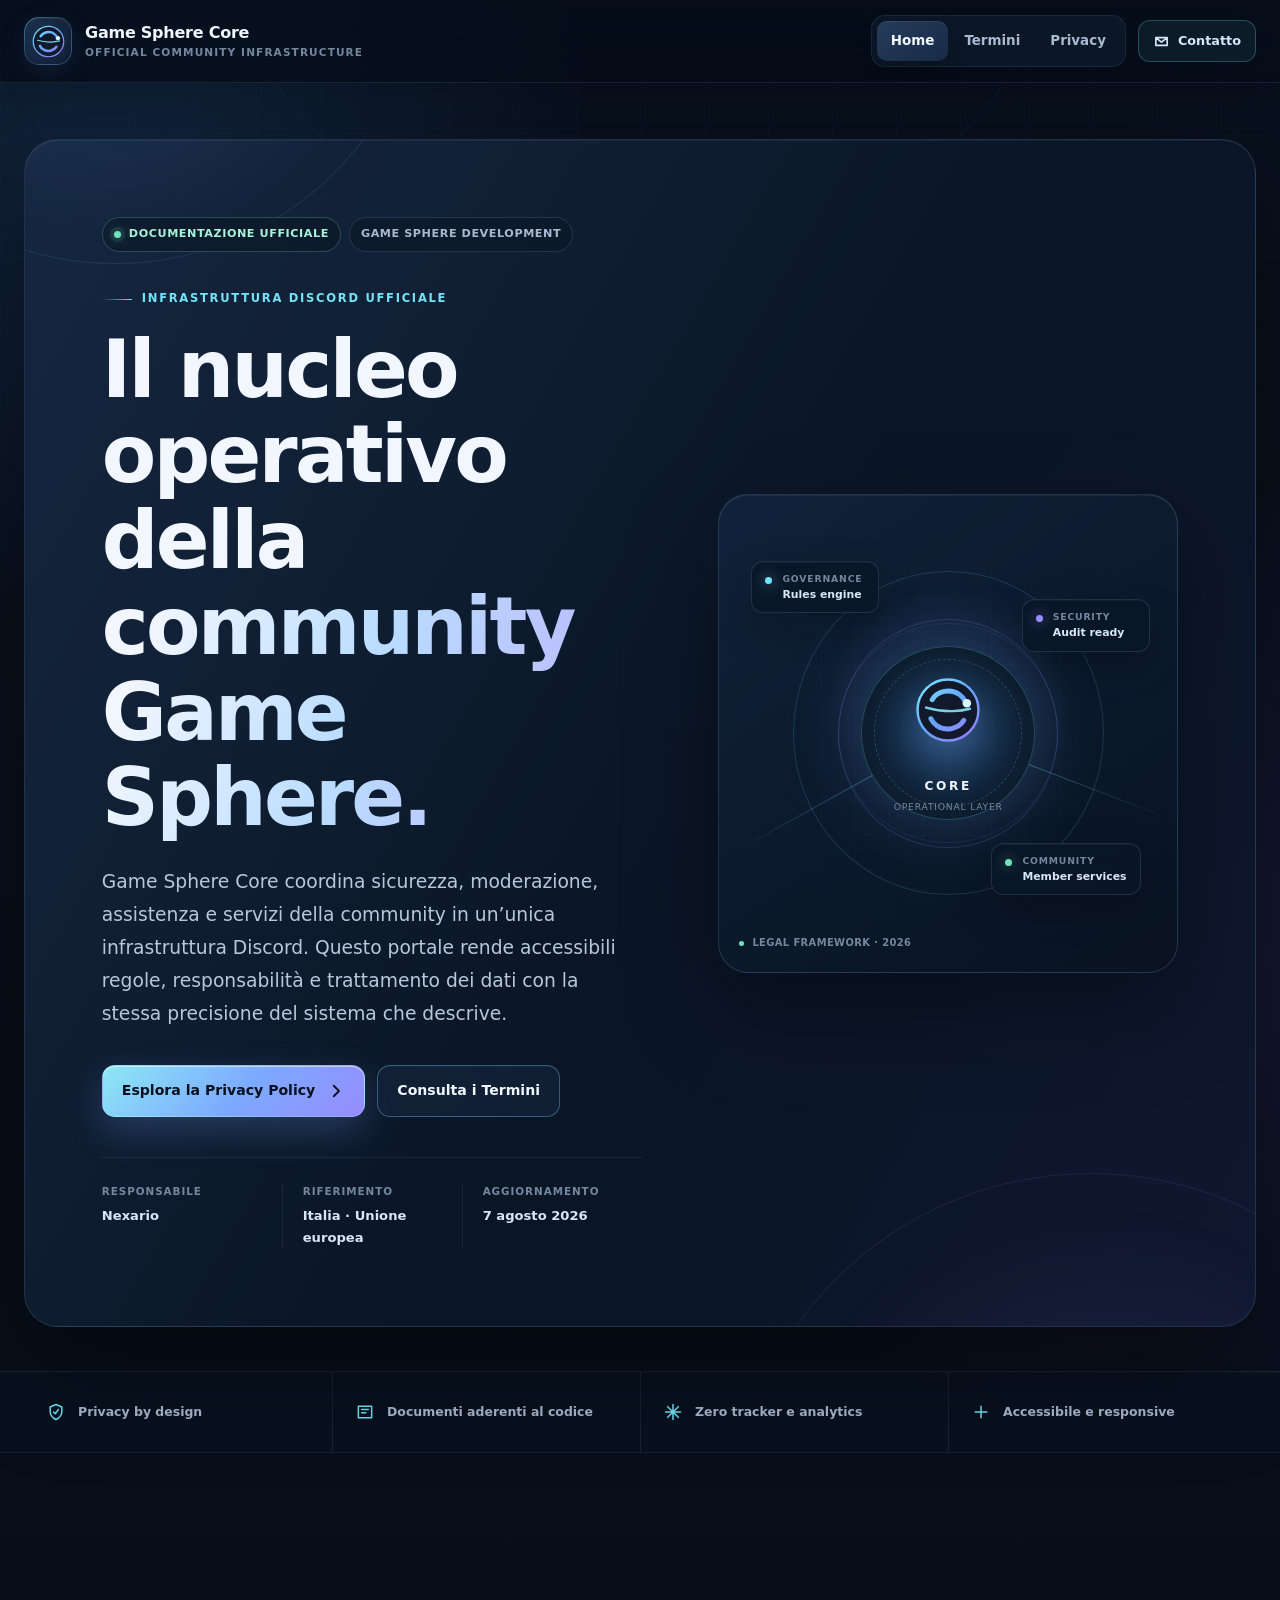
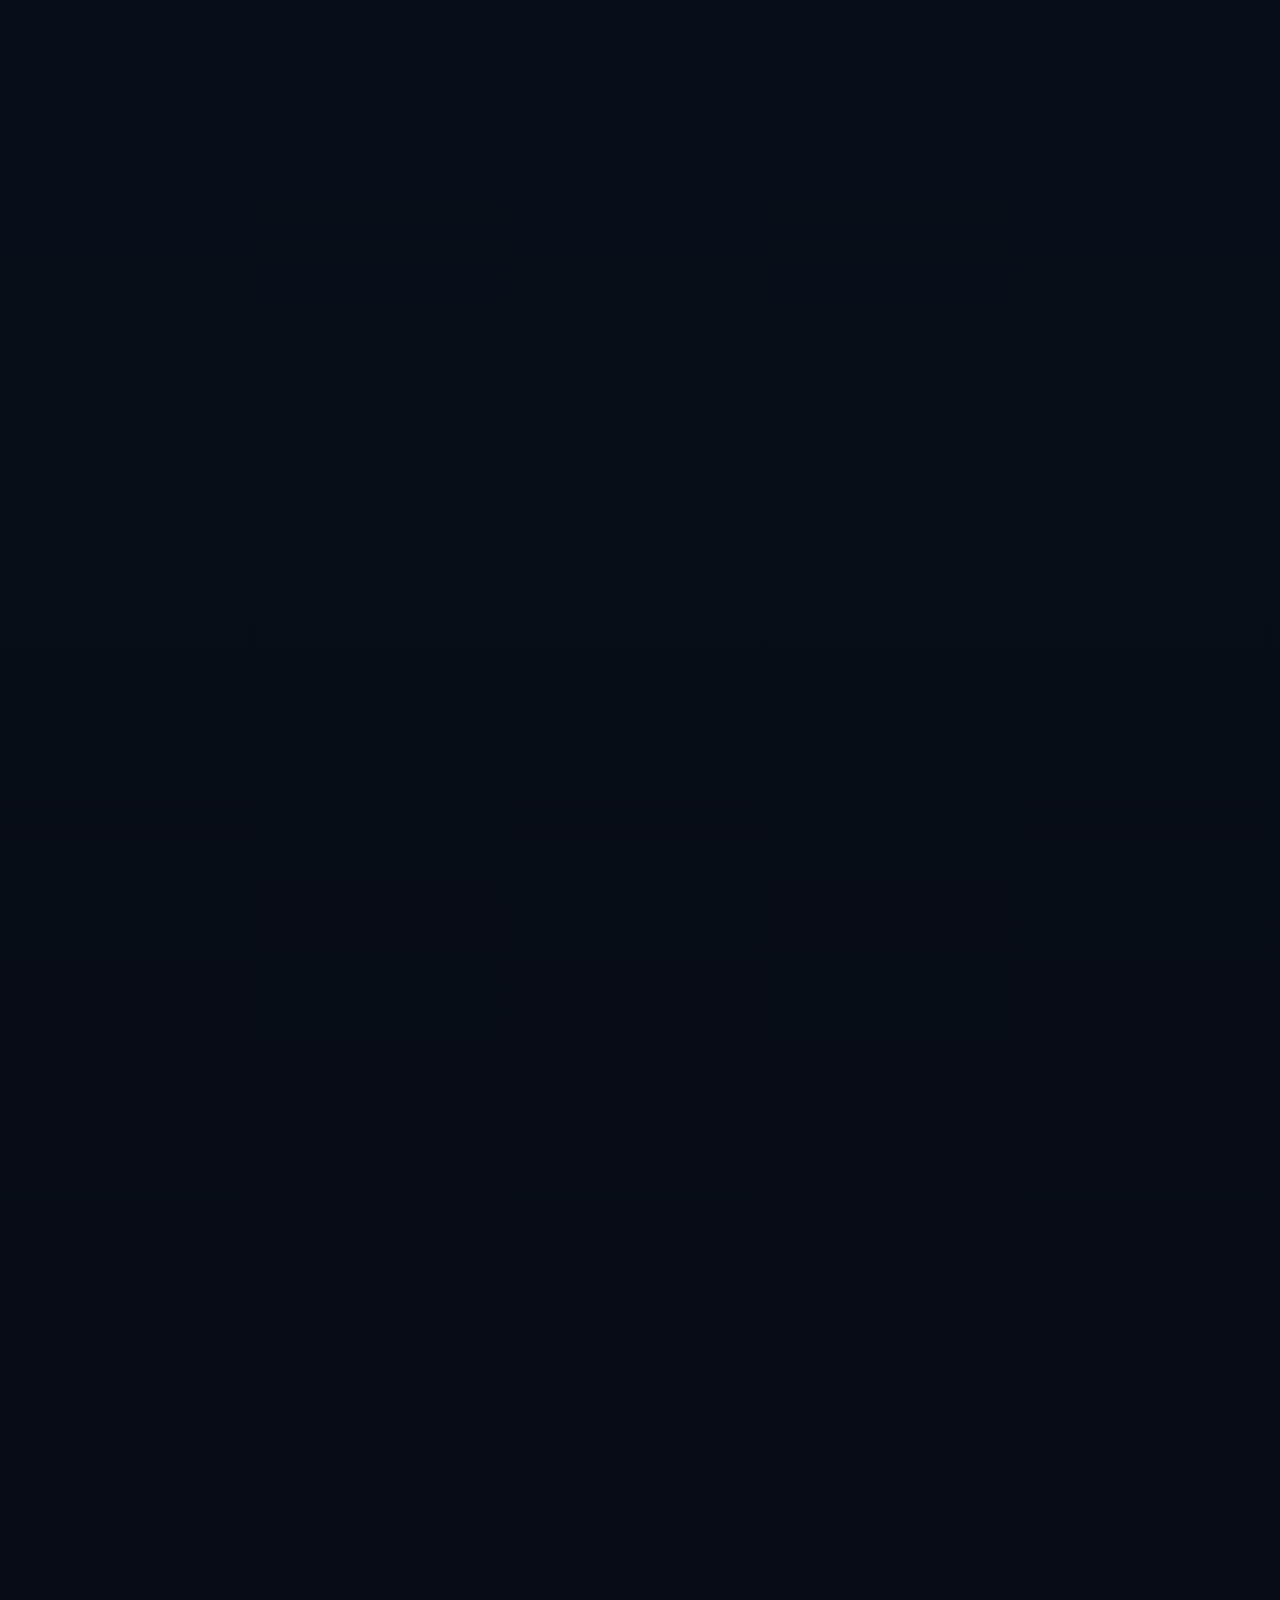
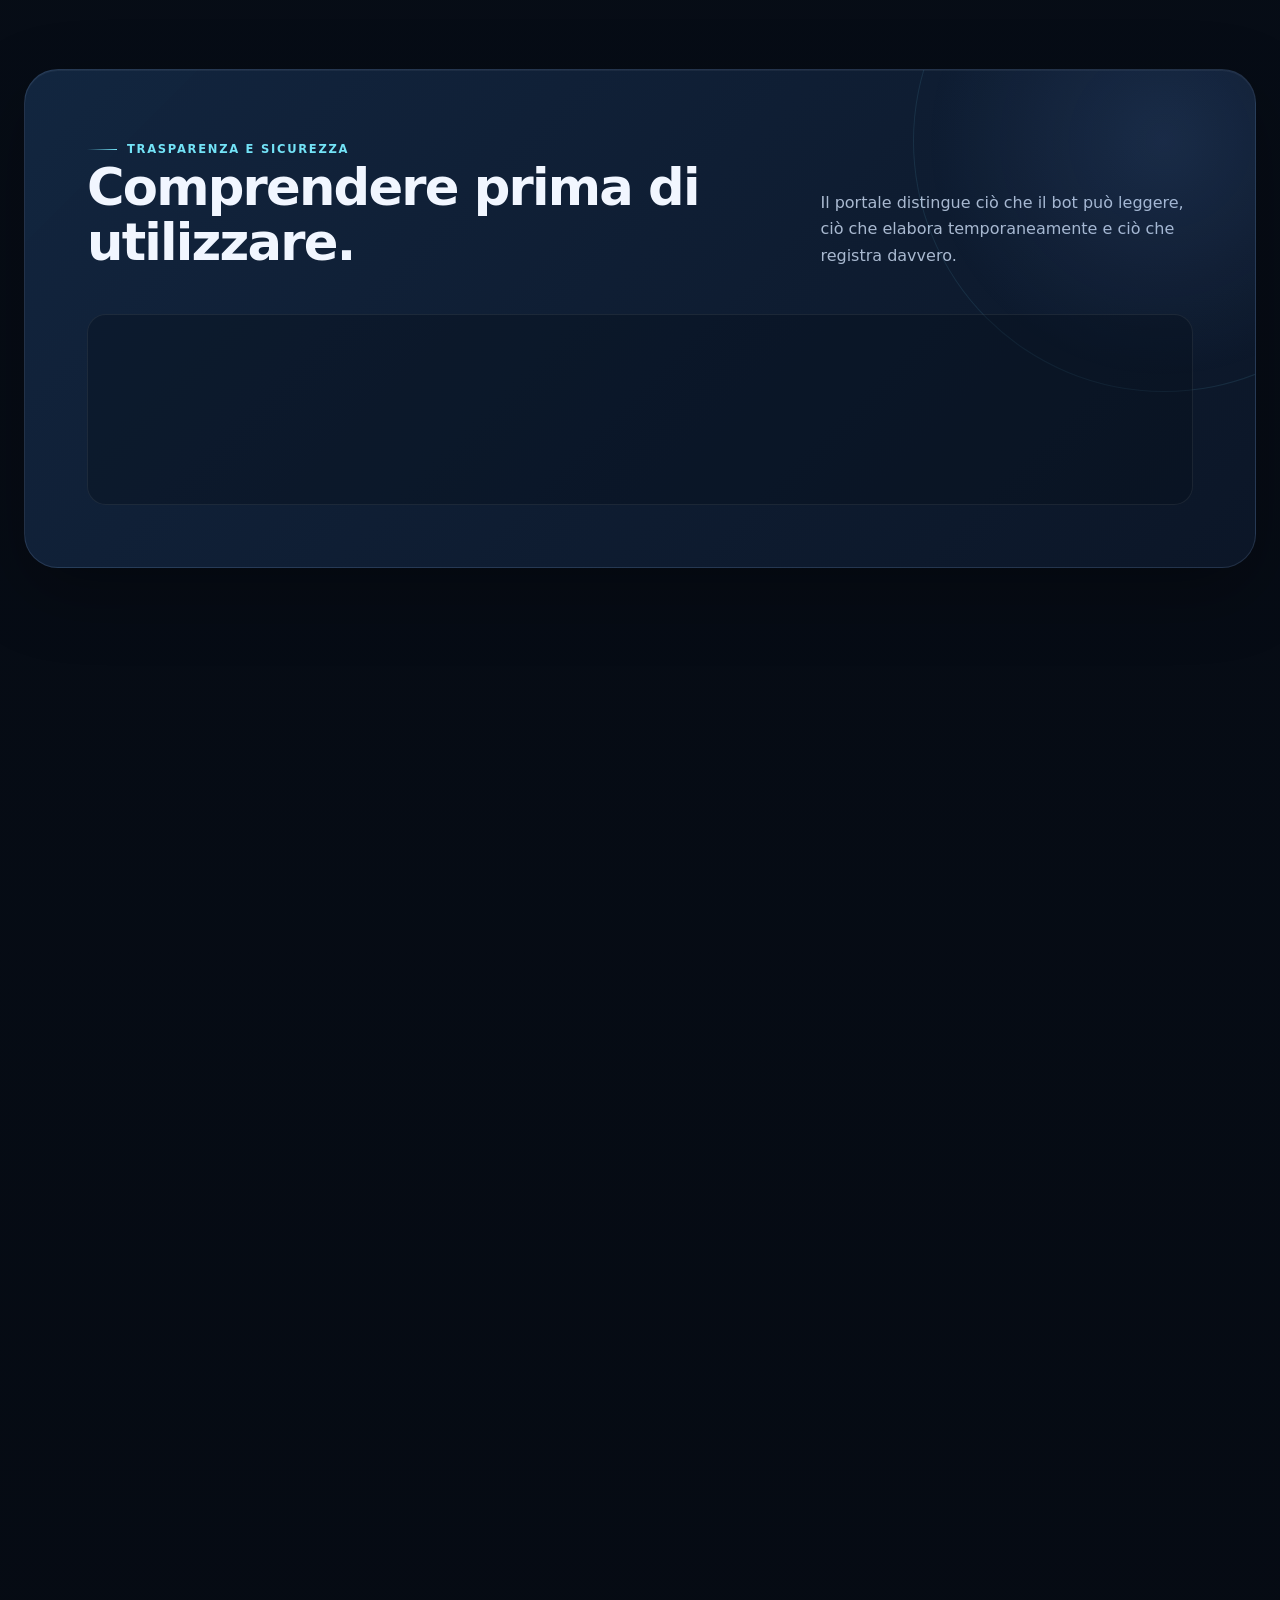
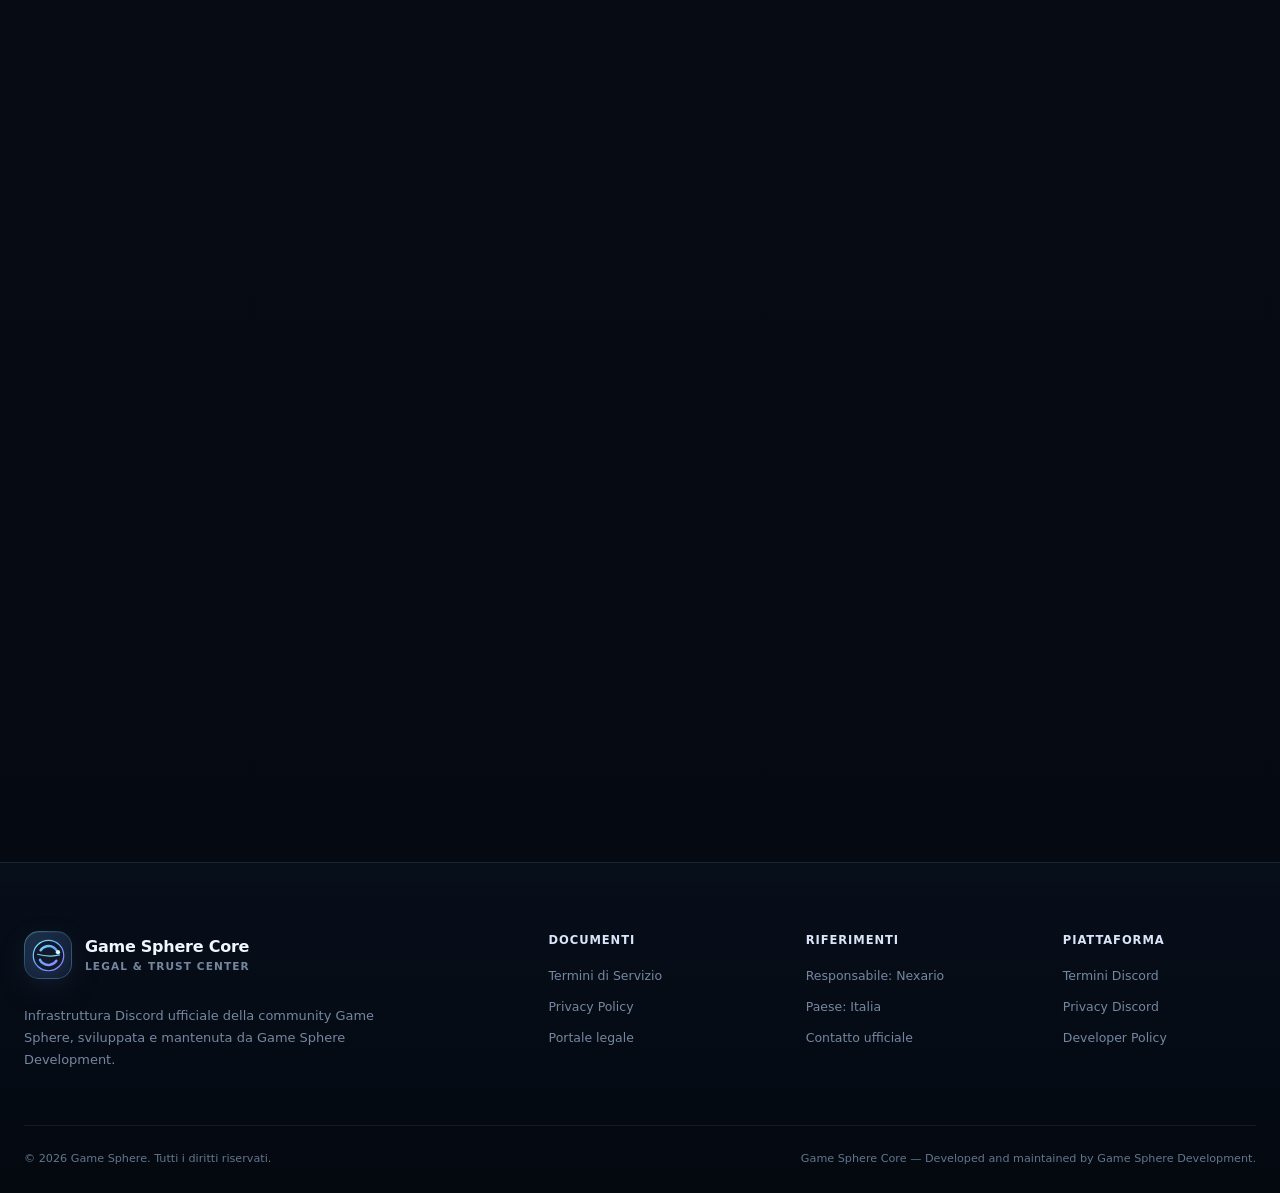
==== index.html @ bf7b689d "Add files via upload" ====
<!doctype html>
<html lang="it">
<head>
  <meta charset="utf-8">
  <meta name="viewport" content="width=device-width, initial-scale=1">
  <meta name="color-scheme" content="dark">
  <meta name="theme-color" content="#08111f">
  <meta name="description" content="Portale legale ufficiale di Game Sphere Core: Termini di Servizio e Privacy Policy.">
  <meta http-equiv="Content-Security-Policy" content="default-src 'self'; img-src 'self' data:; style-src 'self'; script-src 'self'; object-src 'none'; base-uri 'self'; form-action 'none'; upgrade-insecure-requests">
  <title>Game Sphere Core — Portale legale</title>
  <link rel="icon" href="assets/brand-mark.svg" type="image/svg+xml">
  <link rel="stylesheet" href="style.css">
  <script src="site.js" defer></script>
</head>
<body class="home-page">
  <a class="skip-link" href="#contenuto">Vai al contenuto</a>

  <header class="site-header">
    <div class="nav-shell">
      <a class="brand" href="index.html" aria-label="Game Sphere Core — Home">
        <span class="brand-emblem"><img src="assets/brand-mark.svg" width="46" height="46" alt=""></span>
        <span class="brand-copy"><strong>Game Sphere Core</strong><span>Official community infrastructure</span></span>
      </a>
      <div class="nav-cluster">
        <nav class="site-nav" aria-label="Navigazione principale">
          <a href="index.html" aria-current="page">Home</a>
          <a href="terms.html">Termini</a>
          <a href="privacy.html">Privacy</a>
        </nav>
        <a class="nav-contact" href="mailto:gamesphere.staff@gmail.com" aria-label="Contatta Game Sphere">
          <svg viewBox="0 0 24 24" aria-hidden="true"><path d="M4 6.5h16v11H4zM4.8 7.2 12 13l7.2-5.8"/></svg>
          <span>Contatto</span>
        </a>
      </div>
    </div>
  </header>

  <main id="contenuto">
    <div class="page-shell hero-shell">
      <section class="home-hero" aria-labelledby="hero-title">
        <div class="hero-copy">
          <div class="hero-badges" aria-label="Identità del servizio">
            <span class="signal-badge signal-badge-live"><i aria-hidden="true"></i> Documentazione ufficiale</span>
            <span class="signal-badge">Game Sphere Development</span>
          </div>
          <p class="eyebrow">Infrastruttura Discord ufficiale</p>
          <h1 id="hero-title">Il nucleo operativo della <span>community Game Sphere.</span></h1>
          <p class="hero-lead">Game Sphere Core coordina sicurezza, moderazione, assistenza e servizi della community in un’unica infrastruttura Discord. Questo portale rende accessibili regole, responsabilità e trattamento dei dati con la stessa precisione del sistema che descrive.</p>
          <div class="hero-actions">
            <a class="button button-primary" href="privacy.html">
              <span>Esplora la Privacy Policy</span>
              <svg viewBox="0 0 24 24" aria-hidden="true"><path d="m9 5 7 7-7 7"/></svg>
            </a>
            <a class="button button-secondary" href="terms.html">Consulta i Termini</a>
          </div>
          <dl class="hero-facts">
            <div><dt>Responsabile</dt><dd>Nexario</dd></div>
            <div><dt>Riferimento</dt><dd>Italia · Unione europea</dd></div>
            <div><dt>Aggiornamento</dt><dd><time data-legal-date datetime="2026-08-07">7 agosto 2026</time></dd></div>
          </dl>
        </div>

        <div class="core-visual" aria-hidden="true">
          <div class="visual-grid"></div>
          <span class="visual-orbit visual-orbit-a"></span>
          <span class="visual-orbit visual-orbit-b"></span>
          <span class="core-beam core-beam-a"></span>
          <span class="core-beam core-beam-b"></span>
          <div class="core-center">
            <span class="core-halo"></span>
            <img src="assets/brand-mark.svg" width="118" height="118" alt="">
            <strong>CORE</strong>
            <small>Operational layer</small>
          </div>
          <div class="core-node core-node-one"><i></i><span>Governance</span><strong>Rules engine</strong></div>
          <div class="core-node core-node-two"><i></i><span>Security</span><strong>Audit ready</strong></div>
          <div class="core-node core-node-three"><i></i><span>Community</span><strong>Member services</strong></div>
          <div class="core-status"><span></span> Legal framework · 2026</div>
        </div>
      </section>
    </div>

    <div class="trust-rail" aria-label="Principi del portale">
      <div class="page-shell trust-rail-inner">
        <div><svg viewBox="0 0 24 24" aria-hidden="true"><path d="m12 3 7 3v5c0 4.6-2.9 8-7 10-4.1-2-7-5.4-7-10V6zM9 12l2 2 4-5"/></svg><span>Privacy by design</span></div>
        <div><svg viewBox="0 0 24 24" aria-hidden="true"><path d="M4 19V5h16v14zM8 9h8M8 13h5"/></svg><span>Documenti aderenti al codice</span></div>
        <div><svg viewBox="0 0 24 24" aria-hidden="true"><path d="M12 3v18M3 12h18M5.6 5.6l12.8 12.8M18.4 5.6 5.6 18.4"/></svg><span>Zero tracker e analytics</span></div>
        <div><svg viewBox="0 0 24 24" aria-hidden="true"><path d="M5 12h14M12 5v14"/></svg><span>Accessibile e responsive</span></div>
      </div>
    </div>

    <div class="page-shell content-shell">
      <section class="home-section documents-section" aria-labelledby="documents-title">
        <div class="section-heading section-heading-centered">
          <p class="eyebrow">Legal library</p>
          <h2 id="documents-title">Due documenti. Un quadro trasparente.</h2>
          <p>Contenuti costruiti sulle funzioni realmente presenti in Game Sphere Core, organizzati per essere consultati e compresi rapidamente.</p>
        </div>

        <div class="legal-entry-grid">
          <article class="legal-entry-card legal-entry-terms">
            <div class="entry-topline">
              <span class="document-type">Documento 01</span>
              <span class="document-state"><i aria-hidden="true"></i> Versione corrente</span>
            </div>
            <div class="entry-icon" aria-hidden="true">
              <svg viewBox="0 0 32 32"><path d="M8 4h11l5 5v19H8zM19 4v6h5M12 15h8M12 20h8"/></svg>
            </div>
            <h3>Termini di Servizio</h3>
            <p>Regole di utilizzo, responsabilità, moderazione, automazioni, ticket, sistemi RP e rapporto con le piattaforme esterne.</p>
            <dl class="entry-metadata">
              <div><dt>Sezioni</dt><dd>20</dd></div>
              <div><dt>Lingua</dt><dd>Italiano</dd></div>
              <div><dt>Formato</dt><dd>HTML</dd></div>
            </dl>
            <a class="entry-link" href="terms.html"><span>Apri i Termini</span><svg viewBox="0 0 24 24" aria-hidden="true"><path d="m9 5 7 7-7 7"/></svg></a>
          </article>

          <article class="legal-entry-card legal-entry-privacy">
            <div class="entry-topline">
              <span class="document-type">Documento 02</span>
              <span class="document-state"><i aria-hidden="true"></i> GDPR oriented</span>
            </div>
            <div class="entry-icon" aria-hidden="true">
              <svg viewBox="0 0 32 32"><path d="m16 3 10 4v7c0 6.4-4.1 11.2-10 14-5.9-2.8-10-7.6-10-14V7zM12 16l3 3 6-8"/></svg>
            </div>
            <h3>Privacy Policy</h3>
            <p>Dati Discord e Minecraft, messaggi, ticket, sanzioni, log, archiviazione, servizi esterni, retention e diritti degli utenti.</p>
            <dl class="entry-metadata">
              <div><dt>Sezioni</dt><dd>17</dd></div>
              <div><dt>Quadro</dt><dd>GDPR</dd></div>
              <div><dt>Audit</dt><dd>Codice</dd></div>
            </dl>
            <a class="entry-link" href="privacy.html"><span>Apri la Privacy Policy</span><svg viewBox="0 0 24 24" aria-hidden="true"><path d="m9 5 7 7-7 7"/></svg></a>
          </article>
        </div>
      </section>

      <section class="home-section operations-section" aria-labelledby="operations-title">
        <div class="section-heading section-heading-split">
          <div>
            <p class="eyebrow">Core capabilities</p>
            <h2 id="operations-title">Cosa fa Game Sphere Core</h2>
          </div>
          <p>Un livello operativo centralizzato per i processi che tengono ordinata, sicura e accessibile la community.</p>
        </div>

        <div class="capability-grid">
          <article class="capability-card capability-card-wide">
            <span class="capability-icon"><svg viewBox="0 0 24 24" aria-hidden="true"><path d="M12 3 4 7v5c0 4.7 3.1 8 8 10 4.9-2 8-5.3 8-10V7zM8 12h8M12 8v8"/></svg></span>
            <div><span class="capability-label">Governance</span><h3>Moderazione e sicurezza</h3><p>Warning, strike, sospensioni, sanzioni Minecraft, blacklist, casellario RP e log di audit a supporto delle decisioni dello Staff.</p></div>
            <span class="capability-code">GOV-01</span>
          </article>
          <article class="capability-card">
            <span class="capability-icon"><svg viewBox="0 0 24 24" aria-hidden="true"><path d="M4 5h16v11H8l-4 4zM8 9h8M8 12h5"/></svg></span>
            <span class="capability-label">Support</span><h3>Ticket e assistenza</h3><p>Apertura, presa in carico, inattività controllata e transcript delle conversazioni.</p>
          </article>
          <article class="capability-card">
            <span class="capability-icon"><svg viewBox="0 0 24 24" aria-hidden="true"><path d="M12 3v18M3 8l9-5 9 5-9 5zM3 16l9 5 9-5"/></svg></span>
            <span class="capability-label">Identity</span><h3>Discord e Minecraft</h3><p>Verifica dell’account Minecraft, gestione dei ruoli e continuità dell’identità nella community.</p>
          </article>
          <article class="capability-card capability-card-wide">
            <span class="capability-icon"><svg viewBox="0 0 24 24" aria-hidden="true"><path d="M4 19h16M6 16V8h12v8M9 8V5h6v3M9 12h6"/></svg></span>
            <div><span class="capability-label">Community operations</span><h3>Servizi, pratiche e sistemi RP</h3><p>Ore Staff, pratiche cittadine, recensioni, denunce, multe virtuali, Acrea Bank, annunci e automazioni operative.</p></div>
            <span class="capability-code">OPS-04</span>
          </article>
        </div>
      </section>

      <section class="home-section security-section" aria-labelledby="security-title">
        <div class="security-panel">
          <div class="section-heading section-heading-split">
            <div>
              <p class="eyebrow">Trasparenza e sicurezza</p>
              <h2 id="security-title">Comprendere prima di utilizzare.</h2>
            </div>
            <p>Il portale distingue ciò che il bot può leggere, ciò che elabora temporaneamente e ciò che registra davvero.</p>
          </div>
          <div class="security-grid">
            <article><span>01</span><h3>Aderenza tecnica</h3><p>Le dichiarazioni riflettono il codice e gli archivi effettivamente analizzati.</p></article>
            <article><span>02</span><h3>Retention prudente</h3><p>I dati restano solo finché necessari alle finalità operative, di sicurezza e audit.</p></article>
            <article><span>03</span><h3>Nessun tracciamento</h3><p>Il portale non integra cookie applicativi, analytics, fingerprinting o pubblicità.</p></article>
            <article><span>04</span><h3>Contatto diretto</h3><p>Richieste e comunicazioni possono essere inviate a gamesphere.staff@gmail.com.</p></article>
          </div>
        </div>
      </section>

      <section class="home-section faq-section" aria-labelledby="faq-title">
        <div class="section-heading section-heading-split">
          <div>
            <p class="eyebrow">Supporto informativo</p>
            <h2 id="faq-title">Domande frequenti</h2>
          </div>
          <p>Risposte rapide sul funzionamento, sulla gestione e sui documenti ufficiali di Game Sphere Core.</p>
        </div>

        <div class="faq-list" data-accordion>
          <article class="faq-item">
            <h3><button type="button" id="faq-question-1" aria-expanded="false" aria-controls="faq-answer-1"><span>Cos’è Game Sphere Core?</span><svg viewBox="0 0 24 24" aria-hidden="true"><path d="m6 9 6 6 6-6"/></svg></button></h3>
            <div class="faq-answer" id="faq-answer-1" role="region" aria-labelledby="faq-question-1" aria-hidden="true" inert><div class="faq-answer-inner"><p>Game Sphere Core è l’applicazione Discord ufficiale della community Game Sphere. Coordina funzioni di assistenza, moderazione, sicurezza, gestione dello Staff, verifica Minecraft, servizi RP e automazioni della community.</p></div></div>
          </article>
          <article class="faq-item">
            <h3><button type="button" id="faq-question-2" aria-expanded="false" aria-controls="faq-answer-2"><span>Chi gestisce Game Sphere Core?</span><svg viewBox="0 0 24 24" aria-hidden="true"><path d="m6 9 6 6 6-6"/></svg></button></h3>
            <div class="faq-answer" id="faq-answer-2" role="region" aria-labelledby="faq-question-2" aria-hidden="true" inert><div class="faq-answer-inner"><p>Il progetto appartiene alla community Game Sphere ed è sviluppato e mantenuto da Game Sphere Development. Il responsabile del progetto indicato è Nexario e il Paese di riferimento è l’Italia.</p></div></div>
          </article>
          <article class="faq-item">
            <h3><button type="button" id="faq-question-3" aria-expanded="false" aria-controls="faq-answer-3"><span>Game Sphere Core è disponibile 24/7?</span><svg viewBox="0 0 24 24" aria-hidden="true"><path d="m6 9 6 6 6-6"/></svg></button></h3>
            <div class="faq-answer" id="faq-answer-3" role="region" aria-labelledby="faq-question-3" aria-hidden="true" inert><div class="faq-answer-inner"><p>No. Non è garantita una disponibilità continuativa o 24 ore su 24. Manutenzione, aggiornamenti, problemi di connettività o indisponibilità di Discord e degli altri provider possono interrompere temporaneamente il servizio.</p></div></div>
          </article>
          <article class="faq-item">
            <h3><button type="button" id="faq-question-4" aria-expanded="false" aria-controls="faq-answer-4"><span>Quali dati utilizza il bot?</span><svg viewBox="0 0 24 24" aria-hidden="true"><path d="m6 9 6 6 6-6"/></svg></button></h3>
            <div class="faq-answer" id="faq-answer-4" role="region" aria-labelledby="faq-question-4" aria-hidden="true" inert><div class="faq-answer-inner"><p>In base alla funzione utilizzata, il bot tratta identificativi e nomi Discord, ruoli, server e canali, comandi, ticket, dati di moderazione, collegamenti Minecraft e informazioni RP. La <a href="privacy.html">Privacy Policy</a> distingue in modo dettagliato dati accessibili, elaborazioni temporanee e dati effettivamente registrati.</p></div></div>
          </article>
          <article class="faq-item">
            <h3><button type="button" id="faq-question-5" aria-expanded="false" aria-controls="faq-answer-5"><span>Dove vengono conservati i dati?</span><svg viewBox="0 0 24 24" aria-hidden="true"><path d="m6 9 6 6 6-6"/></svg></button></h3>
            <div class="faq-answer" id="faq-answer-5" role="region" aria-labelledby="faq-question-5" aria-hidden="true" inert><div class="faq-answer-inner"><p>I dati persistenti sono conservati principalmente in file JSON nell’ambiente di esecuzione e in messaggi o log su Discord. La breve cronologia della funzione IA resta invece in memoria. I dati sono mantenuti finché necessari alle finalità dichiarate e poi rimossi o anonimizzati secondo la policy applicabile.</p></div></div>
          </article>
          <article class="faq-item">
            <h3><button type="button" id="faq-question-6" aria-expanded="false" aria-controls="faq-answer-6"><span>Come vengono gestiti i ticket?</span><svg viewBox="0 0 24 24" aria-hidden="true"><path d="m6 9 6 6 6-6"/></svg></button></h3>
            <div class="faq-answer" id="faq-answer-6" role="region" aria-labelledby="faq-question-6" aria-hidden="true" inert><div class="faq-answer-inner"><p>Durante l’apertura vengono registrati i metadati necessari alla gestione. Alla chiusura il bot genera un transcript testuale, inviato quando possibile all’autore del ticket e al canale di log configurato. I ticket inattivi possono essere chiusi automaticamente dopo il preavviso previsto.</p></div></div>
          </article>
          <article class="faq-item">
            <h3><button type="button" id="faq-question-7" aria-expanded="false" aria-controls="faq-answer-7"><span>Come vengono gestite le sanzioni?</span><svg viewBox="0 0 24 24" aria-hidden="true"><path d="m6 9 6 6 6-6"/></svg></button></h3>
            <div class="faq-answer" id="faq-answer-7" role="region" aria-labelledby="faq-question-7" aria-hidden="true" inert><div class="faq-answer-inner"><p>Lo Staff autorizzato può registrare warning, strike, sospensioni, rimozioni e altre misure con motivazione, autore, data ed eventuali prove. Alcune soglie producono conseguenze automatiche, ma le decisioni restano soggette a controllo umano e alle funzioni di revisione o revoca disponibili.</p></div></div>
          </article>
          <article class="faq-item">
            <h3><button type="button" id="faq-question-8" aria-expanded="false" aria-controls="faq-answer-8"><span>Dove posso consultare i Termini di Servizio?</span><svg viewBox="0 0 24 24" aria-hidden="true"><path d="m6 9 6 6 6-6"/></svg></button></h3>
            <div class="faq-answer" id="faq-answer-8" role="region" aria-labelledby="faq-question-8" aria-hidden="true" inert><div class="faq-answer-inner"><p>I Termini completi sono disponibili nella pagina <a href="terms.html">Termini di Servizio</a>, sempre raggiungibile dalla navigazione principale e dal footer.</p></div></div>
          </article>
          <article class="faq-item">
            <h3><button type="button" id="faq-question-9" aria-expanded="false" aria-controls="faq-answer-9"><span>Dove posso consultare la Privacy Policy?</span><svg viewBox="0 0 24 24" aria-hidden="true"><path d="m6 9 6 6 6-6"/></svg></button></h3>
            <div class="faq-answer" id="faq-answer-9" role="region" aria-labelledby="faq-question-9" aria-hidden="true" inert><div class="faq-answer-inner"><p>L’informativa completa è disponibile nella pagina <a href="privacy.html">Privacy Policy</a>, che descrive categorie di dati, finalità, archiviazione, servizi esterni, retention e diritti degli utenti.</p></div></div>
          </article>
          <article class="faq-item">
            <h3><button type="button" id="faq-question-10" aria-expanded="false" aria-controls="faq-answer-10"><span>Come posso contattare Game Sphere?</span><svg viewBox="0 0 24 24" aria-hidden="true"><path d="m6 9 6 6 6-6"/></svg></button></h3>
            <div class="faq-answer" id="faq-answer-10" role="region" aria-labelledby="faq-question-10" aria-hidden="true" inert><div class="faq-answer-inner"><p>Per assistenza, comunicazioni legali o richieste privacy puoi scrivere al contatto ufficiale <a href="mailto:gamesphere.staff@gmail.com">gamesphere.staff@gmail.com</a>, indicando chiaramente l’oggetto della richiesta.</p></div></div>
          </article>
        </div>
      </section>

      <section class="home-section staff-access-section" aria-labelledby="staff-access-title">
        <div class="staff-access-card">
          <div class="staff-access-icon" aria-hidden="true"><svg viewBox="0 0 24 24"><path d="M7 10V8a5 5 0 0 1 10 0v2M5 10h14v11H5zM12 14v3"/></svg></div>
          <div class="staff-access-copy">
            <span class="restricted-label"><i aria-hidden="true"></i> Restricted Access</span>
            <h2 id="staff-access-title">Staff &amp; Developer Area</h2>
            <p>Spazio predisposto per i futuri strumenti riservati allo Staff e agli sviluppatori. L’accesso reale richiederà Discord OAuth2 e la verifica server-side dei ruoli autorizzati.</p>
          </div>
          <div class="staff-access-meta" aria-label="Requisiti futuri">
            <span>Discord OAuth2</span><span>Backend required</span>
          </div>
          <button class="button button-secondary staff-access-button" type="button" data-access-open aria-haspopup="dialog" aria-controls="staff-access-dialog">Accedi<svg viewBox="0 0 24 24" aria-hidden="true"><path d="m9 5 7 7-7 7"/></svg></button>
        </div>
      </section>

      <section class="contact-band" aria-labelledby="contact-title">
        <div>
          <span class="signal-badge">Referente · Nexario</span>
          <h2 id="contact-title">Hai una domanda sui documenti?</h2>
          <p>Contatta il team Game Sphere per chiarimenti, richieste privacy o revisioni.</p>
        </div>
        <a class="button button-light" href="mailto:gamesphere.staff@gmail.com">gamesphere.staff@gmail.com <svg viewBox="0 0 24 24" aria-hidden="true"><path d="m9 5 7 7-7 7"/></svg></a>
      </section>
    </div>
  </main>

  <footer class="site-footer">
    <div class="footer-shell footer-grid">
      <div class="footer-brand">
        <a class="brand" href="index.html" aria-label="Game Sphere Core — Home">
          <span class="brand-emblem"><img src="assets/brand-mark.svg" width="44" height="44" alt=""></span>
          <span class="brand-copy"><strong>Game Sphere Core</strong><span>Legal &amp; trust center</span></span>
        </a>
        <p>Infrastruttura Discord ufficiale della community Game Sphere, sviluppata e mantenuta da Game Sphere Development.</p>
      </div>
      <div class="footer-column">
        <strong>Documenti</strong>
        <a href="terms.html">Termini di Servizio</a>
        <a href="privacy.html">Privacy Policy</a>
        <a href="index.html">Portale legale</a>
      </div>
      <div class="footer-column">
        <strong>Riferimenti</strong>
        <span>Responsabile: Nexario</span>
        <span>Paese: Italia</span>
        <a href="mailto:gamesphere.staff@gmail.com">Contatto ufficiale</a>
      </div>
      <div class="footer-column">
        <strong>Piattaforma</strong>
        <a href="https://discord.com/terms" rel="noopener noreferrer">Termini Discord</a>
        <a href="https://discord.com/privacy" rel="noopener noreferrer">Privacy Discord</a>
        <a href="https://support-dev.discord.com/hc/en-us/articles/8563934450327-Discord-Developer-Policy" rel="noopener noreferrer">Developer Policy</a>
      </div>
    </div>
    <div class="footer-bottom page-shell">
      <p>© 2026 Game Sphere. Tutti i diritti riservati.</p>
      <p>Game Sphere Core — Developed and maintained by Game Sphere Development.</p>
    </div>
  </footer>

  <dialog class="access-dialog" id="staff-access-dialog" aria-labelledby="access-dialog-title" aria-describedby="access-dialog-description">
    <div class="access-dialog-card">
      <button class="dialog-close" type="button" data-access-close aria-label="Chiudi finestra"><svg viewBox="0 0 24 24" aria-hidden="true"><path d="m6 6 12 12M18 6 6 18"/></svg></button>
      <div class="dialog-lock" aria-hidden="true"><svg viewBox="0 0 24 24"><path d="M7 10V8a5 5 0 0 1 10 0v2M5 10h14v11H5zM12 14v3"/></svg></div>
      <span class="restricted-label"><i aria-hidden="true"></i> Accesso non ancora attivo</span>
      <h2 id="access-dialog-title">Accesso riservato allo Staff e agli sviluppatori</h2>
      <p id="access-dialog-description">Questa versione prepara soltanto l’interfaccia. Non sono presenti form di login, password nel frontend o autenticazioni simulate.</p>
      <div class="oauth-preview" aria-label="Flusso di autenticazione previsto">
        <div><span>01</span><strong>Login with Discord</strong><small>Autenticazione OAuth2</small></div>
        <svg viewBox="0 0 24 24" aria-hidden="true"><path d="m9 5 7 7-7 7"/></svg>
        <div><span>02</span><strong>Verifica server-side</strong><small>Account e ruolo autorizzato</small></div>
      </div>
      <div class="dialog-security-note"><strong>Perché serve un backend?</strong><p>GitHub Pages ospita solo file statici. Lo scambio OAuth2, i segreti dell’applicazione e la verifica dei ruoli devono avvenire su un servizio backend protetto.</p></div>
      <button class="button button-primary dialog-confirm" type="button" data-access-close>Ho capito</button>
    </div>
  </dialog>
</body>
</html>
---- style.css ----
:root {
  color-scheme: dark;
  --canvas: #070d17;
  --canvas-deep: #050a12;
  --canvas-soft: #0a1321;
  --navy: #0e1a2c;
  --navy-raised: #122239;
  --panel: rgba(16, 30, 50, 0.84);
  --panel-strong: rgba(20, 37, 61, 0.96);
  --panel-soft: rgba(25, 44, 70, 0.58);
  --panel-frosted: rgba(14, 27, 46, 0.72);
  --line: rgba(170, 205, 255, 0.14);
  --line-bright: rgba(126, 211, 255, 0.34);
  --line-subtle: rgba(255, 255, 255, 0.07);
  --ink: #f1f6ff;
  --ink-soft: #d9e5f8;
  --muted: #a9b9d0;
  --subtle: #74879f;
  --cyan: #73e3f7;
  --blue: #71a7ff;
  --violet: #9d8bff;
  --mint: #72e4ba;
  --amber: #f4c675;
  --rose: #f599ad;
  --cyan-rgb: 115, 227, 247;
  --blue-rgb: 113, 167, 255;
  --violet-rgb: 157, 139, 255;
  --shadow-lg: 0 40px 110px rgba(0, 0, 0, 0.42);
  --shadow-md: 0 24px 70px rgba(0, 0, 0, 0.28);
  --shadow-sm: 0 14px 38px rgba(0, 0, 0, 0.22);
  --radius-xl: 34px;
  --radius-lg: 26px;
  --radius-md: 19px;
  --radius-sm: 13px;
  --max: 1240px;
  --reading-progress: 0%;
}

* {
  box-sizing: border-box;
}

html {
  scroll-behavior: smooth;
  scroll-padding-top: 112px;
}

body {
  min-width: 320px;
  margin: 0;
  overflow-x: hidden;
  background:
    radial-gradient(circle at 10% 3%, rgba(54, 126, 210, 0.18), transparent 29rem),
    radial-gradient(circle at 91% 16%, rgba(111, 78, 205, 0.14), transparent 31rem),
    linear-gradient(180deg, #09111e 0%, var(--canvas) 38%, var(--canvas-deep) 100%);
  color: var(--ink-soft);
  font-family: Inter, "Segoe UI Variable Text", "Segoe UI", ui-sans-serif, system-ui, -apple-system, BlinkMacSystemFont, sans-serif;
  font-size: 16px;
  line-height: 1.68;
  text-rendering: optimizeLegibility;
  -webkit-font-smoothing: antialiased;
}

body::before,
body::after {
  position: fixed;
  inset: 0;
  z-index: -2;
  content: "";
  pointer-events: none;
}

body::before {
  background-image:
    linear-gradient(rgba(255, 255, 255, 0.018) 1px, transparent 1px),
    linear-gradient(90deg, rgba(255, 255, 255, 0.018) 1px, transparent 1px);
  background-size: 64px 64px;
  mask-image: linear-gradient(to bottom, black 0%, rgba(0, 0, 0, 0.55) 44%, transparent 88%);
}

body::after {
  z-index: -1;
  background:
    radial-gradient(circle at 50% -20%, transparent 0, transparent 28rem, rgba(113, 167, 255, 0.04) 28.1rem, transparent 28.2rem),
    radial-gradient(circle at 50% -20%, transparent 0, transparent 42rem, rgba(115, 227, 247, 0.025) 42.1rem, transparent 42.2rem);
}

::selection {
  background: rgba(var(--cyan-rgb), 0.25);
  color: var(--ink);
}

a {
  color: var(--cyan);
  text-decoration-thickness: 1px;
  text-underline-offset: 0.2em;
}

a:hover {
  color: #c8f8ff;
}

a:focus-visible,
button:focus-visible,
[tabindex="0"]:focus-visible {
  outline: 3px solid rgba(var(--cyan-rgb), 0.8);
  outline-offset: 4px;
  border-radius: 8px;
}

img,
svg {
  display: block;
  max-width: 100%;
}

svg path,
svg circle,
svg polyline {
  vector-effect: non-scaling-stroke;
}

h1,
h2,
h3,
h4 {
  margin-top: 0;
  color: var(--ink);
  font-family: "Segoe UI Variable Display", Inter, "Segoe UI", ui-sans-serif, system-ui, sans-serif;
  line-height: 1.08;
  letter-spacing: -0.035em;
}

h2 {
  font-size: clamp(2rem, 4vw, 3.45rem);
}

h3 {
  font-size: 1.25rem;
  letter-spacing: -0.022em;
}

.page-shell,
.nav-shell,
.footer-shell {
  width: min(calc(100% - 48px), var(--max));
  margin-inline: auto;
}

.skip-link {
  position: fixed;
  top: 12px;
  left: 12px;
  z-index: 1000;
  transform: translateY(-170%);
  padding: 11px 17px;
  border-radius: 10px;
  background: var(--ink);
  color: var(--canvas);
  font-weight: 800;
  transition: transform 0.18s ease;
}

.skip-link:focus {
  transform: translateY(0);
}

.reading-progress {
  position: fixed;
  inset: 0 0 auto;
  z-index: 150;
  height: 3px;
  background: rgba(255, 255, 255, 0.04);
  pointer-events: none;
}

.reading-progress::after {
  display: block;
  width: var(--reading-progress, 0%);
  height: 100%;
  border-radius: 0 999px 999px 0;
  background: linear-gradient(90deg, var(--cyan), var(--blue), var(--violet));
  box-shadow: 0 0 16px rgba(var(--cyan-rgb), 0.55);
  content: "";
  transition: width 0.08s linear;
}

/* Header */
.site-header {
  position: sticky;
  top: 0;
  z-index: 120;
  border-bottom: 1px solid rgba(173, 207, 255, 0.11);
  background: rgba(6, 13, 23, 0.76);
  box-shadow: 0 12px 38px rgba(0, 0, 0, 0.16);
  backdrop-filter: blur(22px) saturate(135%);
}

.nav-shell {
  display: flex;
  min-height: 82px;
  align-items: center;
  justify-content: space-between;
  gap: 28px;
}

.brand {
  display: inline-flex;
  min-width: 0;
  align-items: center;
  gap: 13px;
  color: var(--ink);
  text-decoration: none;
}

.brand:hover {
  color: var(--ink);
}

.brand-emblem {
  position: relative;
  display: grid;
  flex: 0 0 auto;
  width: 48px;
  height: 48px;
  place-items: center;
  border: 1px solid rgba(var(--cyan-rgb), 0.18);
  border-radius: 15px;
  background: linear-gradient(145deg, rgba(34, 57, 88, 0.74), rgba(11, 21, 37, 0.82));
  box-shadow: inset 0 1px 0 rgba(255, 255, 255, 0.05), 0 12px 28px rgba(0, 0, 0, 0.22);
}

.brand-emblem::after {
  position: absolute;
  inset: -1px;
  border-radius: inherit;
  background: linear-gradient(135deg, rgba(var(--cyan-rgb), 0.36), transparent 45%, rgba(var(--violet-rgb), 0.22));
  content: "";
  mask: linear-gradient(#000 0 0) content-box, linear-gradient(#000 0 0);
  mask-composite: exclude;
  padding: 1px;
  pointer-events: none;
}

.brand-emblem img {
  width: 39px;
  height: 39px;
  filter: drop-shadow(0 7px 15px rgba(var(--blue-rgb), 0.27));
}

.brand-copy {
  display: grid;
  min-width: 0;
  line-height: 1.12;
}

.brand-copy strong {
  overflow: hidden;
  font-size: 1rem;
  letter-spacing: -0.015em;
  text-overflow: ellipsis;
  white-space: nowrap;
}

.brand-copy span {
  margin-top: 5px;
  overflow: hidden;
  color: var(--subtle);
  font-size: 0.66rem;
  font-weight: 760;
  letter-spacing: 0.105em;
  text-overflow: ellipsis;
  text-transform: uppercase;
  white-space: nowrap;
}

.nav-cluster,
.site-nav {
  display: flex;
  align-items: center;
}

.nav-cluster {
  gap: 12px;
}

.site-nav {
  padding: 5px;
  gap: 2px;
  border: 1px solid var(--line-subtle);
  border-radius: 14px;
  background: rgba(19, 34, 55, 0.5);
}

.site-nav a {
  position: relative;
  padding: 9px 14px;
  border-radius: 10px;
  color: var(--muted);
  font-size: 0.84rem;
  font-weight: 720;
  text-decoration: none;
  transition: color 0.18s ease, background 0.18s ease, transform 0.18s ease;
}

.site-nav a:hover {
  color: var(--ink);
  transform: translateY(-1px);
}

.site-nav a[aria-current="page"] {
  background: linear-gradient(145deg, rgba(48, 78, 115, 0.68), rgba(27, 49, 78, 0.78));
  box-shadow: inset 0 1px 0 rgba(255, 255, 255, 0.07), 0 8px 22px rgba(0, 0, 0, 0.18);
  color: var(--ink);
}

.nav-contact {
  display: inline-flex;
  min-height: 42px;
  align-items: center;
  gap: 8px;
  padding: 9px 14px;
  border: 1px solid rgba(var(--cyan-rgb), 0.26);
  border-radius: 12px;
  background: rgba(var(--cyan-rgb), 0.07);
  color: var(--ink-soft);
  font-size: 0.8rem;
  font-weight: 750;
  text-decoration: none;
  transition: border-color 0.18s ease, background 0.18s ease, transform 0.18s ease;
}

.nav-contact:hover {
  transform: translateY(-1px);
  border-color: rgba(var(--cyan-rgb), 0.5);
  background: rgba(var(--cyan-rgb), 0.12);
  color: var(--ink);
}

.nav-contact svg {
  width: 17px;
  fill: none;
  stroke: currentColor;
  stroke-linecap: round;
  stroke-linejoin: round;
  stroke-width: 1.65;
}

/* Shared atoms */
.eyebrow {
  display: inline-flex;
  align-items: center;
  gap: 10px;
  margin: 0 0 18px;
  color: var(--cyan);
  font-size: 0.72rem;
  font-weight: 820;
  letter-spacing: 0.15em;
  text-transform: uppercase;
}

.eyebrow::before {
  width: 30px;
  height: 1px;
  background: linear-gradient(90deg, transparent, currentColor);
  content: "";
}

.hero-badges {
  display: flex;
  flex-wrap: wrap;
  gap: 8px;
  margin-bottom: 30px;
}

.signal-badge {
  display: inline-flex;
  align-items: center;
  gap: 8px;
  padding: 7px 11px;
  border: 1px solid var(--line);
  border-radius: 999px;
  background: rgba(12, 24, 41, 0.68);
  color: var(--muted);
  font-size: 0.7rem;
  font-weight: 760;
  letter-spacing: 0.05em;
  text-transform: uppercase;
}

.signal-badge-live {
  border-color: rgba(114, 228, 186, 0.25);
  color: #a7f4d7;
}

.signal-badge-live i,
.document-state i {
  width: 7px;
  height: 7px;
  border-radius: 50%;
  background: var(--mint);
  box-shadow: 0 0 0 4px rgba(114, 228, 186, 0.1), 0 0 14px rgba(114, 228, 186, 0.55);
}

.button {
  display: inline-flex;
  min-height: 52px;
  align-items: center;
  justify-content: center;
  gap: 12px;
  padding: 12px 19px;
  border: 1px solid var(--line-bright);
  border-radius: 13px;
  color: var(--ink);
  font-size: 0.88rem;
  font-weight: 780;
  text-decoration: none;
  transition: transform 0.2s ease, border-color 0.2s ease, background 0.2s ease, box-shadow 0.2s ease;
}

.button svg,
.entry-link svg {
  width: 18px;
  fill: none;
  stroke: currentColor;
  stroke-linecap: round;
  stroke-linejoin: round;
  stroke-width: 1.8;
  transition: transform 0.2s ease;
}

.button:hover {
  transform: translateY(-2px);
  color: var(--ink);
}

.button:hover svg,
.entry-link:hover svg {
  transform: translateX(3px);
}

.button-primary {
  border-color: rgba(255, 255, 255, 0.14);
  background: linear-gradient(135deg, #8de8f5 0%, #7ca9ff 54%, #978cff 100%);
  box-shadow: 0 14px 36px rgba(var(--blue-rgb), 0.24), inset 0 1px 0 rgba(255, 255, 255, 0.5);
  color: #07111f;
}

.button-primary:hover {
  box-shadow: 0 18px 44px rgba(var(--blue-rgb), 0.35), inset 0 1px 0 rgba(255, 255, 255, 0.55);
  color: #030914;
}

.button-secondary {
  background: rgba(19, 36, 59, 0.74);
  box-shadow: inset 0 1px 0 rgba(255, 255, 255, 0.04);
}

.button-secondary:hover {
  border-color: rgba(var(--cyan-rgb), 0.5);
  background: rgba(29, 52, 82, 0.78);
}

/* Homepage hero */
.hero-shell {
  padding-block: 56px 44px;
}

.home-hero {
  position: relative;
  overflow: hidden;
  display: grid;
  min-height: 650px;
  align-items: center;
  grid-template-columns: minmax(0, 1.08fr) minmax(430px, 0.92fr);
  gap: clamp(42px, 6vw, 84px);
  padding: clamp(42px, 6vw, 80px);
  border: 1px solid var(--line);
  border-radius: var(--radius-xl);
  background:
    linear-gradient(120deg, rgba(21, 40, 66, 0.96), rgba(10, 21, 37, 0.91) 56%, rgba(15, 23, 48, 0.94)),
    var(--navy);
  box-shadow: var(--shadow-lg), inset 0 1px 0 rgba(255, 255, 255, 0.055);
  isolation: isolate;
}

.home-hero::before,
.home-hero::after {
  position: absolute;
  z-index: -1;
  border-radius: 50%;
  content: "";
  pointer-events: none;
}

.home-hero::before {
  top: -42%;
  left: -18%;
  width: 620px;
  height: 620px;
  border: 1px solid rgba(var(--cyan-rgb), 0.11);
  background: radial-gradient(circle, rgba(var(--blue-rgb), 0.15), transparent 67%);
}

.home-hero::after {
  right: -16%;
  bottom: -48%;
  width: 720px;
  height: 720px;
  border: 1px solid rgba(var(--violet-rgb), 0.11);
  background: radial-gradient(circle, rgba(var(--violet-rgb), 0.12), transparent 65%);
}

.hero-copy {
  position: relative;
  z-index: 2;
}

.home-hero h1 {
  max-width: 780px;
  margin-bottom: 25px;
  font-size: clamp(3.25rem, 6.2vw, 6.15rem);
}

.home-hero h1 span {
  display: block;
  background: linear-gradient(110deg, #f1f6ff 10%, #b9dcff 48%, #bdb4ff 93%);
  -webkit-background-clip: text;
  background-clip: text;
  color: transparent;
}

.hero-lead {
  max-width: 720px;
  margin: 0;
  color: #b8c7db;
  font-size: clamp(1.02rem, 1.6vw, 1.17rem);
  line-height: 1.76;
}

.hero-actions {
  display: flex;
  flex-wrap: wrap;
  gap: 12px;
  margin-top: 34px;
}

.hero-facts {
  display: grid;
  grid-template-columns: repeat(3, minmax(0, 1fr));
  gap: 0;
  margin: 40px 0 0;
  padding-top: 25px;
  border-top: 1px solid var(--line-subtle);
}

.hero-facts div {
  min-width: 0;
  padding-right: 20px;
}

.hero-facts div + div {
  padding-left: 20px;
  border-left: 1px solid var(--line-subtle);
}

.hero-facts dt {
  margin-bottom: 5px;
  color: var(--subtle);
  font-size: 0.65rem;
  font-weight: 780;
  letter-spacing: 0.09em;
  text-transform: uppercase;
}

.hero-facts dd {
  overflow: visible;
  margin: 0;
  color: var(--ink-soft);
  font-size: 0.82rem;
  font-weight: 690;
  text-overflow: clip;
  white-space: normal;
}

/* Abstract Core visual */
.core-visual {
  position: relative;
  width: min(100%, 490px);
  aspect-ratio: 0.96;
  justify-self: center;
  overflow: hidden;
  border: 1px solid rgba(165, 205, 255, 0.16);
  border-radius: 30px;
  background:
    radial-gradient(circle at 50% 45%, rgba(var(--blue-rgb), 0.16), transparent 35%),
    linear-gradient(145deg, rgba(18, 38, 64, 0.78), rgba(8, 18, 32, 0.9));
  box-shadow: 0 38px 90px rgba(0, 0, 0, 0.35), inset 0 1px 0 rgba(255, 255, 255, 0.055);
}

.visual-grid {
  position: absolute;
  inset: 0;
  background-image:
    linear-gradient(rgba(156, 200, 255, 0.04) 1px, transparent 1px),
    linear-gradient(90deg, rgba(156, 200, 255, 0.04) 1px, transparent 1px);
  background-size: 34px 34px;
  mask-image: radial-gradient(circle, black, transparent 78%);
}

.visual-orbit,
.core-halo {
  position: absolute;
  border: 1px solid rgba(var(--cyan-rgb), 0.15);
  border-radius: 50%;
}

.visual-orbit-a {
  inset: 16%;
}

.visual-orbit-b {
  inset: 26%;
  border-color: rgba(var(--violet-rgb), 0.18);
}

.core-beam {
  position: absolute;
  top: 50%;
  left: 50%;
  width: 78%;
  height: 1px;
  transform-origin: left center;
  background: linear-gradient(90deg, rgba(var(--cyan-rgb), 0.5), transparent 68%);
}

.core-beam-a {
  transform: rotate(21deg);
}

.core-beam-b {
  transform: rotate(151deg);
}

.core-center {
  position: absolute;
  top: 50%;
  left: 50%;
  display: grid;
  width: 174px;
  height: 174px;
  place-content: center;
  place-items: center;
  transform: translate(-50%, -50%);
  border: 1px solid rgba(var(--cyan-rgb), 0.27);
  border-radius: 50%;
  background: radial-gradient(circle, rgba(35, 73, 111, 0.96), rgba(9, 20, 36, 0.98) 72%);
  box-shadow: 0 0 70px rgba(var(--blue-rgb), 0.22), inset 0 0 45px rgba(var(--cyan-rgb), 0.08);
}

.core-center::before {
  position: absolute;
  inset: 12px;
  border: 1px dashed rgba(var(--cyan-rgb), 0.22);
  border-radius: inherit;
  content: "";
}

.core-halo {
  inset: -24px;
  border-color: rgba(var(--blue-rgb), 0.11);
}

.core-center img {
  width: 78px;
  margin-bottom: 7px;
  filter: drop-shadow(0 12px 24px rgba(var(--blue-rgb), 0.36));
}

.core-center strong {
  color: var(--ink);
  font-size: 0.76rem;
  letter-spacing: 0.22em;
}

.core-center small {
  margin-top: 3px;
  color: var(--subtle);
  font-size: 0.58rem;
  letter-spacing: 0.08em;
  text-transform: uppercase;
}

.core-node {
  position: absolute;
  min-width: 128px;
  padding: 11px 13px 11px 30px;
  border: 1px solid var(--line);
  border-radius: 12px;
  background: rgba(10, 23, 40, 0.86);
  box-shadow: var(--shadow-sm), inset 0 1px 0 rgba(255, 255, 255, 0.045);
  backdrop-filter: blur(10px);
}

.core-node i {
  position: absolute;
  top: 15px;
  left: 13px;
  width: 7px;
  height: 7px;
  border-radius: 50%;
  background: var(--cyan);
  box-shadow: 0 0 14px rgba(var(--cyan-rgb), 0.72);
}

.core-node span,
.core-node strong {
  display: block;
  line-height: 1.25;
}

.core-node span {
  color: var(--subtle);
  font-size: 0.58rem;
  font-weight: 770;
  letter-spacing: 0.09em;
  text-transform: uppercase;
}

.core-node strong {
  margin-top: 3px;
  color: var(--ink-soft);
  font-size: 0.68rem;
}

.core-node-one {
  top: 14%;
  left: 7%;
}

.core-node-two {
  top: 22%;
  right: 6%;
}

.core-node-two i {
  background: var(--violet);
  box-shadow: 0 0 14px rgba(var(--violet-rgb), 0.72);
}

.core-node-three {
  right: 8%;
  bottom: 16%;
}

.core-node-three i {
  background: var(--mint);
  box-shadow: 0 0 14px rgba(114, 228, 186, 0.62);
}

.core-status {
  position: absolute;
  bottom: 20px;
  left: 20px;
  display: inline-flex;
  align-items: center;
  gap: 8px;
  color: var(--subtle);
  font-size: 0.62rem;
  font-weight: 690;
  letter-spacing: 0.04em;
  text-transform: uppercase;
}

.core-status span {
  width: 5px;
  height: 5px;
  border-radius: 50%;
  background: var(--mint);
}

.trust-rail {
  border-block: 1px solid var(--line-subtle);
  background: rgba(10, 20, 35, 0.64);
  box-shadow: inset 0 1px 0 rgba(255, 255, 255, 0.018);
}

.trust-rail-inner {
  display: grid;
  grid-template-columns: repeat(4, minmax(0, 1fr));
}

.trust-rail-inner > div {
  display: flex;
  min-height: 80px;
  align-items: center;
  gap: 12px;
  padding: 18px 22px;
  color: var(--muted);
  font-size: 0.78rem;
  font-weight: 690;
}

.trust-rail-inner > div + div {
  border-left: 1px solid var(--line-subtle);
}

.trust-rail svg {
  width: 20px;
  flex: 0 0 auto;
  fill: none;
  stroke: var(--cyan);
  stroke-linecap: round;
  stroke-linejoin: round;
  stroke-width: 1.5;
}

/* Homepage sections */
.content-shell {
  padding-block: 108px 120px;
}

.home-section + .home-section {
  margin-top: 128px;
}

.section-heading {
  margin-bottom: 36px;
}

.section-heading h2 {
  margin-bottom: 16px;
}

.section-heading > p,
.section-heading > div > p:not(.eyebrow) {
  color: var(--muted);
}

.section-heading-centered {
  max-width: 800px;
  margin-inline: auto;
  text-align: center;
}

.section-heading-centered .eyebrow {
  justify-content: center;
}

.section-heading-centered > p:last-child {
  max-width: 680px;
  margin: 0 auto;
}

.section-heading-split {
  display: grid;
  align-items: end;
  grid-template-columns: minmax(0, 1fr) minmax(280px, 0.55fr);
  gap: 56px;
}

.section-heading-split h2,
.section-heading-split p {
  margin-bottom: 0;
}

.legal-entry-grid {
  display: grid;
  grid-template-columns: repeat(2, minmax(0, 1fr));
  gap: 24px;
}

.legal-entry-card {
  position: relative;
  overflow: hidden;
  min-height: 510px;
  padding: clamp(28px, 4vw, 42px);
  border: 1px solid var(--line);
  border-radius: var(--radius-lg);
  background:
    linear-gradient(145deg, rgba(24, 45, 73, 0.92), rgba(10, 21, 37, 0.94)),
    var(--navy);
  box-shadow: var(--shadow-md), inset 0 1px 0 rgba(255, 255, 255, 0.055);
  transition: transform 0.25s ease, border-color 0.25s ease, box-shadow 0.25s ease;
}

.legal-entry-card::before,
.legal-entry-card::after {
  position: absolute;
  content: "";
  pointer-events: none;
}

.legal-entry-card::before {
  inset: 0 0 auto;
  height: 3px;
  background: linear-gradient(90deg, var(--cyan), var(--blue), transparent 78%);
}

.legal-entry-privacy::before {
  background: linear-gradient(90deg, var(--violet), var(--blue), transparent 78%);
}

.legal-entry-card::after {
  top: -100px;
  right: -90px;
  width: 310px;
  height: 310px;
  border: 1px solid rgba(var(--cyan-rgb), 0.1);
  border-radius: 50%;
  background: radial-gradient(circle, rgba(var(--blue-rgb), 0.14), transparent 65%);
}

.legal-entry-privacy::after {
  border-color: rgba(var(--violet-rgb), 0.1);
  background: radial-gradient(circle, rgba(var(--violet-rgb), 0.14), transparent 65%);
}

.legal-entry-card:hover {
  transform: translateY(-6px);
  border-color: rgba(var(--cyan-rgb), 0.3);
  box-shadow: 0 32px 90px rgba(0, 0, 0, 0.34), 0 0 0 1px rgba(var(--cyan-rgb), 0.05);
}

.entry-topline {
  position: relative;
  z-index: 1;
  display: flex;
  align-items: center;
  justify-content: space-between;
  gap: 16px;
}

.document-type,
.document-state {
  font-size: 0.66rem;
  font-weight: 780;
  letter-spacing: 0.1em;
  text-transform: uppercase;
}

.document-type {
  color: var(--cyan);
}

.document-state {
  display: inline-flex;
  align-items: center;
  gap: 8px;
  color: var(--subtle);
}

.document-state i {
  width: 6px;
  height: 6px;
}

.entry-icon {
  display: grid;
  width: 68px;
  height: 68px;
  margin: 55px 0 28px;
  place-items: center;
  border: 1px solid rgba(var(--cyan-rgb), 0.23);
  border-radius: 20px;
  background: linear-gradient(145deg, rgba(var(--cyan-rgb), 0.12), rgba(var(--blue-rgb), 0.07));
  box-shadow: inset 0 1px 0 rgba(255, 255, 255, 0.08), 0 18px 40px rgba(0, 0, 0, 0.22);
  color: var(--cyan);
}

.legal-entry-privacy .entry-icon {
  border-color: rgba(var(--violet-rgb), 0.25);
  background: linear-gradient(145deg, rgba(var(--violet-rgb), 0.14), rgba(var(--blue-rgb), 0.07));
  color: #b9aaff;
}

.entry-icon svg {
  width: 33px;
  fill: none;
  stroke: currentColor;
  stroke-linecap: round;
  stroke-linejoin: round;
  stroke-width: 1.55;
}

.legal-entry-card h3 {
  margin-bottom: 16px;
  font-size: clamp(1.8rem, 3vw, 2.5rem);
}

.legal-entry-card > p {
  max-width: 520px;
  margin: 0;
  color: var(--muted);
}

.entry-metadata {
  display: grid;
  grid-template-columns: repeat(3, minmax(0, 1fr));
  margin: 34px 0 0;
  padding-block: 18px;
  border-block: 1px solid var(--line-subtle);
}

.entry-metadata div + div {
  padding-left: 18px;
  border-left: 1px solid var(--line-subtle);
}

.entry-metadata dt {
  color: var(--subtle);
  font-size: 0.61rem;
  font-weight: 760;
  letter-spacing: 0.08em;
  text-transform: uppercase;
}

.entry-metadata dd {
  margin: 4px 0 0;
  color: var(--ink-soft);
  font-size: 0.82rem;
  font-weight: 740;
}

.entry-link {
  display: flex;
  align-items: center;
  justify-content: space-between;
  gap: 16px;
  margin-top: 26px;
  color: var(--ink);
  font-size: 0.88rem;
  font-weight: 780;
  text-decoration: none;
}

.entry-link:hover {
  color: var(--cyan);
}

.capability-grid {
  display: grid;
  grid-template-columns: repeat(2, minmax(0, 1fr));
  gap: 18px;
}

.capability-card {
  position: relative;
  min-height: 250px;
  padding: 30px;
  border: 1px solid var(--line);
  border-radius: var(--radius-md);
  background: linear-gradient(145deg, rgba(18, 35, 58, 0.78), rgba(10, 21, 37, 0.84));
  box-shadow: var(--shadow-sm), inset 0 1px 0 rgba(255, 255, 255, 0.04);
  transition: background 0.2s ease, border-color 0.2s ease, transform 0.2s ease;
}

.capability-card:hover {
  transform: translateY(-3px);
  border-color: rgba(var(--cyan-rgb), 0.24);
  background: linear-gradient(145deg, rgba(23, 45, 72, 0.84), rgba(11, 24, 42, 0.9));
}

.capability-card-wide {
  display: grid;
  min-height: 220px;
  align-items: start;
  grid-template-columns: auto 1fr auto;
  gap: 24px;
}

.capability-icon {
  display: grid;
  width: 48px;
  height: 48px;
  place-items: center;
  border: 1px solid rgba(var(--cyan-rgb), 0.2);
  border-radius: 14px;
  background: rgba(var(--cyan-rgb), 0.07);
  color: var(--cyan);
}

.capability-icon svg {
  width: 24px;
  fill: none;
  stroke: currentColor;
  stroke-linecap: round;
  stroke-linejoin: round;
  stroke-width: 1.5;
}

.capability-card:not(.capability-card-wide) .capability-icon {
  margin-bottom: 36px;
}

.capability-label {
  display: block;
  margin-bottom: 9px;
  color: var(--cyan);
  font-size: 0.64rem;
  font-weight: 800;
  letter-spacing: 0.11em;
  text-transform: uppercase;
}

.capability-card h3 {
  margin-bottom: 11px;
  font-size: 1.33rem;
}

.capability-card p {
  margin: 0;
  color: var(--muted);
  font-size: 0.91rem;
}

.capability-code {
  color: var(--subtle);
  font: 700 0.62rem/1 ui-monospace, SFMono-Regular, Consolas, monospace;
  letter-spacing: 0.08em;
}

.security-panel {
  position: relative;
  overflow: hidden;
  padding: clamp(34px, 5vw, 62px);
  border: 1px solid var(--line);
  border-radius: var(--radius-xl);
  background:
    linear-gradient(135deg, rgba(18, 38, 64, 0.94), rgba(11, 22, 39, 0.96)),
    var(--navy);
  box-shadow: var(--shadow-md), inset 0 1px 0 rgba(255, 255, 255, 0.05);
}

.security-panel::after {
  position: absolute;
  top: -180px;
  right: -160px;
  width: 500px;
  height: 500px;
  border: 1px solid rgba(var(--cyan-rgb), 0.1);
  border-radius: 50%;
  background: radial-gradient(circle, rgba(var(--blue-rgb), 0.12), transparent 67%);
  content: "";
  pointer-events: none;
}

.security-grid {
  position: relative;
  z-index: 1;
  display: grid;
  grid-template-columns: repeat(4, minmax(0, 1fr));
  margin-top: 44px;
  border: 1px solid var(--line-subtle);
  border-radius: var(--radius-md);
  background: rgba(6, 15, 27, 0.36);
}

.security-grid article {
  min-width: 0;
  padding: 27px;
}

.security-grid article + article {
  border-left: 1px solid var(--line-subtle);
}

.security-grid article > span {
  display: block;
  margin-bottom: 30px;
  color: var(--cyan);
  font: 750 0.65rem/1 ui-monospace, SFMono-Regular, Consolas, monospace;
  letter-spacing: 0.1em;
}

.security-grid h3 {
  margin-bottom: 10px;
  font-size: 1.03rem;
}

.security-grid p {
  margin: 0;
  color: var(--muted);
  font-size: 0.83rem;
}

.contact-band {
  display: grid;
  align-items: center;
  grid-template-columns: minmax(0, 1fr) auto;
  gap: 48px;
  margin-top: 128px;
  padding: clamp(32px, 5vw, 52px);
  border: 1px solid rgba(var(--cyan-rgb), 0.2);
  border-radius: var(--radius-lg);
  background:
    linear-gradient(120deg, rgba(73, 152, 193, 0.18), rgba(89, 106, 195, 0.2)),
    rgba(16, 32, 53, 0.9);
  box-shadow: var(--shadow-md), inset 0 1px 0 rgba(255, 255, 255, 0.06);
}

.contact-band h2 {
  margin: 20px 0 10px;
  font-size: clamp(1.8rem, 3vw, 2.6rem);
}

.contact-band p {
  margin: 0;
  color: var(--muted);
}

/* FAQ */
.faq-list {
  display: grid;
  max-width: 980px;
  gap: 11px;
  margin-inline: auto;
}

.faq-item {
  overflow: hidden;
  border: 1px solid var(--line);
  border-radius: var(--radius-md);
  background: linear-gradient(145deg, rgba(18, 35, 58, 0.8), rgba(10, 21, 37, 0.88));
  box-shadow: 0 12px 34px rgba(0, 0, 0, 0.17), inset 0 1px 0 rgba(255, 255, 255, 0.035);
  transition: border-color 0.22s ease, background 0.22s ease, box-shadow 0.22s ease, transform 0.22s ease;
}

.faq-item.is-open {
  border-color: rgba(var(--cyan-rgb), 0.28);
  background: linear-gradient(145deg, rgba(22, 43, 69, 0.9), rgba(11, 24, 41, 0.92));
  box-shadow: 0 18px 48px rgba(0, 0, 0, 0.22), inset 0 1px 0 rgba(255, 255, 255, 0.045);
}

.faq-item h3 {
  margin: 0;
}

.faq-item h3 button {
  display: grid;
  width: 100%;
  min-height: 74px;
  align-items: center;
  grid-template-columns: minmax(0, 1fr) auto;
  gap: 20px;
  padding: 19px 23px;
  border: 0;
  background: transparent;
  color: var(--ink-soft);
  font: inherit;
  font-size: 0.97rem;
  font-weight: 740;
  text-align: left;
  cursor: pointer;
}

.faq-item h3 button:hover {
  color: var(--ink);
}

.faq-item h3 button svg {
  width: 21px;
  height: 21px;
  padding: 4px;
  overflow: visible;
  border: 1px solid var(--line);
  border-radius: 7px;
  background: rgba(var(--cyan-rgb), 0.045);
  fill: none;
  stroke: var(--cyan);
  stroke-linecap: round;
  stroke-linejoin: round;
  stroke-width: 1.7;
  transition: transform 0.24s ease, border-color 0.2s ease, background 0.2s ease;
}

.faq-item h3 button[aria-expanded="true"] svg {
  transform: rotate(180deg);
  border-color: rgba(var(--cyan-rgb), 0.3);
  background: rgba(var(--cyan-rgb), 0.09);
}

.faq-answer {
  display: grid;
  grid-template-rows: 0fr;
  opacity: 0;
  visibility: hidden;
  transition: grid-template-rows 0.3s cubic-bezier(0.2, 0.7, 0.25, 1), opacity 0.2s ease, visibility 0s linear 0.3s;
}

.faq-answer[aria-hidden="false"] {
  grid-template-rows: 1fr;
  opacity: 1;
  visibility: visible;
  transition-delay: 0s;
}

.faq-answer-inner {
  min-height: 0;
  overflow: hidden;
}

.faq-answer p {
  max-width: 86ch;
  margin: 0;
  padding: 0 60px 24px 23px;
  color: var(--muted);
  font-size: 0.9rem;
  line-height: 1.72;
}

.faq-answer a {
  font-weight: 720;
}

/* Staff & Developer Area */
.staff-access-card {
  position: relative;
  overflow: hidden;
  display: grid;
  align-items: center;
  grid-template-columns: auto minmax(0, 1fr) auto auto;
  gap: 25px;
  padding: 28px 30px;
  border: 1px solid rgba(var(--violet-rgb), 0.21);
  border-radius: var(--radius-lg);
  background:
    linear-gradient(112deg, rgba(27, 43, 70, 0.94), rgba(13, 25, 44, 0.95) 58%, rgba(29, 25, 59, 0.86)),
    var(--navy);
  box-shadow: var(--shadow-md), inset 0 1px 0 rgba(255, 255, 255, 0.05);
  transition: border-color 0.24s ease, box-shadow 0.24s ease, transform 0.24s ease;
}

.staff-access-card::after {
  position: absolute;
  top: -120px;
  right: 8%;
  width: 300px;
  height: 300px;
  border: 1px solid rgba(var(--violet-rgb), 0.08);
  border-radius: 50%;
  background: radial-gradient(circle, rgba(var(--violet-rgb), 0.09), transparent 68%);
  content: "";
  pointer-events: none;
}

.staff-access-icon,
.dialog-lock {
  display: grid;
  width: 58px;
  height: 58px;
  place-items: center;
  border: 1px solid rgba(var(--violet-rgb), 0.25);
  border-radius: 17px;
  background: linear-gradient(145deg, rgba(var(--violet-rgb), 0.15), rgba(var(--blue-rgb), 0.065));
  box-shadow: inset 0 1px 0 rgba(255, 255, 255, 0.075), 0 14px 30px rgba(0, 0, 0, 0.19);
  color: #b9aaff;
}

.staff-access-icon svg,
.dialog-lock svg {
  width: 27px;
  fill: none;
  stroke: currentColor;
  stroke-linecap: round;
  stroke-linejoin: round;
  stroke-width: 1.55;
}

.staff-access-copy {
  position: relative;
  z-index: 1;
}

.restricted-label {
  display: inline-flex;
  align-items: center;
  gap: 8px;
  color: #b9aaff;
  font-size: 0.62rem;
  font-weight: 810;
  letter-spacing: 0.115em;
  text-transform: uppercase;
}

.restricted-label i {
  width: 6px;
  height: 6px;
  border-radius: 50%;
  background: var(--violet);
  box-shadow: 0 0 13px rgba(var(--violet-rgb), 0.7);
}

.staff-access-copy h2 {
  margin: 8px 0 7px;
  font-size: clamp(1.35rem, 2vw, 1.8rem);
}

.staff-access-copy p {
  max-width: 680px;
  margin: 0;
  color: var(--muted);
  font-size: 0.85rem;
}

.staff-access-meta {
  position: relative;
  z-index: 1;
  display: flex;
  flex-wrap: wrap;
  justify-content: flex-end;
  gap: 7px;
}

.staff-access-meta span {
  padding: 6px 9px;
  border: 1px solid var(--line-subtle);
  border-radius: 999px;
  background: rgba(6, 14, 25, 0.38);
  color: var(--subtle);
  font-size: 0.62rem;
  font-weight: 720;
  letter-spacing: 0.04em;
  white-space: nowrap;
}

.staff-access-button {
  position: relative;
  z-index: 1;
  min-width: 110px;
  cursor: pointer;
}

/* Informational access dialog — no authentication is performed client-side */
.access-dialog {
  width: min(calc(100% - 30px), 650px);
  max-width: none;
  max-height: min(90vh, 760px);
  overflow: auto;
  padding: 0;
  border: 0;
  border-radius: var(--radius-lg);
  background: transparent;
  color: var(--ink-soft);
}

.access-dialog::backdrop {
  background: rgba(2, 7, 14, 0.78);
  backdrop-filter: blur(10px) saturate(115%);
}

.access-dialog-card {
  position: relative;
  overflow: hidden;
  padding: clamp(28px, 5vw, 44px);
  border: 1px solid rgba(var(--violet-rgb), 0.25);
  border-radius: var(--radius-lg);
  background:
    radial-gradient(circle at 92% 8%, rgba(var(--violet-rgb), 0.15), transparent 20rem),
    linear-gradient(145deg, #172a45, #0a1728 72%);
  box-shadow: 0 42px 120px rgba(0, 0, 0, 0.58), inset 0 1px 0 rgba(255, 255, 255, 0.06);
}

.dialog-close {
  position: absolute;
  top: 18px;
  right: 18px;
  display: grid;
  width: 38px;
  height: 38px;
  place-items: center;
  border: 1px solid var(--line);
  border-radius: 11px;
  background: rgba(5, 13, 24, 0.46);
  color: var(--muted);
  cursor: pointer;
  transition: color 0.18s ease, border-color 0.18s ease, background 0.18s ease;
}

.dialog-close:hover {
  border-color: rgba(var(--cyan-rgb), 0.3);
  background: rgba(var(--cyan-rgb), 0.07);
  color: var(--ink);
}

.dialog-close svg {
  width: 18px;
  fill: none;
  stroke: currentColor;
  stroke-linecap: round;
  stroke-width: 1.7;
}

.dialog-lock {
  width: 64px;
  height: 64px;
  margin-bottom: 24px;
  border-radius: 19px;
}

.access-dialog .restricted-label {
  margin-bottom: 12px;
}

.access-dialog h2 {
  max-width: 530px;
  margin-bottom: 15px;
  padding-right: 30px;
  font-size: clamp(1.8rem, 4vw, 2.55rem);
}

.access-dialog > .access-dialog-card > p {
  margin: 0;
  color: var(--muted);
}

.oauth-preview {
  display: grid;
  align-items: center;
  grid-template-columns: minmax(0, 1fr) auto minmax(0, 1fr);
  gap: 15px;
  margin: 28px 0 20px;
}

.oauth-preview > div {
  min-width: 0;
  padding: 17px;
  border: 1px solid var(--line);
  border-radius: var(--radius-sm);
  background: rgba(6, 15, 27, 0.42);
}

.oauth-preview span,
.oauth-preview strong,
.oauth-preview small {
  display: block;
}

.oauth-preview span {
  margin-bottom: 11px;
  color: var(--cyan);
  font: 740 0.6rem/1 ui-monospace, SFMono-Regular, Consolas, monospace;
}

.oauth-preview strong {
  overflow: hidden;
  color: var(--ink-soft);
  font-size: 0.78rem;
  text-overflow: ellipsis;
  white-space: nowrap;
}

.oauth-preview small {
  margin-top: 4px;
  color: var(--subtle);
  font-size: 0.68rem;
}

.oauth-preview > svg {
  width: 19px;
  fill: none;
  stroke: var(--violet);
  stroke-linecap: round;
  stroke-linejoin: round;
  stroke-width: 1.7;
}

.dialog-security-note {
  padding: 18px 20px;
  border: 1px solid rgba(var(--cyan-rgb), 0.16);
  border-radius: var(--radius-sm);
  background: rgba(var(--cyan-rgb), 0.045);
}

.dialog-security-note strong {
  color: var(--ink-soft);
  font-size: 0.8rem;
}

.dialog-security-note p {
  margin: 5px 0 0;
  color: var(--muted);
  font-size: 0.78rem;
}

.dialog-confirm {
  margin-top: 24px;
  cursor: pointer;
}

/* Progressive scroll reveal */
.reveal-ready .scroll-reveal {
  opacity: 0;
  transform: translateY(18px);
  filter: blur(2px);
  transition:
    opacity 0.58s cubic-bezier(0.2, 0.72, 0.24, 1) var(--reveal-delay, 0ms),
    transform 0.58s cubic-bezier(0.2, 0.72, 0.24, 1) var(--reveal-delay, 0ms),
    filter 0.5s ease var(--reveal-delay, 0ms);
}

.reveal-ready .scroll-reveal.reveal-soft {
  transform: translateY(11px);
  filter: none;
}

.reveal-ready .scroll-reveal.is-visible {
  opacity: 1;
  transform: translateY(0);
  filter: none;
}

/* Small premium interaction refinements */
@media (hover: hover) and (pointer: fine) {
  .faq-item:hover {
    transform: translateY(-2px);
    border-color: rgba(var(--cyan-rgb), 0.21);
    box-shadow: 0 17px 43px rgba(0, 0, 0, 0.21), inset 0 1px 0 rgba(255, 255, 255, 0.045);
  }

  .staff-access-card:hover {
    transform: translateY(-3px);
    border-color: rgba(var(--violet-rgb), 0.34);
    box-shadow: 0 30px 82px rgba(0, 0, 0, 0.31), inset 0 1px 0 rgba(255, 255, 255, 0.06);
  }

  .capability-card:hover .capability-icon,
  .legal-entry-card:hover .entry-icon {
    transform: translateY(-2px) scale(1.025);
  }

  .trust-rail-inner > div:hover svg {
    transform: scale(1.08);
    filter: drop-shadow(0 0 8px rgba(var(--cyan-rgb), 0.4));
  }
}

.capability-icon,
.entry-icon,
.trust-rail svg {
  transition: transform 0.22s ease, filter 0.22s ease;
}

.button:active,
.faq-item h3 button:active,
.dialog-close:active {
  transform: translateY(0) scale(0.985);
}

.button-light {
  border-color: rgba(255, 255, 255, 0.18);
  background: rgba(236, 247, 255, 0.94);
  box-shadow: 0 16px 38px rgba(0, 0, 0, 0.2);
  color: #0a1728;
}

.button-light:hover {
  background: #fff;
  color: #050d18;
}

/* Legal documents */
.document-shell {
  padding-block: 38px 116px;
}

.breadcrumb {
  display: flex;
  flex-wrap: wrap;
  align-items: center;
  gap: 9px;
  margin: 0 0 22px;
  color: var(--subtle);
  font-size: 0.73rem;
  font-weight: 660;
}

.breadcrumb a {
  color: var(--muted);
  text-decoration: none;
}

.breadcrumb a:hover {
  color: var(--cyan);
}

.breadcrumb strong {
  color: var(--ink-soft);
  font-weight: 720;
}

.document-hero {
  position: relative;
  overflow: hidden;
  display: grid;
  min-height: 430px;
  align-items: center;
  grid-template-columns: minmax(0, 1fr) 220px;
  gap: 54px;
  padding: clamp(38px, 5vw, 68px);
  border: 1px solid var(--line);
  border-radius: var(--radius-xl);
  background:
    linear-gradient(125deg, rgba(22, 44, 73, 0.96), rgba(10, 21, 37, 0.94) 68%, rgba(21, 24, 51, 0.94)),
    var(--navy);
  box-shadow: var(--shadow-lg), inset 0 1px 0 rgba(255, 255, 255, 0.055);
  isolation: isolate;
}

.document-hero::before,
.document-hero::after {
  position: absolute;
  z-index: -1;
  border-radius: 50%;
  content: "";
}

.document-hero::before {
  top: -360px;
  right: -230px;
  width: 650px;
  height: 650px;
  border: 1px solid rgba(var(--cyan-rgb), 0.1);
  background: radial-gradient(circle, rgba(var(--blue-rgb), 0.15), transparent 67%);
}

.document-hero::after {
  right: -90px;
  bottom: -300px;
  width: 490px;
  height: 490px;
  border: 1px solid rgba(var(--violet-rgb), 0.1);
}

.document-hero-copy {
  position: relative;
  z-index: 2;
}

.document-hero h1 {
  max-width: 930px;
  margin-bottom: 20px;
  font-size: clamp(3rem, 5.5vw, 5.4rem);
}

.document-hero h1 span {
  color: #b7c9e0;
}

.document-hero-copy > p:not(.eyebrow) {
  max-width: 760px;
  margin: 0;
  color: var(--muted);
  font-size: clamp(1rem, 1.55vw, 1.16rem);
}

.document-meta {
  display: flex;
  flex-wrap: wrap;
  gap: 9px;
  margin-top: 30px;
}

.pill {
  display: inline-flex;
  align-items: center;
  gap: 7px;
  padding: 7px 11px;
  border: 1px solid var(--line);
  border-radius: 999px;
  background: rgba(6, 15, 27, 0.4);
  color: var(--muted);
  font-size: 0.72rem;
  font-weight: 720;
}

.pill-accent {
  border-color: rgba(114, 228, 186, 0.25);
  background: rgba(114, 228, 186, 0.055);
  color: #9cebcf;
}

.document-seal {
  position: relative;
  display: grid;
  width: 190px;
  height: 190px;
  place-content: center;
  place-items: center;
  border: 1px solid rgba(var(--cyan-rgb), 0.23);
  border-radius: 50%;
  background: radial-gradient(circle, rgba(38, 76, 114, 0.64), rgba(7, 17, 31, 0.87) 70%);
  box-shadow: 0 0 60px rgba(var(--blue-rgb), 0.2), inset 0 0 42px rgba(var(--cyan-rgb), 0.07);
}

.document-seal::before {
  position: absolute;
  inset: 12px;
  border: 1px dashed rgba(var(--cyan-rgb), 0.24);
  border-radius: inherit;
  content: "";
}

.seal-ring {
  position: absolute;
  inset: -18px;
  border: 1px solid rgba(var(--blue-rgb), 0.1);
  border-radius: inherit;
}

.document-seal svg {
  width: 44px;
  margin-bottom: 10px;
  fill: none;
  stroke: var(--cyan);
  stroke-linecap: round;
  stroke-linejoin: round;
  stroke-width: 1.55;
}

.document-seal strong {
  color: var(--ink);
  font-size: 0.78rem;
  letter-spacing: 0.18em;
}

.document-seal small {
  margin-top: 4px;
  color: var(--subtle);
  font-size: 0.6rem;
  letter-spacing: 0.07em;
  text-transform: uppercase;
}

.document-seal-privacy {
  border-color: rgba(var(--violet-rgb), 0.24);
  background: radial-gradient(circle, rgba(61, 61, 122, 0.56), rgba(9, 17, 33, 0.88) 70%);
  box-shadow: 0 0 60px rgba(var(--violet-rgb), 0.17), inset 0 0 42px rgba(var(--violet-rgb), 0.07);
}

.document-seal-privacy svg {
  stroke: #b9aaff;
}

.document-layout {
  display: grid;
  align-items: start;
  grid-template-columns: 286px minmax(0, 1fr);
  gap: 42px;
  padding-top: 46px;
}

.toc {
  position: sticky;
  top: 106px;
  max-height: calc(100vh - 126px);
  overflow: auto;
  scrollbar-color: rgba(var(--cyan-rgb), 0.28) transparent;
  scrollbar-width: thin;
  border: 1px solid var(--line);
  border-radius: var(--radius-md);
  background: rgba(13, 26, 44, 0.82);
  box-shadow: var(--shadow-sm), inset 0 1px 0 rgba(255, 255, 255, 0.045);
  backdrop-filter: blur(14px);
}

.toc-heading {
  display: flex;
  align-items: center;
  justify-content: space-between;
  gap: 12px;
  padding: 20px 20px 16px;
  border-bottom: 1px solid var(--line-subtle);
}

.toc-heading > div {
  display: grid;
}

.toc-heading > div span {
  margin-bottom: 4px;
  color: var(--cyan);
  font: 730 0.57rem/1 ui-monospace, SFMono-Regular, Consolas, monospace;
  letter-spacing: 0.1em;
  text-transform: uppercase;
}

.toc-heading > div strong {
  color: var(--ink-soft);
  font-size: 0.8rem;
}

.toc-toggle {
  display: none;
  align-items: center;
  gap: 8px;
  border: 0;
  background: transparent;
  color: var(--muted);
  font: inherit;
  font-size: 0.75rem;
  font-weight: 720;
  cursor: pointer;
}

.toc-toggle svg {
  width: 17px;
  fill: none;
  stroke: currentColor;
  stroke-linecap: round;
  stroke-linejoin: round;
  stroke-width: 1.7;
  transition: transform 0.18s ease;
}

.toc-toggle[aria-expanded="true"] svg {
  transform: rotate(180deg);
}

.toc ol {
  display: grid;
  gap: 2px;
  margin: 0;
  padding: 12px;
  list-style: none;
  counter-reset: toc;
}

.toc ol[hidden] {
  display: none;
}

.toc li {
  counter-increment: toc;
}

.toc a {
  position: relative;
  display: grid;
  grid-template-columns: 29px minmax(0, 1fr);
  padding: 8px 10px;
  border: 1px solid transparent;
  border-radius: 9px;
  color: #9dafc6;
  font-size: 0.76rem;
  line-height: 1.35;
  text-decoration: none;
  transition: color 0.16s ease, background 0.16s ease, border-color 0.16s ease;
}

.toc a::before {
  color: #5e728c;
  content: counter(toc, decimal-leading-zero);
  font: 700 0.62rem/1.7 ui-monospace, SFMono-Regular, Consolas, monospace;
}

.toc a:hover {
  background: rgba(var(--cyan-rgb), 0.055);
  color: var(--ink);
}

.toc a[aria-current="location"] {
  border-color: rgba(var(--cyan-rgb), 0.15);
  background: linear-gradient(90deg, rgba(var(--cyan-rgb), 0.11), rgba(var(--blue-rgb), 0.045));
  color: var(--ink);
}

.toc a[aria-current="location"]::before {
  color: var(--cyan);
}

.legal-document {
  display: grid;
  min-width: 0;
  gap: 22px;
}

.legal-document section {
  position: relative;
  min-width: 0;
  overflow: hidden;
  padding: clamp(28px, 4vw, 44px);
  scroll-margin-top: 108px;
  border: 1px solid var(--line);
  border-radius: var(--radius-lg);
  background:
    linear-gradient(145deg, rgba(19, 36, 59, 0.86), rgba(10, 21, 37, 0.88)),
    var(--navy);
  box-shadow: var(--shadow-sm), inset 0 1px 0 rgba(255, 255, 255, 0.045);
}

.legal-document section::before {
  position: absolute;
  inset: 0 auto 0 0;
  width: 3px;
  background: linear-gradient(180deg, var(--cyan), rgba(var(--blue-rgb), 0.18) 48%, transparent);
  content: "";
}

.legal-document section:nth-child(3n + 2)::before {
  background: linear-gradient(180deg, var(--blue), rgba(var(--violet-rgb), 0.18) 48%, transparent);
}

.legal-document section:nth-child(3n)::before {
  background: linear-gradient(180deg, var(--violet), rgba(var(--cyan-rgb), 0.16) 48%, transparent);
}

.legal-document section::after {
  position: absolute;
  top: -70px;
  right: -70px;
  width: 180px;
  height: 180px;
  border: 1px solid rgba(var(--cyan-rgb), 0.055);
  border-radius: 50%;
  content: "";
  pointer-events: none;
}

.section-number {
  display: inline-flex;
  min-width: 38px;
  height: 28px;
  align-items: center;
  justify-content: center;
  margin-bottom: 20px;
  border: 1px solid rgba(var(--cyan-rgb), 0.22);
  border-radius: 999px;
  background: rgba(var(--cyan-rgb), 0.065);
  color: var(--cyan);
  font: 760 0.65rem/1 ui-monospace, SFMono-Regular, Consolas, monospace;
  letter-spacing: 0.08em;
}

.legal-document h2 {
  max-width: 820px;
  margin-bottom: 22px;
  font-size: clamp(1.6rem, 2.8vw, 2.35rem);
}

.legal-document h3 {
  margin: 28px 0 12px;
  color: #e4edf9;
  font-size: 1.02rem;
  letter-spacing: -0.012em;
}

.legal-document p,
.legal-document li {
  color: #b5c4d7;
}

.legal-document p {
  max-width: 88ch;
  margin: 0 0 17px;
}

.legal-document p:last-child {
  margin-bottom: 0;
}

.legal-document ul,
.legal-document ol:not(.toc ol) {
  display: grid;
  gap: 10px;
  margin: 20px 0;
  padding-left: 1.28rem;
}

.legal-document li {
  padding-left: 4px;
}

.legal-document li::marker {
  color: var(--cyan);
}

.legal-document strong {
  color: #edf4ff;
  font-weight: 750;
}

.legal-document code {
  padding: 2px 6px;
  border: 1px solid var(--line-subtle);
  border-radius: 6px;
  background: rgba(5, 13, 24, 0.48);
  color: #b8eefa;
  font-family: ui-monospace, SFMono-Regular, Consolas, monospace;
  font-size: 0.86em;
}

.callout {
  position: relative;
  margin: 26px 0;
  padding: 21px 23px 21px 54px;
  border: 1px solid rgba(var(--blue-rgb), 0.2);
  border-radius: var(--radius-sm);
  background: linear-gradient(100deg, rgba(var(--blue-rgb), 0.1), rgba(var(--blue-rgb), 0.03));
  box-shadow: inset 0 1px 0 rgba(255, 255, 255, 0.025);
}

.callout::before {
  position: absolute;
  top: 22px;
  left: 20px;
  display: grid;
  width: 22px;
  height: 22px;
  place-items: center;
  border: 1px solid rgba(var(--blue-rgb), 0.35);
  border-radius: 50%;
  color: var(--blue);
  font-size: 0.72rem;
  font-weight: 850;
  content: "i";
}

.callout-warning {
  border-color: rgba(244, 198, 117, 0.23);
  background: linear-gradient(100deg, rgba(244, 198, 117, 0.09), rgba(244, 198, 117, 0.025));
}

.callout-warning::before {
  border-color: rgba(244, 198, 117, 0.36);
  color: var(--amber);
  content: "!";
}

.callout-identity {
  border-color: rgba(114, 228, 186, 0.23);
  background: linear-gradient(100deg, rgba(114, 228, 186, 0.09), rgba(114, 228, 186, 0.025));
}

.callout-identity::before {
  border-color: rgba(114, 228, 186, 0.36);
  color: var(--mint);
  content: "✓";
}

.callout p:last-child {
  margin-bottom: 0;
}

.data-table-wrap {
  position: relative;
  overflow-x: auto;
  margin: 26px 0;
  border: 1px solid var(--line);
  border-radius: var(--radius-md);
  background: rgba(5, 14, 25, 0.35);
  box-shadow: inset 0 1px 0 rgba(255, 255, 255, 0.025);
  scrollbar-color: rgba(var(--cyan-rgb), 0.28) transparent;
  scrollbar-width: thin;
}

.data-table {
  width: 100%;
  min-width: 780px;
  border-collapse: separate;
  border-spacing: 0;
  background: rgba(10, 22, 38, 0.68);
  font-size: 0.83rem;
}

.data-table th,
.data-table td {
  padding: 17px 18px;
  border-bottom: 1px solid var(--line-subtle);
  vertical-align: top;
  text-align: left;
}

.data-table th {
  position: sticky;
  top: 0;
  z-index: 1;
  background: #172b46;
  color: #dce9f9;
  font-size: 0.66rem;
  font-weight: 800;
  letter-spacing: 0.08em;
  text-transform: uppercase;
}

.data-table td {
  color: #aebed3;
}

.data-table tbody tr:nth-child(even) td {
  background: rgba(255, 255, 255, 0.018);
}

.data-table tbody tr:hover td {
  background: rgba(var(--cyan-rgb), 0.035);
}

.data-table tr:last-child td {
  border-bottom: 0;
}

/* Footer */
.site-footer {
  border-top: 1px solid var(--line);
  background:
    linear-gradient(180deg, rgba(7, 15, 26, 0.95), rgba(4, 9, 16, 0.98)),
    var(--canvas-deep);
}

.footer-grid {
  display: grid;
  grid-template-columns: minmax(260px, 1.55fr) repeat(3, minmax(145px, 0.65fr));
  gap: clamp(34px, 5vw, 72px);
  padding-block: 68px 54px;
}

.footer-brand > p {
  max-width: 380px;
  margin: 22px 0 0;
  color: var(--subtle);
  font-size: 0.81rem;
}

.footer-column {
  display: grid;
  align-content: start;
  gap: 10px;
}

.footer-column > strong {
  margin-bottom: 6px;
  color: var(--ink-soft);
  font-size: 0.72rem;
  font-weight: 800;
  letter-spacing: 0.08em;
  text-transform: uppercase;
}

.footer-column a,
.footer-column span {
  color: var(--subtle);
  font-size: 0.78rem;
  text-decoration: none;
}

.footer-column a:hover {
  color: var(--cyan);
}

.footer-bottom {
  display: flex;
  align-items: center;
  justify-content: space-between;
  gap: 28px;
  padding-block: 24px;
  border-top: 1px solid var(--line-subtle);
}

.footer-bottom p {
  margin: 0;
  color: #62758e;
  font-size: 0.7rem;
}

/* Motion */
@media (prefers-reduced-motion: no-preference) {
  .home-hero,
  .document-hero {
    animation: rise-in 0.58s cubic-bezier(0.2, 0.75, 0.24, 1) both;
  }

  .core-center {
    animation: core-breathe 4.5s ease-in-out infinite;
  }

  .core-node-one {
    animation: node-float 5s ease-in-out infinite;
  }

  .core-node-two {
    animation: node-float 5.8s ease-in-out 0.5s infinite;
  }

  .core-node-three {
    animation: node-float 5.3s ease-in-out 0.9s infinite;
  }

  @keyframes rise-in {
    from { transform: translateY(12px); }
    to { transform: translateY(0); }
  }

  @keyframes core-breathe {
    0%, 100% { box-shadow: 0 0 62px rgba(var(--blue-rgb), 0.18), inset 0 0 45px rgba(var(--cyan-rgb), 0.08); }
    50% { box-shadow: 0 0 84px rgba(var(--blue-rgb), 0.3), inset 0 0 52px rgba(var(--cyan-rgb), 0.12); }
  }

  @keyframes node-float {
    0%, 100% { transform: translateY(0); }
    50% { transform: translateY(-5px); }
  }
}

@media (prefers-reduced-motion: reduce) {
  html {
    scroll-behavior: auto;
  }

  *,
  *::before,
  *::after {
    scroll-behavior: auto !important;
    animation-duration: 0.01ms !important;
    animation-iteration-count: 1 !important;
    transition-duration: 0.01ms !important;
  }

  .faq-answer {
    transition: none;
  }
}

/* Responsive */
@media (max-width: 1080px) {
  .home-hero {
    grid-template-columns: minmax(0, 1fr) minmax(360px, 0.76fr);
    gap: 38px;
  }

  .home-hero h1 {
    font-size: clamp(3rem, 6vw, 4.8rem);
  }

  .trust-rail-inner {
    grid-template-columns: repeat(2, minmax(0, 1fr));
  }

  .trust-rail-inner > div:nth-child(3) {
    border-top: 1px solid var(--line-subtle);
    border-left: 0;
  }

  .trust-rail-inner > div:nth-child(4) {
    border-top: 1px solid var(--line-subtle);
  }

  .security-grid {
    grid-template-columns: repeat(2, minmax(0, 1fr));
  }

  .security-grid article:nth-child(3) {
    border-top: 1px solid var(--line-subtle);
    border-left: 0;
  }

  .security-grid article:nth-child(4) {
    border-top: 1px solid var(--line-subtle);
  }

  .footer-grid {
    grid-template-columns: 1.25fr repeat(3, minmax(130px, 0.6fr));
    gap: 34px;
  }
}

@media (max-width: 900px) {
  .home-hero {
    grid-template-columns: 1fr;
  }

  .core-visual {
    width: min(100%, 520px);
    margin-top: 10px;
  }

  .legal-entry-grid,
  .section-heading-split,
  .contact-band {
    grid-template-columns: 1fr;
  }

  .capability-card-wide {
    grid-template-columns: auto 1fr;
  }

  .capability-code {
    display: none;
  }

  .document-hero {
    grid-template-columns: 1fr;
  }

  .document-seal {
    display: none;
  }

  .document-layout {
    grid-template-columns: 1fr;
    gap: 28px;
  }

  .toc {
    position: static;
    max-height: none;
  }

  .toc-toggle {
    display: inline-flex;
  }

  .toc ol {
    grid-template-columns: repeat(2, minmax(0, 1fr));
  }

  .footer-grid {
    grid-template-columns: repeat(3, minmax(0, 1fr));
  }

  .staff-access-card {
    grid-template-columns: auto minmax(0, 1fr) auto;
  }

  .staff-access-meta {
    display: none;
  }

  .footer-brand {
    grid-column: 1 / -1;
  }
}

@media (max-width: 720px) {
  .page-shell,
  .nav-shell,
  .footer-shell {
    width: min(calc(100% - 28px), var(--max));
  }

  .nav-shell {
    min-height: auto;
    align-items: flex-start;
    flex-direction: column;
    gap: 12px;
    padding-block: 14px;
  }

  .nav-cluster {
    width: 100%;
  }

  .site-nav {
    flex: 1 1 auto;
  }

  .site-nav a {
    flex: 1 1 0;
    padding-inline: 9px;
    text-align: center;
  }

  .nav-contact span {
    display: none;
  }

  .nav-contact {
    width: 42px;
    flex: 0 0 42px;
    justify-content: center;
    padding: 0;
  }

  .hero-shell {
    padding-block: 24px 32px;
  }

  .home-hero {
    min-height: 0;
    padding: 34px 24px 26px;
    border-radius: 25px;
  }

  .home-hero h1 {
    font-size: clamp(2.75rem, 13vw, 4.4rem);
  }

  .hero-facts {
    grid-template-columns: 1fr;
  }

  .hero-facts div {
    padding: 11px 0;
  }

  .hero-facts div + div {
    padding-left: 0;
    border-top: 1px solid var(--line-subtle);
    border-left: 0;
  }

  .core-visual {
    aspect-ratio: 0.88;
  }

  .trust-rail-inner {
    grid-template-columns: 1fr;
  }

  .trust-rail-inner > div,
  .trust-rail-inner > div:nth-child(3) {
    min-height: 62px;
    border-top: 1px solid var(--line-subtle);
    border-left: 0;
  }

  .trust-rail-inner > div:first-child {
    border-top: 0;
  }

  .content-shell {
    padding-block: 78px 86px;
  }

  .home-section + .home-section {
    margin-top: 92px;
  }

  .legal-entry-card {
    min-height: 0;
    padding: 27px;
  }

  .entry-icon {
    margin-top: 42px;
  }

  .capability-grid {
    grid-template-columns: 1fr;
  }

  .capability-card-wide {
    grid-template-columns: 1fr;
  }

  .security-grid {
    grid-template-columns: 1fr;
  }

  .security-grid article + article,
  .security-grid article:nth-child(3) {
    border-top: 1px solid var(--line-subtle);
    border-left: 0;
  }

  .contact-band {
    margin-top: 92px;
    gap: 28px;
  }

  .staff-access-card {
    align-items: start;
    grid-template-columns: auto minmax(0, 1fr);
    gap: 18px;
    padding: 25px;
  }

  .staff-access-button {
    width: 100%;
    grid-column: 1 / -1;
  }

  .contact-band .button {
    width: 100%;
  }

  .document-shell {
    padding-block: 26px 84px;
  }

  .breadcrumb {
    display: none;
  }

  .document-hero {
    min-height: 0;
    padding: 32px 24px;
    border-radius: 25px;
  }

  .document-hero h1 {
    font-size: clamp(2.65rem, 12vw, 4.4rem);
  }

  .document-layout {
    padding-top: 26px;
  }

  .toc ol {
    grid-template-columns: 1fr;
  }

  .legal-document section {
    padding: 27px 23px 29px;
    border-radius: 20px;
  }

  .callout {
    padding: 20px;
  }

  .callout::before {
    position: static;
    margin-bottom: 12px;
  }

  .footer-grid {
    grid-template-columns: repeat(2, minmax(0, 1fr));
    padding-block: 50px 38px;
  }

  .footer-brand,
  .footer-column:last-child {
    grid-column: 1 / -1;
  }

  .footer-bottom {
    align-items: flex-start;
    flex-direction: column;
    gap: 6px;
  }
}

@media (max-width: 480px) {
  body {
    font-size: 15px;
  }

  .brand-copy span {
    display: none;
  }

  .brand-emblem {
    width: 44px;
    height: 44px;
  }

  .home-hero h1 {
    font-size: 2.75rem;
  }

  .hero-badges .signal-badge:not(:first-child) {
    display: none;
  }

  .hero-actions {
    display: grid;
  }

  .button {
    width: 100%;
  }

  .core-visual {
    min-height: 360px;
  }

  .core-center {
    width: 142px;
    height: 142px;
  }

  .core-center img {
    width: 62px;
  }

  .core-node {
    min-width: 112px;
    padding: 9px 10px 9px 26px;
  }

  .core-node i {
    top: 12px;
    left: 10px;
  }

  .core-node-one {
    top: 9%;
    left: 4%;
  }

  .core-node-two {
    top: 18%;
    right: 3%;
  }

  .core-node-three {
    right: 5%;
    bottom: 13%;
  }

  .entry-topline {
    align-items: flex-start;
    flex-direction: column;
  }

  .entry-metadata {
    grid-template-columns: 1fr;
    gap: 12px;
  }

  .entry-metadata div + div {
    padding-top: 12px;
    padding-left: 0;
    border-top: 1px solid var(--line-subtle);
    border-left: 0;
  }

  .footer-grid {
    grid-template-columns: 1fr;
  }

  .faq-item h3 button {
    min-height: 68px;
    padding: 17px 18px;
    font-size: 0.9rem;
  }

  .faq-answer p {
    padding: 0 48px 21px 18px;
    font-size: 0.84rem;
  }

  .staff-access-icon {
    width: 50px;
    height: 50px;
  }

  .oauth-preview {
    grid-template-columns: 1fr;
  }

  .oauth-preview > svg {
    margin-inline: auto;
    transform: rotate(90deg);
  }

  .footer-brand,
  .footer-column:last-child {
    grid-column: auto;
  }
}

@media print {
  :root {
    color-scheme: light;
  }

  body {
    background: white;
    color: #111;
    font-size: 10.5pt;
  }

  body::before,
  body::after,
  .site-header,
  .site-footer,
  .toc,
  .reading-progress,
  .skip-link,
  .breadcrumb,
  .document-seal,
  .hero-badges {
    display: none !important;
  }

  .page-shell,
  .document-shell {
    width: 100%;
    padding: 0;
  }

  .document-hero {
    display: block;
    min-height: 0;
    padding: 0 0 24px;
    border: 0;
    background: white;
    box-shadow: none;
  }

  .document-hero h1,
  .legal-document h2,
  .legal-document h3,
  .legal-document strong {
    color: #111;
  }

  .document-hero-copy > p:not(.eyebrow),
  .legal-document p,
  .legal-document li,
  .data-table td {
    color: #333;
  }

  .document-layout {
    display: block;
    padding-top: 18px;
  }

  .legal-document {
    gap: 16px;
  }

  .legal-document section {
    break-inside: avoid;
    padding: 20px;
    border-color: #bbb;
    background: white;
    box-shadow: none;
  }

  .legal-document section::before,
  .legal-document section::after {
    display: none;
  }

  .section-number {
    border-color: #999;
    background: #eee;
    color: #333;
  }

  .data-table-wrap {
    border-color: #aaa;
    box-shadow: none;
  }

  .data-table {
    min-width: 0;
    background: white;
  }

  .data-table th {
    background: #e8e8e8;
    color: #111;
  }

  a {
    color: #111;
  }
}
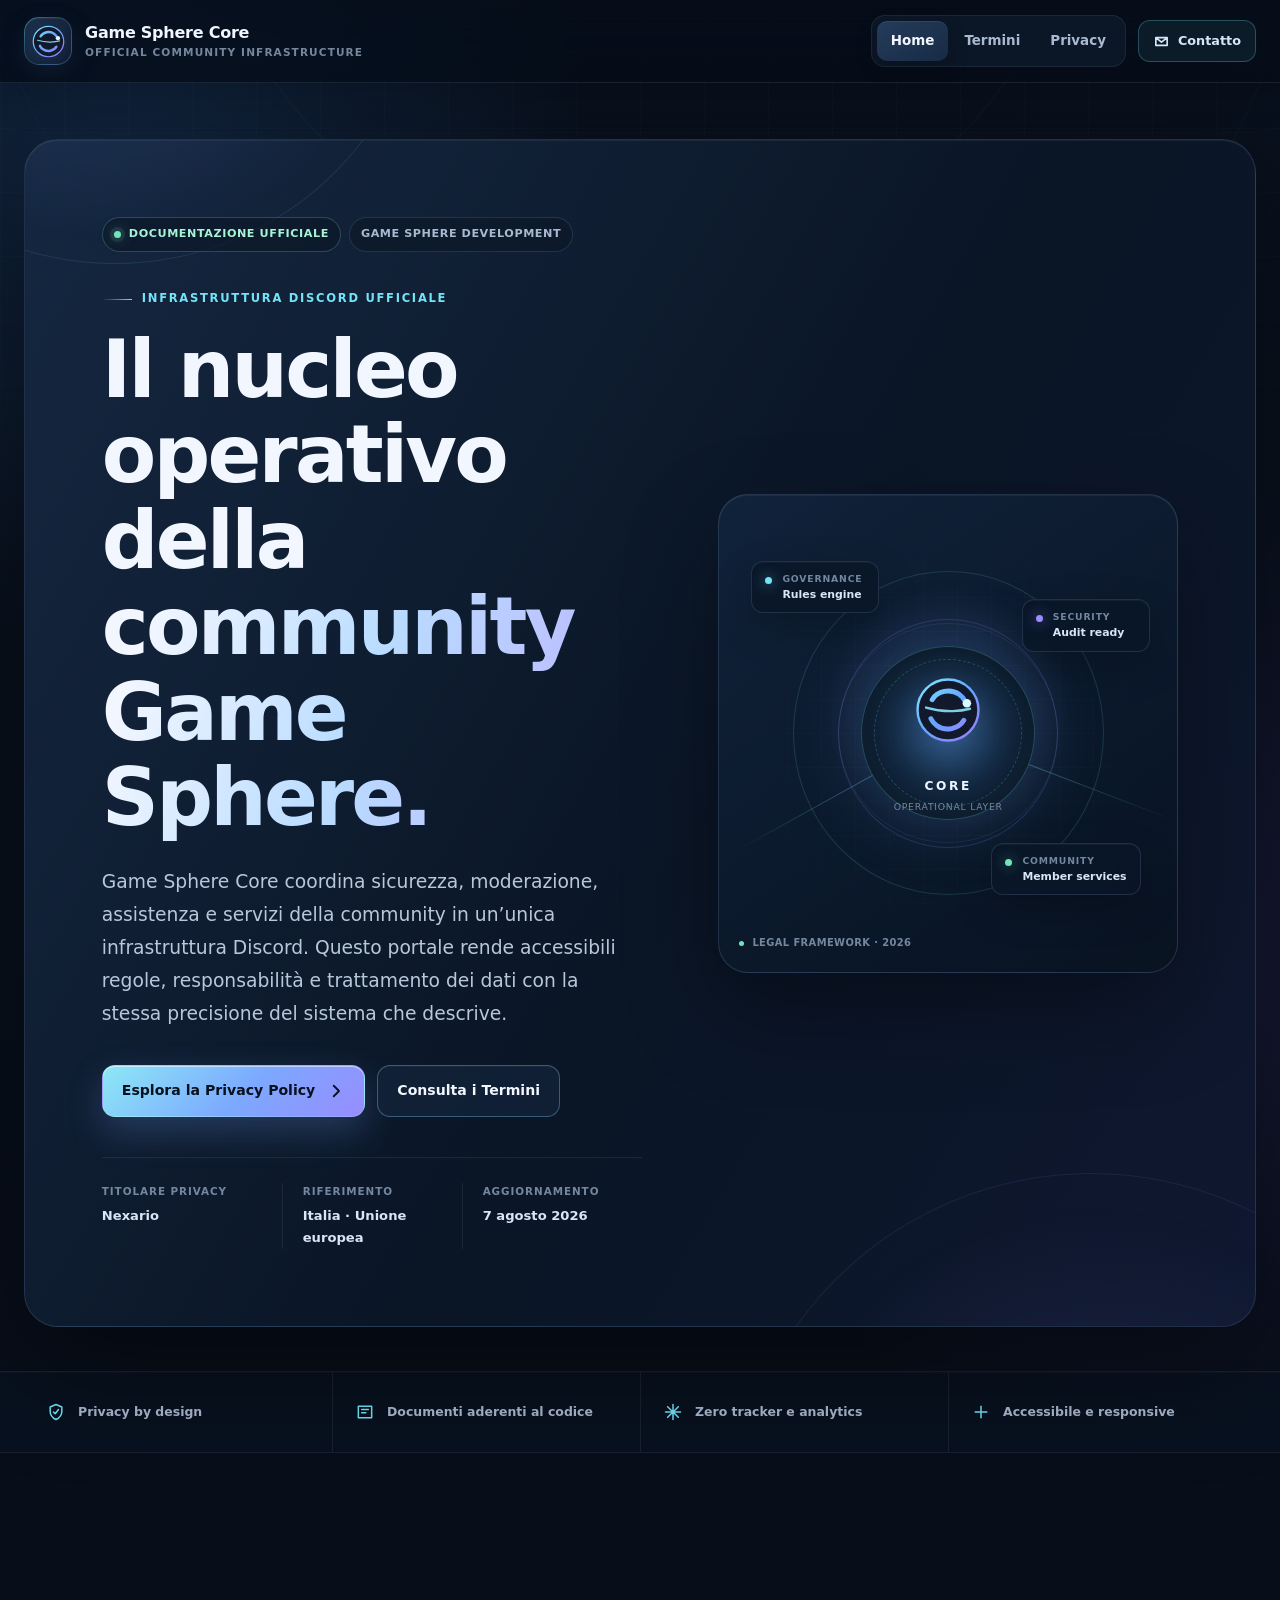
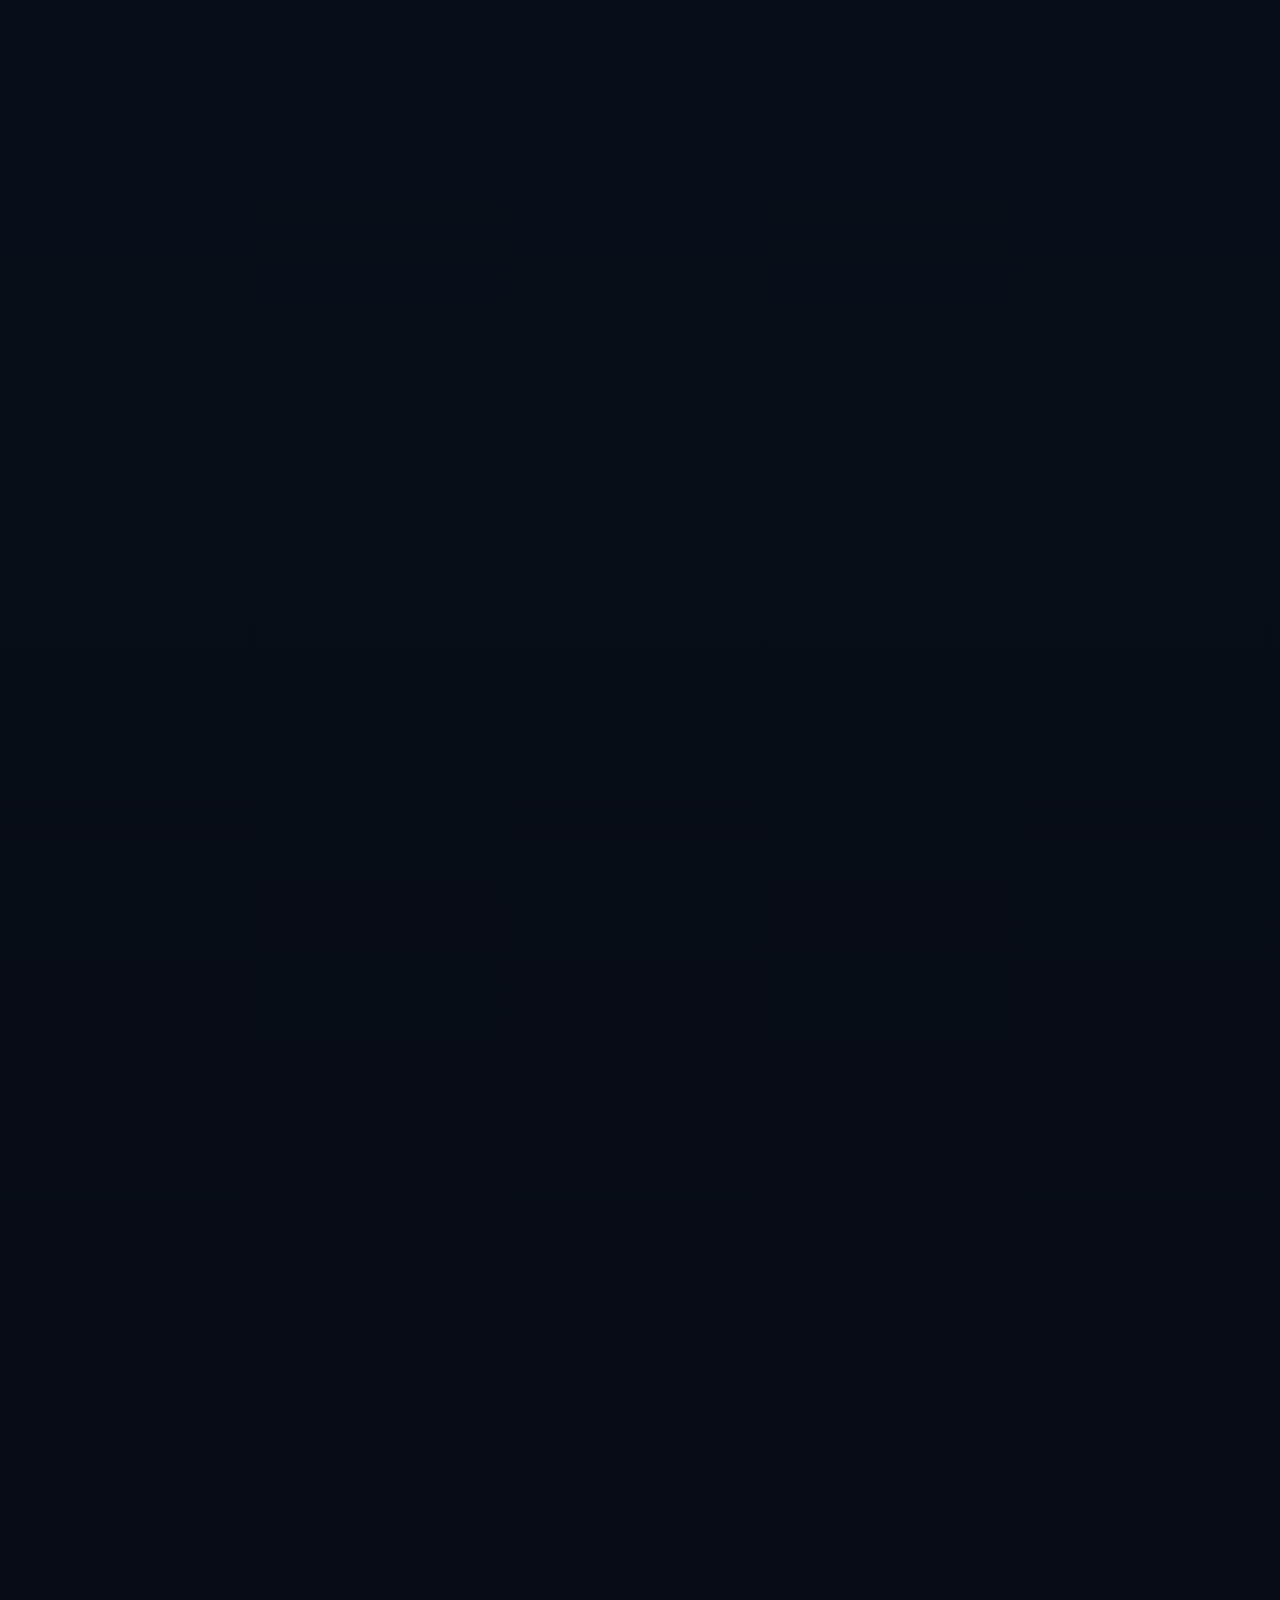
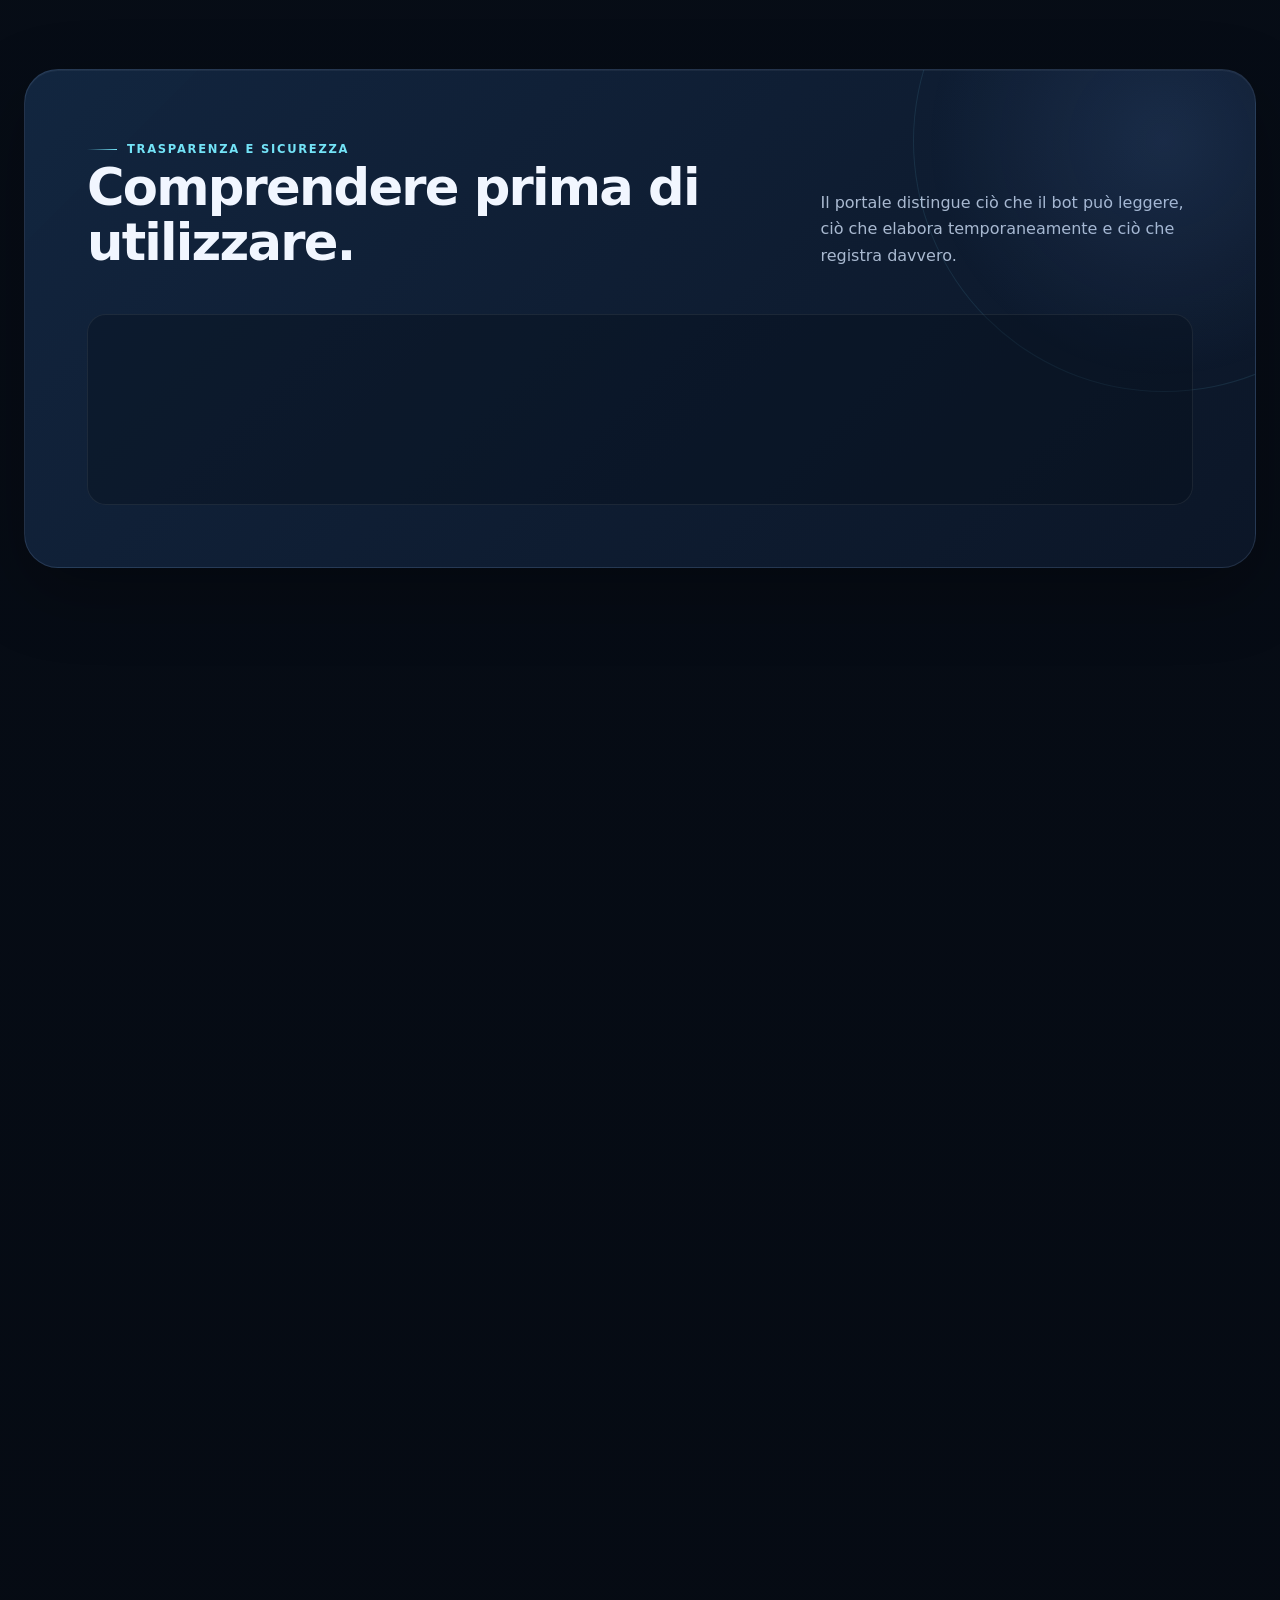
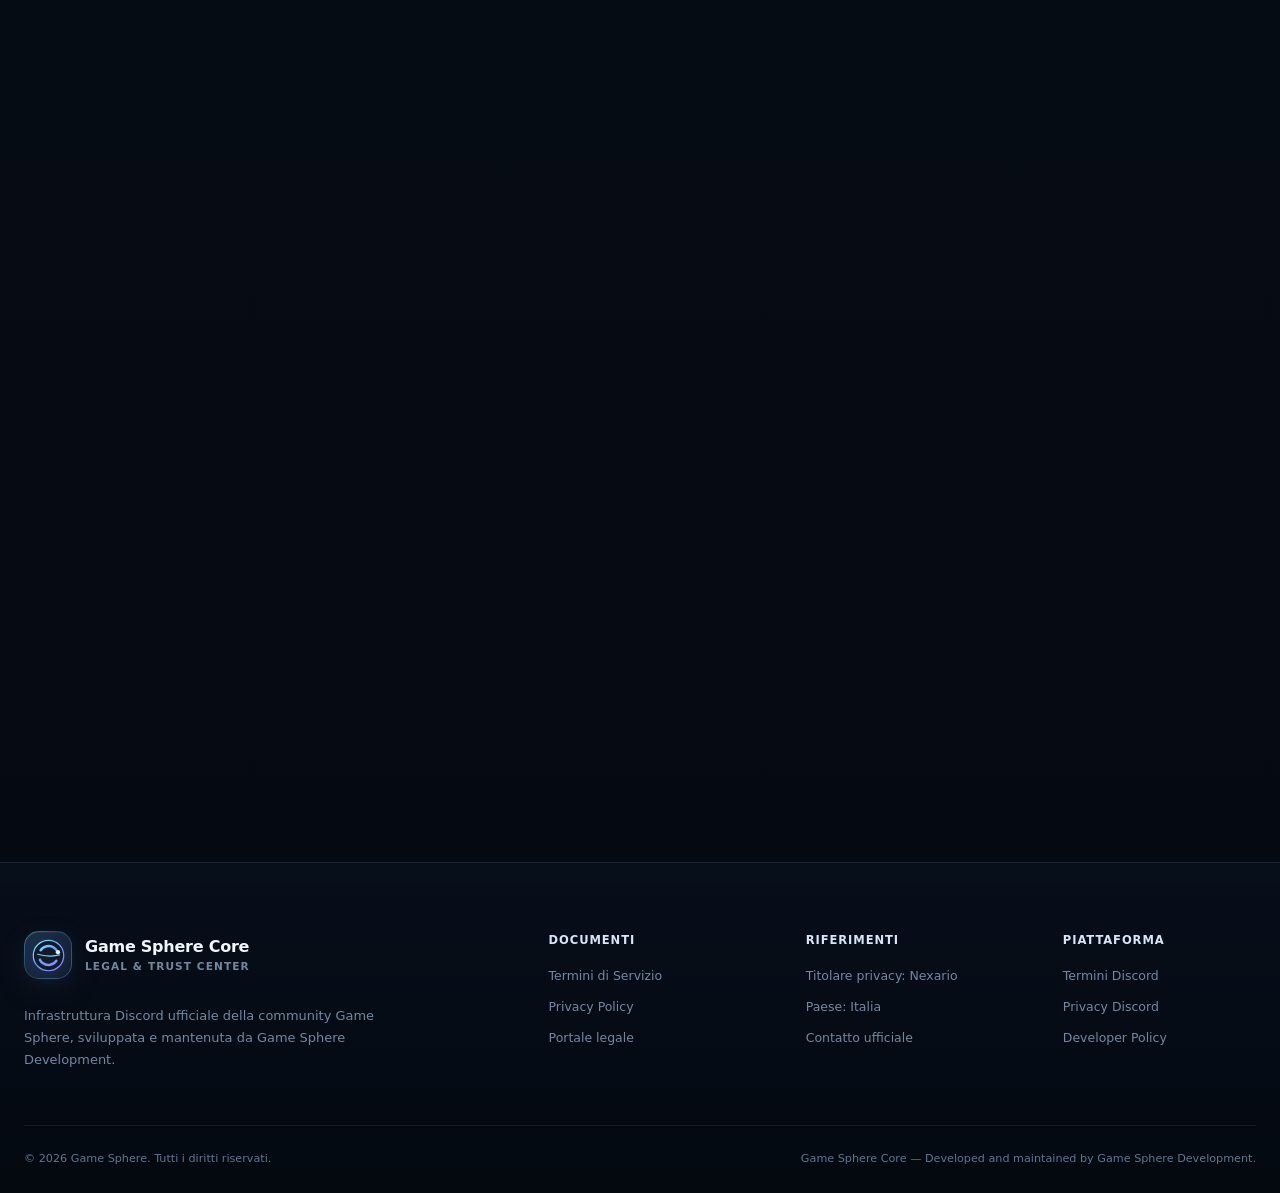
==== commit 8a412142: "Update privacy and contact information in index.html" ====
--- a/index.html
+++ b/index.html
@@ -21,12 +21,14 @@
         <span class="brand-emblem"><img src="assets/brand-mark.svg" width="46" height="46" alt=""></span>
         <span class="brand-copy"><strong>Game Sphere Core</strong><span>Official community infrastructure</span></span>
       </a>
+
       <div class="nav-cluster">
         <nav class="site-nav" aria-label="Navigazione principale">
           <a href="index.html" aria-current="page">Home</a>
           <a href="terms.html">Termini</a>
           <a href="privacy.html">Privacy</a>
         </nav>
+
         <a class="nav-contact" href="mailto:gamesphere.staff@gmail.com" aria-label="Contatta Game Sphere">
           <svg viewBox="0 0 24 24" aria-hidden="true"><path d="M4 6.5h16v11H4zM4.8 7.2 12 13l7.2-5.8"/></svg>
           <span>Contatto</span>
@@ -43,9 +45,12 @@
             <span class="signal-badge signal-badge-live"><i aria-hidden="true"></i> Documentazione ufficiale</span>
             <span class="signal-badge">Game Sphere Development</span>
           </div>
+
           <p class="eyebrow">Infrastruttura Discord ufficiale</p>
           <h1 id="hero-title">Il nucleo operativo della <span>community Game Sphere.</span></h1>
+
           <p class="hero-lead">Game Sphere Core coordina sicurezza, moderazione, assistenza e servizi della community in un’unica infrastruttura Discord. Questo portale rende accessibili regole, responsabilità e trattamento dei dati con la stessa precisione del sistema che descrive.</p>
+
           <div class="hero-actions">
             <a class="button button-primary" href="privacy.html">
               <span>Esplora la Privacy Policy</span>
@@ -53,10 +58,11 @@
             </a>
             <a class="button button-secondary" href="terms.html">Consulta i Termini</a>
           </div>
+
           <dl class="hero-facts">
-            <div><dt>Responsabile</dt><dd>Nexario</dd></div>
+            <div><dt>Titolare privacy</dt><dd>Nexario</dd></div>
             <div><dt>Riferimento</dt><dd>Italia · Unione europea</dd></div>
-            <div><dt>Aggiornamento</dt><dd><time data-legal-date datetime="2026-08-07">7 agosto 2026</time></dd></div>
+            <div><dt>Aggiornamento</dt><dd><time data-legal-date datetime="2026-09-06">6 settembre 2026</time></dd></div>
           </dl>
         </div>
 
@@ -66,12 +72,14 @@
           <span class="visual-orbit visual-orbit-b"></span>
           <span class="core-beam core-beam-a"></span>
           <span class="core-beam core-beam-b"></span>
+
           <div class="core-center">
             <span class="core-halo"></span>
             <img src="assets/brand-mark.svg" width="118" height="118" alt="">
             <strong>CORE</strong>
             <small>Operational layer</small>
           </div>
+
           <div class="core-node core-node-one"><i></i><span>Governance</span><strong>Rules engine</strong></div>
           <div class="core-node core-node-two"><i></i><span>Security</span><strong>Audit ready</strong></div>
           <div class="core-node core-node-three"><i></i><span>Community</span><strong>Member services</strong></div>
@@ -103,16 +111,20 @@
               <span class="document-type">Documento 01</span>
               <span class="document-state"><i aria-hidden="true"></i> Versione corrente</span>
             </div>
+
             <div class="entry-icon" aria-hidden="true">
               <svg viewBox="0 0 32 32"><path d="M8 4h11l5 5v19H8zM19 4v6h5M12 15h8M12 20h8"/></svg>
             </div>
+
             <h3>Termini di Servizio</h3>
             <p>Regole di utilizzo, responsabilità, moderazione, automazioni, ticket, sistemi RP e rapporto con le piattaforme esterne.</p>
+
             <dl class="entry-metadata">
               <div><dt>Sezioni</dt><dd>20</dd></div>
               <div><dt>Lingua</dt><dd>Italiano</dd></div>
               <div><dt>Formato</dt><dd>HTML</dd></div>
             </dl>
+
             <a class="entry-link" href="terms.html"><span>Apri i Termini</span><svg viewBox="0 0 24 24" aria-hidden="true"><path d="m9 5 7 7-7 7"/></svg></a>
           </article>
 
@@ -121,16 +133,20 @@
               <span class="document-type">Documento 02</span>
               <span class="document-state"><i aria-hidden="true"></i> GDPR oriented</span>
             </div>
+
             <div class="entry-icon" aria-hidden="true">
               <svg viewBox="0 0 32 32"><path d="m16 3 10 4v7c0 6.4-4.1 11.2-10 14-5.9-2.8-10-7.6-10-14V7zM12 16l3 3 6-8"/></svg>
             </div>
+
             <h3>Privacy Policy</h3>
             <p>Dati Discord e Minecraft, messaggi, ticket, sanzioni, log, archiviazione, servizi esterni, retention e diritti degli utenti.</p>
+
             <dl class="entry-metadata">
               <div><dt>Sezioni</dt><dd>17</dd></div>
               <div><dt>Quadro</dt><dd>GDPR</dd></div>
               <div><dt>Audit</dt><dd>Codice</dd></div>
             </dl>
+
             <a class="entry-link" href="privacy.html"><span>Apri la Privacy Policy</span><svg viewBox="0 0 24 24" aria-hidden="true"><path d="m9 5 7 7-7 7"/></svg></a>
           </article>
         </div>
@@ -142,6 +158,7 @@
             <p class="eyebrow">Core capabilities</p>
             <h2 id="operations-title">Cosa fa Game Sphere Core</h2>
           </div>
+
           <p>Un livello operativo centralizzato per i processi che tengono ordinata, sicura e accessibile la community.</p>
         </div>
 
@@ -151,14 +168,21 @@
             <div><span class="capability-label">Governance</span><h3>Moderazione e sicurezza</h3><p>Warning, strike, sospensioni, sanzioni Minecraft, blacklist, casellario RP e log di audit a supporto delle decisioni dello Staff.</p></div>
             <span class="capability-code">GOV-01</span>
           </article>
+
           <article class="capability-card">
             <span class="capability-icon"><svg viewBox="0 0 24 24" aria-hidden="true"><path d="M4 5h16v11H8l-4 4zM8 9h8M8 12h5"/></svg></span>
-            <span class="capability-label">Support</span><h3>Ticket e assistenza</h3><p>Apertura, presa in carico, inattività controllata e transcript delle conversazioni.</p>
-          </article>
+            <span class="capability-label">Support</span>
+            <h3>Ticket e assistenza</h3>
+            <p>Apertura, presa in carico, inattività controllata, gestione delle pratiche prolungate e transcript delle conversazioni.</p>
+          </article>
+
           <article class="capability-card">
             <span class="capability-icon"><svg viewBox="0 0 24 24" aria-hidden="true"><path d="M12 3v18M3 8l9-5 9 5-9 5zM3 16l9 5 9-5"/></svg></span>
-            <span class="capability-label">Identity</span><h3>Discord e Minecraft</h3><p>Verifica dell’account Minecraft, gestione dei ruoli e continuità dell’identità nella community.</p>
-          </article>
+            <span class="capability-label">Identity</span>
+            <h3>Discord e Minecraft</h3>
+            <p>Verifica dell’account Minecraft, gestione dei ruoli e continuità dell’identità nella community.</p>
+          </article>
+
           <article class="capability-card capability-card-wide">
             <span class="capability-icon"><svg viewBox="0 0 24 24" aria-hidden="true"><path d="M4 19h16M6 16V8h12v8M9 8V5h6v3M9 12h6"/></svg></span>
             <div><span class="capability-label">Community operations</span><h3>Servizi, pratiche e sistemi RP</h3><p>Ore Staff, pratiche cittadine, recensioni, denunce, multe virtuali, Acrea Bank, annunci e automazioni operative.</p></div>
@@ -174,8 +198,10 @@
               <p class="eyebrow">Trasparenza e sicurezza</p>
               <h2 id="security-title">Comprendere prima di utilizzare.</h2>
             </div>
+
             <p>Il portale distingue ciò che il bot può leggere, ciò che elabora temporaneamente e ciò che registra davvero.</p>
           </div>
+
           <div class="security-grid">
             <article><span>01</span><h3>Aderenza tecnica</h3><p>Le dichiarazioni riflettono il codice e gli archivi effettivamente analizzati.</p></article>
             <article><span>02</span><h3>Retention prudente</h3><p>I dati restano solo finché necessari alle finalità operative, di sicurezza e audit.</p></article>
@@ -191,6 +217,7 @@
             <p class="eyebrow">Supporto informativo</p>
             <h2 id="faq-title">Domande frequenti</h2>
           </div>
+
           <p>Risposte rapide sul funzionamento, sulla gestione e sui documenti ufficiali di Game Sphere Core.</p>
         </div>
 
@@ -199,38 +226,47 @@
             <h3><button type="button" id="faq-question-1" aria-expanded="false" aria-controls="faq-answer-1"><span>Cos’è Game Sphere Core?</span><svg viewBox="0 0 24 24" aria-hidden="true"><path d="m6 9 6 6 6-6"/></svg></button></h3>
             <div class="faq-answer" id="faq-answer-1" role="region" aria-labelledby="faq-question-1" aria-hidden="true" inert><div class="faq-answer-inner"><p>Game Sphere Core è l’applicazione Discord ufficiale della community Game Sphere. Coordina funzioni di assistenza, moderazione, sicurezza, gestione dello Staff, verifica Minecraft, servizi RP e automazioni della community.</p></div></div>
           </article>
+
           <article class="faq-item">
             <h3><button type="button" id="faq-question-2" aria-expanded="false" aria-controls="faq-answer-2"><span>Chi gestisce Game Sphere Core?</span><svg viewBox="0 0 24 24" aria-hidden="true"><path d="m6 9 6 6 6-6"/></svg></button></h3>
-            <div class="faq-answer" id="faq-answer-2" role="region" aria-labelledby="faq-question-2" aria-hidden="true" inert><div class="faq-answer-inner"><p>Il progetto appartiene alla community Game Sphere ed è sviluppato e mantenuto da Game Sphere Development. Il responsabile del progetto indicato è Nexario e il Paese di riferimento è l’Italia.</p></div></div>
-          </article>
+            <div class="faq-answer" id="faq-answer-2" role="region" aria-labelledby="faq-question-2" aria-hidden="true" inert><div class="faq-answer-inner"><p>Il progetto appartiene alla community Game Sphere ed è sviluppato e mantenuto da Game Sphere Development. Nexario è il responsabile del progetto e il Titolare del trattamento indicato nella Privacy Policy. Il Paese di riferimento è l’Italia.</p></div></div>
+          </article>
+
           <article class="faq-item">
             <h3><button type="button" id="faq-question-3" aria-expanded="false" aria-controls="faq-answer-3"><span>Game Sphere Core è disponibile 24/7?</span><svg viewBox="0 0 24 24" aria-hidden="true"><path d="m6 9 6 6 6-6"/></svg></button></h3>
             <div class="faq-answer" id="faq-answer-3" role="region" aria-labelledby="faq-question-3" aria-hidden="true" inert><div class="faq-answer-inner"><p>No. Non è garantita una disponibilità continuativa o 24 ore su 24. Manutenzione, aggiornamenti, problemi di connettività o indisponibilità di Discord e degli altri provider possono interrompere temporaneamente il servizio.</p></div></div>
           </article>
+
           <article class="faq-item">
             <h3><button type="button" id="faq-question-4" aria-expanded="false" aria-controls="faq-answer-4"><span>Quali dati utilizza il bot?</span><svg viewBox="0 0 24 24" aria-hidden="true"><path d="m6 9 6 6 6-6"/></svg></button></h3>
             <div class="faq-answer" id="faq-answer-4" role="region" aria-labelledby="faq-question-4" aria-hidden="true" inert><div class="faq-answer-inner"><p>In base alla funzione utilizzata, il bot tratta identificativi e nomi Discord, ruoli, server e canali, comandi, ticket, dati di moderazione, collegamenti Minecraft e informazioni RP. La <a href="privacy.html">Privacy Policy</a> distingue in modo dettagliato dati accessibili, elaborazioni temporanee e dati effettivamente registrati.</p></div></div>
           </article>
+
           <article class="faq-item">
             <h3><button type="button" id="faq-question-5" aria-expanded="false" aria-controls="faq-answer-5"><span>Dove vengono conservati i dati?</span><svg viewBox="0 0 24 24" aria-hidden="true"><path d="m6 9 6 6 6-6"/></svg></button></h3>
             <div class="faq-answer" id="faq-answer-5" role="region" aria-labelledby="faq-question-5" aria-hidden="true" inert><div class="faq-answer-inner"><p>I dati persistenti sono conservati principalmente in file JSON nell’ambiente di esecuzione e in messaggi o log su Discord. La breve cronologia della funzione IA resta invece in memoria. I dati sono mantenuti finché necessari alle finalità dichiarate e poi rimossi o anonimizzati secondo la policy applicabile.</p></div></div>
           </article>
+
           <article class="faq-item">
             <h3><button type="button" id="faq-question-6" aria-expanded="false" aria-controls="faq-answer-6"><span>Come vengono gestiti i ticket?</span><svg viewBox="0 0 24 24" aria-hidden="true"><path d="m6 9 6 6 6-6"/></svg></button></h3>
-            <div class="faq-answer" id="faq-answer-6" role="region" aria-labelledby="faq-question-6" aria-hidden="true" inert><div class="faq-answer-inner"><p>Durante l’apertura vengono registrati i metadati necessari alla gestione. Alla chiusura il bot genera un transcript testuale, inviato quando possibile all’autore del ticket e al canale di log configurato. I ticket inattivi possono essere chiusi automaticamente dopo il preavviso previsto.</p></div></div>
-          </article>
+            <div class="faq-answer" id="faq-answer-6" role="region" aria-labelledby="faq-question-6" aria-hidden="true" inert><div class="faq-answer-inner"><p>Durante l’apertura vengono registrati i metadati necessari alla gestione. Alla chiusura il bot genera un transcript testuale, inviato quando possibile all’autore del ticket e al canale di log configurato. I ticket inattivi possono essere chiusi automaticamente dopo il preavviso previsto. Se una pratica richiede più tempo o l’intervento di figure competenti, l’utente deve segnalarlo allo Staff: lo Staff può sospendere l’autochiusura e aggiungere al ticket il Magistrato, le FDO o altre figure autorizzate quando necessario.</p></div></div>
+          </article>
+
           <article class="faq-item">
             <h3><button type="button" id="faq-question-7" aria-expanded="false" aria-controls="faq-answer-7"><span>Come vengono gestite le sanzioni?</span><svg viewBox="0 0 24 24" aria-hidden="true"><path d="m6 9 6 6 6-6"/></svg></button></h3>
             <div class="faq-answer" id="faq-answer-7" role="region" aria-labelledby="faq-question-7" aria-hidden="true" inert><div class="faq-answer-inner"><p>Lo Staff autorizzato può registrare warning, strike, sospensioni, rimozioni e altre misure con motivazione, autore, data ed eventuali prove. Alcune soglie producono conseguenze automatiche, ma le decisioni restano soggette a controllo umano e alle funzioni di revisione o revoca disponibili.</p></div></div>
           </article>
+
           <article class="faq-item">
             <h3><button type="button" id="faq-question-8" aria-expanded="false" aria-controls="faq-answer-8"><span>Dove posso consultare i Termini di Servizio?</span><svg viewBox="0 0 24 24" aria-hidden="true"><path d="m6 9 6 6 6-6"/></svg></button></h3>
             <div class="faq-answer" id="faq-answer-8" role="region" aria-labelledby="faq-question-8" aria-hidden="true" inert><div class="faq-answer-inner"><p>I Termini completi sono disponibili nella pagina <a href="terms.html">Termini di Servizio</a>, sempre raggiungibile dalla navigazione principale e dal footer.</p></div></div>
           </article>
+
           <article class="faq-item">
             <h3><button type="button" id="faq-question-9" aria-expanded="false" aria-controls="faq-answer-9"><span>Dove posso consultare la Privacy Policy?</span><svg viewBox="0 0 24 24" aria-hidden="true"><path d="m6 9 6 6 6-6"/></svg></button></h3>
             <div class="faq-answer" id="faq-answer-9" role="region" aria-labelledby="faq-question-9" aria-hidden="true" inert><div class="faq-answer-inner"><p>L’informativa completa è disponibile nella pagina <a href="privacy.html">Privacy Policy</a>, che descrive categorie di dati, finalità, archiviazione, servizi esterni, retention e diritti degli utenti.</p></div></div>
           </article>
+
           <article class="faq-item">
             <h3><button type="button" id="faq-question-10" aria-expanded="false" aria-controls="faq-answer-10"><span>Come posso contattare Game Sphere?</span><svg viewBox="0 0 24 24" aria-hidden="true"><path d="m6 9 6 6 6-6"/></svg></button></h3>
             <div class="faq-answer" id="faq-answer-10" role="region" aria-labelledby="faq-question-10" aria-hidden="true" inert><div class="faq-answer-inner"><p>Per assistenza, comunicazioni legali o richieste privacy puoi scrivere al contatto ufficiale <a href="mailto:gamesphere.staff@gmail.com">gamesphere.staff@gmail.com</a>, indicando chiaramente l’oggetto della richiesta.</p></div></div>
@@ -241,15 +277,18 @@
       <section class="home-section staff-access-section" aria-labelledby="staff-access-title">
         <div class="staff-access-card">
           <div class="staff-access-icon" aria-hidden="true"><svg viewBox="0 0 24 24"><path d="M7 10V8a5 5 0 0 1 10 0v2M5 10h14v11H5zM12 14v3"/></svg></div>
+
           <div class="staff-access-copy">
             <span class="restricted-label"><i aria-hidden="true"></i> Restricted Access</span>
             <h2 id="staff-access-title">Staff &amp; Developer Area</h2>
-            <p>Spazio predisposto per i futuri strumenti riservati allo Staff e agli sviluppatori. L’accesso reale richiederà Discord OAuth2 e la verifica server-side dei ruoli autorizzati.</p>
-          </div>
-          <div class="staff-access-meta" aria-label="Requisiti futuri">
-            <span>Discord OAuth2</span><span>Backend required</span>
-          </div>
-          <button class="button button-secondary staff-access-button" type="button" data-access-open aria-haspopup="dialog" aria-controls="staff-access-dialog">Accedi<svg viewBox="0 0 24 24" aria-hidden="true"><path d="m9 5 7 7-7 7"/></svg></button>
+            <p>Console operativa riservata allo Staff e agli sviluppatori autorizzati. L’accesso usa Discord OAuth2 con verifica server-side dell’account e del ruolo.</p>
+          </div>
+
+          <div class="staff-access-meta" aria-label="Requisiti di accesso">
+            <span>Discord OAuth2</span><span>Owner / Fondazione</span>
+          </div>
+
+          <a class="button button-secondary staff-access-button" href="https://game-sphere-core-auth.gamesphere-staff.workers.dev/login">Accedi con Discord<svg viewBox="0 0 24 24" aria-hidden="true"><path d="m9 5 7 7-7 7"/></svg></a>
         </div>
       </section>
 
@@ -259,6 +298,7 @@
           <h2 id="contact-title">Hai una domanda sui documenti?</h2>
           <p>Contatta il team Game Sphere per chiarimenti, richieste privacy o revisioni.</p>
         </div>
+
         <a class="button button-light" href="mailto:gamesphere.staff@gmail.com">gamesphere.staff@gmail.com <svg viewBox="0 0 24 24" aria-hidden="true"><path d="m9 5 7 7-7 7"/></svg></a>
       </section>
     </div>
@@ -271,20 +311,24 @@
           <span class="brand-emblem"><img src="assets/brand-mark.svg" width="44" height="44" alt=""></span>
           <span class="brand-copy"><strong>Game Sphere Core</strong><span>Legal &amp; trust center</span></span>
         </a>
+
         <p>Infrastruttura Discord ufficiale della community Game Sphere, sviluppata e mantenuta da Game Sphere Development.</p>
       </div>
+
       <div class="footer-column">
         <strong>Documenti</strong>
         <a href="terms.html">Termini di Servizio</a>
         <a href="privacy.html">Privacy Policy</a>
         <a href="index.html">Portale legale</a>
       </div>
+
       <div class="footer-column">
         <strong>Riferimenti</strong>
-        <span>Responsabile: Nexario</span>
+        <span>Titolare privacy: Nexario</span>
         <span>Paese: Italia</span>
         <a href="mailto:gamesphere.staff@gmail.com">Contatto ufficiale</a>
       </div>
+
       <div class="footer-column">
         <strong>Piattaforma</strong>
         <a href="https://discord.com/terms" rel="noopener noreferrer">Termini Discord</a>
@@ -292,27 +336,11 @@
         <a href="https://support-dev.discord.com/hc/en-us/articles/8563934450327-Discord-Developer-Policy" rel="noopener noreferrer">Developer Policy</a>
       </div>
     </div>
+
     <div class="footer-bottom page-shell">
       <p>© 2026 Game Sphere. Tutti i diritti riservati.</p>
       <p>Game Sphere Core — Developed and maintained by Game Sphere Development.</p>
     </div>
   </footer>
-
-  <dialog class="access-dialog" id="staff-access-dialog" aria-labelledby="access-dialog-title" aria-describedby="access-dialog-description">
-    <div class="access-dialog-card">
-      <button class="dialog-close" type="button" data-access-close aria-label="Chiudi finestra"><svg viewBox="0 0 24 24" aria-hidden="true"><path d="m6 6 12 12M18 6 6 18"/></svg></button>
-      <div class="dialog-lock" aria-hidden="true"><svg viewBox="0 0 24 24"><path d="M7 10V8a5 5 0 0 1 10 0v2M5 10h14v11H5zM12 14v3"/></svg></div>
-      <span class="restricted-label"><i aria-hidden="true"></i> Accesso non ancora attivo</span>
-      <h2 id="access-dialog-title">Accesso riservato allo Staff e agli sviluppatori</h2>
-      <p id="access-dialog-description">Questa versione prepara soltanto l’interfaccia. Non sono presenti form di login, password nel frontend o autenticazioni simulate.</p>
-      <div class="oauth-preview" aria-label="Flusso di autenticazione previsto">
-        <div><span>01</span><strong>Login with Discord</strong><small>Autenticazione OAuth2</small></div>
-        <svg viewBox="0 0 24 24" aria-hidden="true"><path d="m9 5 7 7-7 7"/></svg>
-        <div><span>02</span><strong>Verifica server-side</strong><small>Account e ruolo autorizzato</small></div>
-      </div>
-      <div class="dialog-security-note"><strong>Perché serve un backend?</strong><p>GitHub Pages ospita solo file statici. Lo scambio OAuth2, i segreti dell’applicazione e la verifica dei ruoli devono avvenire su un servizio backend protetto.</p></div>
-      <button class="button button-primary dialog-confirm" type="button" data-access-close>Ho capito</button>
-    </div>
-  </dialog>
 </body>
 </html>
--- a/style.css
+++ b/style.css
@@ -1594,9 +1594,9 @@
   transform: translateY(18px);
   filter: blur(2px);
   transition:
-    opacity 0.58s cubic-bezier(0.2, 0.72, 0.24, 1) var(--reveal-delay, 0ms),
-    transform 0.58s cubic-bezier(0.2, 0.72, 0.24, 1) var(--reveal-delay, 0ms),
-    filter 0.5s ease var(--reveal-delay, 0ms);
+    opacity 0.92s cubic-bezier(0.2, 0.72, 0.24, 1) var(--reveal-delay, 0ms),
+    transform 0.92s cubic-bezier(0.2, 0.72, 0.24, 1) var(--reveal-delay, 0ms),
+    filter 0.84s ease var(--reveal-delay, 0ms);
 }
 
 .reveal-ready .scroll-reveal.reveal-soft {
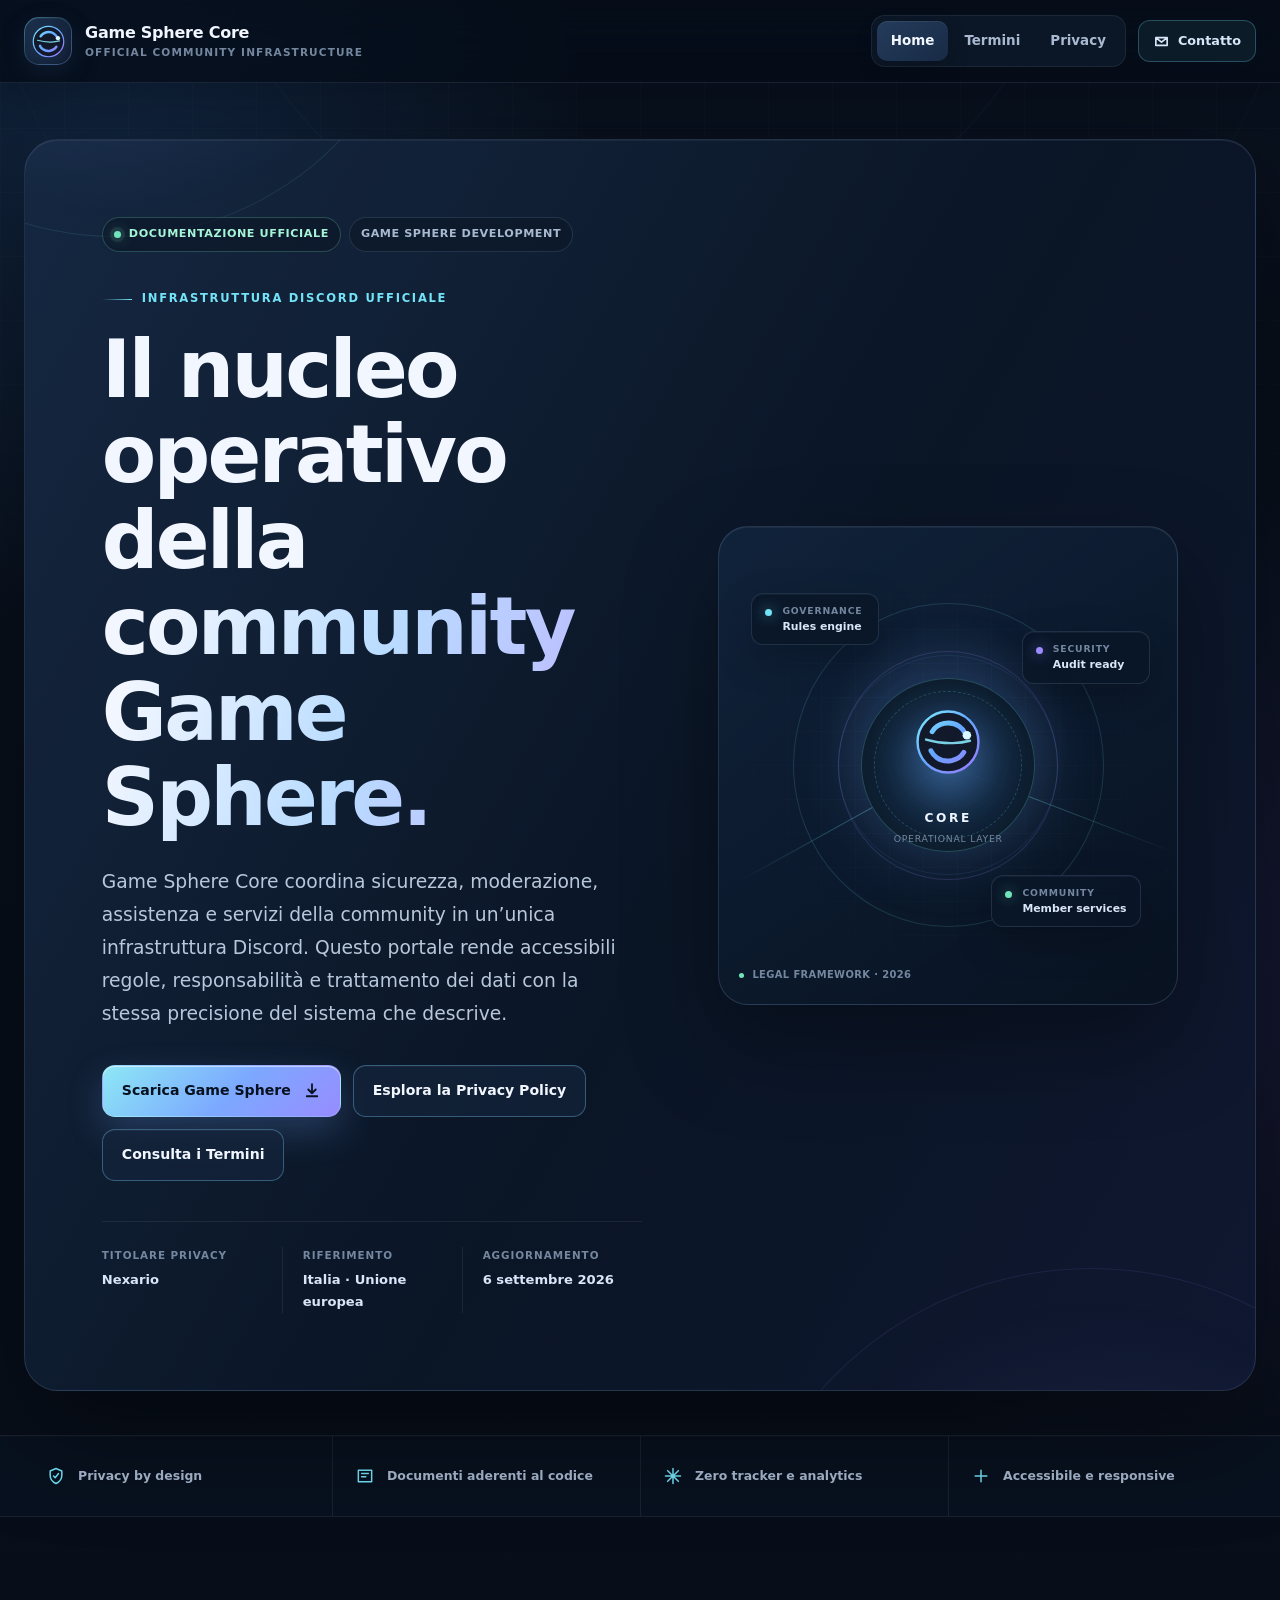
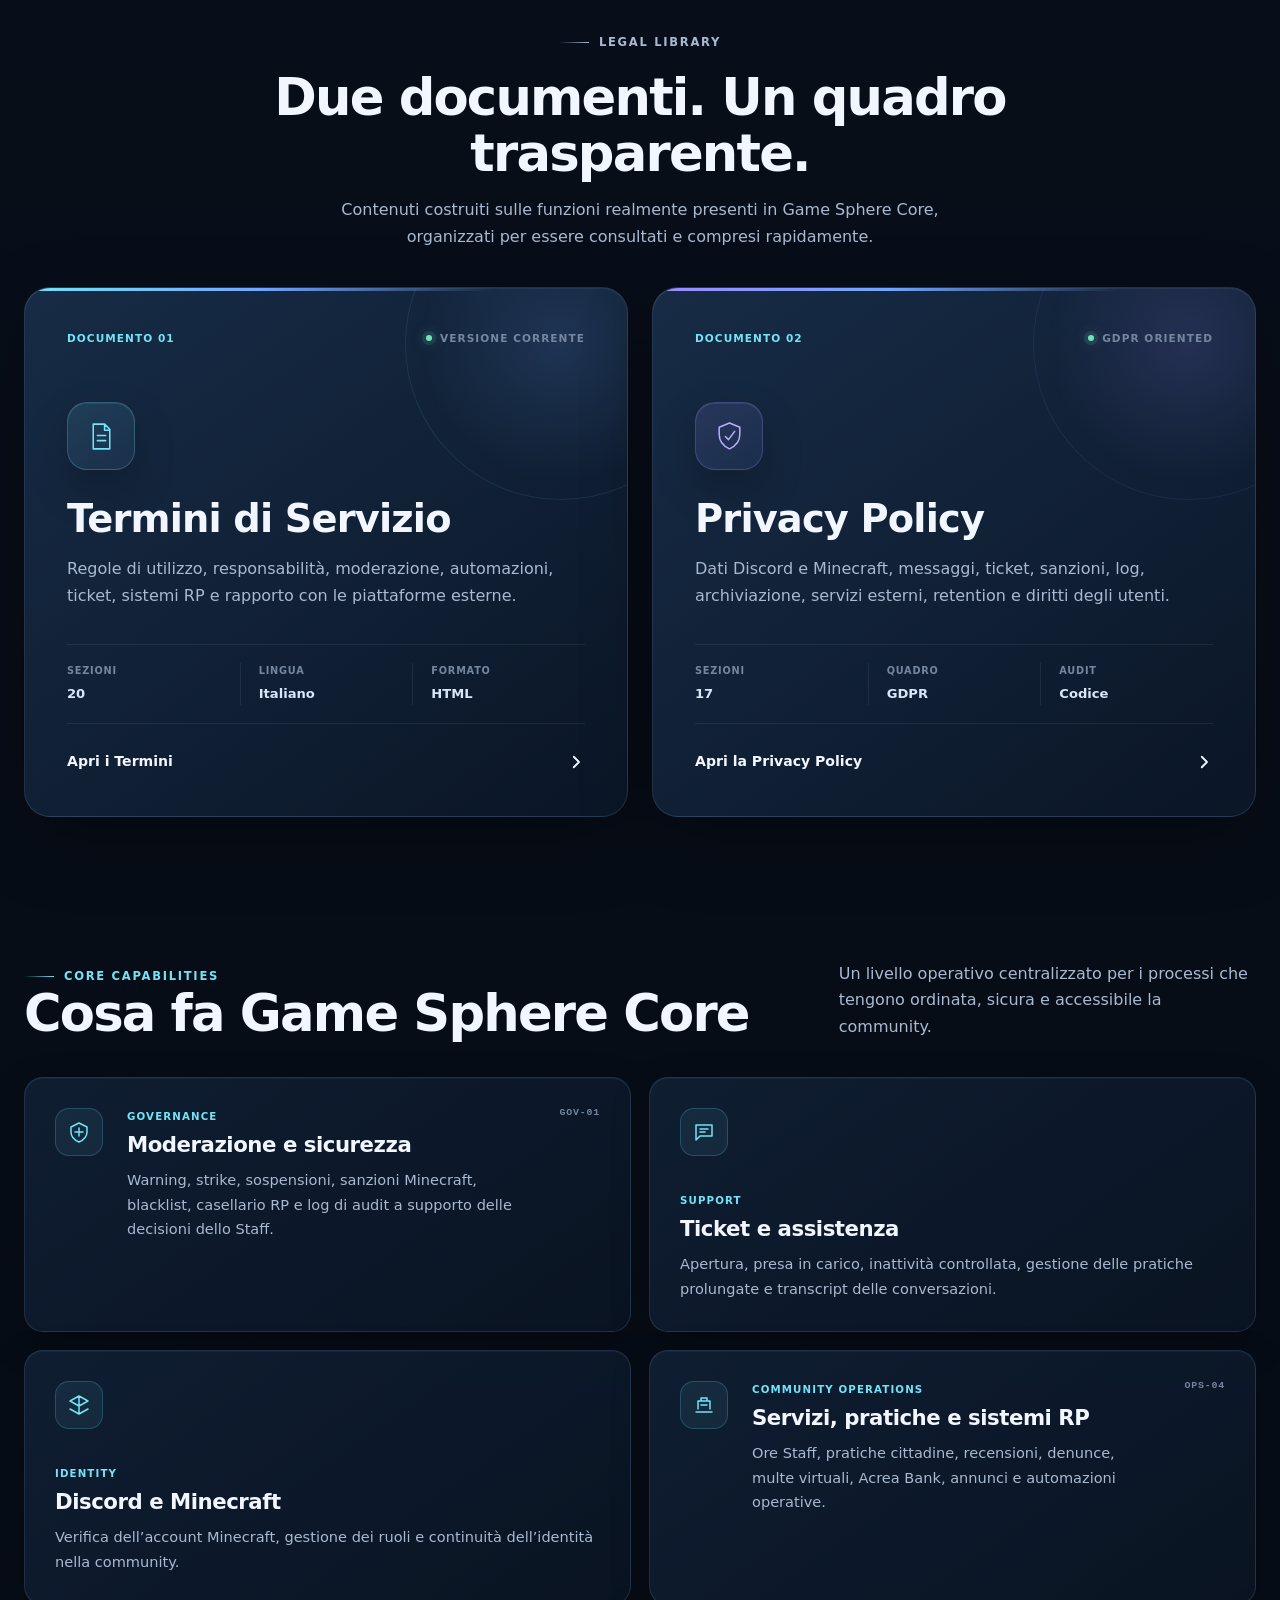
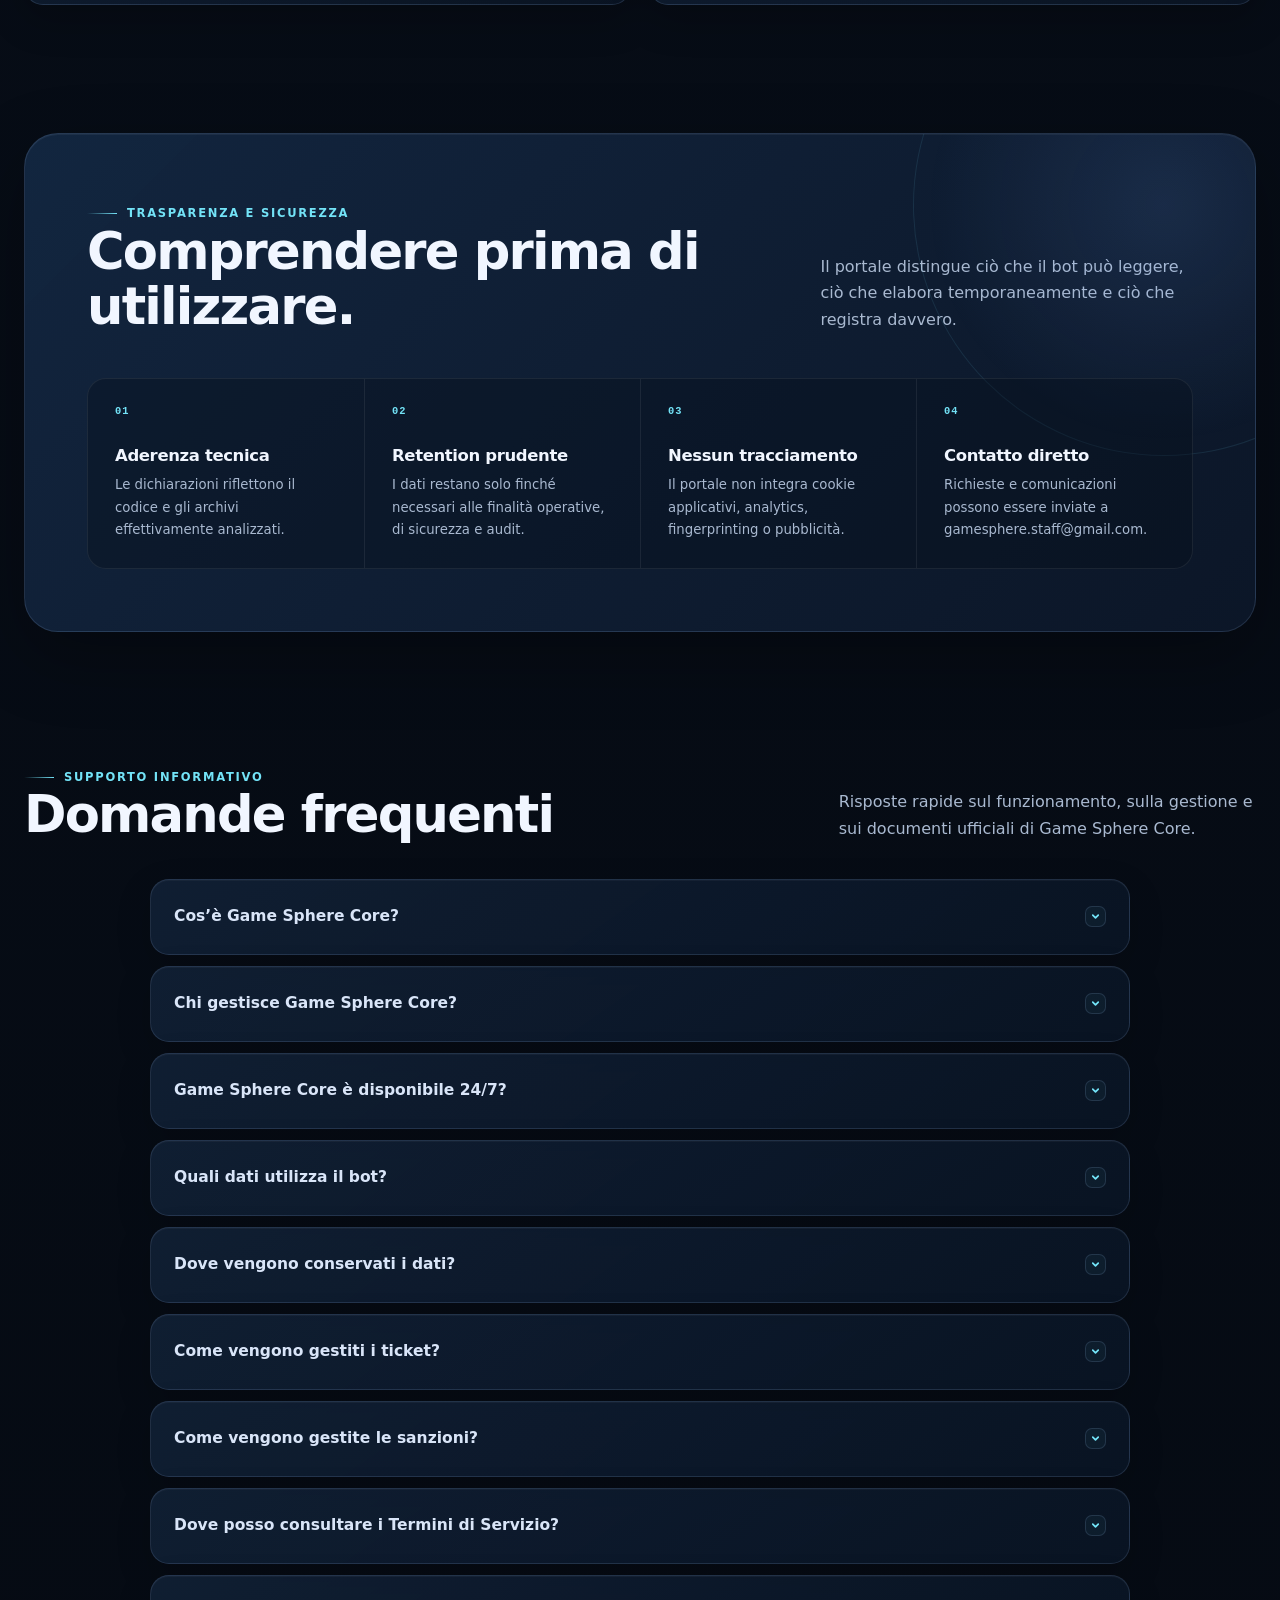
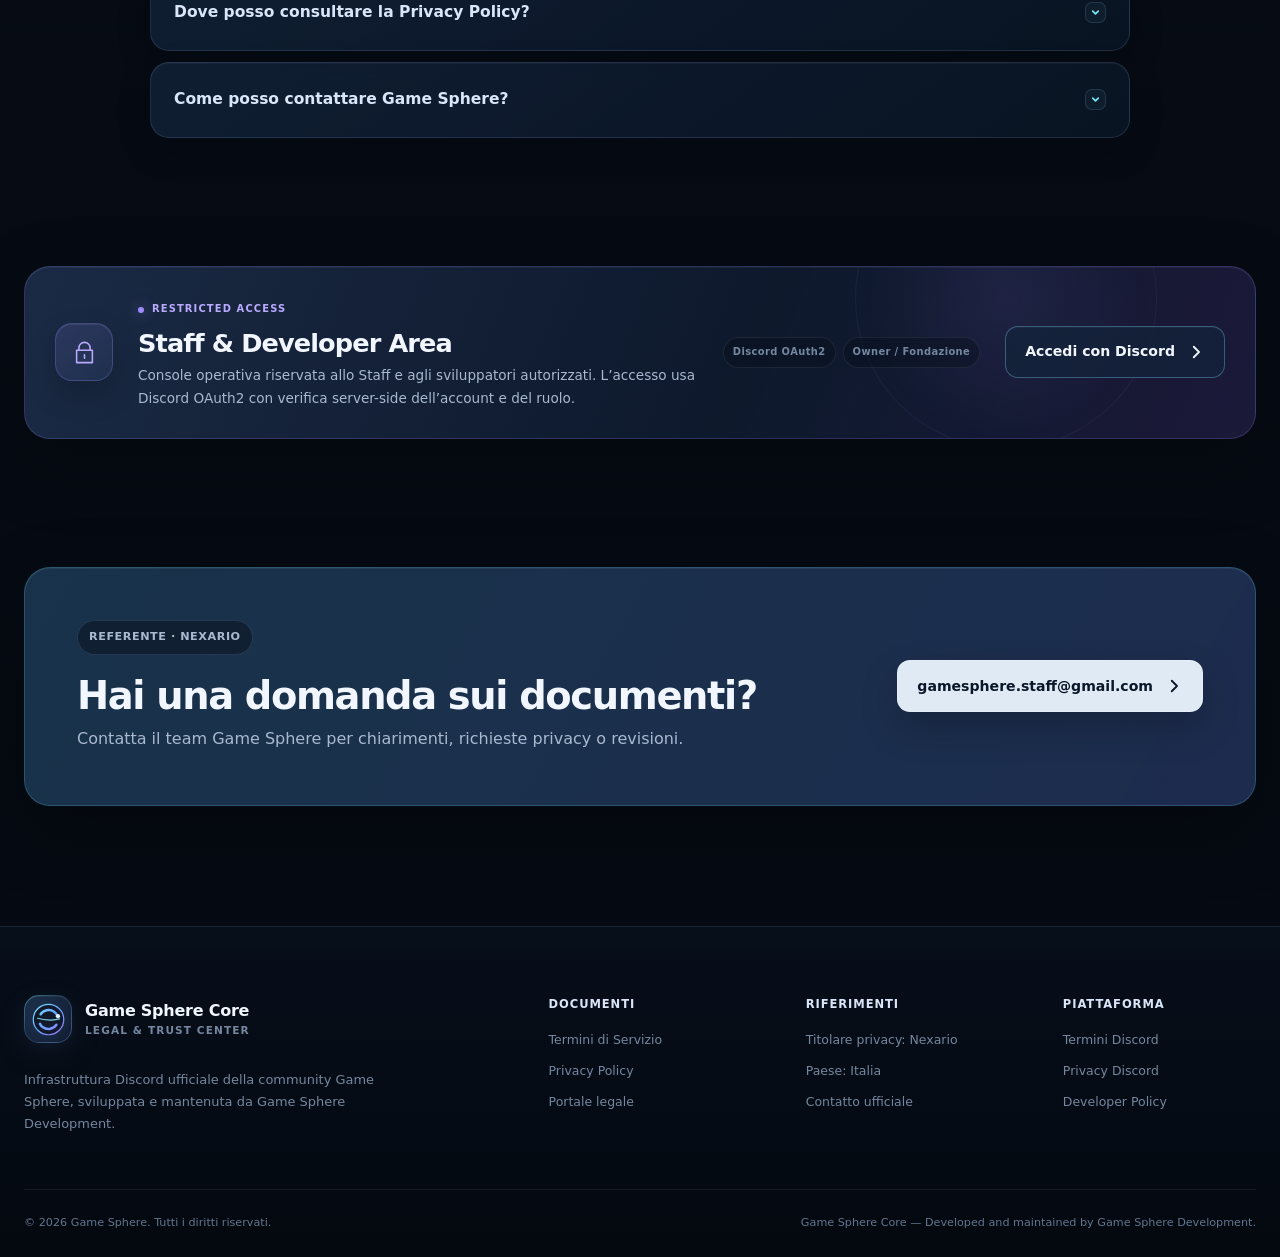
==== commit cb121964: "Add download button for Game Sphere and update links Add Game Sphere 1.4.3 download button" ====
--- a/index.html
+++ b/index.html
@@ -52,12 +52,19 @@
           <p class="hero-lead">Game Sphere Core coordina sicurezza, moderazione, assistenza e servizi della community in un’unica infrastruttura Discord. Questo portale rende accessibili regole, responsabilità e trattamento dei dati con la stessa precisione del sistema che descrive.</p>
 
           <div class="hero-actions">
-            <a class="button button-primary" href="privacy.html">
-              <span>Esplora la Privacy Policy</span>
-              <svg viewBox="0 0 24 24" aria-hidden="true"><path d="m9 5 7 7-7 7"/></svg>
-            </a>
-            <a class="button button-secondary" href="terms.html">Consulta i Termini</a>
-          </div>
+  <a class="button button-primary" href="https://github.com/gamespherestaff-source/game-sphere-launcher-updates/releases/download/v1.4.3/Game-Sphere-Setup.exe">
+    <span>Scarica Game Sphere</span>
+    <svg viewBox="0 0 24 24" aria-hidden="true"><path d="m12 3v12m0 0 5-5m-5 5-5-5M5 19h14"/></svg>
+  </a>
+
+  <a class="button button-secondary" href="privacy.html">
+    Esplora la Privacy Policy
+  </a>
+
+  <a class="button button-secondary" href="terms.html">
+    Consulta i Termini
+  </a>
+</div>
 
           <dl class="hero-facts">
             <div><dt>Titolare privacy</dt><dd>Nexario</dd></div>
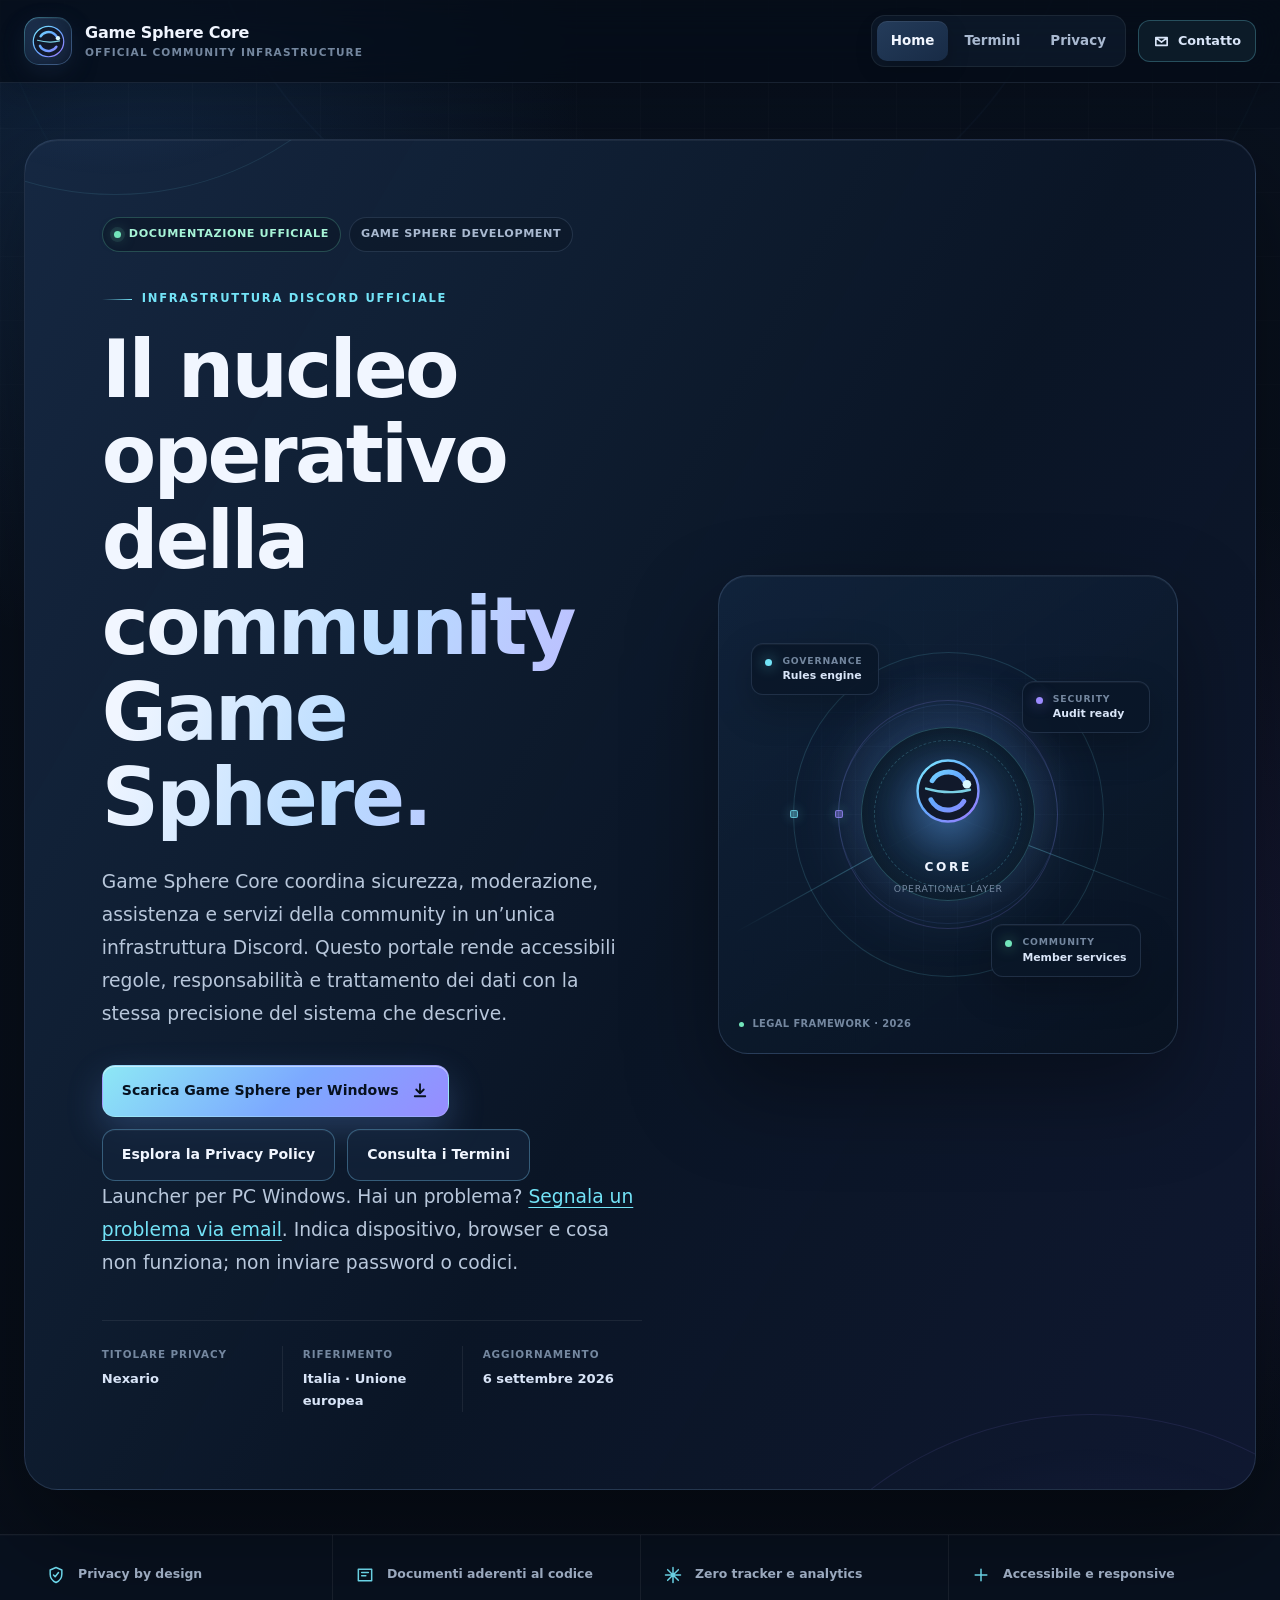
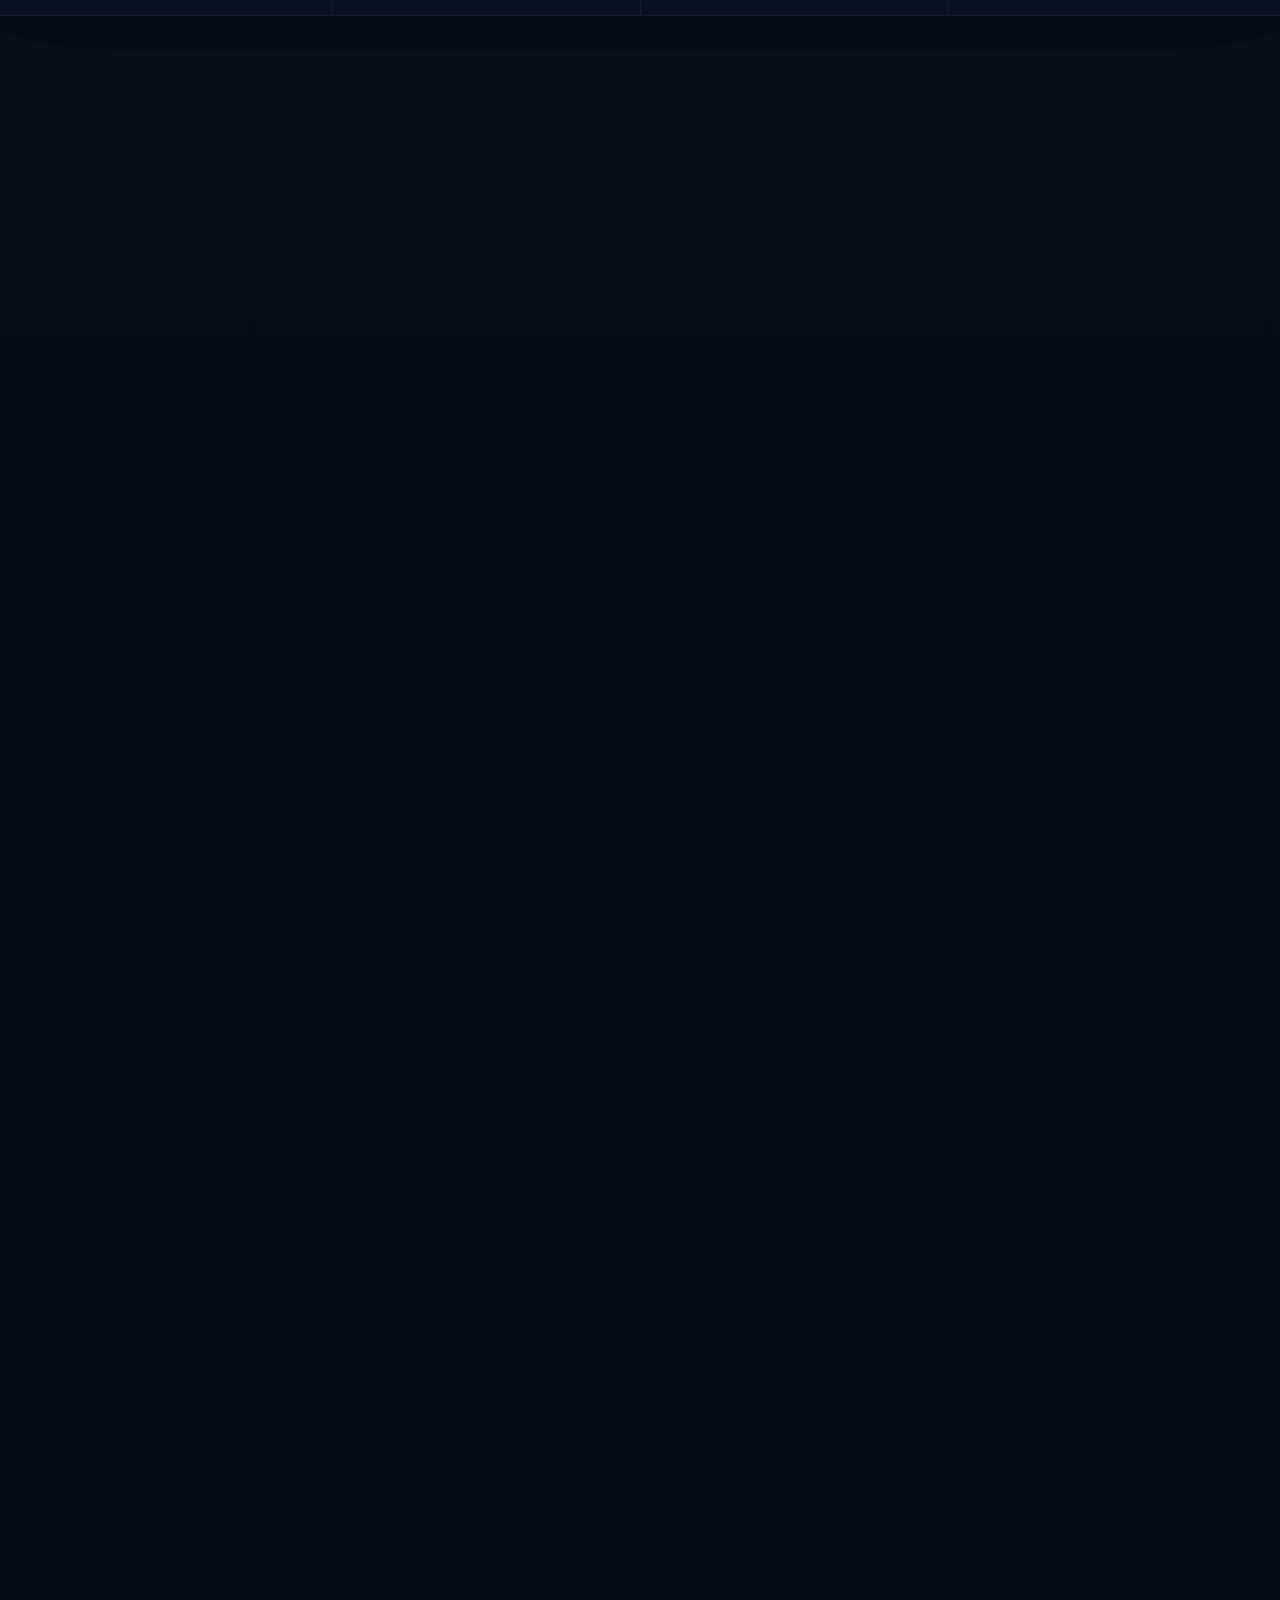
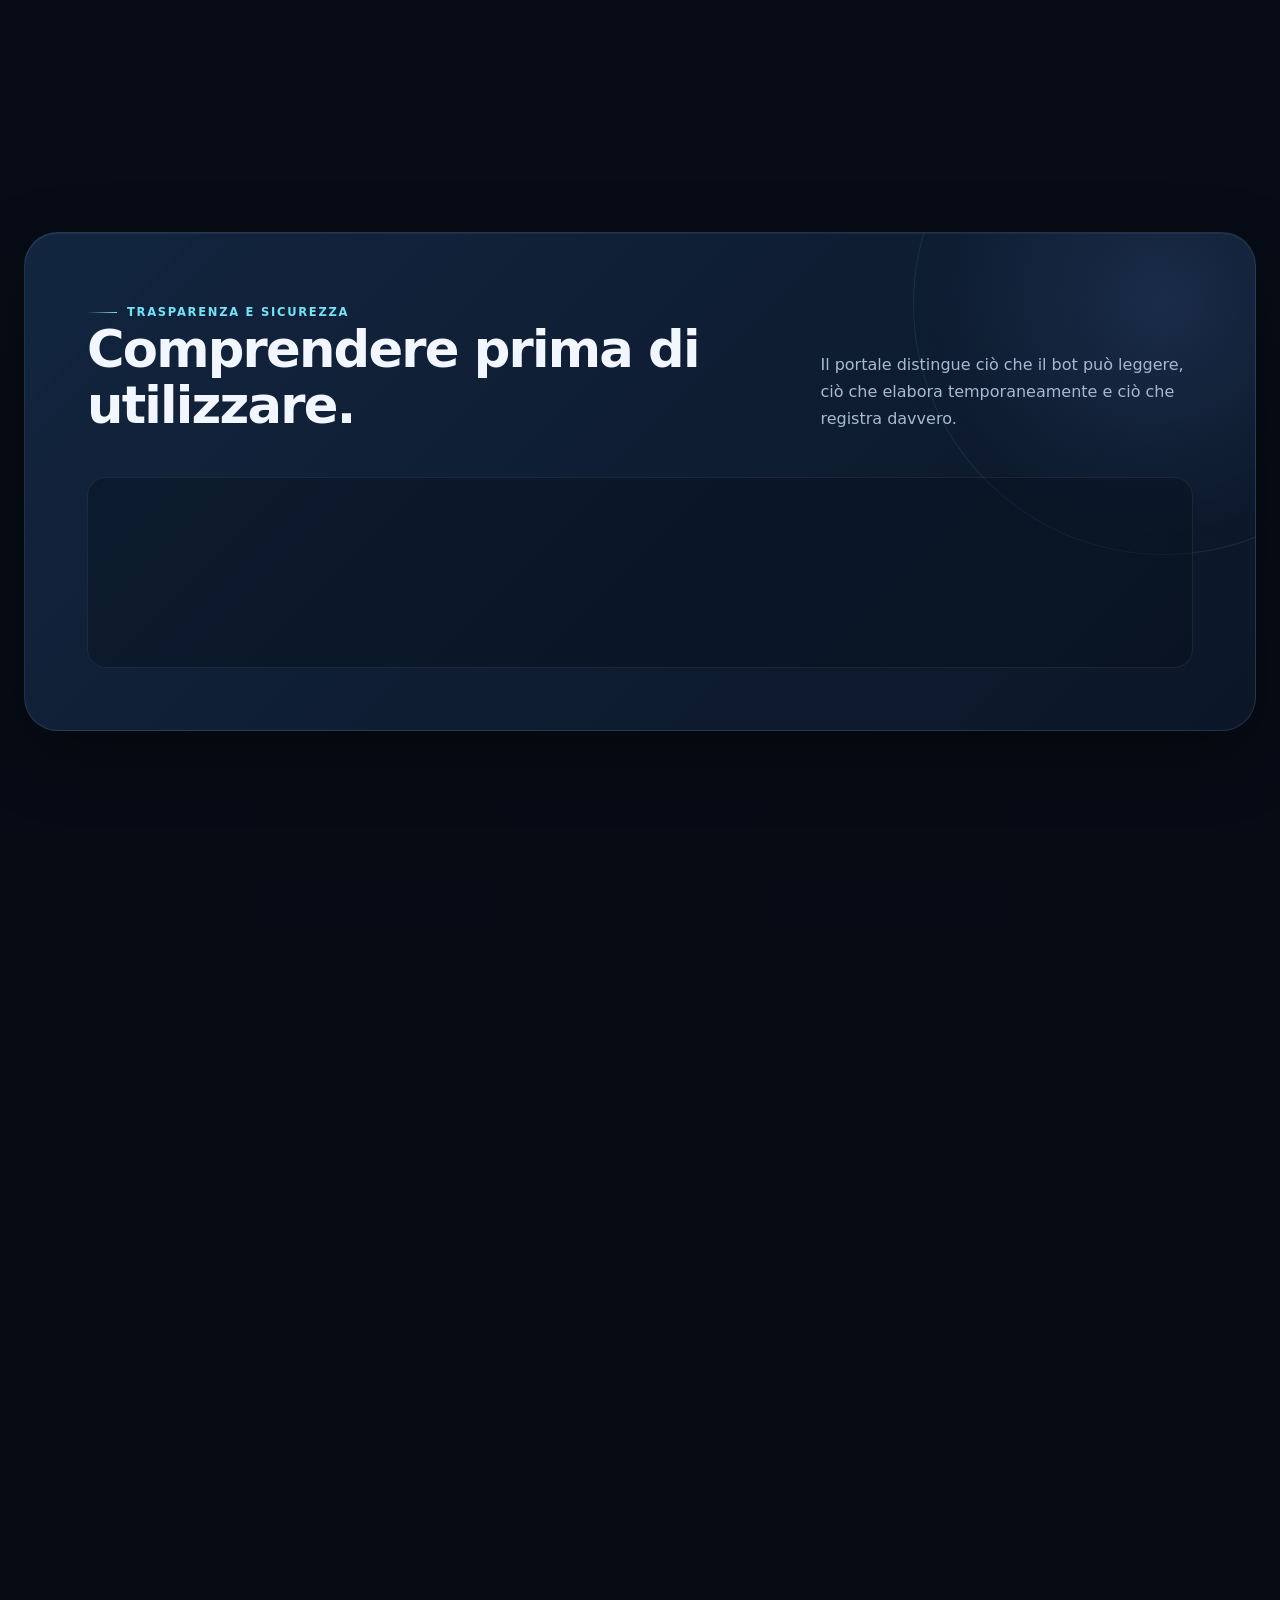
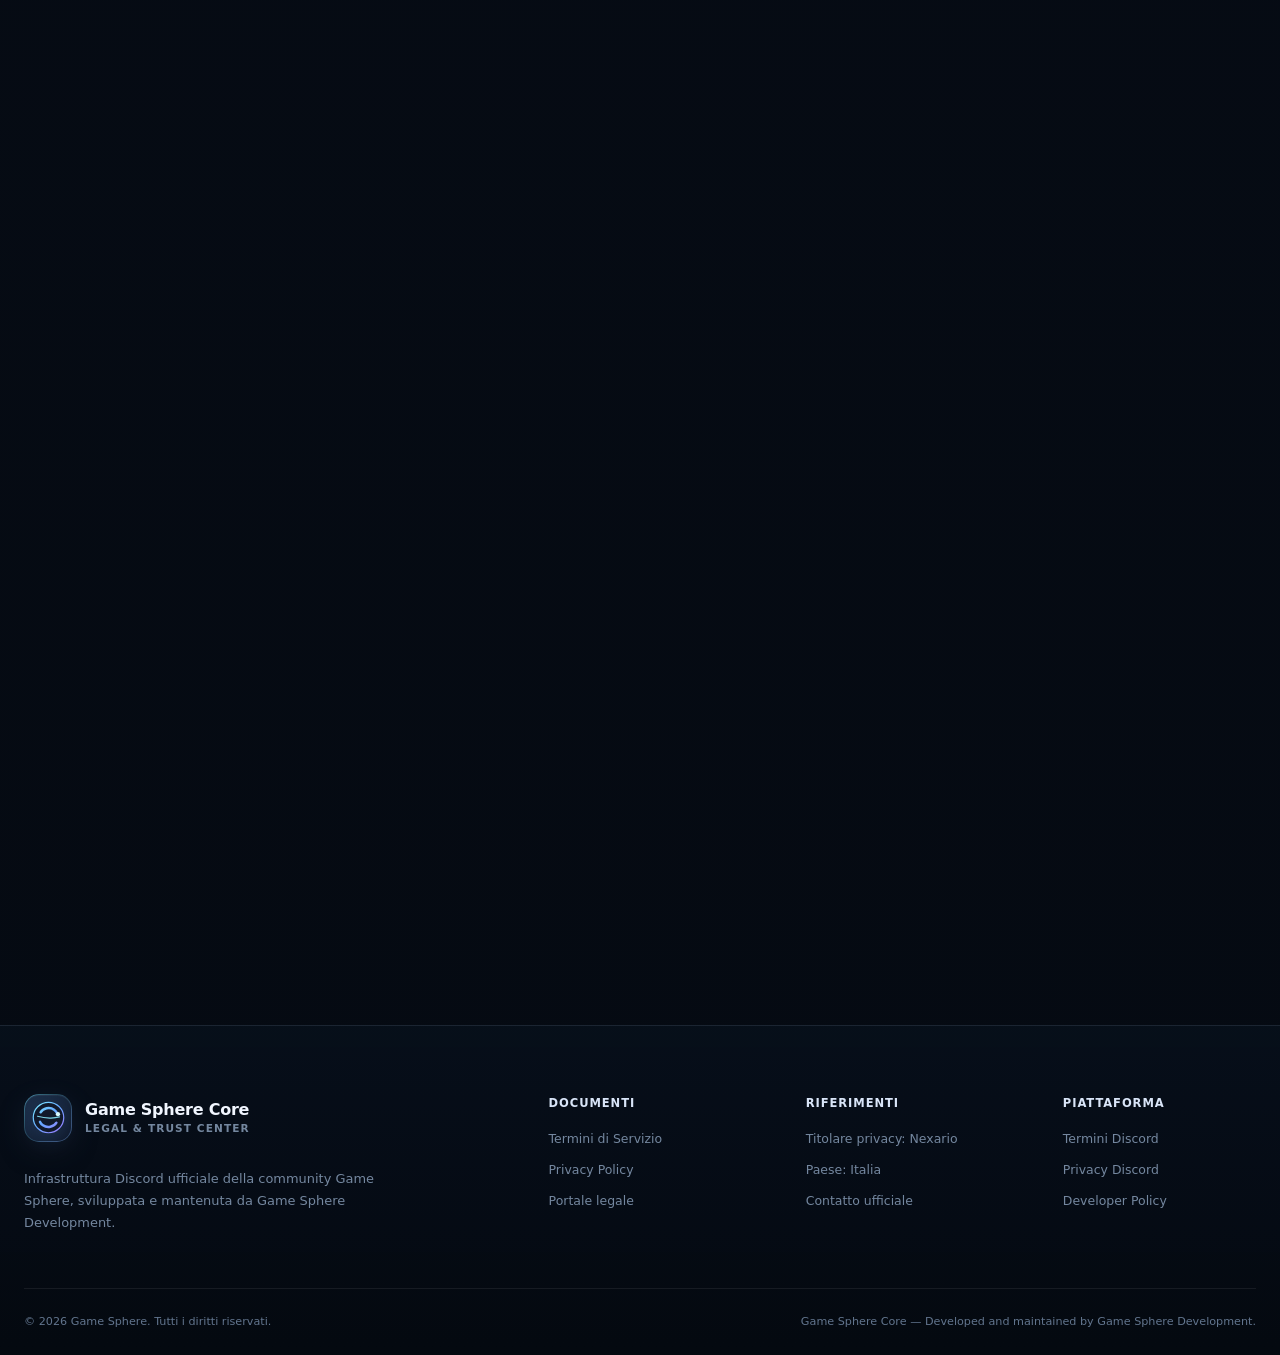
==== commit 5339cfa9: "Clarify Windows download and add email problem reporting" ====
--- a/index.html
+++ b/index.html
@@ -52,8 +52,8 @@
           <p class="hero-lead">Game Sphere Core coordina sicurezza, moderazione, assistenza e servizi della community in un’unica infrastruttura Discord. Questo portale rende accessibili regole, responsabilità e trattamento dei dati con la stessa precisione del sistema che descrive.</p>
 
           <div class="hero-actions">
-  <a class="button button-primary" href="https://github.com/gamespherestaff-source/game-sphere-launcher-updates/releases/download/v1.4.3/Game-Sphere-Setup.exe">
-    <span>Scarica Game Sphere</span>
+  <a class="button button-primary" href="https://github.com/gamespherestaff-source/game-sphere-launcher-updates/releases/download/v1.4.4/Game-Sphere-Setup-v1.4.4.zip">
+    <span>Scarica Game Sphere per Windows</span>
     <svg viewBox="0 0 24 24" aria-hidden="true"><path d="m12 3v12m0 0 5-5m-5 5-5-5M5 19h14"/></svg>
   </a>
 
@@ -65,6 +65,8 @@
     Consulta i Termini
   </a>
 </div>
+
+          <p class="hero-lead">Launcher per PC Windows. Hai un problema? <a href="mailto:gamesphere.staff@gmail.com?subject=Segnalazione%20problema%20Game%20Sphere">Segnala un problema via email</a>. Indica dispositivo, browser e cosa non funziona; non inviare password o codici.</p>
 
           <dl class="hero-facts">
             <div><dt>Titolare privacy</dt><dd>Nexario</dd></div>
--- a/style.css
+++ b/style.css
@@ -2850,3 +2850,60 @@
     color: #111;
   }
 }
+
+/* Game Sphere motion trial: decorative Core only; text reveals unchanged. */
+@media (prefers-reduced-motion: no-preference) {
+  .core-visual .visual-orbit { pointer-events: none; }
+  .core-visual .visual-orbit::after {
+    content: "";
+    position: absolute;
+    top: 50%;
+    left: 0;
+    width: 6px;
+    height: 6px;
+    border: 1px solid rgba(var(--cyan-rgb), 0.65);
+    border-radius: 2px;
+    background: rgba(var(--cyan-rgb), 0.4);
+    box-shadow: 0 0 12px rgba(var(--cyan-rgb), 0.3);
+    transform: translate(-50%, -50%);
+  }
+  .core-visual .visual-orbit-a {
+    animation: gs-orbit-turn 36s linear infinite;
+  }
+  .core-visual .visual-orbit-b {
+    animation: gs-orbit-turn 48s linear infinite reverse;
+  }
+  .core-visual .visual-orbit-b::after {
+    border-color: rgba(var(--violet-rgb), 0.7);
+    background: rgba(var(--violet-rgb), 0.42);
+  }
+  .core-visual .core-center::before {
+    animation: gs-orbit-turn 55s linear infinite;
+  }
+  .core-visual .core-node-one {
+    animation: gs-node-drift 8s ease-in-out -1.2s infinite;
+  }
+  .core-visual .core-node-two {
+    animation: gs-node-drift 10s ease-in-out -3.6s infinite reverse;
+  }
+  .core-visual .core-node-three {
+    animation: gs-node-drift 9s ease-in-out -5s infinite;
+  }
+  .core-visual .core-node i {
+    animation: gs-signal-breathe 6s ease-in-out infinite;
+  }
+  .core-visual .core-node-two i { animation-delay: -2s; }
+  .core-visual .core-node-three i { animation-delay: -4s; }
+  @keyframes gs-orbit-turn {
+    from { transform: rotate(0deg); }
+    to { transform: rotate(360deg); }
+  }
+  @keyframes gs-node-drift {
+    0%, 100% { transform: translate3d(0, 0, 0); }
+    50% { transform: translate3d(3px, -7px, 0); }
+  }
+  @keyframes gs-signal-breathe {
+    0%, 100% { opacity: 0.65; }
+    50% { opacity: 1; }
+  }
+}
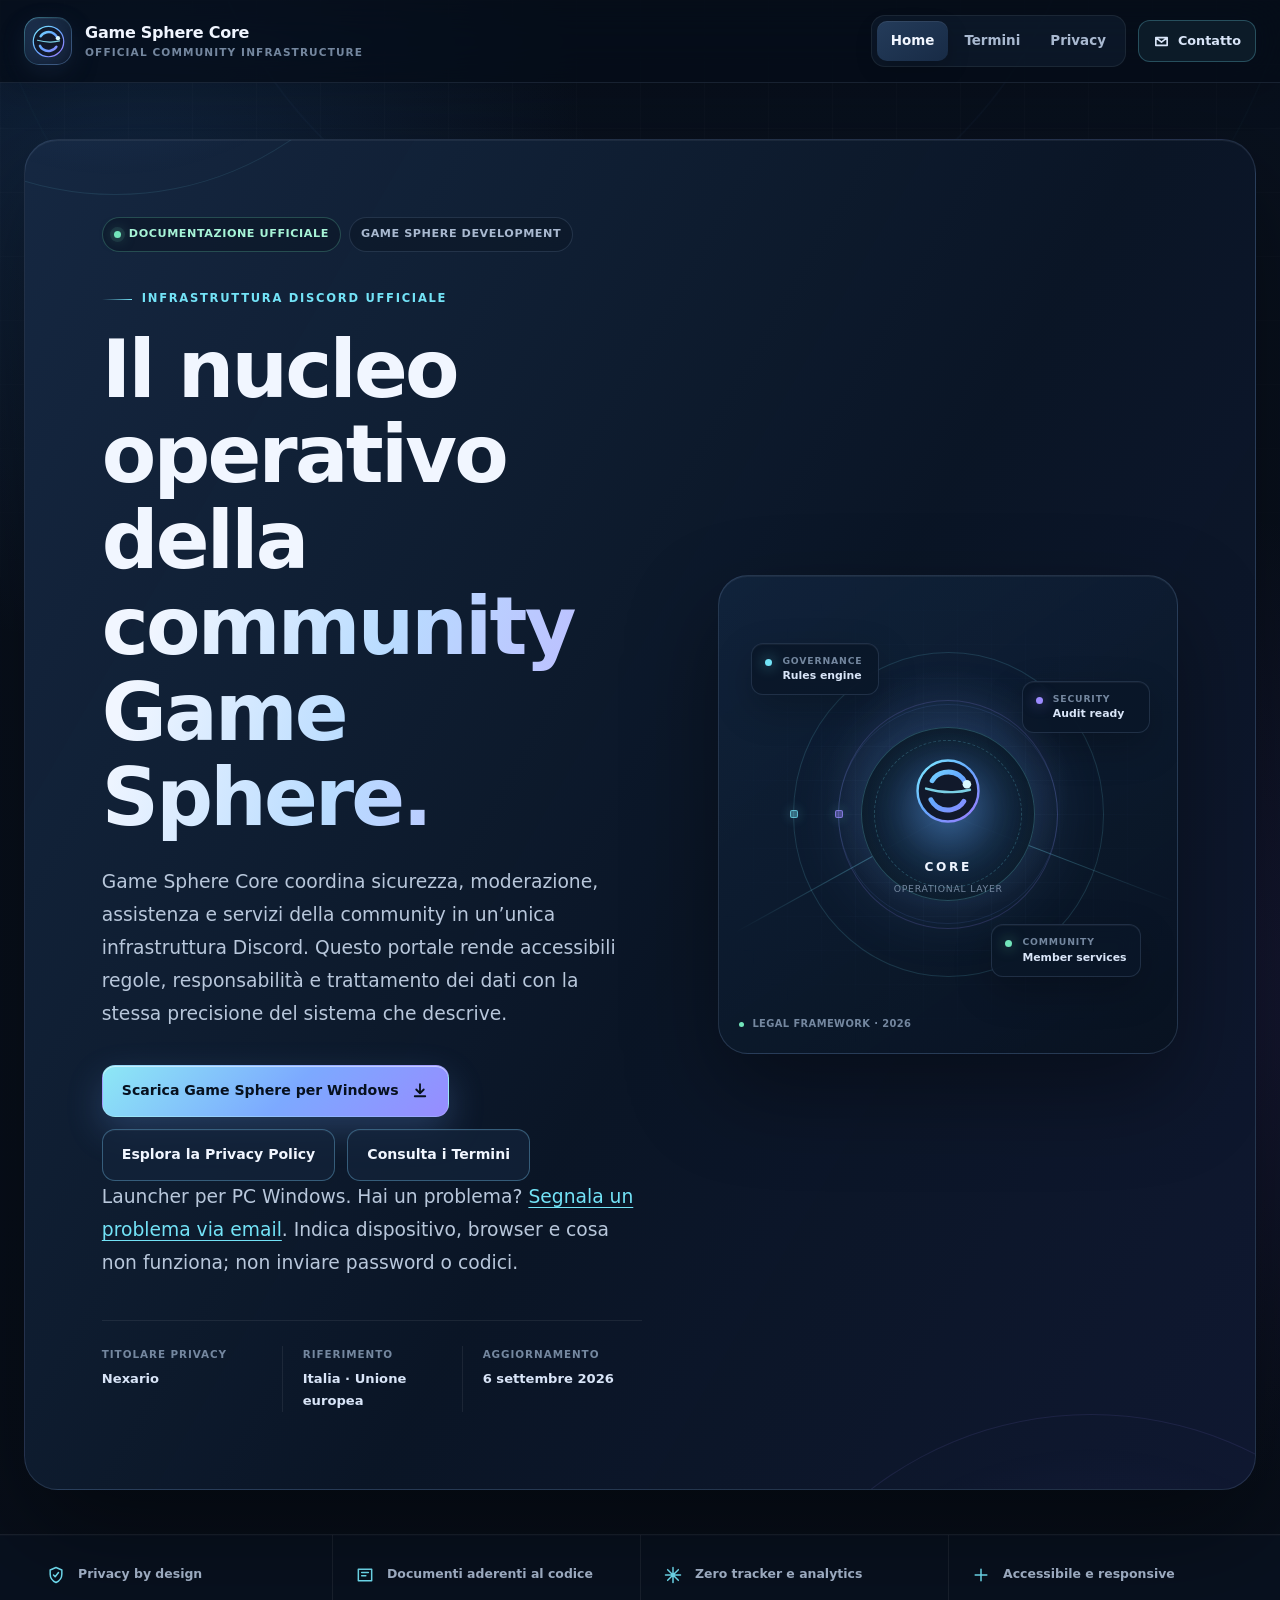
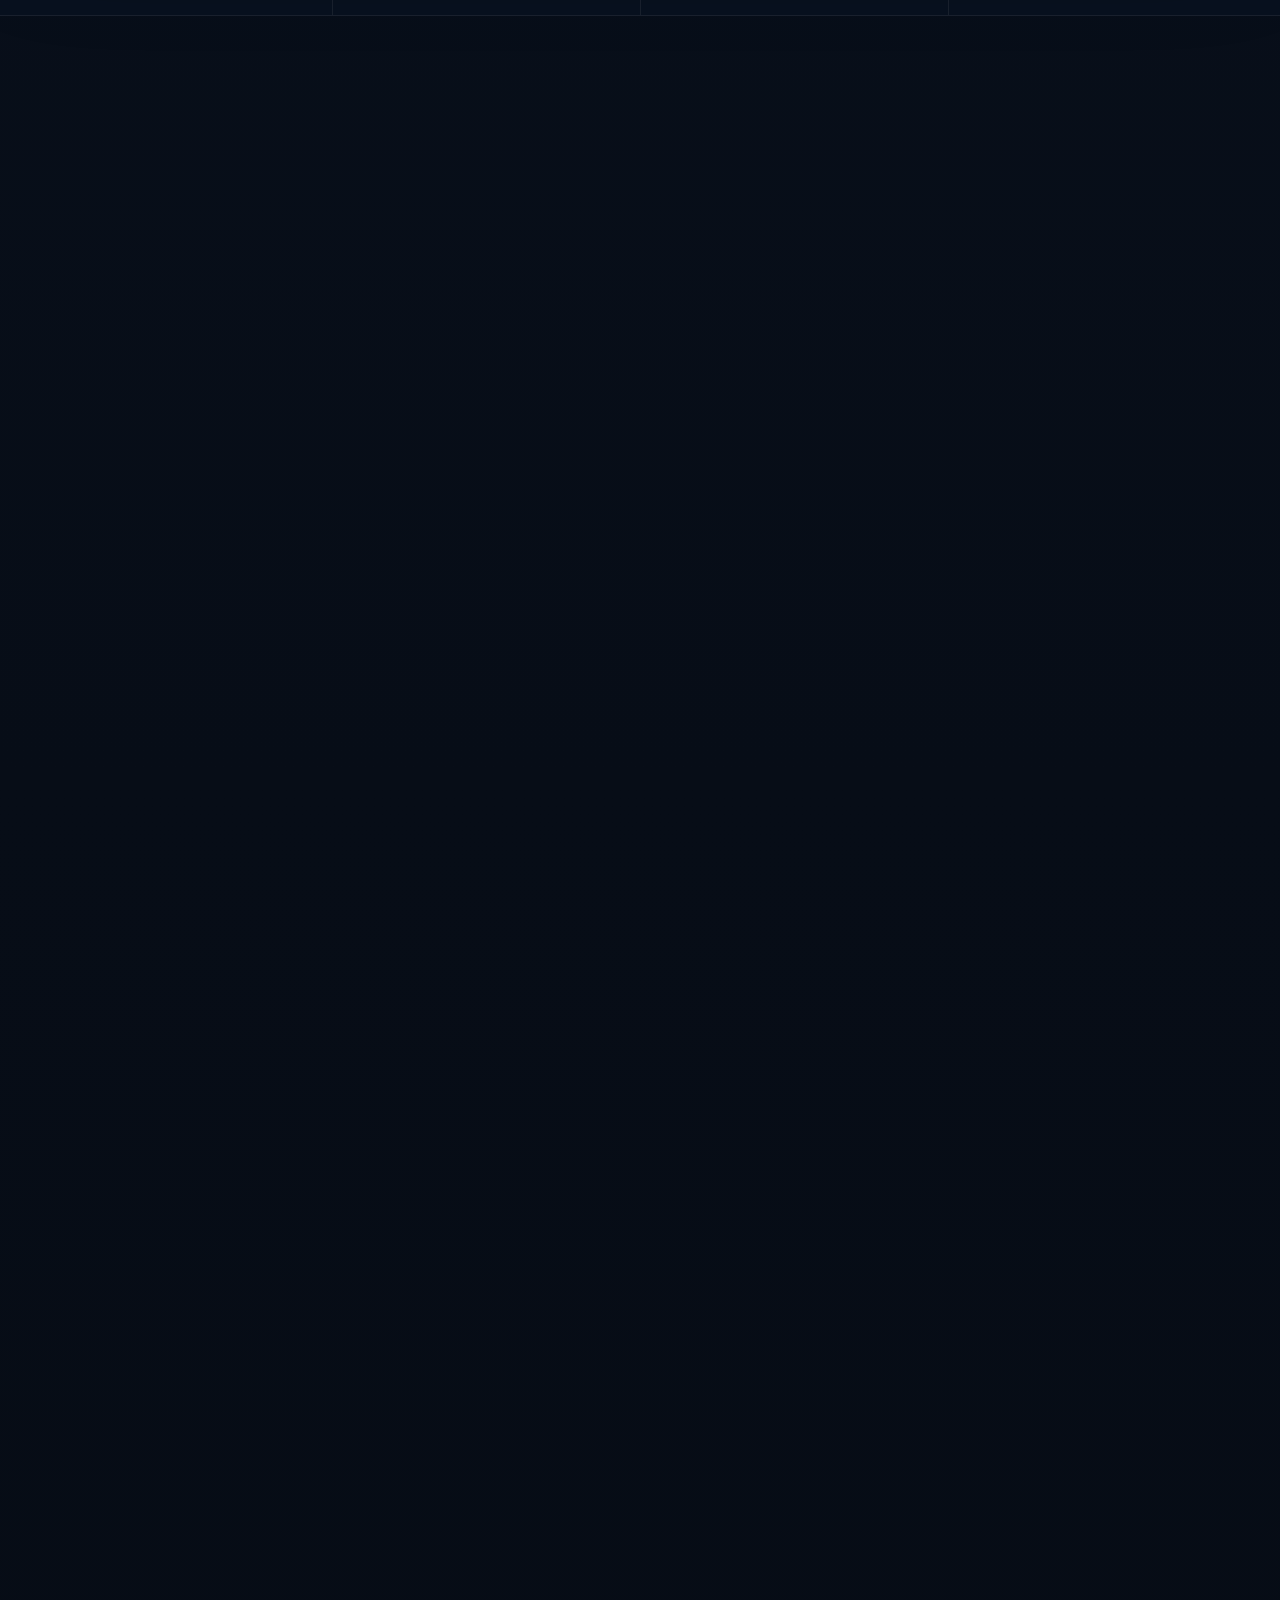
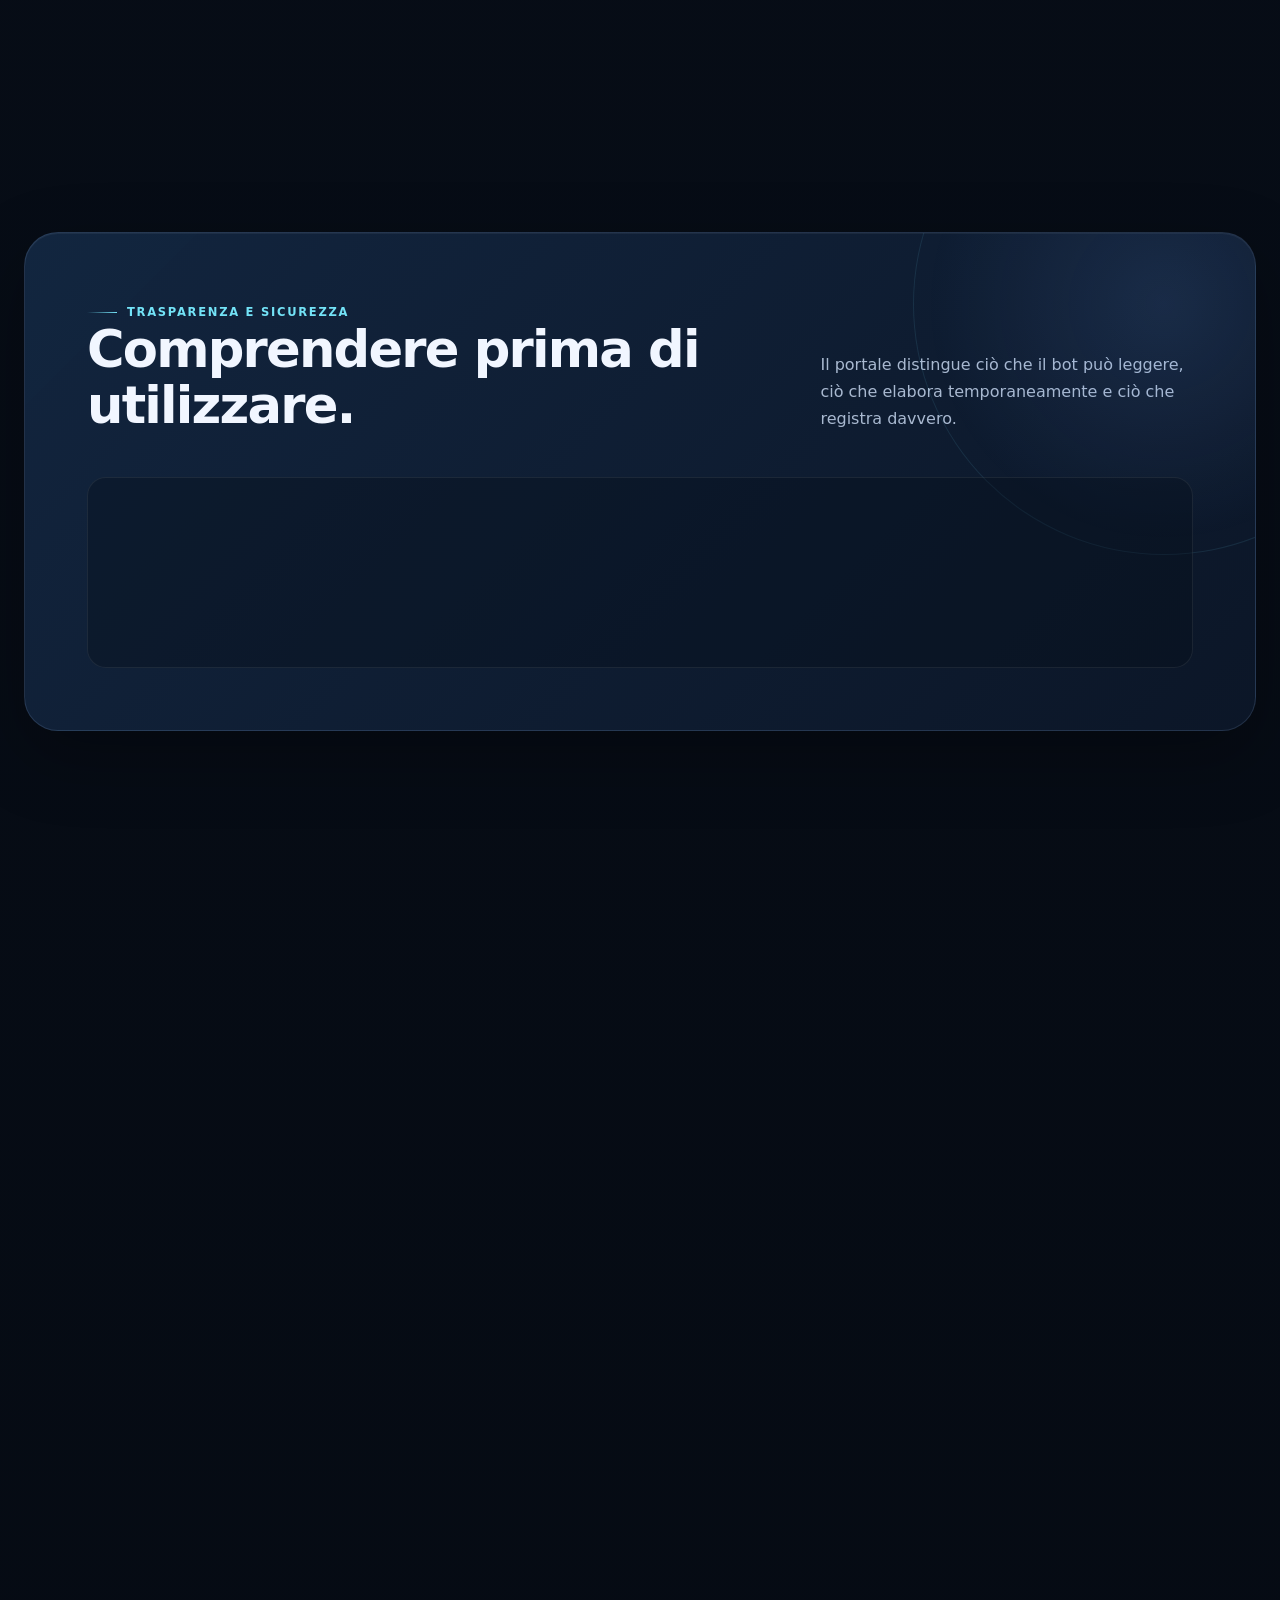
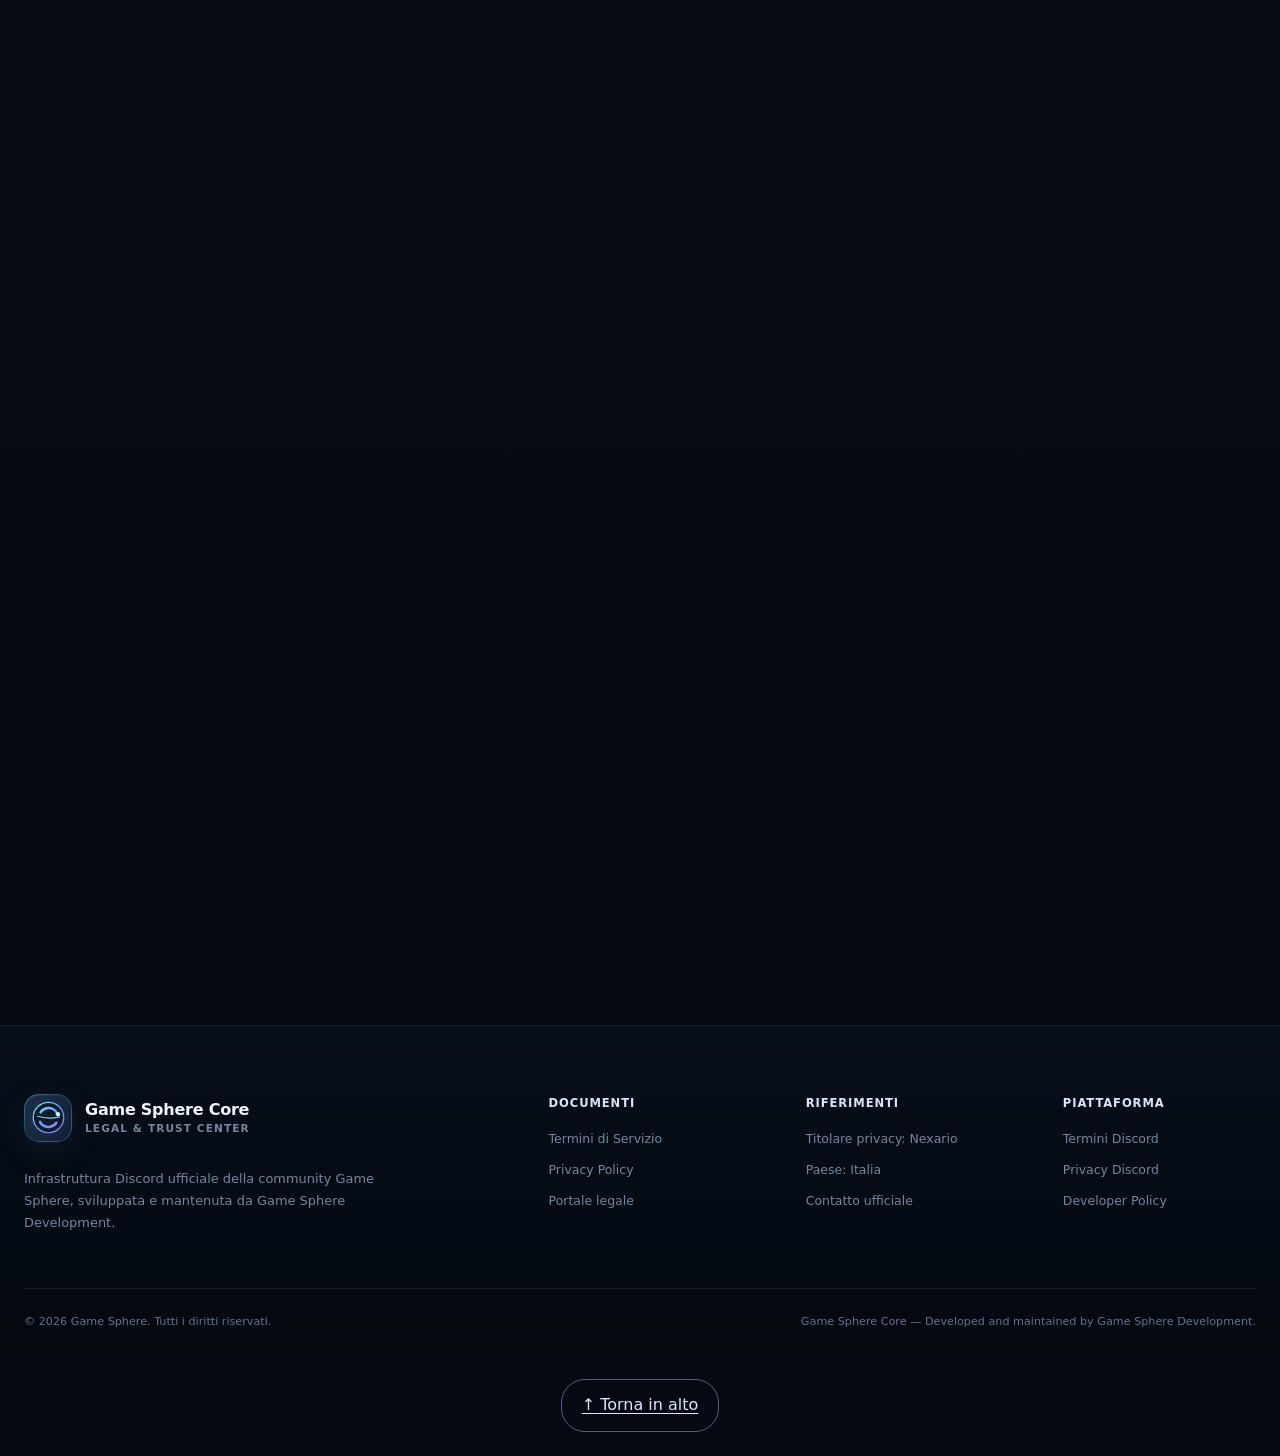
==== commit 581e3ecc: "Add reversible document search, sharing, print and navigation utilities" ====
--- a/index.html
+++ b/index.html
@@ -1,355 +1,367 @@
-<!doctype html>
-<html lang="it">
-<head>
-  <meta charset="utf-8">
-  <meta name="viewport" content="width=device-width, initial-scale=1">
-  <meta name="color-scheme" content="dark">
-  <meta name="theme-color" content="#08111f">
-  <meta name="description" content="Portale legale ufficiale di Game Sphere Core: Termini di Servizio e Privacy Policy.">
-  <meta http-equiv="Content-Security-Policy" content="default-src 'self'; img-src 'self' data:; style-src 'self'; script-src 'self'; object-src 'none'; base-uri 'self'; form-action 'none'; upgrade-insecure-requests">
-  <title>Game Sphere Core — Portale legale</title>
-  <link rel="icon" href="assets/brand-mark.svg" type="image/svg+xml">
-  <link rel="stylesheet" href="style.css">
-  <script src="site.js" defer></script>
-</head>
-<body class="home-page">
-  <a class="skip-link" href="#contenuto">Vai al contenuto</a>
-
-  <header class="site-header">
-    <div class="nav-shell">
-      <a class="brand" href="index.html" aria-label="Game Sphere Core — Home">
-        <span class="brand-emblem"><img src="assets/brand-mark.svg" width="46" height="46" alt=""></span>
-        <span class="brand-copy"><strong>Game Sphere Core</strong><span>Official community infrastructure</span></span>
-      </a>
-
-      <div class="nav-cluster">
-        <nav class="site-nav" aria-label="Navigazione principale">
-          <a href="index.html" aria-current="page">Home</a>
-          <a href="terms.html">Termini</a>
-          <a href="privacy.html">Privacy</a>
-        </nav>
-
-        <a class="nav-contact" href="mailto:gamesphere.staff@gmail.com" aria-label="Contatta Game Sphere">
-          <svg viewBox="0 0 24 24" aria-hidden="true"><path d="M4 6.5h16v11H4zM4.8 7.2 12 13l7.2-5.8"/></svg>
-          <span>Contatto</span>
-        </a>
-      </div>
-    </div>
-  </header>
-
-  <main id="contenuto">
-    <div class="page-shell hero-shell">
-      <section class="home-hero" aria-labelledby="hero-title">
-        <div class="hero-copy">
-          <div class="hero-badges" aria-label="Identità del servizio">
-            <span class="signal-badge signal-badge-live"><i aria-hidden="true"></i> Documentazione ufficiale</span>
-            <span class="signal-badge">Game Sphere Development</span>
-          </div>
-
-          <p class="eyebrow">Infrastruttura Discord ufficiale</p>
-          <h1 id="hero-title">Il nucleo operativo della <span>community Game Sphere.</span></h1>
-
-          <p class="hero-lead">Game Sphere Core coordina sicurezza, moderazione, assistenza e servizi della community in un’unica infrastruttura Discord. Questo portale rende accessibili regole, responsabilità e trattamento dei dati con la stessa precisione del sistema che descrive.</p>
-
-          <div class="hero-actions">
-  <a class="button button-primary" href="https://github.com/gamespherestaff-source/game-sphere-launcher-updates/releases/download/v1.4.4/Game-Sphere-Setup-v1.4.4.zip">
-    <span>Scarica Game Sphere per Windows</span>
-    <svg viewBox="0 0 24 24" aria-hidden="true"><path d="m12 3v12m0 0 5-5m-5 5-5-5M5 19h14"/></svg>
-  </a>
-
-  <a class="button button-secondary" href="privacy.html">
-    Esplora la Privacy Policy
-  </a>
-
-  <a class="button button-secondary" href="terms.html">
-    Consulta i Termini
-  </a>
-</div>
-
-          <p class="hero-lead">Launcher per PC Windows. Hai un problema? <a href="mailto:gamesphere.staff@gmail.com?subject=Segnalazione%20problema%20Game%20Sphere">Segnala un problema via email</a>. Indica dispositivo, browser e cosa non funziona; non inviare password o codici.</p>
-
-          <dl class="hero-facts">
-            <div><dt>Titolare privacy</dt><dd>Nexario</dd></div>
-            <div><dt>Riferimento</dt><dd>Italia · Unione europea</dd></div>
-            <div><dt>Aggiornamento</dt><dd><time data-legal-date datetime="2026-09-06">6 settembre 2026</time></dd></div>
-          </dl>
-        </div>
-
-        <div class="core-visual" aria-hidden="true">
-          <div class="visual-grid"></div>
-          <span class="visual-orbit visual-orbit-a"></span>
-          <span class="visual-orbit visual-orbit-b"></span>
-          <span class="core-beam core-beam-a"></span>
-          <span class="core-beam core-beam-b"></span>
-
-          <div class="core-center">
-            <span class="core-halo"></span>
-            <img src="assets/brand-mark.svg" width="118" height="118" alt="">
-            <strong>CORE</strong>
-            <small>Operational layer</small>
-          </div>
-
-          <div class="core-node core-node-one"><i></i><span>Governance</span><strong>Rules engine</strong></div>
-          <div class="core-node core-node-two"><i></i><span>Security</span><strong>Audit ready</strong></div>
-          <div class="core-node core-node-three"><i></i><span>Community</span><strong>Member services</strong></div>
-          <div class="core-status"><span></span> Legal framework · 2026</div>
-        </div>
-      </section>
-    </div>
-
-    <div class="trust-rail" aria-label="Principi del portale">
-      <div class="page-shell trust-rail-inner">
-        <div><svg viewBox="0 0 24 24" aria-hidden="true"><path d="m12 3 7 3v5c0 4.6-2.9 8-7 10-4.1-2-7-5.4-7-10V6zM9 12l2 2 4-5"/></svg><span>Privacy by design</span></div>
-        <div><svg viewBox="0 0 24 24" aria-hidden="true"><path d="M4 19V5h16v14zM8 9h8M8 13h5"/></svg><span>Documenti aderenti al codice</span></div>
-        <div><svg viewBox="0 0 24 24" aria-hidden="true"><path d="M12 3v18M3 12h18M5.6 5.6l12.8 12.8M18.4 5.6 5.6 18.4"/></svg><span>Zero tracker e analytics</span></div>
-        <div><svg viewBox="0 0 24 24" aria-hidden="true"><path d="M5 12h14M12 5v14"/></svg><span>Accessibile e responsive</span></div>
-      </div>
-    </div>
-
-    <div class="page-shell content-shell">
-      <section class="home-section documents-section" aria-labelledby="documents-title">
-        <div class="section-heading section-heading-centered">
-          <p class="eyebrow">Legal library</p>
-          <h2 id="documents-title">Due documenti. Un quadro trasparente.</h2>
-          <p>Contenuti costruiti sulle funzioni realmente presenti in Game Sphere Core, organizzati per essere consultati e compresi rapidamente.</p>
-        </div>
-
-        <div class="legal-entry-grid">
-          <article class="legal-entry-card legal-entry-terms">
-            <div class="entry-topline">
-              <span class="document-type">Documento 01</span>
-              <span class="document-state"><i aria-hidden="true"></i> Versione corrente</span>
-            </div>
-
-            <div class="entry-icon" aria-hidden="true">
-              <svg viewBox="0 0 32 32"><path d="M8 4h11l5 5v19H8zM19 4v6h5M12 15h8M12 20h8"/></svg>
-            </div>
-
-            <h3>Termini di Servizio</h3>
-            <p>Regole di utilizzo, responsabilità, moderazione, automazioni, ticket, sistemi RP e rapporto con le piattaforme esterne.</p>
-
-            <dl class="entry-metadata">
-              <div><dt>Sezioni</dt><dd>20</dd></div>
-              <div><dt>Lingua</dt><dd>Italiano</dd></div>
-              <div><dt>Formato</dt><dd>HTML</dd></div>
-            </dl>
-
-            <a class="entry-link" href="terms.html"><span>Apri i Termini</span><svg viewBox="0 0 24 24" aria-hidden="true"><path d="m9 5 7 7-7 7"/></svg></a>
-          </article>
-
-          <article class="legal-entry-card legal-entry-privacy">
-            <div class="entry-topline">
-              <span class="document-type">Documento 02</span>
-              <span class="document-state"><i aria-hidden="true"></i> GDPR oriented</span>
-            </div>
-
-            <div class="entry-icon" aria-hidden="true">
-              <svg viewBox="0 0 32 32"><path d="m16 3 10 4v7c0 6.4-4.1 11.2-10 14-5.9-2.8-10-7.6-10-14V7zM12 16l3 3 6-8"/></svg>
-            </div>
-
-            <h3>Privacy Policy</h3>
-            <p>Dati Discord e Minecraft, messaggi, ticket, sanzioni, log, archiviazione, servizi esterni, retention e diritti degli utenti.</p>
-
-            <dl class="entry-metadata">
-              <div><dt>Sezioni</dt><dd>17</dd></div>
-              <div><dt>Quadro</dt><dd>GDPR</dd></div>
-              <div><dt>Audit</dt><dd>Codice</dd></div>
-            </dl>
-
-            <a class="entry-link" href="privacy.html"><span>Apri la Privacy Policy</span><svg viewBox="0 0 24 24" aria-hidden="true"><path d="m9 5 7 7-7 7"/></svg></a>
-          </article>
-        </div>
-      </section>
-
-      <section class="home-section operations-section" aria-labelledby="operations-title">
-        <div class="section-heading section-heading-split">
-          <div>
-            <p class="eyebrow">Core capabilities</p>
-            <h2 id="operations-title">Cosa fa Game Sphere Core</h2>
-          </div>
-
-          <p>Un livello operativo centralizzato per i processi che tengono ordinata, sicura e accessibile la community.</p>
-        </div>
-
-        <div class="capability-grid">
-          <article class="capability-card capability-card-wide">
-            <span class="capability-icon"><svg viewBox="0 0 24 24" aria-hidden="true"><path d="M12 3 4 7v5c0 4.7 3.1 8 8 10 4.9-2 8-5.3 8-10V7zM8 12h8M12 8v8"/></svg></span>
-            <div><span class="capability-label">Governance</span><h3>Moderazione e sicurezza</h3><p>Warning, strike, sospensioni, sanzioni Minecraft, blacklist, casellario RP e log di audit a supporto delle decisioni dello Staff.</p></div>
-            <span class="capability-code">GOV-01</span>
-          </article>
-
-          <article class="capability-card">
-            <span class="capability-icon"><svg viewBox="0 0 24 24" aria-hidden="true"><path d="M4 5h16v11H8l-4 4zM8 9h8M8 12h5"/></svg></span>
-            <span class="capability-label">Support</span>
-            <h3>Ticket e assistenza</h3>
-            <p>Apertura, presa in carico, inattività controllata, gestione delle pratiche prolungate e transcript delle conversazioni.</p>
-          </article>
-
-          <article class="capability-card">
-            <span class="capability-icon"><svg viewBox="0 0 24 24" aria-hidden="true"><path d="M12 3v18M3 8l9-5 9 5-9 5zM3 16l9 5 9-5"/></svg></span>
-            <span class="capability-label">Identity</span>
-            <h3>Discord e Minecraft</h3>
-            <p>Verifica dell’account Minecraft, gestione dei ruoli e continuità dell’identità nella community.</p>
-          </article>
-
-          <article class="capability-card capability-card-wide">
-            <span class="capability-icon"><svg viewBox="0 0 24 24" aria-hidden="true"><path d="M4 19h16M6 16V8h12v8M9 8V5h6v3M9 12h6"/></svg></span>
-            <div><span class="capability-label">Community operations</span><h3>Servizi, pratiche e sistemi RP</h3><p>Ore Staff, pratiche cittadine, recensioni, denunce, multe virtuali, Acrea Bank, annunci e automazioni operative.</p></div>
-            <span class="capability-code">OPS-04</span>
-          </article>
-        </div>
-      </section>
-
-      <section class="home-section security-section" aria-labelledby="security-title">
-        <div class="security-panel">
-          <div class="section-heading section-heading-split">
-            <div>
-              <p class="eyebrow">Trasparenza e sicurezza</p>
-              <h2 id="security-title">Comprendere prima di utilizzare.</h2>
-            </div>
-
-            <p>Il portale distingue ciò che il bot può leggere, ciò che elabora temporaneamente e ciò che registra davvero.</p>
-          </div>
-
-          <div class="security-grid">
-            <article><span>01</span><h3>Aderenza tecnica</h3><p>Le dichiarazioni riflettono il codice e gli archivi effettivamente analizzati.</p></article>
-            <article><span>02</span><h3>Retention prudente</h3><p>I dati restano solo finché necessari alle finalità operative, di sicurezza e audit.</p></article>
-            <article><span>03</span><h3>Nessun tracciamento</h3><p>Il portale non integra cookie applicativi, analytics, fingerprinting o pubblicità.</p></article>
-            <article><span>04</span><h3>Contatto diretto</h3><p>Richieste e comunicazioni possono essere inviate a gamesphere.staff@gmail.com.</p></article>
-          </div>
-        </div>
-      </section>
-
-      <section class="home-section faq-section" aria-labelledby="faq-title">
-        <div class="section-heading section-heading-split">
-          <div>
-            <p class="eyebrow">Supporto informativo</p>
-            <h2 id="faq-title">Domande frequenti</h2>
-          </div>
-
-          <p>Risposte rapide sul funzionamento, sulla gestione e sui documenti ufficiali di Game Sphere Core.</p>
-        </div>
-
-        <div class="faq-list" data-accordion>
-          <article class="faq-item">
-            <h3><button type="button" id="faq-question-1" aria-expanded="false" aria-controls="faq-answer-1"><span>Cos’è Game Sphere Core?</span><svg viewBox="0 0 24 24" aria-hidden="true"><path d="m6 9 6 6 6-6"/></svg></button></h3>
-            <div class="faq-answer" id="faq-answer-1" role="region" aria-labelledby="faq-question-1" aria-hidden="true" inert><div class="faq-answer-inner"><p>Game Sphere Core è l’applicazione Discord ufficiale della community Game Sphere. Coordina funzioni di assistenza, moderazione, sicurezza, gestione dello Staff, verifica Minecraft, servizi RP e automazioni della community.</p></div></div>
-          </article>
-
-          <article class="faq-item">
-            <h3><button type="button" id="faq-question-2" aria-expanded="false" aria-controls="faq-answer-2"><span>Chi gestisce Game Sphere Core?</span><svg viewBox="0 0 24 24" aria-hidden="true"><path d="m6 9 6 6 6-6"/></svg></button></h3>
-            <div class="faq-answer" id="faq-answer-2" role="region" aria-labelledby="faq-question-2" aria-hidden="true" inert><div class="faq-answer-inner"><p>Il progetto appartiene alla community Game Sphere ed è sviluppato e mantenuto da Game Sphere Development. Nexario è il responsabile del progetto e il Titolare del trattamento indicato nella Privacy Policy. Il Paese di riferimento è l’Italia.</p></div></div>
-          </article>
-
-          <article class="faq-item">
-            <h3><button type="button" id="faq-question-3" aria-expanded="false" aria-controls="faq-answer-3"><span>Game Sphere Core è disponibile 24/7?</span><svg viewBox="0 0 24 24" aria-hidden="true"><path d="m6 9 6 6 6-6"/></svg></button></h3>
-            <div class="faq-answer" id="faq-answer-3" role="region" aria-labelledby="faq-question-3" aria-hidden="true" inert><div class="faq-answer-inner"><p>No. Non è garantita una disponibilità continuativa o 24 ore su 24. Manutenzione, aggiornamenti, problemi di connettività o indisponibilità di Discord e degli altri provider possono interrompere temporaneamente il servizio.</p></div></div>
-          </article>
-
-          <article class="faq-item">
-            <h3><button type="button" id="faq-question-4" aria-expanded="false" aria-controls="faq-answer-4"><span>Quali dati utilizza il bot?</span><svg viewBox="0 0 24 24" aria-hidden="true"><path d="m6 9 6 6 6-6"/></svg></button></h3>
-            <div class="faq-answer" id="faq-answer-4" role="region" aria-labelledby="faq-question-4" aria-hidden="true" inert><div class="faq-answer-inner"><p>In base alla funzione utilizzata, il bot tratta identificativi e nomi Discord, ruoli, server e canali, comandi, ticket, dati di moderazione, collegamenti Minecraft e informazioni RP. La <a href="privacy.html">Privacy Policy</a> distingue in modo dettagliato dati accessibili, elaborazioni temporanee e dati effettivamente registrati.</p></div></div>
-          </article>
-
-          <article class="faq-item">
-            <h3><button type="button" id="faq-question-5" aria-expanded="false" aria-controls="faq-answer-5"><span>Dove vengono conservati i dati?</span><svg viewBox="0 0 24 24" aria-hidden="true"><path d="m6 9 6 6 6-6"/></svg></button></h3>
-            <div class="faq-answer" id="faq-answer-5" role="region" aria-labelledby="faq-question-5" aria-hidden="true" inert><div class="faq-answer-inner"><p>I dati persistenti sono conservati principalmente in file JSON nell’ambiente di esecuzione e in messaggi o log su Discord. La breve cronologia della funzione IA resta invece in memoria. I dati sono mantenuti finché necessari alle finalità dichiarate e poi rimossi o anonimizzati secondo la policy applicabile.</p></div></div>
-          </article>
-
-          <article class="faq-item">
-            <h3><button type="button" id="faq-question-6" aria-expanded="false" aria-controls="faq-answer-6"><span>Come vengono gestiti i ticket?</span><svg viewBox="0 0 24 24" aria-hidden="true"><path d="m6 9 6 6 6-6"/></svg></button></h3>
-            <div class="faq-answer" id="faq-answer-6" role="region" aria-labelledby="faq-question-6" aria-hidden="true" inert><div class="faq-answer-inner"><p>Durante l’apertura vengono registrati i metadati necessari alla gestione. Alla chiusura il bot genera un transcript testuale, inviato quando possibile all’autore del ticket e al canale di log configurato. I ticket inattivi possono essere chiusi automaticamente dopo il preavviso previsto. Se una pratica richiede più tempo o l’intervento di figure competenti, l’utente deve segnalarlo allo Staff: lo Staff può sospendere l’autochiusura e aggiungere al ticket il Magistrato, le FDO o altre figure autorizzate quando necessario.</p></div></div>
-          </article>
-
-          <article class="faq-item">
-            <h3><button type="button" id="faq-question-7" aria-expanded="false" aria-controls="faq-answer-7"><span>Come vengono gestite le sanzioni?</span><svg viewBox="0 0 24 24" aria-hidden="true"><path d="m6 9 6 6 6-6"/></svg></button></h3>
-            <div class="faq-answer" id="faq-answer-7" role="region" aria-labelledby="faq-question-7" aria-hidden="true" inert><div class="faq-answer-inner"><p>Lo Staff autorizzato può registrare warning, strike, sospensioni, rimozioni e altre misure con motivazione, autore, data ed eventuali prove. Alcune soglie producono conseguenze automatiche, ma le decisioni restano soggette a controllo umano e alle funzioni di revisione o revoca disponibili.</p></div></div>
-          </article>
-
-          <article class="faq-item">
-            <h3><button type="button" id="faq-question-8" aria-expanded="false" aria-controls="faq-answer-8"><span>Dove posso consultare i Termini di Servizio?</span><svg viewBox="0 0 24 24" aria-hidden="true"><path d="m6 9 6 6 6-6"/></svg></button></h3>
-            <div class="faq-answer" id="faq-answer-8" role="region" aria-labelledby="faq-question-8" aria-hidden="true" inert><div class="faq-answer-inner"><p>I Termini completi sono disponibili nella pagina <a href="terms.html">Termini di Servizio</a>, sempre raggiungibile dalla navigazione principale e dal footer.</p></div></div>
-          </article>
-
-          <article class="faq-item">
-            <h3><button type="button" id="faq-question-9" aria-expanded="false" aria-controls="faq-answer-9"><span>Dove posso consultare la Privacy Policy?</span><svg viewBox="0 0 24 24" aria-hidden="true"><path d="m6 9 6 6 6-6"/></svg></button></h3>
-            <div class="faq-answer" id="faq-answer-9" role="region" aria-labelledby="faq-question-9" aria-hidden="true" inert><div class="faq-answer-inner"><p>L’informativa completa è disponibile nella pagina <a href="privacy.html">Privacy Policy</a>, che descrive categorie di dati, finalità, archiviazione, servizi esterni, retention e diritti degli utenti.</p></div></div>
-          </article>
-
-          <article class="faq-item">
-            <h3><button type="button" id="faq-question-10" aria-expanded="false" aria-controls="faq-answer-10"><span>Come posso contattare Game Sphere?</span><svg viewBox="0 0 24 24" aria-hidden="true"><path d="m6 9 6 6 6-6"/></svg></button></h3>
-            <div class="faq-answer" id="faq-answer-10" role="region" aria-labelledby="faq-question-10" aria-hidden="true" inert><div class="faq-answer-inner"><p>Per assistenza, comunicazioni legali o richieste privacy puoi scrivere al contatto ufficiale <a href="mailto:gamesphere.staff@gmail.com">gamesphere.staff@gmail.com</a>, indicando chiaramente l’oggetto della richiesta.</p></div></div>
-          </article>
-        </div>
-      </section>
-
-      <section class="home-section staff-access-section" aria-labelledby="staff-access-title">
-        <div class="staff-access-card">
-          <div class="staff-access-icon" aria-hidden="true"><svg viewBox="0 0 24 24"><path d="M7 10V8a5 5 0 0 1 10 0v2M5 10h14v11H5zM12 14v3"/></svg></div>
-
-          <div class="staff-access-copy">
-            <span class="restricted-label"><i aria-hidden="true"></i> Restricted Access</span>
-            <h2 id="staff-access-title">Staff &amp; Developer Area</h2>
-            <p>Console operativa riservata allo Staff e agli sviluppatori autorizzati. L’accesso usa Discord OAuth2 con verifica server-side dell’account e del ruolo.</p>
-          </div>
-
-          <div class="staff-access-meta" aria-label="Requisiti di accesso">
-            <span>Discord OAuth2</span><span>Owner / Fondazione</span>
-          </div>
-
-          <a class="button button-secondary staff-access-button" href="https://game-sphere-core-auth.gamesphere-staff.workers.dev/login">Accedi con Discord<svg viewBox="0 0 24 24" aria-hidden="true"><path d="m9 5 7 7-7 7"/></svg></a>
-        </div>
-      </section>
-
-      <section class="contact-band" aria-labelledby="contact-title">
-        <div>
-          <span class="signal-badge">Referente · Nexario</span>
-          <h2 id="contact-title">Hai una domanda sui documenti?</h2>
-          <p>Contatta il team Game Sphere per chiarimenti, richieste privacy o revisioni.</p>
-        </div>
-
-        <a class="button button-light" href="mailto:gamesphere.staff@gmail.com">gamesphere.staff@gmail.com <svg viewBox="0 0 24 24" aria-hidden="true"><path d="m9 5 7 7-7 7"/></svg></a>
-      </section>
-    </div>
-  </main>
-
-  <footer class="site-footer">
-    <div class="footer-shell footer-grid">
-      <div class="footer-brand">
-        <a class="brand" href="index.html" aria-label="Game Sphere Core — Home">
-          <span class="brand-emblem"><img src="assets/brand-mark.svg" width="44" height="44" alt=""></span>
-          <span class="brand-copy"><strong>Game Sphere Core</strong><span>Legal &amp; trust center</span></span>
-        </a>
-
-        <p>Infrastruttura Discord ufficiale della community Game Sphere, sviluppata e mantenuta da Game Sphere Development.</p>
-      </div>
-
-      <div class="footer-column">
-        <strong>Documenti</strong>
-        <a href="terms.html">Termini di Servizio</a>
-        <a href="privacy.html">Privacy Policy</a>
-        <a href="index.html">Portale legale</a>
-      </div>
-
-      <div class="footer-column">
-        <strong>Riferimenti</strong>
-        <span>Titolare privacy: Nexario</span>
-        <span>Paese: Italia</span>
-        <a href="mailto:gamesphere.staff@gmail.com">Contatto ufficiale</a>
-      </div>
-
-      <div class="footer-column">
-        <strong>Piattaforma</strong>
-        <a href="https://discord.com/terms" rel="noopener noreferrer">Termini Discord</a>
-        <a href="https://discord.com/privacy" rel="noopener noreferrer">Privacy Discord</a>
-        <a href="https://support-dev.discord.com/hc/en-us/articles/8563934450327-Discord-Developer-Policy" rel="noopener noreferrer">Developer Policy</a>
-      </div>
-    </div>
-
-    <div class="footer-bottom page-shell">
-      <p>© 2026 Game Sphere. Tutti i diritti riservati.</p>
-      <p>Game Sphere Core — Developed and maintained by Game Sphere Development.</p>
-    </div>
-  </footer>
-</body>
-</html>
+<!doctype html>
+<html lang="it">
+<head>
+  <meta charset="utf-8">
+  <meta name="viewport" content="width=device-width, initial-scale=1">
+  <meta name="color-scheme" content="dark">
+  <meta name="theme-color" content="#08111f">
+  <meta name="description" content="Portale legale ufficiale di Game Sphere Core: Termini di Servizio e Privacy Policy.">
+  <meta http-equiv="Content-Security-Policy" content="default-src 'self'; img-src 'self' data:; style-src 'self'; script-src 'self'; object-src 'none'; base-uri 'self'; form-action 'none'; upgrade-insecure-requests">
+  <title>Game Sphere Core — Portale legale</title>
+  <link rel="icon" href="assets/brand-mark.svg" type="image/svg+xml">
+  <link rel="stylesheet" href="style.css">
+  <script src="site.js" defer></script>
+  <link rel="canonical" href="https://gamespherestaff-source.github.io/game-sphere-core-legal/">
+  <meta property="og:type" content="website">
+  <meta property="og:locale" content="it_IT">
+  <meta property="og:title" content="Game Sphere Core — Portale legale">
+  <meta property="og:description" content="Portale legale ufficiale di Game Sphere Core: Termini di Servizio e Privacy Policy.">
+  <meta property="og:url" content="https://gamespherestaff-source.github.io/game-sphere-core-legal/">
+  <meta property="og:image" content="https://gamespherestaff-source.github.io/game-sphere-core-legal/assets/social-card.png">
+  <meta property="og:image:width" content="1200">
+  <meta property="og:image:height" content="630">
+  <meta property="og:image:alt" content="Game Sphere Core — Termini, privacy e assistenza">
+  <meta name="twitter:card" content="summary_large_image">
+</head>
+<body class="home-page">
+  <a class="skip-link" href="#contenuto">Vai al contenuto</a>
+
+  <header class="site-header">
+    <div class="nav-shell">
+      <a class="brand" href="index.html" aria-label="Game Sphere Core — Home">
+        <span class="brand-emblem"><img src="assets/brand-mark.svg" width="46" height="46" alt=""></span>
+        <span class="brand-copy"><strong>Game Sphere Core</strong><span>Official community infrastructure</span></span>
+      </a>
+
+      <div class="nav-cluster">
+        <nav class="site-nav" aria-label="Navigazione principale">
+          <a href="index.html" aria-current="page">Home</a>
+          <a href="terms.html">Termini</a>
+          <a href="privacy.html">Privacy</a>
+        </nav>
+
+        <a class="nav-contact" href="mailto:gamesphere.staff@gmail.com" aria-label="Contatta Game Sphere">
+          <svg viewBox="0 0 24 24" aria-hidden="true"><path d="M4 6.5h16v11H4zM4.8 7.2 12 13l7.2-5.8"/></svg>
+          <span>Contatto</span>
+        </a>
+      </div>
+    </div>
+  </header>
+
+  <main id="contenuto">
+    <div class="page-shell hero-shell">
+      <section class="home-hero" aria-labelledby="hero-title">
+        <div class="hero-copy">
+          <div class="hero-badges" aria-label="Identità del servizio">
+            <span class="signal-badge signal-badge-live"><i aria-hidden="true"></i> Documentazione ufficiale</span>
+            <span class="signal-badge">Game Sphere Development</span>
+          </div>
+
+          <p class="eyebrow">Infrastruttura Discord ufficiale</p>
+          <h1 id="hero-title">Il nucleo operativo della <span>community Game Sphere.</span></h1>
+
+          <p class="hero-lead">Game Sphere Core coordina sicurezza, moderazione, assistenza e servizi della community in un’unica infrastruttura Discord. Questo portale rende accessibili regole, responsabilità e trattamento dei dati con la stessa precisione del sistema che descrive.</p>
+
+          <div class="hero-actions">
+  <a class="button button-primary" href="https://github.com/gamespherestaff-source/game-sphere-launcher-updates/releases/download/v1.4.4/Game-Sphere-Setup-v1.4.4.zip">
+    <span>Scarica Game Sphere per Windows</span>
+    <svg viewBox="0 0 24 24" aria-hidden="true"><path d="m12 3v12m0 0 5-5m-5 5-5-5M5 19h14"/></svg>
+  </a>
+
+  <a class="button button-secondary" href="privacy.html">
+    Esplora la Privacy Policy
+  </a>
+
+  <a class="button button-secondary" href="terms.html">
+    Consulta i Termini
+  </a>
+</div>
+
+          <p class="hero-lead">Launcher per PC Windows. Hai un problema? <a href="mailto:gamesphere.staff@gmail.com?subject=Segnalazione%20problema%20Game%20Sphere">Segnala un problema via email</a>. Indica dispositivo, browser e cosa non funziona; non inviare password o codici.</p>
+
+          <dl class="hero-facts">
+            <div><dt>Titolare privacy</dt><dd>Nexario</dd></div>
+            <div><dt>Riferimento</dt><dd>Italia · Unione europea</dd></div>
+            <div><dt>Aggiornamento</dt><dd><time data-legal-date datetime="2026-09-06">6 settembre 2026</time></dd></div>
+          </dl>
+        </div>
+
+        <div class="core-visual" aria-hidden="true">
+          <div class="visual-grid"></div>
+          <span class="visual-orbit visual-orbit-a"></span>
+          <span class="visual-orbit visual-orbit-b"></span>
+          <span class="core-beam core-beam-a"></span>
+          <span class="core-beam core-beam-b"></span>
+
+          <div class="core-center">
+            <span class="core-halo"></span>
+            <img src="assets/brand-mark.svg" width="118" height="118" alt="">
+            <strong>CORE</strong>
+            <small>Operational layer</small>
+          </div>
+
+          <div class="core-node core-node-one"><i></i><span>Governance</span><strong>Rules engine</strong></div>
+          <div class="core-node core-node-two"><i></i><span>Security</span><strong>Audit ready</strong></div>
+          <div class="core-node core-node-three"><i></i><span>Community</span><strong>Member services</strong></div>
+          <div class="core-status"><span></span> Legal framework · 2026</div>
+        </div>
+      </section>
+    </div>
+
+    <div class="trust-rail" aria-label="Principi del portale">
+      <div class="page-shell trust-rail-inner">
+        <div><svg viewBox="0 0 24 24" aria-hidden="true"><path d="m12 3 7 3v5c0 4.6-2.9 8-7 10-4.1-2-7-5.4-7-10V6zM9 12l2 2 4-5"/></svg><span>Privacy by design</span></div>
+        <div><svg viewBox="0 0 24 24" aria-hidden="true"><path d="M4 19V5h16v14zM8 9h8M8 13h5"/></svg><span>Documenti aderenti al codice</span></div>
+        <div><svg viewBox="0 0 24 24" aria-hidden="true"><path d="M12 3v18M3 12h18M5.6 5.6l12.8 12.8M18.4 5.6 5.6 18.4"/></svg><span>Zero tracker e analytics</span></div>
+        <div><svg viewBox="0 0 24 24" aria-hidden="true"><path d="M5 12h14M12 5v14"/></svg><span>Accessibile e responsive</span></div>
+      </div>
+    </div>
+
+    <div class="page-shell content-shell">
+      <section class="home-section documents-section" aria-labelledby="documents-title">
+        <div class="section-heading section-heading-centered">
+          <p class="eyebrow">Legal library</p>
+          <h2 id="documents-title">Due documenti. Un quadro trasparente.</h2>
+          <p>Contenuti costruiti sulle funzioni realmente presenti in Game Sphere Core, organizzati per essere consultati e compresi rapidamente.</p>
+        </div>
+
+        <div class="legal-entry-grid">
+          <article class="legal-entry-card legal-entry-terms">
+            <div class="entry-topline">
+              <span class="document-type">Documento 01</span>
+              <span class="document-state"><i aria-hidden="true"></i> Versione corrente</span>
+            </div>
+
+            <div class="entry-icon" aria-hidden="true">
+              <svg viewBox="0 0 32 32"><path d="M8 4h11l5 5v19H8zM19 4v6h5M12 15h8M12 20h8"/></svg>
+            </div>
+
+            <h3>Termini di Servizio</h3>
+            <p>Regole di utilizzo, responsabilità, moderazione, automazioni, ticket, sistemi RP e rapporto con le piattaforme esterne.</p>
+
+            <dl class="entry-metadata">
+              <div><dt>Sezioni</dt><dd>20</dd></div>
+              <div><dt>Lingua</dt><dd>Italiano</dd></div>
+              <div><dt>Formato</dt><dd>HTML</dd></div>
+            </dl>
+
+            <a class="entry-link" href="terms.html"><span>Apri i Termini</span><svg viewBox="0 0 24 24" aria-hidden="true"><path d="m9 5 7 7-7 7"/></svg></a>
+          </article>
+
+          <article class="legal-entry-card legal-entry-privacy">
+            <div class="entry-topline">
+              <span class="document-type">Documento 02</span>
+              <span class="document-state"><i aria-hidden="true"></i> GDPR oriented</span>
+            </div>
+
+            <div class="entry-icon" aria-hidden="true">
+              <svg viewBox="0 0 32 32"><path d="m16 3 10 4v7c0 6.4-4.1 11.2-10 14-5.9-2.8-10-7.6-10-14V7zM12 16l3 3 6-8"/></svg>
+            </div>
+
+            <h3>Privacy Policy</h3>
+            <p>Dati Discord e Minecraft, messaggi, ticket, sanzioni, log, archiviazione, servizi esterni, retention e diritti degli utenti.</p>
+
+            <dl class="entry-metadata">
+              <div><dt>Sezioni</dt><dd>17</dd></div>
+              <div><dt>Quadro</dt><dd>GDPR</dd></div>
+              <div><dt>Audit</dt><dd>Codice</dd></div>
+            </dl>
+
+            <a class="entry-link" href="privacy.html"><span>Apri la Privacy Policy</span><svg viewBox="0 0 24 24" aria-hidden="true"><path d="m9 5 7 7-7 7"/></svg></a>
+          </article>
+        </div>
+      </section>
+
+      <section class="home-section operations-section" aria-labelledby="operations-title">
+        <div class="section-heading section-heading-split">
+          <div>
+            <p class="eyebrow">Core capabilities</p>
+            <h2 id="operations-title">Cosa fa Game Sphere Core</h2>
+          </div>
+
+          <p>Un livello operativo centralizzato per i processi che tengono ordinata, sicura e accessibile la community.</p>
+        </div>
+
+        <div class="capability-grid">
+          <article class="capability-card capability-card-wide">
+            <span class="capability-icon"><svg viewBox="0 0 24 24" aria-hidden="true"><path d="M12 3 4 7v5c0 4.7 3.1 8 8 10 4.9-2 8-5.3 8-10V7zM8 12h8M12 8v8"/></svg></span>
+            <div><span class="capability-label">Governance</span><h3>Moderazione e sicurezza</h3><p>Warning, strike, sospensioni, sanzioni Minecraft, blacklist, casellario RP e log di audit a supporto delle decisioni dello Staff.</p></div>
+            <span class="capability-code">GOV-01</span>
+          </article>
+
+          <article class="capability-card">
+            <span class="capability-icon"><svg viewBox="0 0 24 24" aria-hidden="true"><path d="M4 5h16v11H8l-4 4zM8 9h8M8 12h5"/></svg></span>
+            <span class="capability-label">Support</span>
+            <h3>Ticket e assistenza</h3>
+            <p>Apertura, presa in carico, inattività controllata, gestione delle pratiche prolungate e transcript delle conversazioni.</p>
+          </article>
+
+          <article class="capability-card">
+            <span class="capability-icon"><svg viewBox="0 0 24 24" aria-hidden="true"><path d="M12 3v18M3 8l9-5 9 5-9 5zM3 16l9 5 9-5"/></svg></span>
+            <span class="capability-label">Identity</span>
+            <h3>Discord e Minecraft</h3>
+            <p>Verifica dell’account Minecraft, gestione dei ruoli e continuità dell’identità nella community.</p>
+          </article>
+
+          <article class="capability-card capability-card-wide">
+            <span class="capability-icon"><svg viewBox="0 0 24 24" aria-hidden="true"><path d="M4 19h16M6 16V8h12v8M9 8V5h6v3M9 12h6"/></svg></span>
+            <div><span class="capability-label">Community operations</span><h3>Servizi, pratiche e sistemi RP</h3><p>Ore Staff, pratiche cittadine, recensioni, denunce, multe virtuali, Acrea Bank, annunci e automazioni operative.</p></div>
+            <span class="capability-code">OPS-04</span>
+          </article>
+        </div>
+      </section>
+
+      <section class="home-section security-section" aria-labelledby="security-title">
+        <div class="security-panel">
+          <div class="section-heading section-heading-split">
+            <div>
+              <p class="eyebrow">Trasparenza e sicurezza</p>
+              <h2 id="security-title">Comprendere prima di utilizzare.</h2>
+            </div>
+
+            <p>Il portale distingue ciò che il bot può leggere, ciò che elabora temporaneamente e ciò che registra davvero.</p>
+          </div>
+
+          <div class="security-grid">
+            <article><span>01</span><h3>Aderenza tecnica</h3><p>Le dichiarazioni riflettono il codice e gli archivi effettivamente analizzati.</p></article>
+            <article><span>02</span><h3>Retention prudente</h3><p>I dati restano solo finché necessari alle finalità operative, di sicurezza e audit.</p></article>
+            <article><span>03</span><h3>Nessun tracciamento</h3><p>Il portale non integra cookie applicativi, analytics, fingerprinting o pubblicità.</p></article>
+            <article><span>04</span><h3>Contatto diretto</h3><p>Richieste e comunicazioni possono essere inviate a gamesphere.staff@gmail.com.</p></article>
+          </div>
+        </div>
+      </section>
+
+      <section class="home-section faq-section" aria-labelledby="faq-title">
+        <div class="section-heading section-heading-split">
+          <div>
+            <p class="eyebrow">Supporto informativo</p>
+            <h2 id="faq-title">Domande frequenti</h2>
+          </div>
+
+          <p>Risposte rapide sul funzionamento, sulla gestione e sui documenti ufficiali di Game Sphere Core.</p>
+        </div>
+
+        <div class="faq-list" data-accordion>
+          <article class="faq-item">
+            <h3><button type="button" id="faq-question-1" aria-expanded="false" aria-controls="faq-answer-1"><span>Cos’è Game Sphere Core?</span><svg viewBox="0 0 24 24" aria-hidden="true"><path d="m6 9 6 6 6-6"/></svg></button></h3>
+            <div class="faq-answer" id="faq-answer-1" role="region" aria-labelledby="faq-question-1" aria-hidden="true" inert><div class="faq-answer-inner"><p>Game Sphere Core è l’applicazione Discord ufficiale della community Game Sphere. Coordina funzioni di assistenza, moderazione, sicurezza, gestione dello Staff, verifica Minecraft, servizi RP e automazioni della community.</p></div></div>
+          </article>
+
+          <article class="faq-item">
+            <h3><button type="button" id="faq-question-2" aria-expanded="false" aria-controls="faq-answer-2"><span>Chi gestisce Game Sphere Core?</span><svg viewBox="0 0 24 24" aria-hidden="true"><path d="m6 9 6 6 6-6"/></svg></button></h3>
+            <div class="faq-answer" id="faq-answer-2" role="region" aria-labelledby="faq-question-2" aria-hidden="true" inert><div class="faq-answer-inner"><p>Il progetto appartiene alla community Game Sphere ed è sviluppato e mantenuto da Game Sphere Development. Nexario è il responsabile del progetto e il Titolare del trattamento indicato nella Privacy Policy. Il Paese di riferimento è l’Italia.</p></div></div>
+          </article>
+
+          <article class="faq-item">
+            <h3><button type="button" id="faq-question-3" aria-expanded="false" aria-controls="faq-answer-3"><span>Game Sphere Core è disponibile 24/7?</span><svg viewBox="0 0 24 24" aria-hidden="true"><path d="m6 9 6 6 6-6"/></svg></button></h3>
+            <div class="faq-answer" id="faq-answer-3" role="region" aria-labelledby="faq-question-3" aria-hidden="true" inert><div class="faq-answer-inner"><p>No. Non è garantita una disponibilità continuativa o 24 ore su 24. Manutenzione, aggiornamenti, problemi di connettività o indisponibilità di Discord e degli altri provider possono interrompere temporaneamente il servizio.</p></div></div>
+          </article>
+
+          <article class="faq-item">
+            <h3><button type="button" id="faq-question-4" aria-expanded="false" aria-controls="faq-answer-4"><span>Quali dati utilizza il bot?</span><svg viewBox="0 0 24 24" aria-hidden="true"><path d="m6 9 6 6 6-6"/></svg></button></h3>
+            <div class="faq-answer" id="faq-answer-4" role="region" aria-labelledby="faq-question-4" aria-hidden="true" inert><div class="faq-answer-inner"><p>In base alla funzione utilizzata, il bot tratta identificativi e nomi Discord, ruoli, server e canali, comandi, ticket, dati di moderazione, collegamenti Minecraft e informazioni RP. La <a href="privacy.html">Privacy Policy</a> distingue in modo dettagliato dati accessibili, elaborazioni temporanee e dati effettivamente registrati.</p></div></div>
+          </article>
+
+          <article class="faq-item">
+            <h3><button type="button" id="faq-question-5" aria-expanded="false" aria-controls="faq-answer-5"><span>Dove vengono conservati i dati?</span><svg viewBox="0 0 24 24" aria-hidden="true"><path d="m6 9 6 6 6-6"/></svg></button></h3>
+            <div class="faq-answer" id="faq-answer-5" role="region" aria-labelledby="faq-question-5" aria-hidden="true" inert><div class="faq-answer-inner"><p>I dati persistenti sono conservati principalmente in file JSON nell’ambiente di esecuzione e in messaggi o log su Discord. La breve cronologia della funzione IA resta invece in memoria. I dati sono mantenuti finché necessari alle finalità dichiarate e poi rimossi o anonimizzati secondo la policy applicabile.</p></div></div>
+          </article>
+
+          <article class="faq-item">
+            <h3><button type="button" id="faq-question-6" aria-expanded="false" aria-controls="faq-answer-6"><span>Come vengono gestiti i ticket?</span><svg viewBox="0 0 24 24" aria-hidden="true"><path d="m6 9 6 6 6-6"/></svg></button></h3>
+            <div class="faq-answer" id="faq-answer-6" role="region" aria-labelledby="faq-question-6" aria-hidden="true" inert><div class="faq-answer-inner"><p>Durante l’apertura vengono registrati i metadati necessari alla gestione. Alla chiusura il bot genera un transcript testuale, inviato quando possibile all’autore del ticket e al canale di log configurato. I ticket inattivi possono essere chiusi automaticamente dopo il preavviso previsto. Se una pratica richiede più tempo o l’intervento di figure competenti, l’utente deve segnalarlo allo Staff: lo Staff può sospendere l’autochiusura e aggiungere al ticket il Magistrato, le FDO o altre figure autorizzate quando necessario.</p></div></div>
+          </article>
+
+          <article class="faq-item">
+            <h3><button type="button" id="faq-question-7" aria-expanded="false" aria-controls="faq-answer-7"><span>Come vengono gestite le sanzioni?</span><svg viewBox="0 0 24 24" aria-hidden="true"><path d="m6 9 6 6 6-6"/></svg></button></h3>
+            <div class="faq-answer" id="faq-answer-7" role="region" aria-labelledby="faq-question-7" aria-hidden="true" inert><div class="faq-answer-inner"><p>Lo Staff autorizzato può registrare warning, strike, sospensioni, rimozioni e altre misure con motivazione, autore, data ed eventuali prove. Alcune soglie producono conseguenze automatiche, ma le decisioni restano soggette a controllo umano e alle funzioni di revisione o revoca disponibili.</p></div></div>
+          </article>
+
+          <article class="faq-item">
+            <h3><button type="button" id="faq-question-8" aria-expanded="false" aria-controls="faq-answer-8"><span>Dove posso consultare i Termini di Servizio?</span><svg viewBox="0 0 24 24" aria-hidden="true"><path d="m6 9 6 6 6-6"/></svg></button></h3>
+            <div class="faq-answer" id="faq-answer-8" role="region" aria-labelledby="faq-question-8" aria-hidden="true" inert><div class="faq-answer-inner"><p>I Termini completi sono disponibili nella pagina <a href="terms.html">Termini di Servizio</a>, sempre raggiungibile dalla navigazione principale e dal footer.</p></div></div>
+          </article>
+
+          <article class="faq-item">
+            <h3><button type="button" id="faq-question-9" aria-expanded="false" aria-controls="faq-answer-9"><span>Dove posso consultare la Privacy Policy?</span><svg viewBox="0 0 24 24" aria-hidden="true"><path d="m6 9 6 6 6-6"/></svg></button></h3>
+            <div class="faq-answer" id="faq-answer-9" role="region" aria-labelledby="faq-question-9" aria-hidden="true" inert><div class="faq-answer-inner"><p>L’informativa completa è disponibile nella pagina <a href="privacy.html">Privacy Policy</a>, che descrive categorie di dati, finalità, archiviazione, servizi esterni, retention e diritti degli utenti.</p></div></div>
+          </article>
+
+          <article class="faq-item">
+            <h3><button type="button" id="faq-question-10" aria-expanded="false" aria-controls="faq-answer-10"><span>Come posso contattare Game Sphere?</span><svg viewBox="0 0 24 24" aria-hidden="true"><path d="m6 9 6 6 6-6"/></svg></button></h3>
+            <div class="faq-answer" id="faq-answer-10" role="region" aria-labelledby="faq-question-10" aria-hidden="true" inert><div class="faq-answer-inner"><p>Per assistenza, comunicazioni legali o richieste privacy puoi scrivere al contatto ufficiale <a href="mailto:gamesphere.staff@gmail.com">gamesphere.staff@gmail.com</a>, indicando chiaramente l’oggetto della richiesta.</p></div></div>
+          </article>
+        </div>
+      </section>
+
+      <section class="home-section staff-access-section" aria-labelledby="staff-access-title">
+        <div class="staff-access-card">
+          <div class="staff-access-icon" aria-hidden="true"><svg viewBox="0 0 24 24"><path d="M7 10V8a5 5 0 0 1 10 0v2M5 10h14v11H5zM12 14v3"/></svg></div>
+
+          <div class="staff-access-copy">
+            <span class="restricted-label"><i aria-hidden="true"></i> Restricted Access</span>
+            <h2 id="staff-access-title">Staff &amp; Developer Area</h2>
+            <p>Console operativa riservata allo Staff e agli sviluppatori autorizzati. L’accesso usa Discord OAuth2 con verifica server-side dell’account e del ruolo.</p>
+          </div>
+
+          <div class="staff-access-meta" aria-label="Requisiti di accesso">
+            <span>Discord OAuth2</span><span>Owner / Fondazione</span>
+          </div>
+
+          <a class="button button-secondary staff-access-button" href="https://game-sphere-core-auth.gamesphere-staff.workers.dev/login">Accedi con Discord<svg viewBox="0 0 24 24" aria-hidden="true"><path d="m9 5 7 7-7 7"/></svg></a>
+        </div>
+      </section>
+
+      <section class="contact-band" aria-labelledby="contact-title">
+        <div>
+          <span class="signal-badge">Referente · Nexario</span>
+          <h2 id="contact-title">Hai una domanda sui documenti?</h2>
+          <p>Contatta il team Game Sphere per chiarimenti, richieste privacy o revisioni.</p>
+        </div>
+
+        <a class="button button-light" href="mailto:gamesphere.staff@gmail.com">gamesphere.staff@gmail.com <svg viewBox="0 0 24 24" aria-hidden="true"><path d="m9 5 7 7-7 7"/></svg></a>
+      </section>
+    </div>
+  </main>
+
+  <footer class="site-footer">
+    <div class="footer-shell footer-grid">
+      <div class="footer-brand">
+        <a class="brand" href="index.html" aria-label="Game Sphere Core — Home">
+          <span class="brand-emblem"><img src="assets/brand-mark.svg" width="44" height="44" alt=""></span>
+          <span class="brand-copy"><strong>Game Sphere Core</strong><span>Legal &amp; trust center</span></span>
+        </a>
+
+        <p>Infrastruttura Discord ufficiale della community Game Sphere, sviluppata e mantenuta da Game Sphere Development.</p>
+      </div>
+
+      <div class="footer-column">
+        <strong>Documenti</strong>
+        <a href="terms.html">Termini di Servizio</a>
+        <a href="privacy.html">Privacy Policy</a>
+        <a href="index.html">Portale legale</a>
+      </div>
+
+      <div class="footer-column">
+        <strong>Riferimenti</strong>
+        <span>Titolare privacy: Nexario</span>
+        <span>Paese: Italia</span>
+        <a href="mailto:gamesphere.staff@gmail.com">Contatto ufficiale</a>
+      </div>
+
+      <div class="footer-column">
+        <strong>Piattaforma</strong>
+        <a href="https://discord.com/terms" rel="noopener noreferrer">Termini Discord</a>
+        <a href="https://discord.com/privacy" rel="noopener noreferrer">Privacy Discord</a>
+        <a href="https://support-dev.discord.com/hc/en-us/articles/8563934450327-Discord-Developer-Policy" rel="noopener noreferrer">Developer Policy</a>
+      </div>
+    </div>
+
+    <div class="footer-bottom page-shell">
+      <p>© 2026 Game Sphere. Tutti i diritti riservati.</p>
+      <p>Game Sphere Core — Developed and maintained by Game Sphere Development.</p>
+    </div>
+  </footer>
+  <a class="back-top" href="#contenuto" aria-label="Torna all’inizio del contenuto">↑ Torna in alto</a>
+</body>
+</html>
--- a/style.css
+++ b/style.css
@@ -1,2909 +1,2937 @@
-:root {
-  color-scheme: dark;
-  --canvas: #070d17;
-  --canvas-deep: #050a12;
-  --canvas-soft: #0a1321;
-  --navy: #0e1a2c;
-  --navy-raised: #122239;
-  --panel: rgba(16, 30, 50, 0.84);
-  --panel-strong: rgba(20, 37, 61, 0.96);
-  --panel-soft: rgba(25, 44, 70, 0.58);
-  --panel-frosted: rgba(14, 27, 46, 0.72);
-  --line: rgba(170, 205, 255, 0.14);
-  --line-bright: rgba(126, 211, 255, 0.34);
-  --line-subtle: rgba(255, 255, 255, 0.07);
-  --ink: #f1f6ff;
-  --ink-soft: #d9e5f8;
-  --muted: #a9b9d0;
-  --subtle: #74879f;
-  --cyan: #73e3f7;
-  --blue: #71a7ff;
-  --violet: #9d8bff;
-  --mint: #72e4ba;
-  --amber: #f4c675;
-  --rose: #f599ad;
-  --cyan-rgb: 115, 227, 247;
-  --blue-rgb: 113, 167, 255;
-  --violet-rgb: 157, 139, 255;
-  --shadow-lg: 0 40px 110px rgba(0, 0, 0, 0.42);
-  --shadow-md: 0 24px 70px rgba(0, 0, 0, 0.28);
-  --shadow-sm: 0 14px 38px rgba(0, 0, 0, 0.22);
-  --radius-xl: 34px;
-  --radius-lg: 26px;
-  --radius-md: 19px;
-  --radius-sm: 13px;
-  --max: 1240px;
-  --reading-progress: 0%;
-}
-
-* {
-  box-sizing: border-box;
-}
-
-html {
-  scroll-behavior: smooth;
-  scroll-padding-top: 112px;
-}
-
-body {
-  min-width: 320px;
-  margin: 0;
-  overflow-x: hidden;
-  background:
-    radial-gradient(circle at 10% 3%, rgba(54, 126, 210, 0.18), transparent 29rem),
-    radial-gradient(circle at 91% 16%, rgba(111, 78, 205, 0.14), transparent 31rem),
-    linear-gradient(180deg, #09111e 0%, var(--canvas) 38%, var(--canvas-deep) 100%);
-  color: var(--ink-soft);
-  font-family: Inter, "Segoe UI Variable Text", "Segoe UI", ui-sans-serif, system-ui, -apple-system, BlinkMacSystemFont, sans-serif;
-  font-size: 16px;
-  line-height: 1.68;
-  text-rendering: optimizeLegibility;
-  -webkit-font-smoothing: antialiased;
-}
-
-body::before,
-body::after {
-  position: fixed;
-  inset: 0;
-  z-index: -2;
-  content: "";
-  pointer-events: none;
-}
-
-body::before {
-  background-image:
-    linear-gradient(rgba(255, 255, 255, 0.018) 1px, transparent 1px),
-    linear-gradient(90deg, rgba(255, 255, 255, 0.018) 1px, transparent 1px);
-  background-size: 64px 64px;
-  mask-image: linear-gradient(to bottom, black 0%, rgba(0, 0, 0, 0.55) 44%, transparent 88%);
-}
-
-body::after {
-  z-index: -1;
-  background:
-    radial-gradient(circle at 50% -20%, transparent 0, transparent 28rem, rgba(113, 167, 255, 0.04) 28.1rem, transparent 28.2rem),
-    radial-gradient(circle at 50% -20%, transparent 0, transparent 42rem, rgba(115, 227, 247, 0.025) 42.1rem, transparent 42.2rem);
-}
-
-::selection {
-  background: rgba(var(--cyan-rgb), 0.25);
-  color: var(--ink);
-}
-
-a {
-  color: var(--cyan);
-  text-decoration-thickness: 1px;
-  text-underline-offset: 0.2em;
-}
-
-a:hover {
-  color: #c8f8ff;
-}
-
-a:focus-visible,
-button:focus-visible,
-[tabindex="0"]:focus-visible {
-  outline: 3px solid rgba(var(--cyan-rgb), 0.8);
-  outline-offset: 4px;
-  border-radius: 8px;
-}
-
-img,
-svg {
-  display: block;
-  max-width: 100%;
-}
-
-svg path,
-svg circle,
-svg polyline {
-  vector-effect: non-scaling-stroke;
-}
-
-h1,
-h2,
-h3,
-h4 {
-  margin-top: 0;
-  color: var(--ink);
-  font-family: "Segoe UI Variable Display", Inter, "Segoe UI", ui-sans-serif, system-ui, sans-serif;
-  line-height: 1.08;
-  letter-spacing: -0.035em;
-}
-
-h2 {
-  font-size: clamp(2rem, 4vw, 3.45rem);
-}
-
-h3 {
-  font-size: 1.25rem;
-  letter-spacing: -0.022em;
-}
-
-.page-shell,
-.nav-shell,
-.footer-shell {
-  width: min(calc(100% - 48px), var(--max));
-  margin-inline: auto;
-}
-
-.skip-link {
-  position: fixed;
-  top: 12px;
-  left: 12px;
-  z-index: 1000;
-  transform: translateY(-170%);
-  padding: 11px 17px;
-  border-radius: 10px;
-  background: var(--ink);
-  color: var(--canvas);
-  font-weight: 800;
-  transition: transform 0.18s ease;
-}
-
-.skip-link:focus {
-  transform: translateY(0);
-}
-
-.reading-progress {
-  position: fixed;
-  inset: 0 0 auto;
-  z-index: 150;
-  height: 3px;
-  background: rgba(255, 255, 255, 0.04);
-  pointer-events: none;
-}
-
-.reading-progress::after {
-  display: block;
-  width: var(--reading-progress, 0%);
-  height: 100%;
-  border-radius: 0 999px 999px 0;
-  background: linear-gradient(90deg, var(--cyan), var(--blue), var(--violet));
-  box-shadow: 0 0 16px rgba(var(--cyan-rgb), 0.55);
-  content: "";
-  transition: width 0.08s linear;
-}
-
-/* Header */
-.site-header {
-  position: sticky;
-  top: 0;
-  z-index: 120;
-  border-bottom: 1px solid rgba(173, 207, 255, 0.11);
-  background: rgba(6, 13, 23, 0.76);
-  box-shadow: 0 12px 38px rgba(0, 0, 0, 0.16);
-  backdrop-filter: blur(22px) saturate(135%);
-}
-
-.nav-shell {
-  display: flex;
-  min-height: 82px;
-  align-items: center;
-  justify-content: space-between;
-  gap: 28px;
-}
-
-.brand {
-  display: inline-flex;
-  min-width: 0;
-  align-items: center;
-  gap: 13px;
-  color: var(--ink);
-  text-decoration: none;
-}
-
-.brand:hover {
-  color: var(--ink);
-}
-
-.brand-emblem {
-  position: relative;
-  display: grid;
-  flex: 0 0 auto;
-  width: 48px;
-  height: 48px;
-  place-items: center;
-  border: 1px solid rgba(var(--cyan-rgb), 0.18);
-  border-radius: 15px;
-  background: linear-gradient(145deg, rgba(34, 57, 88, 0.74), rgba(11, 21, 37, 0.82));
-  box-shadow: inset 0 1px 0 rgba(255, 255, 255, 0.05), 0 12px 28px rgba(0, 0, 0, 0.22);
-}
-
-.brand-emblem::after {
-  position: absolute;
-  inset: -1px;
-  border-radius: inherit;
-  background: linear-gradient(135deg, rgba(var(--cyan-rgb), 0.36), transparent 45%, rgba(var(--violet-rgb), 0.22));
-  content: "";
-  mask: linear-gradient(#000 0 0) content-box, linear-gradient(#000 0 0);
-  mask-composite: exclude;
-  padding: 1px;
-  pointer-events: none;
-}
-
-.brand-emblem img {
-  width: 39px;
-  height: 39px;
-  filter: drop-shadow(0 7px 15px rgba(var(--blue-rgb), 0.27));
-}
-
-.brand-copy {
-  display: grid;
-  min-width: 0;
-  line-height: 1.12;
-}
-
-.brand-copy strong {
-  overflow: hidden;
-  font-size: 1rem;
-  letter-spacing: -0.015em;
-  text-overflow: ellipsis;
-  white-space: nowrap;
-}
-
-.brand-copy span {
-  margin-top: 5px;
-  overflow: hidden;
-  color: var(--subtle);
-  font-size: 0.66rem;
-  font-weight: 760;
-  letter-spacing: 0.105em;
-  text-overflow: ellipsis;
-  text-transform: uppercase;
-  white-space: nowrap;
-}
-
-.nav-cluster,
-.site-nav {
-  display: flex;
-  align-items: center;
-}
-
-.nav-cluster {
-  gap: 12px;
-}
-
-.site-nav {
-  padding: 5px;
-  gap: 2px;
-  border: 1px solid var(--line-subtle);
-  border-radius: 14px;
-  background: rgba(19, 34, 55, 0.5);
-}
-
-.site-nav a {
-  position: relative;
-  padding: 9px 14px;
-  border-radius: 10px;
-  color: var(--muted);
-  font-size: 0.84rem;
-  font-weight: 720;
-  text-decoration: none;
-  transition: color 0.18s ease, background 0.18s ease, transform 0.18s ease;
-}
-
-.site-nav a:hover {
-  color: var(--ink);
-  transform: translateY(-1px);
-}
-
-.site-nav a[aria-current="page"] {
-  background: linear-gradient(145deg, rgba(48, 78, 115, 0.68), rgba(27, 49, 78, 0.78));
-  box-shadow: inset 0 1px 0 rgba(255, 255, 255, 0.07), 0 8px 22px rgba(0, 0, 0, 0.18);
-  color: var(--ink);
-}
-
-.nav-contact {
-  display: inline-flex;
-  min-height: 42px;
-  align-items: center;
-  gap: 8px;
-  padding: 9px 14px;
-  border: 1px solid rgba(var(--cyan-rgb), 0.26);
-  border-radius: 12px;
-  background: rgba(var(--cyan-rgb), 0.07);
-  color: var(--ink-soft);
-  font-size: 0.8rem;
-  font-weight: 750;
-  text-decoration: none;
-  transition: border-color 0.18s ease, background 0.18s ease, transform 0.18s ease;
-}
-
-.nav-contact:hover {
-  transform: translateY(-1px);
-  border-color: rgba(var(--cyan-rgb), 0.5);
-  background: rgba(var(--cyan-rgb), 0.12);
-  color: var(--ink);
-}
-
-.nav-contact svg {
-  width: 17px;
-  fill: none;
-  stroke: currentColor;
-  stroke-linecap: round;
-  stroke-linejoin: round;
-  stroke-width: 1.65;
-}
-
-/* Shared atoms */
-.eyebrow {
-  display: inline-flex;
-  align-items: center;
-  gap: 10px;
-  margin: 0 0 18px;
-  color: var(--cyan);
-  font-size: 0.72rem;
-  font-weight: 820;
-  letter-spacing: 0.15em;
-  text-transform: uppercase;
-}
-
-.eyebrow::before {
-  width: 30px;
-  height: 1px;
-  background: linear-gradient(90deg, transparent, currentColor);
-  content: "";
-}
-
-.hero-badges {
-  display: flex;
-  flex-wrap: wrap;
-  gap: 8px;
-  margin-bottom: 30px;
-}
-
-.signal-badge {
-  display: inline-flex;
-  align-items: center;
-  gap: 8px;
-  padding: 7px 11px;
-  border: 1px solid var(--line);
-  border-radius: 999px;
-  background: rgba(12, 24, 41, 0.68);
-  color: var(--muted);
-  font-size: 0.7rem;
-  font-weight: 760;
-  letter-spacing: 0.05em;
-  text-transform: uppercase;
-}
-
-.signal-badge-live {
-  border-color: rgba(114, 228, 186, 0.25);
-  color: #a7f4d7;
-}
-
-.signal-badge-live i,
-.document-state i {
-  width: 7px;
-  height: 7px;
-  border-radius: 50%;
-  background: var(--mint);
-  box-shadow: 0 0 0 4px rgba(114, 228, 186, 0.1), 0 0 14px rgba(114, 228, 186, 0.55);
-}
-
-.button {
-  display: inline-flex;
-  min-height: 52px;
-  align-items: center;
-  justify-content: center;
-  gap: 12px;
-  padding: 12px 19px;
-  border: 1px solid var(--line-bright);
-  border-radius: 13px;
-  color: var(--ink);
-  font-size: 0.88rem;
-  font-weight: 780;
-  text-decoration: none;
-  transition: transform 0.2s ease, border-color 0.2s ease, background 0.2s ease, box-shadow 0.2s ease;
-}
-
-.button svg,
-.entry-link svg {
-  width: 18px;
-  fill: none;
-  stroke: currentColor;
-  stroke-linecap: round;
-  stroke-linejoin: round;
-  stroke-width: 1.8;
-  transition: transform 0.2s ease;
-}
-
-.button:hover {
-  transform: translateY(-2px);
-  color: var(--ink);
-}
-
-.button:hover svg,
-.entry-link:hover svg {
-  transform: translateX(3px);
-}
-
-.button-primary {
-  border-color: rgba(255, 255, 255, 0.14);
-  background: linear-gradient(135deg, #8de8f5 0%, #7ca9ff 54%, #978cff 100%);
-  box-shadow: 0 14px 36px rgba(var(--blue-rgb), 0.24), inset 0 1px 0 rgba(255, 255, 255, 0.5);
-  color: #07111f;
-}
-
-.button-primary:hover {
-  box-shadow: 0 18px 44px rgba(var(--blue-rgb), 0.35), inset 0 1px 0 rgba(255, 255, 255, 0.55);
-  color: #030914;
-}
-
-.button-secondary {
-  background: rgba(19, 36, 59, 0.74);
-  box-shadow: inset 0 1px 0 rgba(255, 255, 255, 0.04);
-}
-
-.button-secondary:hover {
-  border-color: rgba(var(--cyan-rgb), 0.5);
-  background: rgba(29, 52, 82, 0.78);
-}
-
-/* Homepage hero */
-.hero-shell {
-  padding-block: 56px 44px;
-}
-
-.home-hero {
-  position: relative;
-  overflow: hidden;
-  display: grid;
-  min-height: 650px;
-  align-items: center;
-  grid-template-columns: minmax(0, 1.08fr) minmax(430px, 0.92fr);
-  gap: clamp(42px, 6vw, 84px);
-  padding: clamp(42px, 6vw, 80px);
-  border: 1px solid var(--line);
-  border-radius: var(--radius-xl);
-  background:
-    linear-gradient(120deg, rgba(21, 40, 66, 0.96), rgba(10, 21, 37, 0.91) 56%, rgba(15, 23, 48, 0.94)),
-    var(--navy);
-  box-shadow: var(--shadow-lg), inset 0 1px 0 rgba(255, 255, 255, 0.055);
-  isolation: isolate;
-}
-
-.home-hero::before,
-.home-hero::after {
-  position: absolute;
-  z-index: -1;
-  border-radius: 50%;
-  content: "";
-  pointer-events: none;
-}
-
-.home-hero::before {
-  top: -42%;
-  left: -18%;
-  width: 620px;
-  height: 620px;
-  border: 1px solid rgba(var(--cyan-rgb), 0.11);
-  background: radial-gradient(circle, rgba(var(--blue-rgb), 0.15), transparent 67%);
-}
-
-.home-hero::after {
-  right: -16%;
-  bottom: -48%;
-  width: 720px;
-  height: 720px;
-  border: 1px solid rgba(var(--violet-rgb), 0.11);
-  background: radial-gradient(circle, rgba(var(--violet-rgb), 0.12), transparent 65%);
-}
-
-.hero-copy {
-  position: relative;
-  z-index: 2;
-}
-
-.home-hero h1 {
-  max-width: 780px;
-  margin-bottom: 25px;
-  font-size: clamp(3.25rem, 6.2vw, 6.15rem);
-}
-
-.home-hero h1 span {
-  display: block;
-  background: linear-gradient(110deg, #f1f6ff 10%, #b9dcff 48%, #bdb4ff 93%);
-  -webkit-background-clip: text;
-  background-clip: text;
-  color: transparent;
-}
-
-.hero-lead {
-  max-width: 720px;
-  margin: 0;
-  color: #b8c7db;
-  font-size: clamp(1.02rem, 1.6vw, 1.17rem);
-  line-height: 1.76;
-}
-
-.hero-actions {
-  display: flex;
-  flex-wrap: wrap;
-  gap: 12px;
-  margin-top: 34px;
-}
-
-.hero-facts {
-  display: grid;
-  grid-template-columns: repeat(3, minmax(0, 1fr));
-  gap: 0;
-  margin: 40px 0 0;
-  padding-top: 25px;
-  border-top: 1px solid var(--line-subtle);
-}
-
-.hero-facts div {
-  min-width: 0;
-  padding-right: 20px;
-}
-
-.hero-facts div + div {
-  padding-left: 20px;
-  border-left: 1px solid var(--line-subtle);
-}
-
-.hero-facts dt {
-  margin-bottom: 5px;
-  color: var(--subtle);
-  font-size: 0.65rem;
-  font-weight: 780;
-  letter-spacing: 0.09em;
-  text-transform: uppercase;
-}
-
-.hero-facts dd {
-  overflow: visible;
-  margin: 0;
-  color: var(--ink-soft);
-  font-size: 0.82rem;
-  font-weight: 690;
-  text-overflow: clip;
-  white-space: normal;
-}
-
-/* Abstract Core visual */
-.core-visual {
-  position: relative;
-  width: min(100%, 490px);
-  aspect-ratio: 0.96;
-  justify-self: center;
-  overflow: hidden;
-  border: 1px solid rgba(165, 205, 255, 0.16);
-  border-radius: 30px;
-  background:
-    radial-gradient(circle at 50% 45%, rgba(var(--blue-rgb), 0.16), transparent 35%),
-    linear-gradient(145deg, rgba(18, 38, 64, 0.78), rgba(8, 18, 32, 0.9));
-  box-shadow: 0 38px 90px rgba(0, 0, 0, 0.35), inset 0 1px 0 rgba(255, 255, 255, 0.055);
-}
-
-.visual-grid {
-  position: absolute;
-  inset: 0;
-  background-image:
-    linear-gradient(rgba(156, 200, 255, 0.04) 1px, transparent 1px),
-    linear-gradient(90deg, rgba(156, 200, 255, 0.04) 1px, transparent 1px);
-  background-size: 34px 34px;
-  mask-image: radial-gradient(circle, black, transparent 78%);
-}
-
-.visual-orbit,
-.core-halo {
-  position: absolute;
-  border: 1px solid rgba(var(--cyan-rgb), 0.15);
-  border-radius: 50%;
-}
-
-.visual-orbit-a {
-  inset: 16%;
-}
-
-.visual-orbit-b {
-  inset: 26%;
-  border-color: rgba(var(--violet-rgb), 0.18);
-}
-
-.core-beam {
-  position: absolute;
-  top: 50%;
-  left: 50%;
-  width: 78%;
-  height: 1px;
-  transform-origin: left center;
-  background: linear-gradient(90deg, rgba(var(--cyan-rgb), 0.5), transparent 68%);
-}
-
-.core-beam-a {
-  transform: rotate(21deg);
-}
-
-.core-beam-b {
-  transform: rotate(151deg);
-}
-
-.core-center {
-  position: absolute;
-  top: 50%;
-  left: 50%;
-  display: grid;
-  width: 174px;
-  height: 174px;
-  place-content: center;
-  place-items: center;
-  transform: translate(-50%, -50%);
-  border: 1px solid rgba(var(--cyan-rgb), 0.27);
-  border-radius: 50%;
-  background: radial-gradient(circle, rgba(35, 73, 111, 0.96), rgba(9, 20, 36, 0.98) 72%);
-  box-shadow: 0 0 70px rgba(var(--blue-rgb), 0.22), inset 0 0 45px rgba(var(--cyan-rgb), 0.08);
-}
-
-.core-center::before {
-  position: absolute;
-  inset: 12px;
-  border: 1px dashed rgba(var(--cyan-rgb), 0.22);
-  border-radius: inherit;
-  content: "";
-}
-
-.core-halo {
-  inset: -24px;
-  border-color: rgba(var(--blue-rgb), 0.11);
-}
-
-.core-center img {
-  width: 78px;
-  margin-bottom: 7px;
-  filter: drop-shadow(0 12px 24px rgba(var(--blue-rgb), 0.36));
-}
-
-.core-center strong {
-  color: var(--ink);
-  font-size: 0.76rem;
-  letter-spacing: 0.22em;
-}
-
-.core-center small {
-  margin-top: 3px;
-  color: var(--subtle);
-  font-size: 0.58rem;
-  letter-spacing: 0.08em;
-  text-transform: uppercase;
-}
-
-.core-node {
-  position: absolute;
-  min-width: 128px;
-  padding: 11px 13px 11px 30px;
-  border: 1px solid var(--line);
-  border-radius: 12px;
-  background: rgba(10, 23, 40, 0.86);
-  box-shadow: var(--shadow-sm), inset 0 1px 0 rgba(255, 255, 255, 0.045);
-  backdrop-filter: blur(10px);
-}
-
-.core-node i {
-  position: absolute;
-  top: 15px;
-  left: 13px;
-  width: 7px;
-  height: 7px;
-  border-radius: 50%;
-  background: var(--cyan);
-  box-shadow: 0 0 14px rgba(var(--cyan-rgb), 0.72);
-}
-
-.core-node span,
-.core-node strong {
-  display: block;
-  line-height: 1.25;
-}
-
-.core-node span {
-  color: var(--subtle);
-  font-size: 0.58rem;
-  font-weight: 770;
-  letter-spacing: 0.09em;
-  text-transform: uppercase;
-}
-
-.core-node strong {
-  margin-top: 3px;
-  color: var(--ink-soft);
-  font-size: 0.68rem;
-}
-
-.core-node-one {
-  top: 14%;
-  left: 7%;
-}
-
-.core-node-two {
-  top: 22%;
-  right: 6%;
-}
-
-.core-node-two i {
-  background: var(--violet);
-  box-shadow: 0 0 14px rgba(var(--violet-rgb), 0.72);
-}
-
-.core-node-three {
-  right: 8%;
-  bottom: 16%;
-}
-
-.core-node-three i {
-  background: var(--mint);
-  box-shadow: 0 0 14px rgba(114, 228, 186, 0.62);
-}
-
-.core-status {
-  position: absolute;
-  bottom: 20px;
-  left: 20px;
-  display: inline-flex;
-  align-items: center;
-  gap: 8px;
-  color: var(--subtle);
-  font-size: 0.62rem;
-  font-weight: 690;
-  letter-spacing: 0.04em;
-  text-transform: uppercase;
-}
-
-.core-status span {
-  width: 5px;
-  height: 5px;
-  border-radius: 50%;
-  background: var(--mint);
-}
-
-.trust-rail {
-  border-block: 1px solid var(--line-subtle);
-  background: rgba(10, 20, 35, 0.64);
-  box-shadow: inset 0 1px 0 rgba(255, 255, 255, 0.018);
-}
-
-.trust-rail-inner {
-  display: grid;
-  grid-template-columns: repeat(4, minmax(0, 1fr));
-}
-
-.trust-rail-inner > div {
-  display: flex;
-  min-height: 80px;
-  align-items: center;
-  gap: 12px;
-  padding: 18px 22px;
-  color: var(--muted);
-  font-size: 0.78rem;
-  font-weight: 690;
-}
-
-.trust-rail-inner > div + div {
-  border-left: 1px solid var(--line-subtle);
-}
-
-.trust-rail svg {
-  width: 20px;
-  flex: 0 0 auto;
-  fill: none;
-  stroke: var(--cyan);
-  stroke-linecap: round;
-  stroke-linejoin: round;
-  stroke-width: 1.5;
-}
-
-/* Homepage sections */
-.content-shell {
-  padding-block: 108px 120px;
-}
-
-.home-section + .home-section {
-  margin-top: 128px;
-}
-
-.section-heading {
-  margin-bottom: 36px;
-}
-
-.section-heading h2 {
-  margin-bottom: 16px;
-}
-
-.section-heading > p,
-.section-heading > div > p:not(.eyebrow) {
-  color: var(--muted);
-}
-
-.section-heading-centered {
-  max-width: 800px;
-  margin-inline: auto;
-  text-align: center;
-}
-
-.section-heading-centered .eyebrow {
-  justify-content: center;
-}
-
-.section-heading-centered > p:last-child {
-  max-width: 680px;
-  margin: 0 auto;
-}
-
-.section-heading-split {
-  display: grid;
-  align-items: end;
-  grid-template-columns: minmax(0, 1fr) minmax(280px, 0.55fr);
-  gap: 56px;
-}
-
-.section-heading-split h2,
-.section-heading-split p {
-  margin-bottom: 0;
-}
-
-.legal-entry-grid {
-  display: grid;
-  grid-template-columns: repeat(2, minmax(0, 1fr));
-  gap: 24px;
-}
-
-.legal-entry-card {
-  position: relative;
-  overflow: hidden;
-  min-height: 510px;
-  padding: clamp(28px, 4vw, 42px);
-  border: 1px solid var(--line);
-  border-radius: var(--radius-lg);
-  background:
-    linear-gradient(145deg, rgba(24, 45, 73, 0.92), rgba(10, 21, 37, 0.94)),
-    var(--navy);
-  box-shadow: var(--shadow-md), inset 0 1px 0 rgba(255, 255, 255, 0.055);
-  transition: transform 0.25s ease, border-color 0.25s ease, box-shadow 0.25s ease;
-}
-
-.legal-entry-card::before,
-.legal-entry-card::after {
-  position: absolute;
-  content: "";
-  pointer-events: none;
-}
-
-.legal-entry-card::before {
-  inset: 0 0 auto;
-  height: 3px;
-  background: linear-gradient(90deg, var(--cyan), var(--blue), transparent 78%);
-}
-
-.legal-entry-privacy::before {
-  background: linear-gradient(90deg, var(--violet), var(--blue), transparent 78%);
-}
-
-.legal-entry-card::after {
-  top: -100px;
-  right: -90px;
-  width: 310px;
-  height: 310px;
-  border: 1px solid rgba(var(--cyan-rgb), 0.1);
-  border-radius: 50%;
-  background: radial-gradient(circle, rgba(var(--blue-rgb), 0.14), transparent 65%);
-}
-
-.legal-entry-privacy::after {
-  border-color: rgba(var(--violet-rgb), 0.1);
-  background: radial-gradient(circle, rgba(var(--violet-rgb), 0.14), transparent 65%);
-}
-
-.legal-entry-card:hover {
-  transform: translateY(-6px);
-  border-color: rgba(var(--cyan-rgb), 0.3);
-  box-shadow: 0 32px 90px rgba(0, 0, 0, 0.34), 0 0 0 1px rgba(var(--cyan-rgb), 0.05);
-}
-
-.entry-topline {
-  position: relative;
-  z-index: 1;
-  display: flex;
-  align-items: center;
-  justify-content: space-between;
-  gap: 16px;
-}
-
-.document-type,
-.document-state {
-  font-size: 0.66rem;
-  font-weight: 780;
-  letter-spacing: 0.1em;
-  text-transform: uppercase;
-}
-
-.document-type {
-  color: var(--cyan);
-}
-
-.document-state {
-  display: inline-flex;
-  align-items: center;
-  gap: 8px;
-  color: var(--subtle);
-}
-
-.document-state i {
-  width: 6px;
-  height: 6px;
-}
-
-.entry-icon {
-  display: grid;
-  width: 68px;
-  height: 68px;
-  margin: 55px 0 28px;
-  place-items: center;
-  border: 1px solid rgba(var(--cyan-rgb), 0.23);
-  border-radius: 20px;
-  background: linear-gradient(145deg, rgba(var(--cyan-rgb), 0.12), rgba(var(--blue-rgb), 0.07));
-  box-shadow: inset 0 1px 0 rgba(255, 255, 255, 0.08), 0 18px 40px rgba(0, 0, 0, 0.22);
-  color: var(--cyan);
-}
-
-.legal-entry-privacy .entry-icon {
-  border-color: rgba(var(--violet-rgb), 0.25);
-  background: linear-gradient(145deg, rgba(var(--violet-rgb), 0.14), rgba(var(--blue-rgb), 0.07));
-  color: #b9aaff;
-}
-
-.entry-icon svg {
-  width: 33px;
-  fill: none;
-  stroke: currentColor;
-  stroke-linecap: round;
-  stroke-linejoin: round;
-  stroke-width: 1.55;
-}
-
-.legal-entry-card h3 {
-  margin-bottom: 16px;
-  font-size: clamp(1.8rem, 3vw, 2.5rem);
-}
-
-.legal-entry-card > p {
-  max-width: 520px;
-  margin: 0;
-  color: var(--muted);
-}
-
-.entry-metadata {
-  display: grid;
-  grid-template-columns: repeat(3, minmax(0, 1fr));
-  margin: 34px 0 0;
-  padding-block: 18px;
-  border-block: 1px solid var(--line-subtle);
-}
-
-.entry-metadata div + div {
-  padding-left: 18px;
-  border-left: 1px solid var(--line-subtle);
-}
-
-.entry-metadata dt {
-  color: var(--subtle);
-  font-size: 0.61rem;
-  font-weight: 760;
-  letter-spacing: 0.08em;
-  text-transform: uppercase;
-}
-
-.entry-metadata dd {
-  margin: 4px 0 0;
-  color: var(--ink-soft);
-  font-size: 0.82rem;
-  font-weight: 740;
-}
-
-.entry-link {
-  display: flex;
-  align-items: center;
-  justify-content: space-between;
-  gap: 16px;
-  margin-top: 26px;
-  color: var(--ink);
-  font-size: 0.88rem;
-  font-weight: 780;
-  text-decoration: none;
-}
-
-.entry-link:hover {
-  color: var(--cyan);
-}
-
-.capability-grid {
-  display: grid;
-  grid-template-columns: repeat(2, minmax(0, 1fr));
-  gap: 18px;
-}
-
-.capability-card {
-  position: relative;
-  min-height: 250px;
-  padding: 30px;
-  border: 1px solid var(--line);
-  border-radius: var(--radius-md);
-  background: linear-gradient(145deg, rgba(18, 35, 58, 0.78), rgba(10, 21, 37, 0.84));
-  box-shadow: var(--shadow-sm), inset 0 1px 0 rgba(255, 255, 255, 0.04);
-  transition: background 0.2s ease, border-color 0.2s ease, transform 0.2s ease;
-}
-
-.capability-card:hover {
-  transform: translateY(-3px);
-  border-color: rgba(var(--cyan-rgb), 0.24);
-  background: linear-gradient(145deg, rgba(23, 45, 72, 0.84), rgba(11, 24, 42, 0.9));
-}
-
-.capability-card-wide {
-  display: grid;
-  min-height: 220px;
-  align-items: start;
-  grid-template-columns: auto 1fr auto;
-  gap: 24px;
-}
-
-.capability-icon {
-  display: grid;
-  width: 48px;
-  height: 48px;
-  place-items: center;
-  border: 1px solid rgba(var(--cyan-rgb), 0.2);
-  border-radius: 14px;
-  background: rgba(var(--cyan-rgb), 0.07);
-  color: var(--cyan);
-}
-
-.capability-icon svg {
-  width: 24px;
-  fill: none;
-  stroke: currentColor;
-  stroke-linecap: round;
-  stroke-linejoin: round;
-  stroke-width: 1.5;
-}
-
-.capability-card:not(.capability-card-wide) .capability-icon {
-  margin-bottom: 36px;
-}
-
-.capability-label {
-  display: block;
-  margin-bottom: 9px;
-  color: var(--cyan);
-  font-size: 0.64rem;
-  font-weight: 800;
-  letter-spacing: 0.11em;
-  text-transform: uppercase;
-}
-
-.capability-card h3 {
-  margin-bottom: 11px;
-  font-size: 1.33rem;
-}
-
-.capability-card p {
-  margin: 0;
-  color: var(--muted);
-  font-size: 0.91rem;
-}
-
-.capability-code {
-  color: var(--subtle);
-  font: 700 0.62rem/1 ui-monospace, SFMono-Regular, Consolas, monospace;
-  letter-spacing: 0.08em;
-}
-
-.security-panel {
-  position: relative;
-  overflow: hidden;
-  padding: clamp(34px, 5vw, 62px);
-  border: 1px solid var(--line);
-  border-radius: var(--radius-xl);
-  background:
-    linear-gradient(135deg, rgba(18, 38, 64, 0.94), rgba(11, 22, 39, 0.96)),
-    var(--navy);
-  box-shadow: var(--shadow-md), inset 0 1px 0 rgba(255, 255, 255, 0.05);
-}
-
-.security-panel::after {
-  position: absolute;
-  top: -180px;
-  right: -160px;
-  width: 500px;
-  height: 500px;
-  border: 1px solid rgba(var(--cyan-rgb), 0.1);
-  border-radius: 50%;
-  background: radial-gradient(circle, rgba(var(--blue-rgb), 0.12), transparent 67%);
-  content: "";
-  pointer-events: none;
-}
-
-.security-grid {
-  position: relative;
-  z-index: 1;
-  display: grid;
-  grid-template-columns: repeat(4, minmax(0, 1fr));
-  margin-top: 44px;
-  border: 1px solid var(--line-subtle);
-  border-radius: var(--radius-md);
-  background: rgba(6, 15, 27, 0.36);
-}
-
-.security-grid article {
-  min-width: 0;
-  padding: 27px;
-}
-
-.security-grid article + article {
-  border-left: 1px solid var(--line-subtle);
-}
-
-.security-grid article > span {
-  display: block;
-  margin-bottom: 30px;
-  color: var(--cyan);
-  font: 750 0.65rem/1 ui-monospace, SFMono-Regular, Consolas, monospace;
-  letter-spacing: 0.1em;
-}
-
-.security-grid h3 {
-  margin-bottom: 10px;
-  font-size: 1.03rem;
-}
-
-.security-grid p {
-  margin: 0;
-  color: var(--muted);
-  font-size: 0.83rem;
-}
-
-.contact-band {
-  display: grid;
-  align-items: center;
-  grid-template-columns: minmax(0, 1fr) auto;
-  gap: 48px;
-  margin-top: 128px;
-  padding: clamp(32px, 5vw, 52px);
-  border: 1px solid rgba(var(--cyan-rgb), 0.2);
-  border-radius: var(--radius-lg);
-  background:
-    linear-gradient(120deg, rgba(73, 152, 193, 0.18), rgba(89, 106, 195, 0.2)),
-    rgba(16, 32, 53, 0.9);
-  box-shadow: var(--shadow-md), inset 0 1px 0 rgba(255, 255, 255, 0.06);
-}
-
-.contact-band h2 {
-  margin: 20px 0 10px;
-  font-size: clamp(1.8rem, 3vw, 2.6rem);
-}
-
-.contact-band p {
-  margin: 0;
-  color: var(--muted);
-}
-
-/* FAQ */
-.faq-list {
-  display: grid;
-  max-width: 980px;
-  gap: 11px;
-  margin-inline: auto;
-}
-
-.faq-item {
-  overflow: hidden;
-  border: 1px solid var(--line);
-  border-radius: var(--radius-md);
-  background: linear-gradient(145deg, rgba(18, 35, 58, 0.8), rgba(10, 21, 37, 0.88));
-  box-shadow: 0 12px 34px rgba(0, 0, 0, 0.17), inset 0 1px 0 rgba(255, 255, 255, 0.035);
-  transition: border-color 0.22s ease, background 0.22s ease, box-shadow 0.22s ease, transform 0.22s ease;
-}
-
-.faq-item.is-open {
-  border-color: rgba(var(--cyan-rgb), 0.28);
-  background: linear-gradient(145deg, rgba(22, 43, 69, 0.9), rgba(11, 24, 41, 0.92));
-  box-shadow: 0 18px 48px rgba(0, 0, 0, 0.22), inset 0 1px 0 rgba(255, 255, 255, 0.045);
-}
-
-.faq-item h3 {
-  margin: 0;
-}
-
-.faq-item h3 button {
-  display: grid;
-  width: 100%;
-  min-height: 74px;
-  align-items: center;
-  grid-template-columns: minmax(0, 1fr) auto;
-  gap: 20px;
-  padding: 19px 23px;
-  border: 0;
-  background: transparent;
-  color: var(--ink-soft);
-  font: inherit;
-  font-size: 0.97rem;
-  font-weight: 740;
-  text-align: left;
-  cursor: pointer;
-}
-
-.faq-item h3 button:hover {
-  color: var(--ink);
-}
-
-.faq-item h3 button svg {
-  width: 21px;
-  height: 21px;
-  padding: 4px;
-  overflow: visible;
-  border: 1px solid var(--line);
-  border-radius: 7px;
-  background: rgba(var(--cyan-rgb), 0.045);
-  fill: none;
-  stroke: var(--cyan);
-  stroke-linecap: round;
-  stroke-linejoin: round;
-  stroke-width: 1.7;
-  transition: transform 0.24s ease, border-color 0.2s ease, background 0.2s ease;
-}
-
-.faq-item h3 button[aria-expanded="true"] svg {
-  transform: rotate(180deg);
-  border-color: rgba(var(--cyan-rgb), 0.3);
-  background: rgba(var(--cyan-rgb), 0.09);
-}
-
-.faq-answer {
-  display: grid;
-  grid-template-rows: 0fr;
-  opacity: 0;
-  visibility: hidden;
-  transition: grid-template-rows 0.3s cubic-bezier(0.2, 0.7, 0.25, 1), opacity 0.2s ease, visibility 0s linear 0.3s;
-}
-
-.faq-answer[aria-hidden="false"] {
-  grid-template-rows: 1fr;
-  opacity: 1;
-  visibility: visible;
-  transition-delay: 0s;
-}
-
-.faq-answer-inner {
-  min-height: 0;
-  overflow: hidden;
-}
-
-.faq-answer p {
-  max-width: 86ch;
-  margin: 0;
-  padding: 0 60px 24px 23px;
-  color: var(--muted);
-  font-size: 0.9rem;
-  line-height: 1.72;
-}
-
-.faq-answer a {
-  font-weight: 720;
-}
-
-/* Staff & Developer Area */
-.staff-access-card {
-  position: relative;
-  overflow: hidden;
-  display: grid;
-  align-items: center;
-  grid-template-columns: auto minmax(0, 1fr) auto auto;
-  gap: 25px;
-  padding: 28px 30px;
-  border: 1px solid rgba(var(--violet-rgb), 0.21);
-  border-radius: var(--radius-lg);
-  background:
-    linear-gradient(112deg, rgba(27, 43, 70, 0.94), rgba(13, 25, 44, 0.95) 58%, rgba(29, 25, 59, 0.86)),
-    var(--navy);
-  box-shadow: var(--shadow-md), inset 0 1px 0 rgba(255, 255, 255, 0.05);
-  transition: border-color 0.24s ease, box-shadow 0.24s ease, transform 0.24s ease;
-}
-
-.staff-access-card::after {
-  position: absolute;
-  top: -120px;
-  right: 8%;
-  width: 300px;
-  height: 300px;
-  border: 1px solid rgba(var(--violet-rgb), 0.08);
-  border-radius: 50%;
-  background: radial-gradient(circle, rgba(var(--violet-rgb), 0.09), transparent 68%);
-  content: "";
-  pointer-events: none;
-}
-
-.staff-access-icon,
-.dialog-lock {
-  display: grid;
-  width: 58px;
-  height: 58px;
-  place-items: center;
-  border: 1px solid rgba(var(--violet-rgb), 0.25);
-  border-radius: 17px;
-  background: linear-gradient(145deg, rgba(var(--violet-rgb), 0.15), rgba(var(--blue-rgb), 0.065));
-  box-shadow: inset 0 1px 0 rgba(255, 255, 255, 0.075), 0 14px 30px rgba(0, 0, 0, 0.19);
-  color: #b9aaff;
-}
-
-.staff-access-icon svg,
-.dialog-lock svg {
-  width: 27px;
-  fill: none;
-  stroke: currentColor;
-  stroke-linecap: round;
-  stroke-linejoin: round;
-  stroke-width: 1.55;
-}
-
-.staff-access-copy {
-  position: relative;
-  z-index: 1;
-}
-
-.restricted-label {
-  display: inline-flex;
-  align-items: center;
-  gap: 8px;
-  color: #b9aaff;
-  font-size: 0.62rem;
-  font-weight: 810;
-  letter-spacing: 0.115em;
-  text-transform: uppercase;
-}
-
-.restricted-label i {
-  width: 6px;
-  height: 6px;
-  border-radius: 50%;
-  background: var(--violet);
-  box-shadow: 0 0 13px rgba(var(--violet-rgb), 0.7);
-}
-
-.staff-access-copy h2 {
-  margin: 8px 0 7px;
-  font-size: clamp(1.35rem, 2vw, 1.8rem);
-}
-
-.staff-access-copy p {
-  max-width: 680px;
-  margin: 0;
-  color: var(--muted);
-  font-size: 0.85rem;
-}
-
-.staff-access-meta {
-  position: relative;
-  z-index: 1;
-  display: flex;
-  flex-wrap: wrap;
-  justify-content: flex-end;
-  gap: 7px;
-}
-
-.staff-access-meta span {
-  padding: 6px 9px;
-  border: 1px solid var(--line-subtle);
-  border-radius: 999px;
-  background: rgba(6, 14, 25, 0.38);
-  color: var(--subtle);
-  font-size: 0.62rem;
-  font-weight: 720;
-  letter-spacing: 0.04em;
-  white-space: nowrap;
-}
-
-.staff-access-button {
-  position: relative;
-  z-index: 1;
-  min-width: 110px;
-  cursor: pointer;
-}
-
-/* Informational access dialog — no authentication is performed client-side */
-.access-dialog {
-  width: min(calc(100% - 30px), 650px);
-  max-width: none;
-  max-height: min(90vh, 760px);
-  overflow: auto;
-  padding: 0;
-  border: 0;
-  border-radius: var(--radius-lg);
-  background: transparent;
-  color: var(--ink-soft);
-}
-
-.access-dialog::backdrop {
-  background: rgba(2, 7, 14, 0.78);
-  backdrop-filter: blur(10px) saturate(115%);
-}
-
-.access-dialog-card {
-  position: relative;
-  overflow: hidden;
-  padding: clamp(28px, 5vw, 44px);
-  border: 1px solid rgba(var(--violet-rgb), 0.25);
-  border-radius: var(--radius-lg);
-  background:
-    radial-gradient(circle at 92% 8%, rgba(var(--violet-rgb), 0.15), transparent 20rem),
-    linear-gradient(145deg, #172a45, #0a1728 72%);
-  box-shadow: 0 42px 120px rgba(0, 0, 0, 0.58), inset 0 1px 0 rgba(255, 255, 255, 0.06);
-}
-
-.dialog-close {
-  position: absolute;
-  top: 18px;
-  right: 18px;
-  display: grid;
-  width: 38px;
-  height: 38px;
-  place-items: center;
-  border: 1px solid var(--line);
-  border-radius: 11px;
-  background: rgba(5, 13, 24, 0.46);
-  color: var(--muted);
-  cursor: pointer;
-  transition: color 0.18s ease, border-color 0.18s ease, background 0.18s ease;
-}
-
-.dialog-close:hover {
-  border-color: rgba(var(--cyan-rgb), 0.3);
-  background: rgba(var(--cyan-rgb), 0.07);
-  color: var(--ink);
-}
-
-.dialog-close svg {
-  width: 18px;
-  fill: none;
-  stroke: currentColor;
-  stroke-linecap: round;
-  stroke-width: 1.7;
-}
-
-.dialog-lock {
-  width: 64px;
-  height: 64px;
-  margin-bottom: 24px;
-  border-radius: 19px;
-}
-
-.access-dialog .restricted-label {
-  margin-bottom: 12px;
-}
-
-.access-dialog h2 {
-  max-width: 530px;
-  margin-bottom: 15px;
-  padding-right: 30px;
-  font-size: clamp(1.8rem, 4vw, 2.55rem);
-}
-
-.access-dialog > .access-dialog-card > p {
-  margin: 0;
-  color: var(--muted);
-}
-
-.oauth-preview {
-  display: grid;
-  align-items: center;
-  grid-template-columns: minmax(0, 1fr) auto minmax(0, 1fr);
-  gap: 15px;
-  margin: 28px 0 20px;
-}
-
-.oauth-preview > div {
-  min-width: 0;
-  padding: 17px;
-  border: 1px solid var(--line);
-  border-radius: var(--radius-sm);
-  background: rgba(6, 15, 27, 0.42);
-}
-
-.oauth-preview span,
-.oauth-preview strong,
-.oauth-preview small {
-  display: block;
-}
-
-.oauth-preview span {
-  margin-bottom: 11px;
-  color: var(--cyan);
-  font: 740 0.6rem/1 ui-monospace, SFMono-Regular, Consolas, monospace;
-}
-
-.oauth-preview strong {
-  overflow: hidden;
-  color: var(--ink-soft);
-  font-size: 0.78rem;
-  text-overflow: ellipsis;
-  white-space: nowrap;
-}
-
-.oauth-preview small {
-  margin-top: 4px;
-  color: var(--subtle);
-  font-size: 0.68rem;
-}
-
-.oauth-preview > svg {
-  width: 19px;
-  fill: none;
-  stroke: var(--violet);
-  stroke-linecap: round;
-  stroke-linejoin: round;
-  stroke-width: 1.7;
-}
-
-.dialog-security-note {
-  padding: 18px 20px;
-  border: 1px solid rgba(var(--cyan-rgb), 0.16);
-  border-radius: var(--radius-sm);
-  background: rgba(var(--cyan-rgb), 0.045);
-}
-
-.dialog-security-note strong {
-  color: var(--ink-soft);
-  font-size: 0.8rem;
-}
-
-.dialog-security-note p {
-  margin: 5px 0 0;
-  color: var(--muted);
-  font-size: 0.78rem;
-}
-
-.dialog-confirm {
-  margin-top: 24px;
-  cursor: pointer;
-}
-
-/* Progressive scroll reveal */
-.reveal-ready .scroll-reveal {
-  opacity: 0;
-  transform: translateY(18px);
-  filter: blur(2px);
-  transition:
-    opacity 0.92s cubic-bezier(0.2, 0.72, 0.24, 1) var(--reveal-delay, 0ms),
-    transform 0.92s cubic-bezier(0.2, 0.72, 0.24, 1) var(--reveal-delay, 0ms),
-    filter 0.84s ease var(--reveal-delay, 0ms);
-}
-
-.reveal-ready .scroll-reveal.reveal-soft {
-  transform: translateY(11px);
-  filter: none;
-}
-
-.reveal-ready .scroll-reveal.is-visible {
-  opacity: 1;
-  transform: translateY(0);
-  filter: none;
-}
-
-/* Small premium interaction refinements */
-@media (hover: hover) and (pointer: fine) {
-  .faq-item:hover {
-    transform: translateY(-2px);
-    border-color: rgba(var(--cyan-rgb), 0.21);
-    box-shadow: 0 17px 43px rgba(0, 0, 0, 0.21), inset 0 1px 0 rgba(255, 255, 255, 0.045);
-  }
-
-  .staff-access-card:hover {
-    transform: translateY(-3px);
-    border-color: rgba(var(--violet-rgb), 0.34);
-    box-shadow: 0 30px 82px rgba(0, 0, 0, 0.31), inset 0 1px 0 rgba(255, 255, 255, 0.06);
-  }
-
-  .capability-card:hover .capability-icon,
-  .legal-entry-card:hover .entry-icon {
-    transform: translateY(-2px) scale(1.025);
-  }
-
-  .trust-rail-inner > div:hover svg {
-    transform: scale(1.08);
-    filter: drop-shadow(0 0 8px rgba(var(--cyan-rgb), 0.4));
-  }
-}
-
-.capability-icon,
-.entry-icon,
-.trust-rail svg {
-  transition: transform 0.22s ease, filter 0.22s ease;
-}
-
-.button:active,
-.faq-item h3 button:active,
-.dialog-close:active {
-  transform: translateY(0) scale(0.985);
-}
-
-.button-light {
-  border-color: rgba(255, 255, 255, 0.18);
-  background: rgba(236, 247, 255, 0.94);
-  box-shadow: 0 16px 38px rgba(0, 0, 0, 0.2);
-  color: #0a1728;
-}
-
-.button-light:hover {
-  background: #fff;
-  color: #050d18;
-}
-
-/* Legal documents */
-.document-shell {
-  padding-block: 38px 116px;
-}
-
-.breadcrumb {
-  display: flex;
-  flex-wrap: wrap;
-  align-items: center;
-  gap: 9px;
-  margin: 0 0 22px;
-  color: var(--subtle);
-  font-size: 0.73rem;
-  font-weight: 660;
-}
-
-.breadcrumb a {
-  color: var(--muted);
-  text-decoration: none;
-}
-
-.breadcrumb a:hover {
-  color: var(--cyan);
-}
-
-.breadcrumb strong {
-  color: var(--ink-soft);
-  font-weight: 720;
-}
-
-.document-hero {
-  position: relative;
-  overflow: hidden;
-  display: grid;
-  min-height: 430px;
-  align-items: center;
-  grid-template-columns: minmax(0, 1fr) 220px;
-  gap: 54px;
-  padding: clamp(38px, 5vw, 68px);
-  border: 1px solid var(--line);
-  border-radius: var(--radius-xl);
-  background:
-    linear-gradient(125deg, rgba(22, 44, 73, 0.96), rgba(10, 21, 37, 0.94) 68%, rgba(21, 24, 51, 0.94)),
-    var(--navy);
-  box-shadow: var(--shadow-lg), inset 0 1px 0 rgba(255, 255, 255, 0.055);
-  isolation: isolate;
-}
-
-.document-hero::before,
-.document-hero::after {
-  position: absolute;
-  z-index: -1;
-  border-radius: 50%;
-  content: "";
-}
-
-.document-hero::before {
-  top: -360px;
-  right: -230px;
-  width: 650px;
-  height: 650px;
-  border: 1px solid rgba(var(--cyan-rgb), 0.1);
-  background: radial-gradient(circle, rgba(var(--blue-rgb), 0.15), transparent 67%);
-}
-
-.document-hero::after {
-  right: -90px;
-  bottom: -300px;
-  width: 490px;
-  height: 490px;
-  border: 1px solid rgba(var(--violet-rgb), 0.1);
-}
-
-.document-hero-copy {
-  position: relative;
-  z-index: 2;
-}
-
-.document-hero h1 {
-  max-width: 930px;
-  margin-bottom: 20px;
-  font-size: clamp(3rem, 5.5vw, 5.4rem);
-}
-
-.document-hero h1 span {
-  color: #b7c9e0;
-}
-
-.document-hero-copy > p:not(.eyebrow) {
-  max-width: 760px;
-  margin: 0;
-  color: var(--muted);
-  font-size: clamp(1rem, 1.55vw, 1.16rem);
-}
-
-.document-meta {
-  display: flex;
-  flex-wrap: wrap;
-  gap: 9px;
-  margin-top: 30px;
-}
-
-.pill {
-  display: inline-flex;
-  align-items: center;
-  gap: 7px;
-  padding: 7px 11px;
-  border: 1px solid var(--line);
-  border-radius: 999px;
-  background: rgba(6, 15, 27, 0.4);
-  color: var(--muted);
-  font-size: 0.72rem;
-  font-weight: 720;
-}
-
-.pill-accent {
-  border-color: rgba(114, 228, 186, 0.25);
-  background: rgba(114, 228, 186, 0.055);
-  color: #9cebcf;
-}
-
-.document-seal {
-  position: relative;
-  display: grid;
-  width: 190px;
-  height: 190px;
-  place-content: center;
-  place-items: center;
-  border: 1px solid rgba(var(--cyan-rgb), 0.23);
-  border-radius: 50%;
-  background: radial-gradient(circle, rgba(38, 76, 114, 0.64), rgba(7, 17, 31, 0.87) 70%);
-  box-shadow: 0 0 60px rgba(var(--blue-rgb), 0.2), inset 0 0 42px rgba(var(--cyan-rgb), 0.07);
-}
-
-.document-seal::before {
-  position: absolute;
-  inset: 12px;
-  border: 1px dashed rgba(var(--cyan-rgb), 0.24);
-  border-radius: inherit;
-  content: "";
-}
-
-.seal-ring {
-  position: absolute;
-  inset: -18px;
-  border: 1px solid rgba(var(--blue-rgb), 0.1);
-  border-radius: inherit;
-}
-
-.document-seal svg {
-  width: 44px;
-  margin-bottom: 10px;
-  fill: none;
-  stroke: var(--cyan);
-  stroke-linecap: round;
-  stroke-linejoin: round;
-  stroke-width: 1.55;
-}
-
-.document-seal strong {
-  color: var(--ink);
-  font-size: 0.78rem;
-  letter-spacing: 0.18em;
-}
-
-.document-seal small {
-  margin-top: 4px;
-  color: var(--subtle);
-  font-size: 0.6rem;
-  letter-spacing: 0.07em;
-  text-transform: uppercase;
-}
-
-.document-seal-privacy {
-  border-color: rgba(var(--violet-rgb), 0.24);
-  background: radial-gradient(circle, rgba(61, 61, 122, 0.56), rgba(9, 17, 33, 0.88) 70%);
-  box-shadow: 0 0 60px rgba(var(--violet-rgb), 0.17), inset 0 0 42px rgba(var(--violet-rgb), 0.07);
-}
-
-.document-seal-privacy svg {
-  stroke: #b9aaff;
-}
-
-.document-layout {
-  display: grid;
-  align-items: start;
-  grid-template-columns: 286px minmax(0, 1fr);
-  gap: 42px;
-  padding-top: 46px;
-}
-
-.toc {
-  position: sticky;
-  top: 106px;
-  max-height: calc(100vh - 126px);
-  overflow: auto;
-  scrollbar-color: rgba(var(--cyan-rgb), 0.28) transparent;
-  scrollbar-width: thin;
-  border: 1px solid var(--line);
-  border-radius: var(--radius-md);
-  background: rgba(13, 26, 44, 0.82);
-  box-shadow: var(--shadow-sm), inset 0 1px 0 rgba(255, 255, 255, 0.045);
-  backdrop-filter: blur(14px);
-}
-
-.toc-heading {
-  display: flex;
-  align-items: center;
-  justify-content: space-between;
-  gap: 12px;
-  padding: 20px 20px 16px;
-  border-bottom: 1px solid var(--line-subtle);
-}
-
-.toc-heading > div {
-  display: grid;
-}
-
-.toc-heading > div span {
-  margin-bottom: 4px;
-  color: var(--cyan);
-  font: 730 0.57rem/1 ui-monospace, SFMono-Regular, Consolas, monospace;
-  letter-spacing: 0.1em;
-  text-transform: uppercase;
-}
-
-.toc-heading > div strong {
-  color: var(--ink-soft);
-  font-size: 0.8rem;
-}
-
-.toc-toggle {
-  display: none;
-  align-items: center;
-  gap: 8px;
-  border: 0;
-  background: transparent;
-  color: var(--muted);
-  font: inherit;
-  font-size: 0.75rem;
-  font-weight: 720;
-  cursor: pointer;
-}
-
-.toc-toggle svg {
-  width: 17px;
-  fill: none;
-  stroke: currentColor;
-  stroke-linecap: round;
-  stroke-linejoin: round;
-  stroke-width: 1.7;
-  transition: transform 0.18s ease;
-}
-
-.toc-toggle[aria-expanded="true"] svg {
-  transform: rotate(180deg);
-}
-
-.toc ol {
-  display: grid;
-  gap: 2px;
-  margin: 0;
-  padding: 12px;
-  list-style: none;
-  counter-reset: toc;
-}
-
-.toc ol[hidden] {
-  display: none;
-}
-
-.toc li {
-  counter-increment: toc;
-}
-
-.toc a {
-  position: relative;
-  display: grid;
-  grid-template-columns: 29px minmax(0, 1fr);
-  padding: 8px 10px;
-  border: 1px solid transparent;
-  border-radius: 9px;
-  color: #9dafc6;
-  font-size: 0.76rem;
-  line-height: 1.35;
-  text-decoration: none;
-  transition: color 0.16s ease, background 0.16s ease, border-color 0.16s ease;
-}
-
-.toc a::before {
-  color: #5e728c;
-  content: counter(toc, decimal-leading-zero);
-  font: 700 0.62rem/1.7 ui-monospace, SFMono-Regular, Consolas, monospace;
-}
-
-.toc a:hover {
-  background: rgba(var(--cyan-rgb), 0.055);
-  color: var(--ink);
-}
-
-.toc a[aria-current="location"] {
-  border-color: rgba(var(--cyan-rgb), 0.15);
-  background: linear-gradient(90deg, rgba(var(--cyan-rgb), 0.11), rgba(var(--blue-rgb), 0.045));
-  color: var(--ink);
-}
-
-.toc a[aria-current="location"]::before {
-  color: var(--cyan);
-}
-
-.legal-document {
-  display: grid;
-  min-width: 0;
-  gap: 22px;
-}
-
-.legal-document section {
-  position: relative;
-  min-width: 0;
-  overflow: hidden;
-  padding: clamp(28px, 4vw, 44px);
-  scroll-margin-top: 108px;
-  border: 1px solid var(--line);
-  border-radius: var(--radius-lg);
-  background:
-    linear-gradient(145deg, rgba(19, 36, 59, 0.86), rgba(10, 21, 37, 0.88)),
-    var(--navy);
-  box-shadow: var(--shadow-sm), inset 0 1px 0 rgba(255, 255, 255, 0.045);
-}
-
-.legal-document section::before {
-  position: absolute;
-  inset: 0 auto 0 0;
-  width: 3px;
-  background: linear-gradient(180deg, var(--cyan), rgba(var(--blue-rgb), 0.18) 48%, transparent);
-  content: "";
-}
-
-.legal-document section:nth-child(3n + 2)::before {
-  background: linear-gradient(180deg, var(--blue), rgba(var(--violet-rgb), 0.18) 48%, transparent);
-}
-
-.legal-document section:nth-child(3n)::before {
-  background: linear-gradient(180deg, var(--violet), rgba(var(--cyan-rgb), 0.16) 48%, transparent);
-}
-
-.legal-document section::after {
-  position: absolute;
-  top: -70px;
-  right: -70px;
-  width: 180px;
-  height: 180px;
-  border: 1px solid rgba(var(--cyan-rgb), 0.055);
-  border-radius: 50%;
-  content: "";
-  pointer-events: none;
-}
-
-.section-number {
-  display: inline-flex;
-  min-width: 38px;
-  height: 28px;
-  align-items: center;
-  justify-content: center;
-  margin-bottom: 20px;
-  border: 1px solid rgba(var(--cyan-rgb), 0.22);
-  border-radius: 999px;
-  background: rgba(var(--cyan-rgb), 0.065);
-  color: var(--cyan);
-  font: 760 0.65rem/1 ui-monospace, SFMono-Regular, Consolas, monospace;
-  letter-spacing: 0.08em;
-}
-
-.legal-document h2 {
-  max-width: 820px;
-  margin-bottom: 22px;
-  font-size: clamp(1.6rem, 2.8vw, 2.35rem);
-}
-
-.legal-document h3 {
-  margin: 28px 0 12px;
-  color: #e4edf9;
-  font-size: 1.02rem;
-  letter-spacing: -0.012em;
-}
-
-.legal-document p,
-.legal-document li {
-  color: #b5c4d7;
-}
-
-.legal-document p {
-  max-width: 88ch;
-  margin: 0 0 17px;
-}
-
-.legal-document p:last-child {
-  margin-bottom: 0;
-}
-
-.legal-document ul,
-.legal-document ol:not(.toc ol) {
-  display: grid;
-  gap: 10px;
-  margin: 20px 0;
-  padding-left: 1.28rem;
-}
-
-.legal-document li {
-  padding-left: 4px;
-}
-
-.legal-document li::marker {
-  color: var(--cyan);
-}
-
-.legal-document strong {
-  color: #edf4ff;
-  font-weight: 750;
-}
-
-.legal-document code {
-  padding: 2px 6px;
-  border: 1px solid var(--line-subtle);
-  border-radius: 6px;
-  background: rgba(5, 13, 24, 0.48);
-  color: #b8eefa;
-  font-family: ui-monospace, SFMono-Regular, Consolas, monospace;
-  font-size: 0.86em;
-}
-
-.callout {
-  position: relative;
-  margin: 26px 0;
-  padding: 21px 23px 21px 54px;
-  border: 1px solid rgba(var(--blue-rgb), 0.2);
-  border-radius: var(--radius-sm);
-  background: linear-gradient(100deg, rgba(var(--blue-rgb), 0.1), rgba(var(--blue-rgb), 0.03));
-  box-shadow: inset 0 1px 0 rgba(255, 255, 255, 0.025);
-}
-
-.callout::before {
-  position: absolute;
-  top: 22px;
-  left: 20px;
-  display: grid;
-  width: 22px;
-  height: 22px;
-  place-items: center;
-  border: 1px solid rgba(var(--blue-rgb), 0.35);
-  border-radius: 50%;
-  color: var(--blue);
-  font-size: 0.72rem;
-  font-weight: 850;
-  content: "i";
-}
-
-.callout-warning {
-  border-color: rgba(244, 198, 117, 0.23);
-  background: linear-gradient(100deg, rgba(244, 198, 117, 0.09), rgba(244, 198, 117, 0.025));
-}
-
-.callout-warning::before {
-  border-color: rgba(244, 198, 117, 0.36);
-  color: var(--amber);
-  content: "!";
-}
-
-.callout-identity {
-  border-color: rgba(114, 228, 186, 0.23);
-  background: linear-gradient(100deg, rgba(114, 228, 186, 0.09), rgba(114, 228, 186, 0.025));
-}
-
-.callout-identity::before {
-  border-color: rgba(114, 228, 186, 0.36);
-  color: var(--mint);
-  content: "✓";
-}
-
-.callout p:last-child {
-  margin-bottom: 0;
-}
-
-.data-table-wrap {
-  position: relative;
-  overflow-x: auto;
-  margin: 26px 0;
-  border: 1px solid var(--line);
-  border-radius: var(--radius-md);
-  background: rgba(5, 14, 25, 0.35);
-  box-shadow: inset 0 1px 0 rgba(255, 255, 255, 0.025);
-  scrollbar-color: rgba(var(--cyan-rgb), 0.28) transparent;
-  scrollbar-width: thin;
-}
-
-.data-table {
-  width: 100%;
-  min-width: 780px;
-  border-collapse: separate;
-  border-spacing: 0;
-  background: rgba(10, 22, 38, 0.68);
-  font-size: 0.83rem;
-}
-
-.data-table th,
-.data-table td {
-  padding: 17px 18px;
-  border-bottom: 1px solid var(--line-subtle);
-  vertical-align: top;
-  text-align: left;
-}
-
-.data-table th {
-  position: sticky;
-  top: 0;
-  z-index: 1;
-  background: #172b46;
-  color: #dce9f9;
-  font-size: 0.66rem;
-  font-weight: 800;
-  letter-spacing: 0.08em;
-  text-transform: uppercase;
-}
-
-.data-table td {
-  color: #aebed3;
-}
-
-.data-table tbody tr:nth-child(even) td {
-  background: rgba(255, 255, 255, 0.018);
-}
-
-.data-table tbody tr:hover td {
-  background: rgba(var(--cyan-rgb), 0.035);
-}
-
-.data-table tr:last-child td {
-  border-bottom: 0;
-}
-
-/* Footer */
-.site-footer {
-  border-top: 1px solid var(--line);
-  background:
-    linear-gradient(180deg, rgba(7, 15, 26, 0.95), rgba(4, 9, 16, 0.98)),
-    var(--canvas-deep);
-}
-
-.footer-grid {
-  display: grid;
-  grid-template-columns: minmax(260px, 1.55fr) repeat(3, minmax(145px, 0.65fr));
-  gap: clamp(34px, 5vw, 72px);
-  padding-block: 68px 54px;
-}
-
-.footer-brand > p {
-  max-width: 380px;
-  margin: 22px 0 0;
-  color: var(--subtle);
-  font-size: 0.81rem;
-}
-
-.footer-column {
-  display: grid;
-  align-content: start;
-  gap: 10px;
-}
-
-.footer-column > strong {
-  margin-bottom: 6px;
-  color: var(--ink-soft);
-  font-size: 0.72rem;
-  font-weight: 800;
-  letter-spacing: 0.08em;
-  text-transform: uppercase;
-}
-
-.footer-column a,
-.footer-column span {
-  color: var(--subtle);
-  font-size: 0.78rem;
-  text-decoration: none;
-}
-
-.footer-column a:hover {
-  color: var(--cyan);
-}
-
-.footer-bottom {
-  display: flex;
-  align-items: center;
-  justify-content: space-between;
-  gap: 28px;
-  padding-block: 24px;
-  border-top: 1px solid var(--line-subtle);
-}
-
-.footer-bottom p {
-  margin: 0;
-  color: #62758e;
-  font-size: 0.7rem;
-}
-
-/* Motion */
-@media (prefers-reduced-motion: no-preference) {
-  .home-hero,
-  .document-hero {
-    animation: rise-in 0.58s cubic-bezier(0.2, 0.75, 0.24, 1) both;
-  }
-
-  .core-center {
-    animation: core-breathe 4.5s ease-in-out infinite;
-  }
-
-  .core-node-one {
-    animation: node-float 5s ease-in-out infinite;
-  }
-
-  .core-node-two {
-    animation: node-float 5.8s ease-in-out 0.5s infinite;
-  }
-
-  .core-node-three {
-    animation: node-float 5.3s ease-in-out 0.9s infinite;
-  }
-
-  @keyframes rise-in {
-    from { transform: translateY(12px); }
-    to { transform: translateY(0); }
-  }
-
-  @keyframes core-breathe {
-    0%, 100% { box-shadow: 0 0 62px rgba(var(--blue-rgb), 0.18), inset 0 0 45px rgba(var(--cyan-rgb), 0.08); }
-    50% { box-shadow: 0 0 84px rgba(var(--blue-rgb), 0.3), inset 0 0 52px rgba(var(--cyan-rgb), 0.12); }
-  }
-
-  @keyframes node-float {
-    0%, 100% { transform: translateY(0); }
-    50% { transform: translateY(-5px); }
-  }
-}
-
-@media (prefers-reduced-motion: reduce) {
-  html {
-    scroll-behavior: auto;
-  }
-
-  *,
-  *::before,
-  *::after {
-    scroll-behavior: auto !important;
-    animation-duration: 0.01ms !important;
-    animation-iteration-count: 1 !important;
-    transition-duration: 0.01ms !important;
-  }
-
-  .faq-answer {
-    transition: none;
-  }
-}
-
-/* Responsive */
-@media (max-width: 1080px) {
-  .home-hero {
-    grid-template-columns: minmax(0, 1fr) minmax(360px, 0.76fr);
-    gap: 38px;
-  }
-
-  .home-hero h1 {
-    font-size: clamp(3rem, 6vw, 4.8rem);
-  }
-
-  .trust-rail-inner {
-    grid-template-columns: repeat(2, minmax(0, 1fr));
-  }
-
-  .trust-rail-inner > div:nth-child(3) {
-    border-top: 1px solid var(--line-subtle);
-    border-left: 0;
-  }
-
-  .trust-rail-inner > div:nth-child(4) {
-    border-top: 1px solid var(--line-subtle);
-  }
-
-  .security-grid {
-    grid-template-columns: repeat(2, minmax(0, 1fr));
-  }
-
-  .security-grid article:nth-child(3) {
-    border-top: 1px solid var(--line-subtle);
-    border-left: 0;
-  }
-
-  .security-grid article:nth-child(4) {
-    border-top: 1px solid var(--line-subtle);
-  }
-
-  .footer-grid {
-    grid-template-columns: 1.25fr repeat(3, minmax(130px, 0.6fr));
-    gap: 34px;
-  }
-}
-
-@media (max-width: 900px) {
-  .home-hero {
-    grid-template-columns: 1fr;
-  }
-
-  .core-visual {
-    width: min(100%, 520px);
-    margin-top: 10px;
-  }
-
-  .legal-entry-grid,
-  .section-heading-split,
-  .contact-band {
-    grid-template-columns: 1fr;
-  }
-
-  .capability-card-wide {
-    grid-template-columns: auto 1fr;
-  }
-
-  .capability-code {
-    display: none;
-  }
-
-  .document-hero {
-    grid-template-columns: 1fr;
-  }
-
-  .document-seal {
-    display: none;
-  }
-
-  .document-layout {
-    grid-template-columns: 1fr;
-    gap: 28px;
-  }
-
-  .toc {
-    position: static;
-    max-height: none;
-  }
-
-  .toc-toggle {
-    display: inline-flex;
-  }
-
-  .toc ol {
-    grid-template-columns: repeat(2, minmax(0, 1fr));
-  }
-
-  .footer-grid {
-    grid-template-columns: repeat(3, minmax(0, 1fr));
-  }
-
-  .staff-access-card {
-    grid-template-columns: auto minmax(0, 1fr) auto;
-  }
-
-  .staff-access-meta {
-    display: none;
-  }
-
-  .footer-brand {
-    grid-column: 1 / -1;
-  }
-}
-
-@media (max-width: 720px) {
-  .page-shell,
-  .nav-shell,
-  .footer-shell {
-    width: min(calc(100% - 28px), var(--max));
-  }
-
-  .nav-shell {
-    min-height: auto;
-    align-items: flex-start;
-    flex-direction: column;
-    gap: 12px;
-    padding-block: 14px;
-  }
-
-  .nav-cluster {
-    width: 100%;
-  }
-
-  .site-nav {
-    flex: 1 1 auto;
-  }
-
-  .site-nav a {
-    flex: 1 1 0;
-    padding-inline: 9px;
-    text-align: center;
-  }
-
-  .nav-contact span {
-    display: none;
-  }
-
-  .nav-contact {
-    width: 42px;
-    flex: 0 0 42px;
-    justify-content: center;
-    padding: 0;
-  }
-
-  .hero-shell {
-    padding-block: 24px 32px;
-  }
-
-  .home-hero {
-    min-height: 0;
-    padding: 34px 24px 26px;
-    border-radius: 25px;
-  }
-
-  .home-hero h1 {
-    font-size: clamp(2.75rem, 13vw, 4.4rem);
-  }
-
-  .hero-facts {
-    grid-template-columns: 1fr;
-  }
-
-  .hero-facts div {
-    padding: 11px 0;
-  }
-
-  .hero-facts div + div {
-    padding-left: 0;
-    border-top: 1px solid var(--line-subtle);
-    border-left: 0;
-  }
-
-  .core-visual {
-    aspect-ratio: 0.88;
-  }
-
-  .trust-rail-inner {
-    grid-template-columns: 1fr;
-  }
-
-  .trust-rail-inner > div,
-  .trust-rail-inner > div:nth-child(3) {
-    min-height: 62px;
-    border-top: 1px solid var(--line-subtle);
-    border-left: 0;
-  }
-
-  .trust-rail-inner > div:first-child {
-    border-top: 0;
-  }
-
-  .content-shell {
-    padding-block: 78px 86px;
-  }
-
-  .home-section + .home-section {
-    margin-top: 92px;
-  }
-
-  .legal-entry-card {
-    min-height: 0;
-    padding: 27px;
-  }
-
-  .entry-icon {
-    margin-top: 42px;
-  }
-
-  .capability-grid {
-    grid-template-columns: 1fr;
-  }
-
-  .capability-card-wide {
-    grid-template-columns: 1fr;
-  }
-
-  .security-grid {
-    grid-template-columns: 1fr;
-  }
-
-  .security-grid article + article,
-  .security-grid article:nth-child(3) {
-    border-top: 1px solid var(--line-subtle);
-    border-left: 0;
-  }
-
-  .contact-band {
-    margin-top: 92px;
-    gap: 28px;
-  }
-
-  .staff-access-card {
-    align-items: start;
-    grid-template-columns: auto minmax(0, 1fr);
-    gap: 18px;
-    padding: 25px;
-  }
-
-  .staff-access-button {
-    width: 100%;
-    grid-column: 1 / -1;
-  }
-
-  .contact-band .button {
-    width: 100%;
-  }
-
-  .document-shell {
-    padding-block: 26px 84px;
-  }
-
-  .breadcrumb {
-    display: none;
-  }
-
-  .document-hero {
-    min-height: 0;
-    padding: 32px 24px;
-    border-radius: 25px;
-  }
-
-  .document-hero h1 {
-    font-size: clamp(2.65rem, 12vw, 4.4rem);
-  }
-
-  .document-layout {
-    padding-top: 26px;
-  }
-
-  .toc ol {
-    grid-template-columns: 1fr;
-  }
-
-  .legal-document section {
-    padding: 27px 23px 29px;
-    border-radius: 20px;
-  }
-
-  .callout {
-    padding: 20px;
-  }
-
-  .callout::before {
-    position: static;
-    margin-bottom: 12px;
-  }
-
-  .footer-grid {
-    grid-template-columns: repeat(2, minmax(0, 1fr));
-    padding-block: 50px 38px;
-  }
-
-  .footer-brand,
-  .footer-column:last-child {
-    grid-column: 1 / -1;
-  }
-
-  .footer-bottom {
-    align-items: flex-start;
-    flex-direction: column;
-    gap: 6px;
-  }
-}
-
-@media (max-width: 480px) {
-  body {
-    font-size: 15px;
-  }
-
-  .brand-copy span {
-    display: none;
-  }
-
-  .brand-emblem {
-    width: 44px;
-    height: 44px;
-  }
-
-  .home-hero h1 {
-    font-size: 2.75rem;
-  }
-
-  .hero-badges .signal-badge:not(:first-child) {
-    display: none;
-  }
-
-  .hero-actions {
-    display: grid;
-  }
-
-  .button {
-    width: 100%;
-  }
-
-  .core-visual {
-    min-height: 360px;
-  }
-
-  .core-center {
-    width: 142px;
-    height: 142px;
-  }
-
-  .core-center img {
-    width: 62px;
-  }
-
-  .core-node {
-    min-width: 112px;
-    padding: 9px 10px 9px 26px;
-  }
-
-  .core-node i {
-    top: 12px;
-    left: 10px;
-  }
-
-  .core-node-one {
-    top: 9%;
-    left: 4%;
-  }
-
-  .core-node-two {
-    top: 18%;
-    right: 3%;
-  }
-
-  .core-node-three {
-    right: 5%;
-    bottom: 13%;
-  }
-
-  .entry-topline {
-    align-items: flex-start;
-    flex-direction: column;
-  }
-
-  .entry-metadata {
-    grid-template-columns: 1fr;
-    gap: 12px;
-  }
-
-  .entry-metadata div + div {
-    padding-top: 12px;
-    padding-left: 0;
-    border-top: 1px solid var(--line-subtle);
-    border-left: 0;
-  }
-
-  .footer-grid {
-    grid-template-columns: 1fr;
-  }
-
-  .faq-item h3 button {
-    min-height: 68px;
-    padding: 17px 18px;
-    font-size: 0.9rem;
-  }
-
-  .faq-answer p {
-    padding: 0 48px 21px 18px;
-    font-size: 0.84rem;
-  }
-
-  .staff-access-icon {
-    width: 50px;
-    height: 50px;
-  }
-
-  .oauth-preview {
-    grid-template-columns: 1fr;
-  }
-
-  .oauth-preview > svg {
-    margin-inline: auto;
-    transform: rotate(90deg);
-  }
-
-  .footer-brand,
-  .footer-column:last-child {
-    grid-column: auto;
-  }
-}
-
-@media print {
-  :root {
-    color-scheme: light;
-  }
-
-  body {
-    background: white;
-    color: #111;
-    font-size: 10.5pt;
-  }
-
-  body::before,
-  body::after,
-  .site-header,
-  .site-footer,
-  .toc,
-  .reading-progress,
-  .skip-link,
-  .breadcrumb,
-  .document-seal,
-  .hero-badges {
-    display: none !important;
-  }
-
-  .page-shell,
-  .document-shell {
-    width: 100%;
-    padding: 0;
-  }
-
-  .document-hero {
-    display: block;
-    min-height: 0;
-    padding: 0 0 24px;
-    border: 0;
-    background: white;
-    box-shadow: none;
-  }
-
-  .document-hero h1,
-  .legal-document h2,
-  .legal-document h3,
-  .legal-document strong {
-    color: #111;
-  }
-
-  .document-hero-copy > p:not(.eyebrow),
-  .legal-document p,
-  .legal-document li,
-  .data-table td {
-    color: #333;
-  }
-
-  .document-layout {
-    display: block;
-    padding-top: 18px;
-  }
-
-  .legal-document {
-    gap: 16px;
-  }
-
-  .legal-document section {
-    break-inside: avoid;
-    padding: 20px;
-    border-color: #bbb;
-    background: white;
-    box-shadow: none;
-  }
-
-  .legal-document section::before,
-  .legal-document section::after {
-    display: none;
-  }
-
-  .section-number {
-    border-color: #999;
-    background: #eee;
-    color: #333;
-  }
-
-  .data-table-wrap {
-    border-color: #aaa;
-    box-shadow: none;
-  }
-
-  .data-table {
-    min-width: 0;
-    background: white;
-  }
-
-  .data-table th {
-    background: #e8e8e8;
-    color: #111;
-  }
-
-  a {
-    color: #111;
-  }
-}
-
-/* Game Sphere motion trial: decorative Core only; text reveals unchanged. */
-@media (prefers-reduced-motion: no-preference) {
-  .core-visual .visual-orbit { pointer-events: none; }
-  .core-visual .visual-orbit::after {
-    content: "";
-    position: absolute;
-    top: 50%;
-    left: 0;
-    width: 6px;
-    height: 6px;
-    border: 1px solid rgba(var(--cyan-rgb), 0.65);
-    border-radius: 2px;
-    background: rgba(var(--cyan-rgb), 0.4);
-    box-shadow: 0 0 12px rgba(var(--cyan-rgb), 0.3);
-    transform: translate(-50%, -50%);
-  }
-  .core-visual .visual-orbit-a {
-    animation: gs-orbit-turn 36s linear infinite;
-  }
-  .core-visual .visual-orbit-b {
-    animation: gs-orbit-turn 48s linear infinite reverse;
-  }
-  .core-visual .visual-orbit-b::after {
-    border-color: rgba(var(--violet-rgb), 0.7);
-    background: rgba(var(--violet-rgb), 0.42);
-  }
-  .core-visual .core-center::before {
-    animation: gs-orbit-turn 55s linear infinite;
-  }
-  .core-visual .core-node-one {
-    animation: gs-node-drift 8s ease-in-out -1.2s infinite;
-  }
-  .core-visual .core-node-two {
-    animation: gs-node-drift 10s ease-in-out -3.6s infinite reverse;
-  }
-  .core-visual .core-node-three {
-    animation: gs-node-drift 9s ease-in-out -5s infinite;
-  }
-  .core-visual .core-node i {
-    animation: gs-signal-breathe 6s ease-in-out infinite;
-  }
-  .core-visual .core-node-two i { animation-delay: -2s; }
-  .core-visual .core-node-three i { animation-delay: -4s; }
-  @keyframes gs-orbit-turn {
-    from { transform: rotate(0deg); }
-    to { transform: rotate(360deg); }
-  }
-  @keyframes gs-node-drift {
-    0%, 100% { transform: translate3d(0, 0, 0); }
-    50% { transform: translate3d(3px, -7px, 0); }
-  }
-  @keyframes gs-signal-breathe {
-    0%, 100% { opacity: 0.65; }
-    50% { opacity: 1; }
-  }
-}
+:root {
+  color-scheme: dark;
+  --canvas: #070d17;
+  --canvas-deep: #050a12;
+  --canvas-soft: #0a1321;
+  --navy: #0e1a2c;
+  --navy-raised: #122239;
+  --panel: rgba(16, 30, 50, 0.84);
+  --panel-strong: rgba(20, 37, 61, 0.96);
+  --panel-soft: rgba(25, 44, 70, 0.58);
+  --panel-frosted: rgba(14, 27, 46, 0.72);
+  --line: rgba(170, 205, 255, 0.14);
+  --line-bright: rgba(126, 211, 255, 0.34);
+  --line-subtle: rgba(255, 255, 255, 0.07);
+  --ink: #f1f6ff;
+  --ink-soft: #d9e5f8;
+  --muted: #a9b9d0;
+  --subtle: #74879f;
+  --cyan: #73e3f7;
+  --blue: #71a7ff;
+  --violet: #9d8bff;
+  --mint: #72e4ba;
+  --amber: #f4c675;
+  --rose: #f599ad;
+  --cyan-rgb: 115, 227, 247;
+  --blue-rgb: 113, 167, 255;
+  --violet-rgb: 157, 139, 255;
+  --shadow-lg: 0 40px 110px rgba(0, 0, 0, 0.42);
+  --shadow-md: 0 24px 70px rgba(0, 0, 0, 0.28);
+  --shadow-sm: 0 14px 38px rgba(0, 0, 0, 0.22);
+  --radius-xl: 34px;
+  --radius-lg: 26px;
+  --radius-md: 19px;
+  --radius-sm: 13px;
+  --max: 1240px;
+  --reading-progress: 0%;
+}
+
+* {
+  box-sizing: border-box;
+}
+
+html {
+  scroll-behavior: smooth;
+  scroll-padding-top: 112px;
+}
+
+body {
+  min-width: 320px;
+  margin: 0;
+  overflow-x: hidden;
+  background:
+    radial-gradient(circle at 10% 3%, rgba(54, 126, 210, 0.18), transparent 29rem),
+    radial-gradient(circle at 91% 16%, rgba(111, 78, 205, 0.14), transparent 31rem),
+    linear-gradient(180deg, #09111e 0%, var(--canvas) 38%, var(--canvas-deep) 100%);
+  color: var(--ink-soft);
+  font-family: Inter, "Segoe UI Variable Text", "Segoe UI", ui-sans-serif, system-ui, -apple-system, BlinkMacSystemFont, sans-serif;
+  font-size: 16px;
+  line-height: 1.68;
+  text-rendering: optimizeLegibility;
+  -webkit-font-smoothing: antialiased;
+}
+
+body::before,
+body::after {
+  position: fixed;
+  inset: 0;
+  z-index: -2;
+  content: "";
+  pointer-events: none;
+}
+
+body::before {
+  background-image:
+    linear-gradient(rgba(255, 255, 255, 0.018) 1px, transparent 1px),
+    linear-gradient(90deg, rgba(255, 255, 255, 0.018) 1px, transparent 1px);
+  background-size: 64px 64px;
+  mask-image: linear-gradient(to bottom, black 0%, rgba(0, 0, 0, 0.55) 44%, transparent 88%);
+}
+
+body::after {
+  z-index: -1;
+  background:
+    radial-gradient(circle at 50% -20%, transparent 0, transparent 28rem, rgba(113, 167, 255, 0.04) 28.1rem, transparent 28.2rem),
+    radial-gradient(circle at 50% -20%, transparent 0, transparent 42rem, rgba(115, 227, 247, 0.025) 42.1rem, transparent 42.2rem);
+}
+
+::selection {
+  background: rgba(var(--cyan-rgb), 0.25);
+  color: var(--ink);
+}
+
+a {
+  color: var(--cyan);
+  text-decoration-thickness: 1px;
+  text-underline-offset: 0.2em;
+}
+
+a:hover {
+  color: #c8f8ff;
+}
+
+a:focus-visible,
+button:focus-visible,
+[tabindex="0"]:focus-visible {
+  outline: 3px solid rgba(var(--cyan-rgb), 0.8);
+  outline-offset: 4px;
+  border-radius: 8px;
+}
+
+img,
+svg {
+  display: block;
+  max-width: 100%;
+}
+
+svg path,
+svg circle,
+svg polyline {
+  vector-effect: non-scaling-stroke;
+}
+
+h1,
+h2,
+h3,
+h4 {
+  margin-top: 0;
+  color: var(--ink);
+  font-family: "Segoe UI Variable Display", Inter, "Segoe UI", ui-sans-serif, system-ui, sans-serif;
+  line-height: 1.08;
+  letter-spacing: -0.035em;
+}
+
+h2 {
+  font-size: clamp(2rem, 4vw, 3.45rem);
+}
+
+h3 {
+  font-size: 1.25rem;
+  letter-spacing: -0.022em;
+}
+
+.page-shell,
+.nav-shell,
+.footer-shell {
+  width: min(calc(100% - 48px), var(--max));
+  margin-inline: auto;
+}
+
+.skip-link {
+  position: fixed;
+  top: 12px;
+  left: 12px;
+  z-index: 1000;
+  transform: translateY(-170%);
+  padding: 11px 17px;
+  border-radius: 10px;
+  background: var(--ink);
+  color: var(--canvas);
+  font-weight: 800;
+  transition: transform 0.18s ease;
+}
+
+.skip-link:focus {
+  transform: translateY(0);
+}
+
+.reading-progress {
+  position: fixed;
+  inset: 0 0 auto;
+  z-index: 150;
+  height: 3px;
+  background: rgba(255, 255, 255, 0.04);
+  pointer-events: none;
+}
+
+.reading-progress::after {
+  display: block;
+  width: var(--reading-progress, 0%);
+  height: 100%;
+  border-radius: 0 999px 999px 0;
+  background: linear-gradient(90deg, var(--cyan), var(--blue), var(--violet));
+  box-shadow: 0 0 16px rgba(var(--cyan-rgb), 0.55);
+  content: "";
+  transition: width 0.08s linear;
+}
+
+/* Header */
+.site-header {
+  position: sticky;
+  top: 0;
+  z-index: 120;
+  border-bottom: 1px solid rgba(173, 207, 255, 0.11);
+  background: rgba(6, 13, 23, 0.76);
+  box-shadow: 0 12px 38px rgba(0, 0, 0, 0.16);
+  backdrop-filter: blur(22px) saturate(135%);
+}
+
+.nav-shell {
+  display: flex;
+  min-height: 82px;
+  align-items: center;
+  justify-content: space-between;
+  gap: 28px;
+}
+
+.brand {
+  display: inline-flex;
+  min-width: 0;
+  align-items: center;
+  gap: 13px;
+  color: var(--ink);
+  text-decoration: none;
+}
+
+.brand:hover {
+  color: var(--ink);
+}
+
+.brand-emblem {
+  position: relative;
+  display: grid;
+  flex: 0 0 auto;
+  width: 48px;
+  height: 48px;
+  place-items: center;
+  border: 1px solid rgba(var(--cyan-rgb), 0.18);
+  border-radius: 15px;
+  background: linear-gradient(145deg, rgba(34, 57, 88, 0.74), rgba(11, 21, 37, 0.82));
+  box-shadow: inset 0 1px 0 rgba(255, 255, 255, 0.05), 0 12px 28px rgba(0, 0, 0, 0.22);
+}
+
+.brand-emblem::after {
+  position: absolute;
+  inset: -1px;
+  border-radius: inherit;
+  background: linear-gradient(135deg, rgba(var(--cyan-rgb), 0.36), transparent 45%, rgba(var(--violet-rgb), 0.22));
+  content: "";
+  mask: linear-gradient(#000 0 0) content-box, linear-gradient(#000 0 0);
+  mask-composite: exclude;
+  padding: 1px;
+  pointer-events: none;
+}
+
+.brand-emblem img {
+  width: 39px;
+  height: 39px;
+  filter: drop-shadow(0 7px 15px rgba(var(--blue-rgb), 0.27));
+}
+
+.brand-copy {
+  display: grid;
+  min-width: 0;
+  line-height: 1.12;
+}
+
+.brand-copy strong {
+  overflow: hidden;
+  font-size: 1rem;
+  letter-spacing: -0.015em;
+  text-overflow: ellipsis;
+  white-space: nowrap;
+}
+
+.brand-copy span {
+  margin-top: 5px;
+  overflow: hidden;
+  color: var(--subtle);
+  font-size: 0.66rem;
+  font-weight: 760;
+  letter-spacing: 0.105em;
+  text-overflow: ellipsis;
+  text-transform: uppercase;
+  white-space: nowrap;
+}
+
+.nav-cluster,
+.site-nav {
+  display: flex;
+  align-items: center;
+}
+
+.nav-cluster {
+  gap: 12px;
+}
+
+.site-nav {
+  padding: 5px;
+  gap: 2px;
+  border: 1px solid var(--line-subtle);
+  border-radius: 14px;
+  background: rgba(19, 34, 55, 0.5);
+}
+
+.site-nav a {
+  position: relative;
+  padding: 9px 14px;
+  border-radius: 10px;
+  color: var(--muted);
+  font-size: 0.84rem;
+  font-weight: 720;
+  text-decoration: none;
+  transition: color 0.18s ease, background 0.18s ease, transform 0.18s ease;
+}
+
+.site-nav a:hover {
+  color: var(--ink);
+  transform: translateY(-1px);
+}
+
+.site-nav a[aria-current="page"] {
+  background: linear-gradient(145deg, rgba(48, 78, 115, 0.68), rgba(27, 49, 78, 0.78));
+  box-shadow: inset 0 1px 0 rgba(255, 255, 255, 0.07), 0 8px 22px rgba(0, 0, 0, 0.18);
+  color: var(--ink);
+}
+
+.nav-contact {
+  display: inline-flex;
+  min-height: 42px;
+  align-items: center;
+  gap: 8px;
+  padding: 9px 14px;
+  border: 1px solid rgba(var(--cyan-rgb), 0.26);
+  border-radius: 12px;
+  background: rgba(var(--cyan-rgb), 0.07);
+  color: var(--ink-soft);
+  font-size: 0.8rem;
+  font-weight: 750;
+  text-decoration: none;
+  transition: border-color 0.18s ease, background 0.18s ease, transform 0.18s ease;
+}
+
+.nav-contact:hover {
+  transform: translateY(-1px);
+  border-color: rgba(var(--cyan-rgb), 0.5);
+  background: rgba(var(--cyan-rgb), 0.12);
+  color: var(--ink);
+}
+
+.nav-contact svg {
+  width: 17px;
+  fill: none;
+  stroke: currentColor;
+  stroke-linecap: round;
+  stroke-linejoin: round;
+  stroke-width: 1.65;
+}
+
+/* Shared atoms */
+.eyebrow {
+  display: inline-flex;
+  align-items: center;
+  gap: 10px;
+  margin: 0 0 18px;
+  color: var(--cyan);
+  font-size: 0.72rem;
+  font-weight: 820;
+  letter-spacing: 0.15em;
+  text-transform: uppercase;
+}
+
+.eyebrow::before {
+  width: 30px;
+  height: 1px;
+  background: linear-gradient(90deg, transparent, currentColor);
+  content: "";
+}
+
+.hero-badges {
+  display: flex;
+  flex-wrap: wrap;
+  gap: 8px;
+  margin-bottom: 30px;
+}
+
+.signal-badge {
+  display: inline-flex;
+  align-items: center;
+  gap: 8px;
+  padding: 7px 11px;
+  border: 1px solid var(--line);
+  border-radius: 999px;
+  background: rgba(12, 24, 41, 0.68);
+  color: var(--muted);
+  font-size: 0.7rem;
+  font-weight: 760;
+  letter-spacing: 0.05em;
+  text-transform: uppercase;
+}
+
+.signal-badge-live {
+  border-color: rgba(114, 228, 186, 0.25);
+  color: #a7f4d7;
+}
+
+.signal-badge-live i,
+.document-state i {
+  width: 7px;
+  height: 7px;
+  border-radius: 50%;
+  background: var(--mint);
+  box-shadow: 0 0 0 4px rgba(114, 228, 186, 0.1), 0 0 14px rgba(114, 228, 186, 0.55);
+}
+
+.button {
+  display: inline-flex;
+  min-height: 52px;
+  align-items: center;
+  justify-content: center;
+  gap: 12px;
+  padding: 12px 19px;
+  border: 1px solid var(--line-bright);
+  border-radius: 13px;
+  color: var(--ink);
+  font-size: 0.88rem;
+  font-weight: 780;
+  text-decoration: none;
+  transition: transform 0.2s ease, border-color 0.2s ease, background 0.2s ease, box-shadow 0.2s ease;
+}
+
+.button svg,
+.entry-link svg {
+  width: 18px;
+  fill: none;
+  stroke: currentColor;
+  stroke-linecap: round;
+  stroke-linejoin: round;
+  stroke-width: 1.8;
+  transition: transform 0.2s ease;
+}
+
+.button:hover {
+  transform: translateY(-2px);
+  color: var(--ink);
+}
+
+.button:hover svg,
+.entry-link:hover svg {
+  transform: translateX(3px);
+}
+
+.button-primary {
+  border-color: rgba(255, 255, 255, 0.14);
+  background: linear-gradient(135deg, #8de8f5 0%, #7ca9ff 54%, #978cff 100%);
+  box-shadow: 0 14px 36px rgba(var(--blue-rgb), 0.24), inset 0 1px 0 rgba(255, 255, 255, 0.5);
+  color: #07111f;
+}
+
+.button-primary:hover {
+  box-shadow: 0 18px 44px rgba(var(--blue-rgb), 0.35), inset 0 1px 0 rgba(255, 255, 255, 0.55);
+  color: #030914;
+}
+
+.button-secondary {
+  background: rgba(19, 36, 59, 0.74);
+  box-shadow: inset 0 1px 0 rgba(255, 255, 255, 0.04);
+}
+
+.button-secondary:hover {
+  border-color: rgba(var(--cyan-rgb), 0.5);
+  background: rgba(29, 52, 82, 0.78);
+}
+
+/* Homepage hero */
+.hero-shell {
+  padding-block: 56px 44px;
+}
+
+.home-hero {
+  position: relative;
+  overflow: hidden;
+  display: grid;
+  min-height: 650px;
+  align-items: center;
+  grid-template-columns: minmax(0, 1.08fr) minmax(430px, 0.92fr);
+  gap: clamp(42px, 6vw, 84px);
+  padding: clamp(42px, 6vw, 80px);
+  border: 1px solid var(--line);
+  border-radius: var(--radius-xl);
+  background:
+    linear-gradient(120deg, rgba(21, 40, 66, 0.96), rgba(10, 21, 37, 0.91) 56%, rgba(15, 23, 48, 0.94)),
+    var(--navy);
+  box-shadow: var(--shadow-lg), inset 0 1px 0 rgba(255, 255, 255, 0.055);
+  isolation: isolate;
+}
+
+.home-hero::before,
+.home-hero::after {
+  position: absolute;
+  z-index: -1;
+  border-radius: 50%;
+  content: "";
+  pointer-events: none;
+}
+
+.home-hero::before {
+  top: -42%;
+  left: -18%;
+  width: 620px;
+  height: 620px;
+  border: 1px solid rgba(var(--cyan-rgb), 0.11);
+  background: radial-gradient(circle, rgba(var(--blue-rgb), 0.15), transparent 67%);
+}
+
+.home-hero::after {
+  right: -16%;
+  bottom: -48%;
+  width: 720px;
+  height: 720px;
+  border: 1px solid rgba(var(--violet-rgb), 0.11);
+  background: radial-gradient(circle, rgba(var(--violet-rgb), 0.12), transparent 65%);
+}
+
+.hero-copy {
+  position: relative;
+  z-index: 2;
+}
+
+.home-hero h1 {
+  max-width: 780px;
+  margin-bottom: 25px;
+  font-size: clamp(3.25rem, 6.2vw, 6.15rem);
+}
+
+.home-hero h1 span {
+  display: block;
+  background: linear-gradient(110deg, #f1f6ff 10%, #b9dcff 48%, #bdb4ff 93%);
+  -webkit-background-clip: text;
+  background-clip: text;
+  color: transparent;
+}
+
+.hero-lead {
+  max-width: 720px;
+  margin: 0;
+  color: #b8c7db;
+  font-size: clamp(1.02rem, 1.6vw, 1.17rem);
+  line-height: 1.76;
+}
+
+.hero-actions {
+  display: flex;
+  flex-wrap: wrap;
+  gap: 12px;
+  margin-top: 34px;
+}
+
+.hero-facts {
+  display: grid;
+  grid-template-columns: repeat(3, minmax(0, 1fr));
+  gap: 0;
+  margin: 40px 0 0;
+  padding-top: 25px;
+  border-top: 1px solid var(--line-subtle);
+}
+
+.hero-facts div {
+  min-width: 0;
+  padding-right: 20px;
+}
+
+.hero-facts div + div {
+  padding-left: 20px;
+  border-left: 1px solid var(--line-subtle);
+}
+
+.hero-facts dt {
+  margin-bottom: 5px;
+  color: var(--subtle);
+  font-size: 0.65rem;
+  font-weight: 780;
+  letter-spacing: 0.09em;
+  text-transform: uppercase;
+}
+
+.hero-facts dd {
+  overflow: visible;
+  margin: 0;
+  color: var(--ink-soft);
+  font-size: 0.82rem;
+  font-weight: 690;
+  text-overflow: clip;
+  white-space: normal;
+}
+
+/* Abstract Core visual */
+.core-visual {
+  position: relative;
+  width: min(100%, 490px);
+  aspect-ratio: 0.96;
+  justify-self: center;
+  overflow: hidden;
+  border: 1px solid rgba(165, 205, 255, 0.16);
+  border-radius: 30px;
+  background:
+    radial-gradient(circle at 50% 45%, rgba(var(--blue-rgb), 0.16), transparent 35%),
+    linear-gradient(145deg, rgba(18, 38, 64, 0.78), rgba(8, 18, 32, 0.9));
+  box-shadow: 0 38px 90px rgba(0, 0, 0, 0.35), inset 0 1px 0 rgba(255, 255, 255, 0.055);
+}
+
+.visual-grid {
+  position: absolute;
+  inset: 0;
+  background-image:
+    linear-gradient(rgba(156, 200, 255, 0.04) 1px, transparent 1px),
+    linear-gradient(90deg, rgba(156, 200, 255, 0.04) 1px, transparent 1px);
+  background-size: 34px 34px;
+  mask-image: radial-gradient(circle, black, transparent 78%);
+}
+
+.visual-orbit,
+.core-halo {
+  position: absolute;
+  border: 1px solid rgba(var(--cyan-rgb), 0.15);
+  border-radius: 50%;
+}
+
+.visual-orbit-a {
+  inset: 16%;
+}
+
+.visual-orbit-b {
+  inset: 26%;
+  border-color: rgba(var(--violet-rgb), 0.18);
+}
+
+.core-beam {
+  position: absolute;
+  top: 50%;
+  left: 50%;
+  width: 78%;
+  height: 1px;
+  transform-origin: left center;
+  background: linear-gradient(90deg, rgba(var(--cyan-rgb), 0.5), transparent 68%);
+}
+
+.core-beam-a {
+  transform: rotate(21deg);
+}
+
+.core-beam-b {
+  transform: rotate(151deg);
+}
+
+.core-center {
+  position: absolute;
+  top: 50%;
+  left: 50%;
+  display: grid;
+  width: 174px;
+  height: 174px;
+  place-content: center;
+  place-items: center;
+  transform: translate(-50%, -50%);
+  border: 1px solid rgba(var(--cyan-rgb), 0.27);
+  border-radius: 50%;
+  background: radial-gradient(circle, rgba(35, 73, 111, 0.96), rgba(9, 20, 36, 0.98) 72%);
+  box-shadow: 0 0 70px rgba(var(--blue-rgb), 0.22), inset 0 0 45px rgba(var(--cyan-rgb), 0.08);
+}
+
+.core-center::before {
+  position: absolute;
+  inset: 12px;
+  border: 1px dashed rgba(var(--cyan-rgb), 0.22);
+  border-radius: inherit;
+  content: "";
+}
+
+.core-halo {
+  inset: -24px;
+  border-color: rgba(var(--blue-rgb), 0.11);
+}
+
+.core-center img {
+  width: 78px;
+  margin-bottom: 7px;
+  filter: drop-shadow(0 12px 24px rgba(var(--blue-rgb), 0.36));
+}
+
+.core-center strong {
+  color: var(--ink);
+  font-size: 0.76rem;
+  letter-spacing: 0.22em;
+}
+
+.core-center small {
+  margin-top: 3px;
+  color: var(--subtle);
+  font-size: 0.58rem;
+  letter-spacing: 0.08em;
+  text-transform: uppercase;
+}
+
+.core-node {
+  position: absolute;
+  min-width: 128px;
+  padding: 11px 13px 11px 30px;
+  border: 1px solid var(--line);
+  border-radius: 12px;
+  background: rgba(10, 23, 40, 0.86);
+  box-shadow: var(--shadow-sm), inset 0 1px 0 rgba(255, 255, 255, 0.045);
+  backdrop-filter: blur(10px);
+}
+
+.core-node i {
+  position: absolute;
+  top: 15px;
+  left: 13px;
+  width: 7px;
+  height: 7px;
+  border-radius: 50%;
+  background: var(--cyan);
+  box-shadow: 0 0 14px rgba(var(--cyan-rgb), 0.72);
+}
+
+.core-node span,
+.core-node strong {
+  display: block;
+  line-height: 1.25;
+}
+
+.core-node span {
+  color: var(--subtle);
+  font-size: 0.58rem;
+  font-weight: 770;
+  letter-spacing: 0.09em;
+  text-transform: uppercase;
+}
+
+.core-node strong {
+  margin-top: 3px;
+  color: var(--ink-soft);
+  font-size: 0.68rem;
+}
+
+.core-node-one {
+  top: 14%;
+  left: 7%;
+}
+
+.core-node-two {
+  top: 22%;
+  right: 6%;
+}
+
+.core-node-two i {
+  background: var(--violet);
+  box-shadow: 0 0 14px rgba(var(--violet-rgb), 0.72);
+}
+
+.core-node-three {
+  right: 8%;
+  bottom: 16%;
+}
+
+.core-node-three i {
+  background: var(--mint);
+  box-shadow: 0 0 14px rgba(114, 228, 186, 0.62);
+}
+
+.core-status {
+  position: absolute;
+  bottom: 20px;
+  left: 20px;
+  display: inline-flex;
+  align-items: center;
+  gap: 8px;
+  color: var(--subtle);
+  font-size: 0.62rem;
+  font-weight: 690;
+  letter-spacing: 0.04em;
+  text-transform: uppercase;
+}
+
+.core-status span {
+  width: 5px;
+  height: 5px;
+  border-radius: 50%;
+  background: var(--mint);
+}
+
+.trust-rail {
+  border-block: 1px solid var(--line-subtle);
+  background: rgba(10, 20, 35, 0.64);
+  box-shadow: inset 0 1px 0 rgba(255, 255, 255, 0.018);
+}
+
+.trust-rail-inner {
+  display: grid;
+  grid-template-columns: repeat(4, minmax(0, 1fr));
+}
+
+.trust-rail-inner > div {
+  display: flex;
+  min-height: 80px;
+  align-items: center;
+  gap: 12px;
+  padding: 18px 22px;
+  color: var(--muted);
+  font-size: 0.78rem;
+  font-weight: 690;
+}
+
+.trust-rail-inner > div + div {
+  border-left: 1px solid var(--line-subtle);
+}
+
+.trust-rail svg {
+  width: 20px;
+  flex: 0 0 auto;
+  fill: none;
+  stroke: var(--cyan);
+  stroke-linecap: round;
+  stroke-linejoin: round;
+  stroke-width: 1.5;
+}
+
+/* Homepage sections */
+.content-shell {
+  padding-block: 108px 120px;
+}
+
+.home-section + .home-section {
+  margin-top: 128px;
+}
+
+.section-heading {
+  margin-bottom: 36px;
+}
+
+.section-heading h2 {
+  margin-bottom: 16px;
+}
+
+.section-heading > p,
+.section-heading > div > p:not(.eyebrow) {
+  color: var(--muted);
+}
+
+.section-heading-centered {
+  max-width: 800px;
+  margin-inline: auto;
+  text-align: center;
+}
+
+.section-heading-centered .eyebrow {
+  justify-content: center;
+}
+
+.section-heading-centered > p:last-child {
+  max-width: 680px;
+  margin: 0 auto;
+}
+
+.section-heading-split {
+  display: grid;
+  align-items: end;
+  grid-template-columns: minmax(0, 1fr) minmax(280px, 0.55fr);
+  gap: 56px;
+}
+
+.section-heading-split h2,
+.section-heading-split p {
+  margin-bottom: 0;
+}
+
+.legal-entry-grid {
+  display: grid;
+  grid-template-columns: repeat(2, minmax(0, 1fr));
+  gap: 24px;
+}
+
+.legal-entry-card {
+  position: relative;
+  overflow: hidden;
+  min-height: 510px;
+  padding: clamp(28px, 4vw, 42px);
+  border: 1px solid var(--line);
+  border-radius: var(--radius-lg);
+  background:
+    linear-gradient(145deg, rgba(24, 45, 73, 0.92), rgba(10, 21, 37, 0.94)),
+    var(--navy);
+  box-shadow: var(--shadow-md), inset 0 1px 0 rgba(255, 255, 255, 0.055);
+  transition: transform 0.25s ease, border-color 0.25s ease, box-shadow 0.25s ease;
+}
+
+.legal-entry-card::before,
+.legal-entry-card::after {
+  position: absolute;
+  content: "";
+  pointer-events: none;
+}
+
+.legal-entry-card::before {
+  inset: 0 0 auto;
+  height: 3px;
+  background: linear-gradient(90deg, var(--cyan), var(--blue), transparent 78%);
+}
+
+.legal-entry-privacy::before {
+  background: linear-gradient(90deg, var(--violet), var(--blue), transparent 78%);
+}
+
+.legal-entry-card::after {
+  top: -100px;
+  right: -90px;
+  width: 310px;
+  height: 310px;
+  border: 1px solid rgba(var(--cyan-rgb), 0.1);
+  border-radius: 50%;
+  background: radial-gradient(circle, rgba(var(--blue-rgb), 0.14), transparent 65%);
+}
+
+.legal-entry-privacy::after {
+  border-color: rgba(var(--violet-rgb), 0.1);
+  background: radial-gradient(circle, rgba(var(--violet-rgb), 0.14), transparent 65%);
+}
+
+.legal-entry-card:hover {
+  transform: translateY(-6px);
+  border-color: rgba(var(--cyan-rgb), 0.3);
+  box-shadow: 0 32px 90px rgba(0, 0, 0, 0.34), 0 0 0 1px rgba(var(--cyan-rgb), 0.05);
+}
+
+.entry-topline {
+  position: relative;
+  z-index: 1;
+  display: flex;
+  align-items: center;
+  justify-content: space-between;
+  gap: 16px;
+}
+
+.document-type,
+.document-state {
+  font-size: 0.66rem;
+  font-weight: 780;
+  letter-spacing: 0.1em;
+  text-transform: uppercase;
+}
+
+.document-type {
+  color: var(--cyan);
+}
+
+.document-state {
+  display: inline-flex;
+  align-items: center;
+  gap: 8px;
+  color: var(--subtle);
+}
+
+.document-state i {
+  width: 6px;
+  height: 6px;
+}
+
+.entry-icon {
+  display: grid;
+  width: 68px;
+  height: 68px;
+  margin: 55px 0 28px;
+  place-items: center;
+  border: 1px solid rgba(var(--cyan-rgb), 0.23);
+  border-radius: 20px;
+  background: linear-gradient(145deg, rgba(var(--cyan-rgb), 0.12), rgba(var(--blue-rgb), 0.07));
+  box-shadow: inset 0 1px 0 rgba(255, 255, 255, 0.08), 0 18px 40px rgba(0, 0, 0, 0.22);
+  color: var(--cyan);
+}
+
+.legal-entry-privacy .entry-icon {
+  border-color: rgba(var(--violet-rgb), 0.25);
+  background: linear-gradient(145deg, rgba(var(--violet-rgb), 0.14), rgba(var(--blue-rgb), 0.07));
+  color: #b9aaff;
+}
+
+.entry-icon svg {
+  width: 33px;
+  fill: none;
+  stroke: currentColor;
+  stroke-linecap: round;
+  stroke-linejoin: round;
+  stroke-width: 1.55;
+}
+
+.legal-entry-card h3 {
+  margin-bottom: 16px;
+  font-size: clamp(1.8rem, 3vw, 2.5rem);
+}
+
+.legal-entry-card > p {
+  max-width: 520px;
+  margin: 0;
+  color: var(--muted);
+}
+
+.entry-metadata {
+  display: grid;
+  grid-template-columns: repeat(3, minmax(0, 1fr));
+  margin: 34px 0 0;
+  padding-block: 18px;
+  border-block: 1px solid var(--line-subtle);
+}
+
+.entry-metadata div + div {
+  padding-left: 18px;
+  border-left: 1px solid var(--line-subtle);
+}
+
+.entry-metadata dt {
+  color: var(--subtle);
+  font-size: 0.61rem;
+  font-weight: 760;
+  letter-spacing: 0.08em;
+  text-transform: uppercase;
+}
+
+.entry-metadata dd {
+  margin: 4px 0 0;
+  color: var(--ink-soft);
+  font-size: 0.82rem;
+  font-weight: 740;
+}
+
+.entry-link {
+  display: flex;
+  align-items: center;
+  justify-content: space-between;
+  gap: 16px;
+  margin-top: 26px;
+  color: var(--ink);
+  font-size: 0.88rem;
+  font-weight: 780;
+  text-decoration: none;
+}
+
+.entry-link:hover {
+  color: var(--cyan);
+}
+
+.capability-grid {
+  display: grid;
+  grid-template-columns: repeat(2, minmax(0, 1fr));
+  gap: 18px;
+}
+
+.capability-card {
+  position: relative;
+  min-height: 250px;
+  padding: 30px;
+  border: 1px solid var(--line);
+  border-radius: var(--radius-md);
+  background: linear-gradient(145deg, rgba(18, 35, 58, 0.78), rgba(10, 21, 37, 0.84));
+  box-shadow: var(--shadow-sm), inset 0 1px 0 rgba(255, 255, 255, 0.04);
+  transition: background 0.2s ease, border-color 0.2s ease, transform 0.2s ease;
+}
+
+.capability-card:hover {
+  transform: translateY(-3px);
+  border-color: rgba(var(--cyan-rgb), 0.24);
+  background: linear-gradient(145deg, rgba(23, 45, 72, 0.84), rgba(11, 24, 42, 0.9));
+}
+
+.capability-card-wide {
+  display: grid;
+  min-height: 220px;
+  align-items: start;
+  grid-template-columns: auto 1fr auto;
+  gap: 24px;
+}
+
+.capability-icon {
+  display: grid;
+  width: 48px;
+  height: 48px;
+  place-items: center;
+  border: 1px solid rgba(var(--cyan-rgb), 0.2);
+  border-radius: 14px;
+  background: rgba(var(--cyan-rgb), 0.07);
+  color: var(--cyan);
+}
+
+.capability-icon svg {
+  width: 24px;
+  fill: none;
+  stroke: currentColor;
+  stroke-linecap: round;
+  stroke-linejoin: round;
+  stroke-width: 1.5;
+}
+
+.capability-card:not(.capability-card-wide) .capability-icon {
+  margin-bottom: 36px;
+}
+
+.capability-label {
+  display: block;
+  margin-bottom: 9px;
+  color: var(--cyan);
+  font-size: 0.64rem;
+  font-weight: 800;
+  letter-spacing: 0.11em;
+  text-transform: uppercase;
+}
+
+.capability-card h3 {
+  margin-bottom: 11px;
+  font-size: 1.33rem;
+}
+
+.capability-card p {
+  margin: 0;
+  color: var(--muted);
+  font-size: 0.91rem;
+}
+
+.capability-code {
+  color: var(--subtle);
+  font: 700 0.62rem/1 ui-monospace, SFMono-Regular, Consolas, monospace;
+  letter-spacing: 0.08em;
+}
+
+.security-panel {
+  position: relative;
+  overflow: hidden;
+  padding: clamp(34px, 5vw, 62px);
+  border: 1px solid var(--line);
+  border-radius: var(--radius-xl);
+  background:
+    linear-gradient(135deg, rgba(18, 38, 64, 0.94), rgba(11, 22, 39, 0.96)),
+    var(--navy);
+  box-shadow: var(--shadow-md), inset 0 1px 0 rgba(255, 255, 255, 0.05);
+}
+
+.security-panel::after {
+  position: absolute;
+  top: -180px;
+  right: -160px;
+  width: 500px;
+  height: 500px;
+  border: 1px solid rgba(var(--cyan-rgb), 0.1);
+  border-radius: 50%;
+  background: radial-gradient(circle, rgba(var(--blue-rgb), 0.12), transparent 67%);
+  content: "";
+  pointer-events: none;
+}
+
+.security-grid {
+  position: relative;
+  z-index: 1;
+  display: grid;
+  grid-template-columns: repeat(4, minmax(0, 1fr));
+  margin-top: 44px;
+  border: 1px solid var(--line-subtle);
+  border-radius: var(--radius-md);
+  background: rgba(6, 15, 27, 0.36);
+}
+
+.security-grid article {
+  min-width: 0;
+  padding: 27px;
+}
+
+.security-grid article + article {
+  border-left: 1px solid var(--line-subtle);
+}
+
+.security-grid article > span {
+  display: block;
+  margin-bottom: 30px;
+  color: var(--cyan);
+  font: 750 0.65rem/1 ui-monospace, SFMono-Regular, Consolas, monospace;
+  letter-spacing: 0.1em;
+}
+
+.security-grid h3 {
+  margin-bottom: 10px;
+  font-size: 1.03rem;
+}
+
+.security-grid p {
+  margin: 0;
+  color: var(--muted);
+  font-size: 0.83rem;
+}
+
+.contact-band {
+  display: grid;
+  align-items: center;
+  grid-template-columns: minmax(0, 1fr) auto;
+  gap: 48px;
+  margin-top: 128px;
+  padding: clamp(32px, 5vw, 52px);
+  border: 1px solid rgba(var(--cyan-rgb), 0.2);
+  border-radius: var(--radius-lg);
+  background:
+    linear-gradient(120deg, rgba(73, 152, 193, 0.18), rgba(89, 106, 195, 0.2)),
+    rgba(16, 32, 53, 0.9);
+  box-shadow: var(--shadow-md), inset 0 1px 0 rgba(255, 255, 255, 0.06);
+}
+
+.contact-band h2 {
+  margin: 20px 0 10px;
+  font-size: clamp(1.8rem, 3vw, 2.6rem);
+}
+
+.contact-band p {
+  margin: 0;
+  color: var(--muted);
+}
+
+/* FAQ */
+.faq-list {
+  display: grid;
+  max-width: 980px;
+  gap: 11px;
+  margin-inline: auto;
+}
+
+.faq-item {
+  overflow: hidden;
+  border: 1px solid var(--line);
+  border-radius: var(--radius-md);
+  background: linear-gradient(145deg, rgba(18, 35, 58, 0.8), rgba(10, 21, 37, 0.88));
+  box-shadow: 0 12px 34px rgba(0, 0, 0, 0.17), inset 0 1px 0 rgba(255, 255, 255, 0.035);
+  transition: border-color 0.22s ease, background 0.22s ease, box-shadow 0.22s ease, transform 0.22s ease;
+}
+
+.faq-item.is-open {
+  border-color: rgba(var(--cyan-rgb), 0.28);
+  background: linear-gradient(145deg, rgba(22, 43, 69, 0.9), rgba(11, 24, 41, 0.92));
+  box-shadow: 0 18px 48px rgba(0, 0, 0, 0.22), inset 0 1px 0 rgba(255, 255, 255, 0.045);
+}
+
+.faq-item h3 {
+  margin: 0;
+}
+
+.faq-item h3 button {
+  display: grid;
+  width: 100%;
+  min-height: 74px;
+  align-items: center;
+  grid-template-columns: minmax(0, 1fr) auto;
+  gap: 20px;
+  padding: 19px 23px;
+  border: 0;
+  background: transparent;
+  color: var(--ink-soft);
+  font: inherit;
+  font-size: 0.97rem;
+  font-weight: 740;
+  text-align: left;
+  cursor: pointer;
+}
+
+.faq-item h3 button:hover {
+  color: var(--ink);
+}
+
+.faq-item h3 button svg {
+  width: 21px;
+  height: 21px;
+  padding: 4px;
+  overflow: visible;
+  border: 1px solid var(--line);
+  border-radius: 7px;
+  background: rgba(var(--cyan-rgb), 0.045);
+  fill: none;
+  stroke: var(--cyan);
+  stroke-linecap: round;
+  stroke-linejoin: round;
+  stroke-width: 1.7;
+  transition: transform 0.24s ease, border-color 0.2s ease, background 0.2s ease;
+}
+
+.faq-item h3 button[aria-expanded="true"] svg {
+  transform: rotate(180deg);
+  border-color: rgba(var(--cyan-rgb), 0.3);
+  background: rgba(var(--cyan-rgb), 0.09);
+}
+
+.faq-answer {
+  display: grid;
+  grid-template-rows: 0fr;
+  opacity: 0;
+  visibility: hidden;
+  transition: grid-template-rows 0.3s cubic-bezier(0.2, 0.7, 0.25, 1), opacity 0.2s ease, visibility 0s linear 0.3s;
+}
+
+.faq-answer[aria-hidden="false"] {
+  grid-template-rows: 1fr;
+  opacity: 1;
+  visibility: visible;
+  transition-delay: 0s;
+}
+
+.faq-answer-inner {
+  min-height: 0;
+  overflow: hidden;
+}
+
+.faq-answer p {
+  max-width: 86ch;
+  margin: 0;
+  padding: 0 60px 24px 23px;
+  color: var(--muted);
+  font-size: 0.9rem;
+  line-height: 1.72;
+}
+
+.faq-answer a {
+  font-weight: 720;
+}
+
+/* Staff & Developer Area */
+.staff-access-card {
+  position: relative;
+  overflow: hidden;
+  display: grid;
+  align-items: center;
+  grid-template-columns: auto minmax(0, 1fr) auto auto;
+  gap: 25px;
+  padding: 28px 30px;
+  border: 1px solid rgba(var(--violet-rgb), 0.21);
+  border-radius: var(--radius-lg);
+  background:
+    linear-gradient(112deg, rgba(27, 43, 70, 0.94), rgba(13, 25, 44, 0.95) 58%, rgba(29, 25, 59, 0.86)),
+    var(--navy);
+  box-shadow: var(--shadow-md), inset 0 1px 0 rgba(255, 255, 255, 0.05);
+  transition: border-color 0.24s ease, box-shadow 0.24s ease, transform 0.24s ease;
+}
+
+.staff-access-card::after {
+  position: absolute;
+  top: -120px;
+  right: 8%;
+  width: 300px;
+  height: 300px;
+  border: 1px solid rgba(var(--violet-rgb), 0.08);
+  border-radius: 50%;
+  background: radial-gradient(circle, rgba(var(--violet-rgb), 0.09), transparent 68%);
+  content: "";
+  pointer-events: none;
+}
+
+.staff-access-icon,
+.dialog-lock {
+  display: grid;
+  width: 58px;
+  height: 58px;
+  place-items: center;
+  border: 1px solid rgba(var(--violet-rgb), 0.25);
+  border-radius: 17px;
+  background: linear-gradient(145deg, rgba(var(--violet-rgb), 0.15), rgba(var(--blue-rgb), 0.065));
+  box-shadow: inset 0 1px 0 rgba(255, 255, 255, 0.075), 0 14px 30px rgba(0, 0, 0, 0.19);
+  color: #b9aaff;
+}
+
+.staff-access-icon svg,
+.dialog-lock svg {
+  width: 27px;
+  fill: none;
+  stroke: currentColor;
+  stroke-linecap: round;
+  stroke-linejoin: round;
+  stroke-width: 1.55;
+}
+
+.staff-access-copy {
+  position: relative;
+  z-index: 1;
+}
+
+.restricted-label {
+  display: inline-flex;
+  align-items: center;
+  gap: 8px;
+  color: #b9aaff;
+  font-size: 0.62rem;
+  font-weight: 810;
+  letter-spacing: 0.115em;
+  text-transform: uppercase;
+}
+
+.restricted-label i {
+  width: 6px;
+  height: 6px;
+  border-radius: 50%;
+  background: var(--violet);
+  box-shadow: 0 0 13px rgba(var(--violet-rgb), 0.7);
+}
+
+.staff-access-copy h2 {
+  margin: 8px 0 7px;
+  font-size: clamp(1.35rem, 2vw, 1.8rem);
+}
+
+.staff-access-copy p {
+  max-width: 680px;
+  margin: 0;
+  color: var(--muted);
+  font-size: 0.85rem;
+}
+
+.staff-access-meta {
+  position: relative;
+  z-index: 1;
+  display: flex;
+  flex-wrap: wrap;
+  justify-content: flex-end;
+  gap: 7px;
+}
+
+.staff-access-meta span {
+  padding: 6px 9px;
+  border: 1px solid var(--line-subtle);
+  border-radius: 999px;
+  background: rgba(6, 14, 25, 0.38);
+  color: var(--subtle);
+  font-size: 0.62rem;
+  font-weight: 720;
+  letter-spacing: 0.04em;
+  white-space: nowrap;
+}
+
+.staff-access-button {
+  position: relative;
+  z-index: 1;
+  min-width: 110px;
+  cursor: pointer;
+}
+
+/* Informational access dialog — no authentication is performed client-side */
+.access-dialog {
+  width: min(calc(100% - 30px), 650px);
+  max-width: none;
+  max-height: min(90vh, 760px);
+  overflow: auto;
+  padding: 0;
+  border: 0;
+  border-radius: var(--radius-lg);
+  background: transparent;
+  color: var(--ink-soft);
+}
+
+.access-dialog::backdrop {
+  background: rgba(2, 7, 14, 0.78);
+  backdrop-filter: blur(10px) saturate(115%);
+}
+
+.access-dialog-card {
+  position: relative;
+  overflow: hidden;
+  padding: clamp(28px, 5vw, 44px);
+  border: 1px solid rgba(var(--violet-rgb), 0.25);
+  border-radius: var(--radius-lg);
+  background:
+    radial-gradient(circle at 92% 8%, rgba(var(--violet-rgb), 0.15), transparent 20rem),
+    linear-gradient(145deg, #172a45, #0a1728 72%);
+  box-shadow: 0 42px 120px rgba(0, 0, 0, 0.58), inset 0 1px 0 rgba(255, 255, 255, 0.06);
+}
+
+.dialog-close {
+  position: absolute;
+  top: 18px;
+  right: 18px;
+  display: grid;
+  width: 38px;
+  height: 38px;
+  place-items: center;
+  border: 1px solid var(--line);
+  border-radius: 11px;
+  background: rgba(5, 13, 24, 0.46);
+  color: var(--muted);
+  cursor: pointer;
+  transition: color 0.18s ease, border-color 0.18s ease, background 0.18s ease;
+}
+
+.dialog-close:hover {
+  border-color: rgba(var(--cyan-rgb), 0.3);
+  background: rgba(var(--cyan-rgb), 0.07);
+  color: var(--ink);
+}
+
+.dialog-close svg {
+  width: 18px;
+  fill: none;
+  stroke: currentColor;
+  stroke-linecap: round;
+  stroke-width: 1.7;
+}
+
+.dialog-lock {
+  width: 64px;
+  height: 64px;
+  margin-bottom: 24px;
+  border-radius: 19px;
+}
+
+.access-dialog .restricted-label {
+  margin-bottom: 12px;
+}
+
+.access-dialog h2 {
+  max-width: 530px;
+  margin-bottom: 15px;
+  padding-right: 30px;
+  font-size: clamp(1.8rem, 4vw, 2.55rem);
+}
+
+.access-dialog > .access-dialog-card > p {
+  margin: 0;
+  color: var(--muted);
+}
+
+.oauth-preview {
+  display: grid;
+  align-items: center;
+  grid-template-columns: minmax(0, 1fr) auto minmax(0, 1fr);
+  gap: 15px;
+  margin: 28px 0 20px;
+}
+
+.oauth-preview > div {
+  min-width: 0;
+  padding: 17px;
+  border: 1px solid var(--line);
+  border-radius: var(--radius-sm);
+  background: rgba(6, 15, 27, 0.42);
+}
+
+.oauth-preview span,
+.oauth-preview strong,
+.oauth-preview small {
+  display: block;
+}
+
+.oauth-preview span {
+  margin-bottom: 11px;
+  color: var(--cyan);
+  font: 740 0.6rem/1 ui-monospace, SFMono-Regular, Consolas, monospace;
+}
+
+.oauth-preview strong {
+  overflow: hidden;
+  color: var(--ink-soft);
+  font-size: 0.78rem;
+  text-overflow: ellipsis;
+  white-space: nowrap;
+}
+
+.oauth-preview small {
+  margin-top: 4px;
+  color: var(--subtle);
+  font-size: 0.68rem;
+}
+
+.oauth-preview > svg {
+  width: 19px;
+  fill: none;
+  stroke: var(--violet);
+  stroke-linecap: round;
+  stroke-linejoin: round;
+  stroke-width: 1.7;
+}
+
+.dialog-security-note {
+  padding: 18px 20px;
+  border: 1px solid rgba(var(--cyan-rgb), 0.16);
+  border-radius: var(--radius-sm);
+  background: rgba(var(--cyan-rgb), 0.045);
+}
+
+.dialog-security-note strong {
+  color: var(--ink-soft);
+  font-size: 0.8rem;
+}
+
+.dialog-security-note p {
+  margin: 5px 0 0;
+  color: var(--muted);
+  font-size: 0.78rem;
+}
+
+.dialog-confirm {
+  margin-top: 24px;
+  cursor: pointer;
+}
+
+/* Progressive scroll reveal */
+.reveal-ready .scroll-reveal {
+  opacity: 0;
+  transform: translateY(18px);
+  filter: blur(2px);
+  transition:
+    opacity 0.92s cubic-bezier(0.2, 0.72, 0.24, 1) var(--reveal-delay, 0ms),
+    transform 0.92s cubic-bezier(0.2, 0.72, 0.24, 1) var(--reveal-delay, 0ms),
+    filter 0.84s ease var(--reveal-delay, 0ms);
+}
+
+.reveal-ready .scroll-reveal.reveal-soft {
+  transform: translateY(11px);
+  filter: none;
+}
+
+.reveal-ready .scroll-reveal.is-visible {
+  opacity: 1;
+  transform: translateY(0);
+  filter: none;
+}
+
+/* Small premium interaction refinements */
+@media (hover: hover) and (pointer: fine) {
+  .faq-item:hover {
+    transform: translateY(-2px);
+    border-color: rgba(var(--cyan-rgb), 0.21);
+    box-shadow: 0 17px 43px rgba(0, 0, 0, 0.21), inset 0 1px 0 rgba(255, 255, 255, 0.045);
+  }
+
+  .staff-access-card:hover {
+    transform: translateY(-3px);
+    border-color: rgba(var(--violet-rgb), 0.34);
+    box-shadow: 0 30px 82px rgba(0, 0, 0, 0.31), inset 0 1px 0 rgba(255, 255, 255, 0.06);
+  }
+
+  .capability-card:hover .capability-icon,
+  .legal-entry-card:hover .entry-icon {
+    transform: translateY(-2px) scale(1.025);
+  }
+
+  .trust-rail-inner > div:hover svg {
+    transform: scale(1.08);
+    filter: drop-shadow(0 0 8px rgba(var(--cyan-rgb), 0.4));
+  }
+}
+
+.capability-icon,
+.entry-icon,
+.trust-rail svg {
+  transition: transform 0.22s ease, filter 0.22s ease;
+}
+
+.button:active,
+.faq-item h3 button:active,
+.dialog-close:active {
+  transform: translateY(0) scale(0.985);
+}
+
+.button-light {
+  border-color: rgba(255, 255, 255, 0.18);
+  background: rgba(236, 247, 255, 0.94);
+  box-shadow: 0 16px 38px rgba(0, 0, 0, 0.2);
+  color: #0a1728;
+}
+
+.button-light:hover {
+  background: #fff;
+  color: #050d18;
+}
+
+/* Legal documents */
+.document-shell {
+  padding-block: 38px 116px;
+}
+
+.breadcrumb {
+  display: flex;
+  flex-wrap: wrap;
+  align-items: center;
+  gap: 9px;
+  margin: 0 0 22px;
+  color: var(--subtle);
+  font-size: 0.73rem;
+  font-weight: 660;
+}
+
+.breadcrumb a {
+  color: var(--muted);
+  text-decoration: none;
+}
+
+.breadcrumb a:hover {
+  color: var(--cyan);
+}
+
+.breadcrumb strong {
+  color: var(--ink-soft);
+  font-weight: 720;
+}
+
+.document-hero {
+  position: relative;
+  overflow: hidden;
+  display: grid;
+  min-height: 430px;
+  align-items: center;
+  grid-template-columns: minmax(0, 1fr) 220px;
+  gap: 54px;
+  padding: clamp(38px, 5vw, 68px);
+  border: 1px solid var(--line);
+  border-radius: var(--radius-xl);
+  background:
+    linear-gradient(125deg, rgba(22, 44, 73, 0.96), rgba(10, 21, 37, 0.94) 68%, rgba(21, 24, 51, 0.94)),
+    var(--navy);
+  box-shadow: var(--shadow-lg), inset 0 1px 0 rgba(255, 255, 255, 0.055);
+  isolation: isolate;
+}
+
+.document-hero::before,
+.document-hero::after {
+  position: absolute;
+  z-index: -1;
+  border-radius: 50%;
+  content: "";
+}
+
+.document-hero::before {
+  top: -360px;
+  right: -230px;
+  width: 650px;
+  height: 650px;
+  border: 1px solid rgba(var(--cyan-rgb), 0.1);
+  background: radial-gradient(circle, rgba(var(--blue-rgb), 0.15), transparent 67%);
+}
+
+.document-hero::after {
+  right: -90px;
+  bottom: -300px;
+  width: 490px;
+  height: 490px;
+  border: 1px solid rgba(var(--violet-rgb), 0.1);
+}
+
+.document-hero-copy {
+  position: relative;
+  z-index: 2;
+}
+
+.document-hero h1 {
+  max-width: 930px;
+  margin-bottom: 20px;
+  font-size: clamp(3rem, 5.5vw, 5.4rem);
+}
+
+.document-hero h1 span {
+  color: #b7c9e0;
+}
+
+.document-hero-copy > p:not(.eyebrow) {
+  max-width: 760px;
+  margin: 0;
+  color: var(--muted);
+  font-size: clamp(1rem, 1.55vw, 1.16rem);
+}
+
+.document-meta {
+  display: flex;
+  flex-wrap: wrap;
+  gap: 9px;
+  margin-top: 30px;
+}
+
+.pill {
+  display: inline-flex;
+  align-items: center;
+  gap: 7px;
+  padding: 7px 11px;
+  border: 1px solid var(--line);
+  border-radius: 999px;
+  background: rgba(6, 15, 27, 0.4);
+  color: var(--muted);
+  font-size: 0.72rem;
+  font-weight: 720;
+}
+
+.pill-accent {
+  border-color: rgba(114, 228, 186, 0.25);
+  background: rgba(114, 228, 186, 0.055);
+  color: #9cebcf;
+}
+
+.document-seal {
+  position: relative;
+  display: grid;
+  width: 190px;
+  height: 190px;
+  place-content: center;
+  place-items: center;
+  border: 1px solid rgba(var(--cyan-rgb), 0.23);
+  border-radius: 50%;
+  background: radial-gradient(circle, rgba(38, 76, 114, 0.64), rgba(7, 17, 31, 0.87) 70%);
+  box-shadow: 0 0 60px rgba(var(--blue-rgb), 0.2), inset 0 0 42px rgba(var(--cyan-rgb), 0.07);
+}
+
+.document-seal::before {
+  position: absolute;
+  inset: 12px;
+  border: 1px dashed rgba(var(--cyan-rgb), 0.24);
+  border-radius: inherit;
+  content: "";
+}
+
+.seal-ring {
+  position: absolute;
+  inset: -18px;
+  border: 1px solid rgba(var(--blue-rgb), 0.1);
+  border-radius: inherit;
+}
+
+.document-seal svg {
+  width: 44px;
+  margin-bottom: 10px;
+  fill: none;
+  stroke: var(--cyan);
+  stroke-linecap: round;
+  stroke-linejoin: round;
+  stroke-width: 1.55;
+}
+
+.document-seal strong {
+  color: var(--ink);
+  font-size: 0.78rem;
+  letter-spacing: 0.18em;
+}
+
+.document-seal small {
+  margin-top: 4px;
+  color: var(--subtle);
+  font-size: 0.6rem;
+  letter-spacing: 0.07em;
+  text-transform: uppercase;
+}
+
+.document-seal-privacy {
+  border-color: rgba(var(--violet-rgb), 0.24);
+  background: radial-gradient(circle, rgba(61, 61, 122, 0.56), rgba(9, 17, 33, 0.88) 70%);
+  box-shadow: 0 0 60px rgba(var(--violet-rgb), 0.17), inset 0 0 42px rgba(var(--violet-rgb), 0.07);
+}
+
+.document-seal-privacy svg {
+  stroke: #b9aaff;
+}
+
+.document-layout {
+  display: grid;
+  align-items: start;
+  grid-template-columns: 286px minmax(0, 1fr);
+  gap: 42px;
+  padding-top: 46px;
+}
+
+.toc {
+  position: sticky;
+  top: 106px;
+  max-height: calc(100vh - 126px);
+  overflow: auto;
+  scrollbar-color: rgba(var(--cyan-rgb), 0.28) transparent;
+  scrollbar-width: thin;
+  border: 1px solid var(--line);
+  border-radius: var(--radius-md);
+  background: rgba(13, 26, 44, 0.82);
+  box-shadow: var(--shadow-sm), inset 0 1px 0 rgba(255, 255, 255, 0.045);
+  backdrop-filter: blur(14px);
+}
+
+.toc-heading {
+  display: flex;
+  align-items: center;
+  justify-content: space-between;
+  gap: 12px;
+  padding: 20px 20px 16px;
+  border-bottom: 1px solid var(--line-subtle);
+}
+
+.toc-heading > div {
+  display: grid;
+}
+
+.toc-heading > div span {
+  margin-bottom: 4px;
+  color: var(--cyan);
+  font: 730 0.57rem/1 ui-monospace, SFMono-Regular, Consolas, monospace;
+  letter-spacing: 0.1em;
+  text-transform: uppercase;
+}
+
+.toc-heading > div strong {
+  color: var(--ink-soft);
+  font-size: 0.8rem;
+}
+
+.toc-toggle {
+  display: none;
+  align-items: center;
+  gap: 8px;
+  border: 0;
+  background: transparent;
+  color: var(--muted);
+  font: inherit;
+  font-size: 0.75rem;
+  font-weight: 720;
+  cursor: pointer;
+}
+
+.toc-toggle svg {
+  width: 17px;
+  fill: none;
+  stroke: currentColor;
+  stroke-linecap: round;
+  stroke-linejoin: round;
+  stroke-width: 1.7;
+  transition: transform 0.18s ease;
+}
+
+.toc-toggle[aria-expanded="true"] svg {
+  transform: rotate(180deg);
+}
+
+.toc ol {
+  display: grid;
+  gap: 2px;
+  margin: 0;
+  padding: 12px;
+  list-style: none;
+  counter-reset: toc;
+}
+
+.toc ol[hidden] {
+  display: none;
+}
+
+.toc li {
+  counter-increment: toc;
+}
+
+.toc a {
+  position: relative;
+  display: grid;
+  grid-template-columns: 29px minmax(0, 1fr);
+  padding: 8px 10px;
+  border: 1px solid transparent;
+  border-radius: 9px;
+  color: #9dafc6;
+  font-size: 0.76rem;
+  line-height: 1.35;
+  text-decoration: none;
+  transition: color 0.16s ease, background 0.16s ease, border-color 0.16s ease;
+}
+
+.toc a::before {
+  color: #5e728c;
+  content: counter(toc, decimal-leading-zero);
+  font: 700 0.62rem/1.7 ui-monospace, SFMono-Regular, Consolas, monospace;
+}
+
+.toc a:hover {
+  background: rgba(var(--cyan-rgb), 0.055);
+  color: var(--ink);
+}
+
+.toc a[aria-current="location"] {
+  border-color: rgba(var(--cyan-rgb), 0.15);
+  background: linear-gradient(90deg, rgba(var(--cyan-rgb), 0.11), rgba(var(--blue-rgb), 0.045));
+  color: var(--ink);
+}
+
+.toc a[aria-current="location"]::before {
+  color: var(--cyan);
+}
+
+.legal-document {
+  display: grid;
+  min-width: 0;
+  gap: 22px;
+}
+
+.legal-document section {
+  position: relative;
+  min-width: 0;
+  overflow: hidden;
+  padding: clamp(28px, 4vw, 44px);
+  scroll-margin-top: 108px;
+  border: 1px solid var(--line);
+  border-radius: var(--radius-lg);
+  background:
+    linear-gradient(145deg, rgba(19, 36, 59, 0.86), rgba(10, 21, 37, 0.88)),
+    var(--navy);
+  box-shadow: var(--shadow-sm), inset 0 1px 0 rgba(255, 255, 255, 0.045);
+}
+
+.legal-document section::before {
+  position: absolute;
+  inset: 0 auto 0 0;
+  width: 3px;
+  background: linear-gradient(180deg, var(--cyan), rgba(var(--blue-rgb), 0.18) 48%, transparent);
+  content: "";
+}
+
+.legal-document section:nth-child(3n + 2)::before {
+  background: linear-gradient(180deg, var(--blue), rgba(var(--violet-rgb), 0.18) 48%, transparent);
+}
+
+.legal-document section:nth-child(3n)::before {
+  background: linear-gradient(180deg, var(--violet), rgba(var(--cyan-rgb), 0.16) 48%, transparent);
+}
+
+.legal-document section::after {
+  position: absolute;
+  top: -70px;
+  right: -70px;
+  width: 180px;
+  height: 180px;
+  border: 1px solid rgba(var(--cyan-rgb), 0.055);
+  border-radius: 50%;
+  content: "";
+  pointer-events: none;
+}
+
+.section-number {
+  display: inline-flex;
+  min-width: 38px;
+  height: 28px;
+  align-items: center;
+  justify-content: center;
+  margin-bottom: 20px;
+  border: 1px solid rgba(var(--cyan-rgb), 0.22);
+  border-radius: 999px;
+  background: rgba(var(--cyan-rgb), 0.065);
+  color: var(--cyan);
+  font: 760 0.65rem/1 ui-monospace, SFMono-Regular, Consolas, monospace;
+  letter-spacing: 0.08em;
+}
+
+.legal-document h2 {
+  max-width: 820px;
+  margin-bottom: 22px;
+  font-size: clamp(1.6rem, 2.8vw, 2.35rem);
+}
+
+.legal-document h3 {
+  margin: 28px 0 12px;
+  color: #e4edf9;
+  font-size: 1.02rem;
+  letter-spacing: -0.012em;
+}
+
+.legal-document p,
+.legal-document li {
+  color: #b5c4d7;
+}
+
+.legal-document p {
+  max-width: 88ch;
+  margin: 0 0 17px;
+}
+
+.legal-document p:last-child {
+  margin-bottom: 0;
+}
+
+.legal-document ul,
+.legal-document ol:not(.toc ol) {
+  display: grid;
+  gap: 10px;
+  margin: 20px 0;
+  padding-left: 1.28rem;
+}
+
+.legal-document li {
+  padding-left: 4px;
+}
+
+.legal-document li::marker {
+  color: var(--cyan);
+}
+
+.legal-document strong {
+  color: #edf4ff;
+  font-weight: 750;
+}
+
+.legal-document code {
+  padding: 2px 6px;
+  border: 1px solid var(--line-subtle);
+  border-radius: 6px;
+  background: rgba(5, 13, 24, 0.48);
+  color: #b8eefa;
+  font-family: ui-monospace, SFMono-Regular, Consolas, monospace;
+  font-size: 0.86em;
+}
+
+.callout {
+  position: relative;
+  margin: 26px 0;
+  padding: 21px 23px 21px 54px;
+  border: 1px solid rgba(var(--blue-rgb), 0.2);
+  border-radius: var(--radius-sm);
+  background: linear-gradient(100deg, rgba(var(--blue-rgb), 0.1), rgba(var(--blue-rgb), 0.03));
+  box-shadow: inset 0 1px 0 rgba(255, 255, 255, 0.025);
+}
+
+.callout::before {
+  position: absolute;
+  top: 22px;
+  left: 20px;
+  display: grid;
+  width: 22px;
+  height: 22px;
+  place-items: center;
+  border: 1px solid rgba(var(--blue-rgb), 0.35);
+  border-radius: 50%;
+  color: var(--blue);
+  font-size: 0.72rem;
+  font-weight: 850;
+  content: "i";
+}
+
+.callout-warning {
+  border-color: rgba(244, 198, 117, 0.23);
+  background: linear-gradient(100deg, rgba(244, 198, 117, 0.09), rgba(244, 198, 117, 0.025));
+}
+
+.callout-warning::before {
+  border-color: rgba(244, 198, 117, 0.36);
+  color: var(--amber);
+  content: "!";
+}
+
+.callout-identity {
+  border-color: rgba(114, 228, 186, 0.23);
+  background: linear-gradient(100deg, rgba(114, 228, 186, 0.09), rgba(114, 228, 186, 0.025));
+}
+
+.callout-identity::before {
+  border-color: rgba(114, 228, 186, 0.36);
+  color: var(--mint);
+  content: "✓";
+}
+
+.callout p:last-child {
+  margin-bottom: 0;
+}
+
+.data-table-wrap {
+  position: relative;
+  overflow-x: auto;
+  margin: 26px 0;
+  border: 1px solid var(--line);
+  border-radius: var(--radius-md);
+  background: rgba(5, 14, 25, 0.35);
+  box-shadow: inset 0 1px 0 rgba(255, 255, 255, 0.025);
+  scrollbar-color: rgba(var(--cyan-rgb), 0.28) transparent;
+  scrollbar-width: thin;
+}
+
+.data-table {
+  width: 100%;
+  min-width: 780px;
+  border-collapse: separate;
+  border-spacing: 0;
+  background: rgba(10, 22, 38, 0.68);
+  font-size: 0.83rem;
+}
+
+.data-table th,
+.data-table td {
+  padding: 17px 18px;
+  border-bottom: 1px solid var(--line-subtle);
+  vertical-align: top;
+  text-align: left;
+}
+
+.data-table th {
+  position: sticky;
+  top: 0;
+  z-index: 1;
+  background: #172b46;
+  color: #dce9f9;
+  font-size: 0.66rem;
+  font-weight: 800;
+  letter-spacing: 0.08em;
+  text-transform: uppercase;
+}
+
+.data-table td {
+  color: #aebed3;
+}
+
+.data-table tbody tr:nth-child(even) td {
+  background: rgba(255, 255, 255, 0.018);
+}
+
+.data-table tbody tr:hover td {
+  background: rgba(var(--cyan-rgb), 0.035);
+}
+
+.data-table tr:last-child td {
+  border-bottom: 0;
+}
+
+/* Footer */
+.site-footer {
+  border-top: 1px solid var(--line);
+  background:
+    linear-gradient(180deg, rgba(7, 15, 26, 0.95), rgba(4, 9, 16, 0.98)),
+    var(--canvas-deep);
+}
+
+.footer-grid {
+  display: grid;
+  grid-template-columns: minmax(260px, 1.55fr) repeat(3, minmax(145px, 0.65fr));
+  gap: clamp(34px, 5vw, 72px);
+  padding-block: 68px 54px;
+}
+
+.footer-brand > p {
+  max-width: 380px;
+  margin: 22px 0 0;
+  color: var(--subtle);
+  font-size: 0.81rem;
+}
+
+.footer-column {
+  display: grid;
+  align-content: start;
+  gap: 10px;
+}
+
+.footer-column > strong {
+  margin-bottom: 6px;
+  color: var(--ink-soft);
+  font-size: 0.72rem;
+  font-weight: 800;
+  letter-spacing: 0.08em;
+  text-transform: uppercase;
+}
+
+.footer-column a,
+.footer-column span {
+  color: var(--subtle);
+  font-size: 0.78rem;
+  text-decoration: none;
+}
+
+.footer-column a:hover {
+  color: var(--cyan);
+}
+
+.footer-bottom {
+  display: flex;
+  align-items: center;
+  justify-content: space-between;
+  gap: 28px;
+  padding-block: 24px;
+  border-top: 1px solid var(--line-subtle);
+}
+
+.footer-bottom p {
+  margin: 0;
+  color: #62758e;
+  font-size: 0.7rem;
+}
+
+/* Motion */
+@media (prefers-reduced-motion: no-preference) {
+  .home-hero,
+  .document-hero {
+    animation: rise-in 0.58s cubic-bezier(0.2, 0.75, 0.24, 1) both;
+  }
+
+  .core-center {
+    animation: core-breathe 4.5s ease-in-out infinite;
+  }
+
+  .core-node-one {
+    animation: node-float 5s ease-in-out infinite;
+  }
+
+  .core-node-two {
+    animation: node-float 5.8s ease-in-out 0.5s infinite;
+  }
+
+  .core-node-three {
+    animation: node-float 5.3s ease-in-out 0.9s infinite;
+  }
+
+  @keyframes rise-in {
+    from { transform: translateY(12px); }
+    to { transform: translateY(0); }
+  }
+
+  @keyframes core-breathe {
+    0%, 100% { box-shadow: 0 0 62px rgba(var(--blue-rgb), 0.18), inset 0 0 45px rgba(var(--cyan-rgb), 0.08); }
+    50% { box-shadow: 0 0 84px rgba(var(--blue-rgb), 0.3), inset 0 0 52px rgba(var(--cyan-rgb), 0.12); }
+  }
+
+  @keyframes node-float {
+    0%, 100% { transform: translateY(0); }
+    50% { transform: translateY(-5px); }
+  }
+}
+
+@media (prefers-reduced-motion: reduce) {
+  html {
+    scroll-behavior: auto;
+  }
+
+  *,
+  *::before,
+  *::after {
+    scroll-behavior: auto !important;
+    animation-duration: 0.01ms !important;
+    animation-iteration-count: 1 !important;
+    transition-duration: 0.01ms !important;
+  }
+
+  .faq-answer {
+    transition: none;
+  }
+}
+
+/* Responsive */
+@media (max-width: 1080px) {
+  .home-hero {
+    grid-template-columns: minmax(0, 1fr) minmax(360px, 0.76fr);
+    gap: 38px;
+  }
+
+  .home-hero h1 {
+    font-size: clamp(3rem, 6vw, 4.8rem);
+  }
+
+  .trust-rail-inner {
+    grid-template-columns: repeat(2, minmax(0, 1fr));
+  }
+
+  .trust-rail-inner > div:nth-child(3) {
+    border-top: 1px solid var(--line-subtle);
+    border-left: 0;
+  }
+
+  .trust-rail-inner > div:nth-child(4) {
+    border-top: 1px solid var(--line-subtle);
+  }
+
+  .security-grid {
+    grid-template-columns: repeat(2, minmax(0, 1fr));
+  }
+
+  .security-grid article:nth-child(3) {
+    border-top: 1px solid var(--line-subtle);
+    border-left: 0;
+  }
+
+  .security-grid article:nth-child(4) {
+    border-top: 1px solid var(--line-subtle);
+  }
+
+  .footer-grid {
+    grid-template-columns: 1.25fr repeat(3, minmax(130px, 0.6fr));
+    gap: 34px;
+  }
+}
+
+@media (max-width: 900px) {
+  .home-hero {
+    grid-template-columns: 1fr;
+  }
+
+  .core-visual {
+    width: min(100%, 520px);
+    margin-top: 10px;
+  }
+
+  .legal-entry-grid,
+  .section-heading-split,
+  .contact-band {
+    grid-template-columns: 1fr;
+  }
+
+  .capability-card-wide {
+    grid-template-columns: auto 1fr;
+  }
+
+  .capability-code {
+    display: none;
+  }
+
+  .document-hero {
+    grid-template-columns: 1fr;
+  }
+
+  .document-seal {
+    display: none;
+  }
+
+  .document-layout {
+    grid-template-columns: 1fr;
+    gap: 28px;
+  }
+
+  .toc {
+    position: static;
+    max-height: none;
+  }
+
+  .toc-toggle {
+    display: inline-flex;
+  }
+
+  .toc ol {
+    grid-template-columns: repeat(2, minmax(0, 1fr));
+  }
+
+  .footer-grid {
+    grid-template-columns: repeat(3, minmax(0, 1fr));
+  }
+
+  .staff-access-card {
+    grid-template-columns: auto minmax(0, 1fr) auto;
+  }
+
+  .staff-access-meta {
+    display: none;
+  }
+
+  .footer-brand {
+    grid-column: 1 / -1;
+  }
+}
+
+@media (max-width: 720px) {
+  .page-shell,
+  .nav-shell,
+  .footer-shell {
+    width: min(calc(100% - 28px), var(--max));
+  }
+
+  .nav-shell {
+    min-height: auto;
+    align-items: flex-start;
+    flex-direction: column;
+    gap: 12px;
+    padding-block: 14px;
+  }
+
+  .nav-cluster {
+    width: 100%;
+  }
+
+  .site-nav {
+    flex: 1 1 auto;
+  }
+
+  .site-nav a {
+    flex: 1 1 0;
+    padding-inline: 9px;
+    text-align: center;
+  }
+
+  .nav-contact span {
+    display: none;
+  }
+
+  .nav-contact {
+    width: 42px;
+    flex: 0 0 42px;
+    justify-content: center;
+    padding: 0;
+  }
+
+  .hero-shell {
+    padding-block: 24px 32px;
+  }
+
+  .home-hero {
+    min-height: 0;
+    padding: 34px 24px 26px;
+    border-radius: 25px;
+  }
+
+  .home-hero h1 {
+    font-size: clamp(2.75rem, 13vw, 4.4rem);
+  }
+
+  .hero-facts {
+    grid-template-columns: 1fr;
+  }
+
+  .hero-facts div {
+    padding: 11px 0;
+  }
+
+  .hero-facts div + div {
+    padding-left: 0;
+    border-top: 1px solid var(--line-subtle);
+    border-left: 0;
+  }
+
+  .core-visual {
+    aspect-ratio: 0.88;
+  }
+
+  .trust-rail-inner {
+    grid-template-columns: 1fr;
+  }
+
+  .trust-rail-inner > div,
+  .trust-rail-inner > div:nth-child(3) {
+    min-height: 62px;
+    border-top: 1px solid var(--line-subtle);
+    border-left: 0;
+  }
+
+  .trust-rail-inner > div:first-child {
+    border-top: 0;
+  }
+
+  .content-shell {
+    padding-block: 78px 86px;
+  }
+
+  .home-section + .home-section {
+    margin-top: 92px;
+  }
+
+  .legal-entry-card {
+    min-height: 0;
+    padding: 27px;
+  }
+
+  .entry-icon {
+    margin-top: 42px;
+  }
+
+  .capability-grid {
+    grid-template-columns: 1fr;
+  }
+
+  .capability-card-wide {
+    grid-template-columns: 1fr;
+  }
+
+  .security-grid {
+    grid-template-columns: 1fr;
+  }
+
+  .security-grid article + article,
+  .security-grid article:nth-child(3) {
+    border-top: 1px solid var(--line-subtle);
+    border-left: 0;
+  }
+
+  .contact-band {
+    margin-top: 92px;
+    gap: 28px;
+  }
+
+  .staff-access-card {
+    align-items: start;
+    grid-template-columns: auto minmax(0, 1fr);
+    gap: 18px;
+    padding: 25px;
+  }
+
+  .staff-access-button {
+    width: 100%;
+    grid-column: 1 / -1;
+  }
+
+  .contact-band .button {
+    width: 100%;
+  }
+
+  .document-shell {
+    padding-block: 26px 84px;
+  }
+
+  .breadcrumb {
+    display: none;
+  }
+
+  .document-hero {
+    min-height: 0;
+    padding: 32px 24px;
+    border-radius: 25px;
+  }
+
+  .document-hero h1 {
+    font-size: clamp(2.65rem, 12vw, 4.4rem);
+  }
+
+  .document-layout {
+    padding-top: 26px;
+  }
+
+  .toc ol {
+    grid-template-columns: 1fr;
+  }
+
+  .legal-document section {
+    padding: 27px 23px 29px;
+    border-radius: 20px;
+  }
+
+  .callout {
+    padding: 20px;
+  }
+
+  .callout::before {
+    position: static;
+    margin-bottom: 12px;
+  }
+
+  .footer-grid {
+    grid-template-columns: repeat(2, minmax(0, 1fr));
+    padding-block: 50px 38px;
+  }
+
+  .footer-brand,
+  .footer-column:last-child {
+    grid-column: 1 / -1;
+  }
+
+  .footer-bottom {
+    align-items: flex-start;
+    flex-direction: column;
+    gap: 6px;
+  }
+}
+
+@media (max-width: 480px) {
+  body {
+    font-size: 15px;
+  }
+
+  .brand-copy span {
+    display: none;
+  }
+
+  .brand-emblem {
+    width: 44px;
+    height: 44px;
+  }
+
+  .home-hero h1 {
+    font-size: 2.75rem;
+  }
+
+  .hero-badges .signal-badge:not(:first-child) {
+    display: none;
+  }
+
+  .hero-actions {
+    display: grid;
+  }
+
+  .button {
+    width: 100%;
+  }
+
+  .core-visual {
+    min-height: 360px;
+  }
+
+  .core-center {
+    width: 142px;
+    height: 142px;
+  }
+
+  .core-center img {
+    width: 62px;
+  }
+
+  .core-node {
+    min-width: 112px;
+    padding: 9px 10px 9px 26px;
+  }
+
+  .core-node i {
+    top: 12px;
+    left: 10px;
+  }
+
+  .core-node-one {
+    top: 9%;
+    left: 4%;
+  }
+
+  .core-node-two {
+    top: 18%;
+    right: 3%;
+  }
+
+  .core-node-three {
+    right: 5%;
+    bottom: 13%;
+  }
+
+  .entry-topline {
+    align-items: flex-start;
+    flex-direction: column;
+  }
+
+  .entry-metadata {
+    grid-template-columns: 1fr;
+    gap: 12px;
+  }
+
+  .entry-metadata div + div {
+    padding-top: 12px;
+    padding-left: 0;
+    border-top: 1px solid var(--line-subtle);
+    border-left: 0;
+  }
+
+  .footer-grid {
+    grid-template-columns: 1fr;
+  }
+
+  .faq-item h3 button {
+    min-height: 68px;
+    padding: 17px 18px;
+    font-size: 0.9rem;
+  }
+
+  .faq-answer p {
+    padding: 0 48px 21px 18px;
+    font-size: 0.84rem;
+  }
+
+  .staff-access-icon {
+    width: 50px;
+    height: 50px;
+  }
+
+  .oauth-preview {
+    grid-template-columns: 1fr;
+  }
+
+  .oauth-preview > svg {
+    margin-inline: auto;
+    transform: rotate(90deg);
+  }
+
+  .footer-brand,
+  .footer-column:last-child {
+    grid-column: auto;
+  }
+}
+
+@media print {
+  :root {
+    color-scheme: light;
+  }
+
+  body {
+    background: white;
+    color: #111;
+    font-size: 10.5pt;
+  }
+
+  body::before,
+  body::after,
+  .site-header,
+  .site-footer,
+  .toc,
+  .reading-progress,
+  .skip-link,
+  .breadcrumb,
+  .document-seal,
+  .hero-badges {
+    display: none !important;
+  }
+
+  .page-shell,
+  .document-shell {
+    width: 100%;
+    padding: 0;
+  }
+
+  .document-hero {
+    display: block;
+    min-height: 0;
+    padding: 0 0 24px;
+    border: 0;
+    background: white;
+    box-shadow: none;
+  }
+
+  .document-hero h1,
+  .legal-document h2,
+  .legal-document h3,
+  .legal-document strong {
+    color: #111;
+  }
+
+  .document-hero-copy > p:not(.eyebrow),
+  .legal-document p,
+  .legal-document li,
+  .data-table td {
+    color: #333;
+  }
+
+  .document-layout {
+    display: block;
+    padding-top: 18px;
+  }
+
+  .legal-document {
+    gap: 16px;
+  }
+
+  .legal-document section {
+    break-inside: avoid;
+    padding: 20px;
+    border-color: #bbb;
+    background: white;
+    box-shadow: none;
+  }
+
+  .legal-document section::before,
+  .legal-document section::after {
+    display: none;
+  }
+
+  .section-number {
+    border-color: #999;
+    background: #eee;
+    color: #333;
+  }
+
+  .data-table-wrap {
+    border-color: #aaa;
+    box-shadow: none;
+  }
+
+  .data-table {
+    min-width: 0;
+    background: white;
+  }
+
+  .data-table th {
+    background: #e8e8e8;
+    color: #111;
+  }
+
+  a {
+    color: #111;
+  }
+}
+
+/* Game Sphere motion trial: decorative Core only; text reveals unchanged. */
+@media (prefers-reduced-motion: no-preference) {
+  .core-visual .visual-orbit { pointer-events: none; }
+  .core-visual .visual-orbit::after {
+    content: "";
+    position: absolute;
+    top: 50%;
+    left: 0;
+    width: 6px;
+    height: 6px;
+    border: 1px solid rgba(var(--cyan-rgb), 0.65);
+    border-radius: 2px;
+    background: rgba(var(--cyan-rgb), 0.4);
+    box-shadow: 0 0 12px rgba(var(--cyan-rgb), 0.3);
+    transform: translate(-50%, -50%);
+  }
+  .core-visual .visual-orbit-a {
+    animation: gs-orbit-turn 36s linear infinite;
+  }
+  .core-visual .visual-orbit-b {
+    animation: gs-orbit-turn 48s linear infinite reverse;
+  }
+  .core-visual .visual-orbit-b::after {
+    border-color: rgba(var(--violet-rgb), 0.7);
+    background: rgba(var(--violet-rgb), 0.42);
+  }
+  .core-visual .core-center::before {
+    animation: gs-orbit-turn 55s linear infinite;
+  }
+  .core-visual .core-node-one {
+    animation: gs-node-drift 8s ease-in-out -1.2s infinite;
+  }
+  .core-visual .core-node-two {
+    animation: gs-node-drift 10s ease-in-out -3.6s infinite reverse;
+  }
+  .core-visual .core-node-three {
+    animation: gs-node-drift 9s ease-in-out -5s infinite;
+  }
+  .core-visual .core-node i {
+    animation: gs-signal-breathe 6s ease-in-out infinite;
+  }
+  .core-visual .core-node-two i { animation-delay: -2s; }
+  .core-visual .core-node-three i { animation-delay: -4s; }
+  @keyframes gs-orbit-turn {
+    from { transform: rotate(0deg); }
+    to { transform: rotate(360deg); }
+  }
+  @keyframes gs-node-drift {
+    0%, 100% { transform: translate3d(0, 0, 0); }
+    50% { transform: translate3d(3px, -7px, 0); }
+  }
+  @keyframes gs-signal-breathe {
+    0%, 100% { opacity: 0.65; }
+    50% { opacity: 1; }
+  }
+}
+
+/* Reversible document utilities, October 2026. */
+.document-tools { display:flex; flex-wrap:wrap; gap:12px; align-items:center; padding:20px; margin-bottom:28px; border:1px solid #334264; border-radius:16px; background:#0e192a; }
+.document-tools[hidden], .legal-document section[hidden] { display:none !important; }
+.document-tools label { width:100%; font-weight:600; }
+.document-tools input, .copy-fallback { box-sizing:border-box; min-width:0; max-width:100%; padding:12px; background:#08111f; border:1px solid #627797; border-radius:8px; color:#f4f7ff; font:inherit; }
+.document-tools input { flex:1 1 220px; }
+.search-status { width:100%; margin:0; font-size:.9rem; }
+.search-status:empty { display:none; }
+.utility-button { min-height:44px; padding:8px 14px; color:#c3d7ff; background:#132239; border:1px solid #4b6182; border-radius:8px; font:inherit; cursor:pointer; }
+.utility-button:hover { background:#20334e; }
+.utility-button:focus-visible, .document-tools input:focus-visible, .back-top:focus-visible { outline:3px solid #9eacff; outline-offset:3px; }
+.section-copy { margin:0 0 18px; font-size:.8rem; }
+.copy-fallback { display:block; width:100%; margin-bottom:12px; }
+.back-top { display:block; width:fit-content; margin:24px auto; padding:12px 20px; border:1px solid #4b6182; border-radius:24px; color:#dce6ff; }
+.not-found { max-width:720px; margin:12vh auto; padding:24px; }
+@media print {
+  :root { color-scheme:light; }
+  html, body { background:white !important; color:black !important; }
+  body * { color:black !important; text-shadow:none !important; box-shadow:none !important; animation:none !important; transition:none !important; }
+  body::before, body::after, .site-header, .site-footer, .toc, .reading-progress, .document-tools, .section-copy, .copy-fallback, .back-top, .skip-link { display:none !important; }
+  .page-shell, .document-shell, .legal-document { display:block !important; width:100% !important; max-width:none !important; margin:0 !important; padding:0 !important; }
+  .legal-document section, .legal-document section[hidden], .scroll-reveal { display:block !important; opacity:1 !important; transform:none !important; visibility:visible !important; }
+  .legal-document section { background:white !important; border-color:#ccc !important; break-inside:auto; }
+  h2, h3 { break-after:avoid; }
+  p, li { orphans:3; widows:3; }
+  a { text-decoration:underline !important; }
+}
